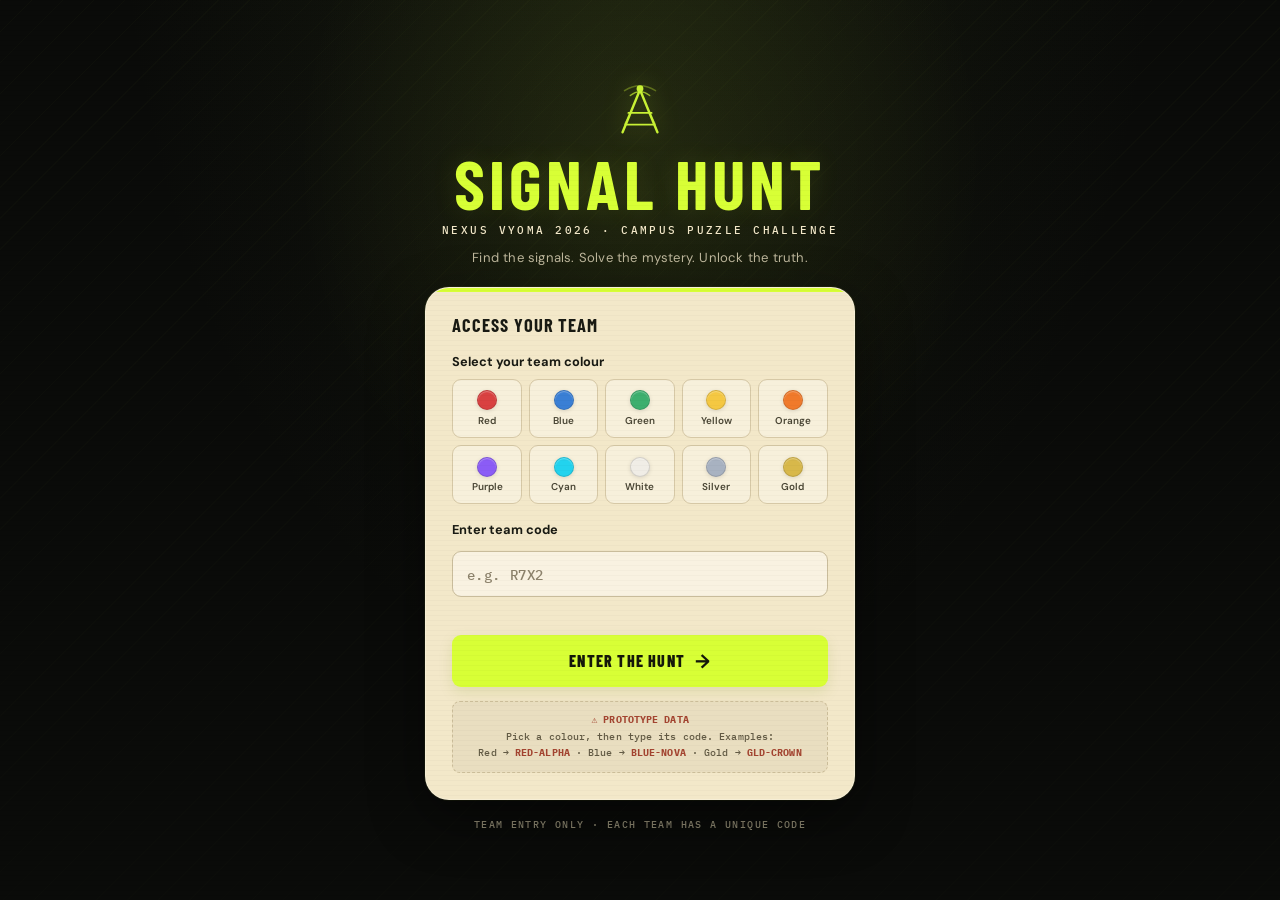
==== frontend/index.html @ 7ec385f0 "Redesign Signal Hunt frontend UI" ====
<!DOCTYPE html>
<html lang="en">
<head>
  <meta charset="UTF-8" />
  <meta name="viewport" content="width=device-width, initial-scale=1.0" />

  <!-- SEO -->
  <title>Signal Hunt — Nexus Vyoma 2026</title>
  <meta name="description"
        content="Signal Hunt is the campus puzzle challenge for Nexus Vyoma 2026. Find the signals. Solve the mystery. Unlock the truth." />
  <meta name="theme-color" content="#111210" />

  <!-- Stylesheets -->
  <link rel="stylesheet" href="styles/main.css" />
  <link rel="stylesheet" href="styles/components.css" />
</head>
<body>

  <!-- CRT scanline overlay (cosmetic only) -->
  <div id="scanline" aria-hidden="true"></div>


  <!-- ================================================================
       LOGIN SCREEN
       ================================================================ -->
  <div id="login-screen">

    <!-- Hero branding -->
    <div class="login-hero">
      <!-- SVG antenna tower icon -->
      <svg class="login-logo-icon" viewBox="0 0 64 64" fill="none" xmlns="http://www.w3.org/2000/svg" aria-hidden="true">
        <!-- Tower legs -->
        <line x1="32" y1="10" x2="14" y2="54" stroke="#c8f135" stroke-width="2.5" stroke-linecap="round"/>
        <line x1="32" y1="10" x2="50" y2="54" stroke="#c8f135" stroke-width="2.5" stroke-linecap="round"/>
        <!-- Cross braces -->
        <line x1="20" y1="34" x2="44" y2="34" stroke="#c8f135" stroke-width="1.8" stroke-linecap="round"/>
        <line x1="17" y1="46" x2="47" y2="46" stroke="#c8f135" stroke-width="1.8" stroke-linecap="round"/>
        <line x1="22" y1="34" x2="16" y2="46" stroke="#c8f135" stroke-width="1.2" opacity="0.5"/>
        <line x1="42" y1="34" x2="48" y2="46" stroke="#c8f135" stroke-width="1.2" opacity="0.5"/>
        <!-- Tip glow circle -->
        <circle cx="32" cy="9" r="3.5" fill="#c8f135"/>
        <!-- Signal arcs -->
        <path d="M22 16 Q32 8 42 16" stroke="#c8f135" stroke-width="1.5" fill="none" stroke-linecap="round" opacity="0.7"/>
        <path d="M16 11 Q32 1  48 11" stroke="#c8f135" stroke-width="1.5" fill="none" stroke-linecap="round" opacity="0.35"/>
      </svg>

      <h1>SIGNAL HUNT</h1>
      <p class="event-sub">Nexus Vyoma 2026 · Campus Puzzle Challenge</p>
      <p class="tagline">Find the signals. Solve the mystery. Unlock the truth.</p>
    </div><!-- /.login-hero -->


    <!-- Login card -->
    <div class="login-card" role="main">
      <p class="login-card-title">Access Your Team</p>

      <form id="login-form" novalidate autocomplete="off">

        <!-- Step 1: colour selection -->
        <div class="colour-select-wrap">
          <label class="colour-select-label">Select your team colour</label>
          <div
            id="colour-grid"
            class="colour-grid"
            role="radiogroup"
            aria-label="Team colour selection"
          >
            <!-- Chips injected by app.js -->
          </div>
        </div>

        <!-- Step 2: team code -->
        <div class="field-group">
          <label class="field-label" for="team-code-input">Enter team code</label>
          <input
            id="team-code-input"
            class="field-input"
            type="text"
            placeholder="e.g. R7X2"
            maxlength="24"
            spellcheck="false"
            autocorrect="off"
            autocapitalize="characters"
          />
        </div>

        <!-- Error message -->
        <p id="login-error" role="alert" aria-live="polite"></p>

        <!-- Submit -->
        <button id="login-submit" type="submit" class="btn-cta">
          <span>Enter the Hunt</span>
          <span class="arrow">→</span>
        </button>

        <!-- Prototype data notice -->
        <div class="mock-notice" role="note">
          <strong>⚠ PROTOTYPE DATA</strong><br />
          Pick a colour, then type its code. Examples:<br />
          Red → <strong>RED-ALPHA</strong> · Blue → <strong>BLUE-NOVA</strong> · Gold → <strong>GLD-CROWN</strong>
        </div>

      </form>
    </div><!-- /.login-card -->

    <p class="entry-note">Team entry only · Each team has a unique code</p>

  </div><!-- /#login-screen -->


  <!-- ================================================================
       APP SHELL (shown after login)
       ================================================================ -->
  <div id="app-shell" class="hidden">

    <!-- ── Top Bar ── -->
    <header class="topbar" role="banner">

      <!-- Brand -->
      <div class="topbar-brand">
        <!-- Antenna icon (small) -->
        <svg class="topbar-antenna" viewBox="0 0 64 64" fill="none" xmlns="http://www.w3.org/2000/svg" aria-hidden="true">
          <line x1="32" y1="10" x2="14" y2="54" stroke="#c8f135" stroke-width="3" stroke-linecap="round"/>
          <line x1="32" y1="10" x2="50" y2="54" stroke="#c8f135" stroke-width="3" stroke-linecap="round"/>
          <line x1="20" y1="34" x2="44" y2="34" stroke="#c8f135" stroke-width="2" stroke-linecap="round"/>
          <line x1="17" y1="46" x2="47" y2="46" stroke="#c8f135" stroke-width="2" stroke-linecap="round"/>
          <circle cx="32" cy="9" r="4" fill="#c8f135"/>
          <path d="M22 16 Q32 8 42 16" stroke="#c8f135" stroke-width="1.8" fill="none" stroke-linecap="round" opacity="0.6"/>
        </svg>
        <div class="topbar-logo-text">
          <span class="logo-main">SIGNAL HUNT</span>
          <span class="logo-sub">Nexus Vyoma 2026</span>
        </div>
      </div>

      <!-- Desktop navigation — populated by nav.js -->
      <nav class="desktop-nav" aria-label="Main navigation">
        <ul id="nav-links">
          <!-- Injected by nav.js -->
        </ul>
      </nav>

      <div class="topbar-spacer"></div>

      <!-- Right cluster -->
      <div class="topbar-right">
        <!-- Team colour dot -->
        <div id="topbar-team-colour" aria-hidden="true"></div>
        <!-- Profile modal trigger -->
        <button id="profile-btn" class="btn-profile" aria-label="View team profile">👤</button>
        <!-- Logout -->
        <button id="logout-btn" class="btn-logout" aria-label="Log out">Logout</button>
      </div>

    </header><!-- /.topbar -->


    <!-- ── Main content ── -->
    <main class="page-content" id="main-content" role="main">


      <!-- ═══════════════════════════════════════════════════
           HOME / WAITING ROOM
           ═══════════════════════════════════════════════════ -->
      <section
        id="section-home"
        class="section"
        aria-label="Home — Waiting Room"
        aria-hidden="true"
      >
        <div class="waiting-room">

          <!-- Welcome banner (parchment) -->
          <div class="welcome-banner">
            <!-- Greeting populated by app.js -->
            <div
              class="team-greeting"
              id="welcome-greeting"
              data-profile="welcome-greeting"
            >Welcome, Team.</div>
            <div class="team-code-line">
              <!-- Team colour dot -->
              <span
                class="team-colour-dot"
                id="welcome-colour-dot"
                data-profile="colour-dot"
                aria-hidden="true"
              ></span>
              <!-- Team code -->
              <span
                id="welcome-team-code"
                data-profile="team-code"
                style="font-family:var(--font-mono); font-size:0.8rem;"
              >Team Code: —</span>
            </div>
          </div>

          <!-- Game status card -->
          <div class="game-status-card" aria-live="polite">
            <div class="gs-label">Game Status</div>

            <!-- Standby pill -->
            <div class="standby-pill">
              <div class="standby-pill-icon" aria-hidden="true">📡</div>
              <div class="standby-pill-text">
                <div class="pill-title">
                  <span
                    id="game-status-badge"
                    data-profile="game-status"
                    class="status-badge status-wait"
                  >Standby · Awaiting Host</span>
                </div>
                <div class="pill-sub">
                  The host has not started the game yet.<br />
                  Read the mission, knowledge, and rules to prepare.
                </div>
              </div>
            </div>

            <div class="terminal-dots" aria-hidden="true">
              <span></span><span></span><span></span>
            </div>
          </div>

          <!-- Quick-nav tiles -->
          <div class="home-quick-nav">
            <button class="quick-tile" onclick="Nav.switchTo('mission')" type="button">
              <div class="quick-tile-icon" aria-hidden="true">📋</div>
              <div class="quick-tile-text">
                <span class="tile-label">Mission</span>
                <span class="tile-sub">Event story &amp; flow</span>
              </div>
            </button>
            <button class="quick-tile" onclick="Nav.switchTo('knowledge')" type="button">
              <div class="quick-tile-icon" aria-hidden="true">📖</div>
              <div class="quick-tile-text">
                <span class="tile-label">Knowledge</span>
                <span class="tile-sub">Reference sheets</span>
              </div>
            </button>
            <button class="quick-tile" onclick="Nav.switchTo('rules')" type="button">
              <div class="quick-tile-icon" aria-hidden="true">✅</div>
              <div class="quick-tile-text">
                <span class="tile-label">Rules</span>
                <span class="tile-sub">Important guidelines</span>
              </div>
            </button>
            <button class="quick-tile" onclick="Nav.switchTo('mission')" type="button">
              <div class="quick-tile-icon" aria-hidden="true">🗺</div>
              <div class="quick-tile-text">
                <span class="tile-label">Campus Map</span>
                <span class="tile-sub">View campus map</span>
              </div>
            </button>
          </div>

        </div><!-- /.waiting-room -->
      </section><!-- /#section-home -->


      <!-- ═══════════════════════════════════════════════════
           MISSION SECTION
           ═══════════════════════════════════════════════════ -->
      <section
        id="section-mission"
        class="section"
        aria-label="Mission"
        aria-hidden="true"
      >
        <div class="section-header">
          <h2>Mission</h2>
          <span class="section-id">SH-02</span>
        </div>

        <div class="mission-layout">
          <!-- Left column -->
          <div class="mission-left">

            <!-- Story panel -->
            <div class="mission-story">
              <p class="story-eyebrow">Briefing</p>
              <h2>The Mission</h2>
              <p>
                Decode the signals, follow the clues, reach the checkpoints and complete all
                four challenges. Use your knowledge, teamwork, and observation to reach the
                final destination.
              </p>
            </div>

            <!-- Campus map placeholder -->
            <div
              class="map-placeholder"
              role="img"
              aria-label="Campus map — placeholder. Real layout will be added later."
            >
              <div class="map-icon" aria-hidden="true">🗺</div>
              <div class="map-title">2D Campus Map</div>
              <p class="map-sub">
                ⚠ Placeholder — real campus layout not yet digitised.<br />
                An accurate map will be added in a future update.
              </p>
              <div class="map-corner-tag">MAP v0.0 · NOT TO SCALE</div>
            </div>

          </div><!-- /.mission-left -->

          <!-- Right column -->
          <div class="mission-right">

            <!-- Station list -->
            <div class="stations-panel">
              <div class="stations-panel-header">The Four Stations</div>
              <div class="station-item">
                <div class="station-num">01</div>
                <div class="station-name">Station 1</div>
                <div class="station-arrow" aria-hidden="true">›</div>
              </div>
              <div class="station-item">
                <div class="station-num">02</div>
                <div class="station-name">Station 2</div>
                <div class="station-arrow" aria-hidden="true">›</div>
              </div>
              <div class="station-item">
                <div class="station-num">03</div>
                <div class="station-name">Station 3</div>
                <div class="station-arrow" aria-hidden="true">›</div>
              </div>
              <div class="station-item">
                <div class="station-num">04</div>
                <div class="station-name">Final Challenge</div>
                <div class="station-arrow" aria-hidden="true">›</div>
              </div>
            </div>

          </div><!-- /.mission-right -->
        </div><!-- /.mission-layout -->
      </section><!-- /#section-mission -->


      <!-- ═══════════════════════════════════════════════════
           KNOWLEDGE SECTION
           ═══════════════════════════════════════════════════ -->
      <section
        id="section-knowledge"
        class="section"
        aria-label="Knowledge Base"
        aria-hidden="true"
      >
        <div class="section-header">
          <h2>Knowledge</h2>
          <span class="section-id">SH-03</span>
        </div>

        <div class="knowledge-layout">

          <!-- Sidebar (desktop only — hidden on mobile via CSS) -->
          <nav class="knowledge-sidebar" aria-label="Knowledge topics">
            <button class="knowledge-nav-item active" data-pane="morse"     type="button">
              <div class="kn-icon" aria-hidden="true">∿∿</div>
              Morse Code
            </button>
            <button class="knowledge-nav-item" data-pane="binary"    type="button">
              <div class="kn-icon" aria-hidden="true">01</div>
              Binary ASCII
            </button>
            <button class="knowledge-nav-item" data-pane="fsk"       type="button">
              <div class="kn-icon" aria-hidden="true">∿▲</div>
              FSK Signals
            </button>
            <button class="knowledge-nav-item" data-pane="tips"      type="button">
              <div class="kn-icon" aria-hidden="true">💡</div>
              Extra Tips
            </button>
          </nav>

          <!-- Content panes -->
          <div class="knowledge-content">

            <!-- Morse Code -->
            <div class="knowledge-pane active" id="pane-morse">
              <div class="pane-title">Morse Code</div>
              <div class="pane-sub">Dots, dashes and letter decoding</div>
              <div class="pane-body">
                <p>
                  Morse code represents letters and numbers using short signals (dots <strong>·</strong>)
                  and long signals (dashes <strong>—</strong>).
                  Each letter is separated by a small gap; words by a larger gap.
                </p>
                <br />
                <p><strong>Key letters:</strong></p>
                <p style="font-family:var(--font-mono); font-size:0.8rem; line-height:2; color:var(--text-on-dark);">
                  A · —&nbsp;&nbsp; B — · · ·&nbsp;&nbsp; C — · — ·&nbsp;&nbsp; D — · ·<br />
                  E ·&nbsp;&nbsp;&nbsp;&nbsp;&nbsp; F · · — ·&nbsp;&nbsp; G — — ·&nbsp;&nbsp;&nbsp; H · · · ·<br />
                  I · ·&nbsp;&nbsp;&nbsp;&nbsp; J · — — —&nbsp; K — · —&nbsp;&nbsp;&nbsp; L · — · ·<br />
                  M — —&nbsp;&nbsp;&nbsp; N — ·&nbsp;&nbsp;&nbsp;&nbsp;&nbsp; O — — —&nbsp;&nbsp; P · — — ·<br />
                  S · · ·&nbsp;&nbsp; T —&nbsp;&nbsp;&nbsp;&nbsp;&nbsp;&nbsp;&nbsp; U · · —&nbsp;&nbsp;&nbsp; V · · · —
                </p>
              </div>
            </div>

            <!-- Binary ASCII -->
            <div class="knowledge-pane" id="pane-binary">
              <div class="pane-title">Binary ASCII</div>
              <div class="pane-sub">8-bit sequences and text conversion</div>
              <div class="pane-body">
                <p>
                  ASCII maps characters to numbers. Binary represents those numbers in base-2.
                  Each character = 8 bits (one byte).
                </p>
                <br />
                <p><strong>Examples:</strong></p>
                <p style="font-family:var(--font-mono); font-size:0.8rem; line-height:2; color:var(--text-on-dark);">
                  A = 65 = 01000001<br />
                  B = 66 = 01000010<br />
                  Z = 90 = 01011010<br />
                  0 = 48 = 00110000<br />
                  Space = 32 = 00100000
                </p>
                <br />
                <p>To decode: convert each 8-bit group to decimal, then look up the ASCII table.</p>
              </div>
            </div>

            <!-- FSK Signals -->
            <div class="knowledge-pane" id="pane-fsk">
              <div class="pane-title">FSK Signals</div>
              <div class="pane-sub">Frequency changes and waveform reference</div>
              <div class="pane-body">
                <p>
                  FSK (Frequency-Shift Keying) encodes data by switching between two frequencies.
                  A higher frequency represents a 1 (mark) and a lower frequency represents a 0 (space).
                </p>
                <br />
                <p><strong>Remember:</strong></p>
                <p style="font-family:var(--font-mono); font-size:0.82rem; line-height:2; color:var(--text-on-dark);">
                  High tone → 1 (mark)<br />
                  Low tone  → 0 (space)<br />
                  Decode the sequence → convert binary → ASCII
                </p>
                <br />
                <p>Listen carefully to the frequency shifts at each station.</p>
              </div>
            </div>

            <!-- Extra Tips -->
            <div class="knowledge-pane" id="pane-tips">
              <div class="pane-title">Extra Tips</div>
              <div class="pane-sub">Useful information and examples</div>
              <div class="pane-body">
                <p><strong>General advice for the hunt:</strong></p>
                <br />
                <p>• Split roles in your team: one person records, one decodes, one navigates.</p>
                <br />
                <p>• Always double-check your decoded answer before submitting — mistakes cost time.</p>
                <br />
                <p>• If you are stuck at a station, move on and return later.</p>
                <br />
                <p>• Stay calm. Speed matters, but accuracy matters more.</p>
                <br />
                <p>• Keep this Knowledge section open on one device throughout the game.</p>
              </div>
            </div>

          </div><!-- /.knowledge-content -->
        </div><!-- /.knowledge-layout -->
      </section><!-- /#section-knowledge -->


      <!-- ═══════════════════════════════════════════════════
           RULES SECTION
           ═══════════════════════════════════════════════════ -->
      <section
        id="section-rules"
        class="section"
        aria-label="Rules"
        aria-hidden="true"
      >
        <div class="section-header">
          <h2>Rules &amp; Guidelines</h2>
          <span class="section-id">SH-04</span>
        </div>

        <ol class="rules-list" aria-label="Game rules">

          <li>
            <div class="rule-icon" aria-hidden="true">📋</div>
            <div class="rule-content">
              <strong>Game Rules</strong>
              <p>Follow the event instructions at all times. All signal stations are within the campus boundary. Teams must not leave the campus during the game.</p>
            </div>
          </li>

          <li>
            <div class="rule-icon" aria-hidden="true">⚠️</div>
            <div class="rule-content">
              <strong>Zero-Warning Policy</strong>
              <p>Violations of the rules may result in direct elimination without a prior warning. Decisions by organisers are final and binding.</p>
            </div>
          </li>

          <li>
            <div class="rule-icon" aria-hidden="true">🏫</div>
            <div class="rule-content">
              <strong>Safety Guidelines</strong>
              <p>Stay within designated campus zones. Do not tamper with, remove, or damage any station markers or equipment. Replacements will not be provided mid-game.</p>
            </div>
          </li>

          <li>
            <div class="rule-icon" aria-hidden="true">🤝</div>
            <div class="rule-content">
              <strong>Fair Play</strong>
              <p>Do not share codes with other teams. Using another team's code is cheating and leads to disqualification. All teams start simultaneously — no head-starts.</p>
            </div>
          </li>

          <li>
            <div class="rule-icon" aria-hidden="true">📝</div>
            <div class="rule-content">
              <strong>General Instructions</strong>
              <p>One device per team for this platform. Personal phones are permitted for navigation only. If an organiser signals a pause, all teams must halt immediately.</p>
            </div>
          </li>

        </ol>

        <div class="rules-footer">
          <strong>NOTE:</strong> These rules are a draft for prototype review.
          Final rules will be confirmed by the Nexus Vyoma 2026 organising committee.
        </div>

      </section><!-- /#section-rules -->

    </main><!-- /#main-content -->


    <!-- ── Mobile bottom navigation — built by nav.js ── -->
    <nav class="bottom-nav" aria-label="Mobile navigation">
      <ul id="nav-links-mobile">
        <!-- Populated by nav.js -->
      </ul>
    </nav>

  </div><!-- /#app-shell -->


  <!-- ================================================================
       TEAM PROFILE MODAL
       Shown when the profile icon is clicked.
       app.js wires the open/close buttons.
       ================================================================ -->
  <div id="profile-modal-overlay" class="modal-overlay hidden" role="dialog" aria-modal="true" aria-label="Team profile">
    <div class="profile-modal">

      <div class="profile-modal-header">
        <h3>Team Profile</h3>
        <button id="profile-modal-close" class="btn-modal-close" aria-label="Close profile">✕</button>
      </div>

      <div class="profile-modal-body">

        <!-- Colour swatch row -->
        <div class="profile-colour-row">
          <!-- Swatch square -->
          <div
            id="profile-colour-swatch"
            class="profile-colour-swatch"
            data-profile="colour-dot"
            role="img"
            aria-label="Team colour"
          ></div>
          <div class="profile-colour-info">
            <div
              class="colour-name"
              id="profile-colour-label"
              data-profile="colour-label"
            >—</div>
            <div class="colour-sub">Team Colour</div>
          </div>
        </div>

        <!-- Info list -->
        <div class="profile-info-list">

          <div class="profile-info-row">
            <span class="pi-label">Team Colour</span>
            <span
              class="pi-value"
              id="profile-colour-label-2"
              data-profile="colour-label"
            >—</span>
          </div>

          <div class="profile-info-row">
            <span class="pi-label">Team Code</span>
            <span
              class="pi-value"
              id="profile-team-code"
              data-profile="team-code"
            >—</span>
          </div>

          <div class="profile-info-row">
            <span class="pi-label">Current Status</span>
            <span
              id="profile-status"
              data-profile="game-status"
              class="status-badge status-wait"
            >Standby · Awaiting Host</span>
          </div>

        </div>
      </div><!-- /.profile-modal-body -->

      <div class="profile-modal-footer">
        <button id="profile-modal-cta" class="btn-modal-cta" type="button">Close</button>
      </div>

    </div><!-- /.profile-modal -->
  </div><!-- /#profile-modal-overlay -->


  <!-- Scripts: data → auth → nav → app (order matters) -->
  <script src="js/data.js"></script>
  <script src="js/auth.js"></script>
  <script src="js/nav.js"></script>
  <script src="js/app.js"></script>

</body>
</html>
---- frontend/styles/main.css ----
/* =============================================================
   Signal Hunt — Main Design System
   Theme: campus mystery / detective dossier
   ============================================================= */

@import url('https://fonts.googleapis.com/css2?family=Barlow+Condensed:wght@500;600;700;800&family=DM+Sans:wght@400;500;600;700&family=IBM+Plex+Mono:wght@400;500;600&display=swap');

:root {
  --bg: #0a0b09;
  --bg-alt: #10120e;
  --bg-surface: #151812;
  --bg-surface-raised: #1b1f16;
  --panel: #f3e8c9;
  --panel-light: #fbf2d8;
  --panel-deep: #e8d9b3;
  --text-on-light: #191a13;
  --text-dim-light: #55503e;
  --text-on-dark: #f3e8c9;
  --text-dim-dark: #c0b99e;
  --text-faint: #918b74;
  --lime: #d8ff36;
  --lime-dim: #bde52b;
  --lime-soft: rgba(216, 255, 54, .12);
  --lime-line: rgba(216, 255, 54, .36);
  --red: #d94141;
  --red-soft: rgba(217, 65, 65, .12);
  --border-dark: #34382a;
  --border-light: #d0c19b;
  --font-display: 'Barlow Condensed', Impact, 'Arial Narrow', sans-serif;
  --font-body: 'DM Sans', Arial, sans-serif;
  --font-mono: 'IBM Plex Mono', Consolas, monospace;
  --radius-xs: 5px;
  --radius-sm: 8px;
  --radius-md: 13px;
  --radius-lg: 18px;
  --radius-xl: 24px;
  --shadow-card: 0 12px 28px rgba(0, 0, 0, .23);
  --shadow-float: 0 18px 55px rgba(0, 0, 0, .45);
  --transition: 180ms ease;
}

*, *::before, *::after { box-sizing: border-box; margin: 0; padding: 0; }
html { min-height: 100%; font-size: 16px; scroll-behavior: smooth; }
body {
  min-height: 100dvh;
  overflow-x: hidden;
  color: var(--text-on-dark);
  background-color: var(--bg);
  background-image:
    radial-gradient(ellipse at 50% -20%, rgba(78, 96, 39, .22), transparent 58%),
    repeating-linear-gradient(135deg, rgba(216,255,54,.018) 0, rgba(216,255,54,.018) 1px, transparent 1px, transparent 22px);
  font-family: var(--font-body);
  font-size: 15px;
  line-height: 1.55;
  -webkit-font-smoothing: antialiased;
  text-rendering: optimizeLegibility;
}

button, input, select, textarea { font: inherit; }
button { -webkit-tap-highlight-color: transparent; }
button:focus-visible, input:focus-visible, a:focus-visible {
  outline: 2px solid var(--lime);
  outline-offset: 3px;
}
button:disabled { cursor: not-allowed; opacity: .55; }
img, svg { max-width: 100%; }

::selection { color: var(--bg); background: var(--lime); }
::-webkit-scrollbar { width: 8px; height: 8px; }
::-webkit-scrollbar-track { background: var(--bg); }
::-webkit-scrollbar-thumb { background: #424735; border: 2px solid var(--bg); border-radius: 99px; }

h1, h2, h3, h4 {
  font-family: var(--font-display);
  line-height: 1.05;
  font-weight: 700;
  text-wrap: balance;
}
h1 { letter-spacing: .035em; }
h2 { letter-spacing: .045em; }
h3 { letter-spacing: .035em; }
p { line-height: 1.65; }
code, .mono { font-family: var(--font-mono); }

.hidden { display: none !important; }
.section { display: none; animation: sectionIn .24s ease both; }
.section--active { display: block; }
@keyframes sectionIn {
  from { opacity: 0; transform: translateY(5px); }
  to { opacity: 1; transform: translateY(0); }
}
@keyframes softPulse {
  0%, 100% { opacity: .78; transform: scale(1); }
  50% { opacity: 1; transform: scale(1.035); }
}
@keyframes dotPulse {
  0%, 100% { opacity: .3; }
  50% { opacity: 1; }
}
@keyframes shake {
  0%, 100% { transform: translateX(0); }
  20%, 60% { transform: translateX(-5px); }
  40%, 80% { transform: translateX(5px); }
}
.shake { animation: shake .38s ease; }

/* Gentle terminal texture. Purely decorative and never blocks interaction. */
#scanline {
  pointer-events: none;
  position: fixed;
  inset: 0;
  z-index: 9000;
  opacity: .24;
  background: repeating-linear-gradient(0deg, transparent 0, transparent 4px, rgba(0,0,0,.08) 4px, rgba(0,0,0,.08) 5px);
}

.parchment {
  background: var(--panel);
  color: var(--text-on-light);
  border-radius: var(--radius-lg);
  box-shadow: var(--shadow-card);
}
.parchment-warm { background: var(--panel-deep); }
.dark-panel {
  color: var(--text-on-dark);
  background: var(--bg-surface);
  border: 1px solid var(--border-dark);
  border-radius: var(--radius-lg);
}

.status-badge {
  display: inline-flex;
  align-items: center;
  gap: .45rem;
  padding: .42rem .7rem;
  border-radius: 6px;
  font-family: var(--font-mono);
  font-size: .68rem;
  font-weight: 600;
  letter-spacing: .055em;
  line-height: 1.3;
  text-transform: uppercase;
}
.status-wait {
  color: var(--lime);
  background: rgba(216,255,54,.075);
  border: 1px solid var(--lime-line);
}
.status-live {
  color: #ff9292;
  background: var(--red-soft);
  border: 1px solid rgba(217,65,65,.46);
}

.label-micro {
  color: var(--text-faint);
  font: 500 .64rem/1.4 var(--font-mono);
  letter-spacing: .16em;
  text-transform: uppercase;
}
.label-micro-light { color: var(--text-dim-light); }
.divider { height: 1px; margin: 1rem 0; background: linear-gradient(90deg, var(--border-light), transparent); }
.divider-dark { background: linear-gradient(90deg, var(--border-dark), transparent); }
.container { width: 100%; max-width: 1120px; margin-inline: auto; padding-inline: 1rem; }
.flex { display: flex; }
.items-center { align-items: center; }
.gap-sm { gap: .5rem; }
.gap-md { gap: 1rem; }

@media (prefers-reduced-motion: reduce) {
  *, *::before, *::after { scroll-behavior: auto !important; animation-duration: .01ms !important; animation-iteration-count: 1 !important; transition-duration: .01ms !important; }
}
---- frontend/styles/components.css ----
/* =============================================================
   Signal Hunt — Component Styles
   Designed for existing index.html / app.js / auth.js / nav.js
   ============================================================= */

/* ============================== LOGIN ============================== */
#login-screen {
  position: relative;
  isolation: isolate;
  display: flex;
  flex-direction: column;
  align-items: center;
  justify-content: center;
  gap: 1.15rem;
  min-height: 100dvh;
  padding: 2.4rem 1rem 1.5rem;
}
#login-screen::before {
  content: '';
  position: absolute;
  inset: 0;
  z-index: -1;
  pointer-events: none;
  background:
    radial-gradient(ellipse at 50% 18%, rgba(216,255,54,.085), transparent 38%),
    linear-gradient(180deg, rgba(10,11,9,.08), rgba(10,11,9,.7));
}
.login-hero { position: relative; width: 100%; max-width: 500px; text-align: center; }
.login-logo-icon {
  display: block;
  width: 62px;
  height: 62px;
  margin: 0 auto .55rem;
  filter: drop-shadow(0 0 12px rgba(216,255,54,.3));
}
.login-hero h1 {
  color: var(--lime);
  font-size: clamp(2.7rem, 9vw, 4.35rem);
  letter-spacing: .055em;
  line-height: .92;
  text-shadow: 0 0 28px rgba(216,255,54,.12);
}
.login-hero .event-sub {
  margin-top: .55rem;
  color: var(--text-on-dark);
  font: 500 .66rem/1.5 var(--font-mono);
  letter-spacing: .23em;
  text-transform: uppercase;
}
.login-hero .tagline {
  margin-top: .48rem;
  color: var(--text-dim-dark);
  font-size: .82rem;
  letter-spacing: .015em;
}
.login-card {
  position: relative;
  width: 100%;
  max-width: 430px;
  overflow: hidden;
  padding: 1.5rem;
  color: var(--text-on-light);
  background: var(--panel);
  border: 1px solid rgba(255,255,255,.23);
  border-radius: var(--radius-xl);
  box-shadow: var(--shadow-float), 0 0 0 1px rgba(216,255,54,.06);
}
.login-card::before {
  content: '';
  position: absolute;
  inset: 0 0 auto;
  height: 4px;
  background: var(--lime);
}
.login-card-title {
  margin-bottom: 1rem;
  color: var(--text-on-light);
  font: 700 1.15rem/1.2 var(--font-display);
  letter-spacing: .05em;
  text-transform: uppercase;
}
.colour-select-wrap { margin-bottom: 1rem; }
.colour-select-label, .field-label {
  display: block;
  margin-bottom: .45rem;
  color: var(--text-on-light);
  font-size: .8rem;
  font-weight: 700;
}
#colour-grid {
  display: grid;
  grid-template-columns: repeat(5, minmax(0, 1fr));
  gap: .45rem;
  margin: 0;
}
.colour-chip {
  display: flex;
  flex-direction: column;
  align-items: center;
  justify-content: center;
  gap: .35rem;
  min-width: 0;
  min-height: 59px;
  padding: .48rem .15rem;
  color: #494534;
  background: rgba(255,255,255,.33);
  border: 1px solid #d6c8a6;
  border-radius: 9px;
  cursor: pointer;
  font: 600 .62rem/1.1 var(--font-body);
  transition: border-color var(--transition), background var(--transition), transform var(--transition), box-shadow var(--transition);
}
.colour-chip:hover { transform: translateY(-2px); border-color: var(--chip-colour); background: rgba(255,255,255,.62); }
.colour-chip--selected {
  color: var(--text-on-light);
  background: rgba(255,255,255,.75);
  border-color: var(--chip-colour);
  box-shadow: 0 0 0 2px color-mix(in srgb, var(--chip-colour) 25%, transparent), 0 5px 12px rgba(0,0,0,.08);
}
.chip-dot {
  display: block;
  width: 20px;
  height: 20px;
  flex: 0 0 auto;
  border-radius: 50%;
  background: var(--chip-colour, #888);
  border: 1px solid rgba(0,0,0,.12);
  box-shadow: inset 0 1px 1px rgba(255,255,255,.3), 0 1px 4px rgba(0,0,0,.12);
}
.colour-chip--selected .chip-dot { box-shadow: 0 0 0 2px var(--panel), 0 0 0 4px var(--chip-colour); }
.chip-label { line-height: 1.1; }
.field-group { display: flex; flex-direction: column; gap: .25rem; margin-bottom: .85rem; }
.field-input {
  width: 100%;
  min-height: 46px;
  padding: .72rem .85rem;
  color: var(--text-on-light);
  background: rgba(255,255,255,.43);
  border: 1px solid #c9bc9b;
  border-radius: 9px;
  outline: none;
  font: 500 .9rem var(--font-mono);
  letter-spacing: .035em;
  transition: border-color var(--transition), box-shadow var(--transition), background var(--transition);
}
.field-input::placeholder { color: #8c826b; }
.field-input:focus { background: #fff8e5; border-color: #879f26; box-shadow: 0 0 0 3px rgba(216,255,54,.22); }
#login-error {
  min-height: 1.1rem;
  margin: -.1rem 0 .5rem;
  color: #b72f2f;
  font: 500 .72rem/1.45 var(--font-mono);
}
.btn-cta {
  display: flex;
  align-items: center;
  justify-content: center;
  gap: .6rem;
  width: 100%;
  min-height: 48px;
  padding: .85rem 1rem;
  color: #15180a;
  background: var(--lime);
  border: 0;
  border-radius: 9px;
  cursor: pointer;
  box-shadow: 0 5px 14px rgba(115,145,16,.15);
  font: 800 1rem/1 var(--font-display);
  letter-spacing: .075em;
  text-transform: uppercase;
  transition: transform var(--transition), box-shadow var(--transition), background var(--transition);
}
.btn-cta:hover { transform: translateY(-2px); background: #e1ff58; box-shadow: 0 8px 20px rgba(115,145,16,.24); }
.btn-cta:active { transform: translateY(0); }
.btn-cta .arrow { font: 700 1.2rem var(--font-body); }
.mock-notice {
  margin-top: .85rem;
  padding: .65rem .75rem;
  color: #625a44;
  background: rgba(76,65,37,.055);
  border: 1px dashed #cbbd99;
  border-radius: 8px;
  text-align: center;
  font: 500 .62rem/1.65 var(--font-mono);
  letter-spacing: .01em;
}
.mock-notice strong { color: #a34430; }
.entry-note {
  color: var(--text-faint);
  font: 500 .62rem/1.5 var(--font-mono);
  letter-spacing: .14em;
  text-align: center;
  text-transform: uppercase;
}

/* ============================== APP SHELL / HEADER ============================== */
#app-shell { display: flex; flex-direction: column; min-height: 100dvh; }
.topbar {
  position: sticky;
  top: 0;
  z-index: 200;
  display: flex;
  align-items: center;
  gap: .8rem;
  width: 100%;
  min-height: 66px;
  padding: .65rem clamp(.8rem, 3vw, 1.6rem);
  background: rgba(10,11,9,.94);
  border-bottom: 1px solid var(--border-dark);
  backdrop-filter: blur(16px);
}
.topbar-brand { display: flex; align-items: center; gap: .55rem; min-width: 0; flex-shrink: 0; }
.topbar-antenna { display: block; width: 32px; height: 32px; filter: drop-shadow(0 0 6px rgba(216,255,54,.28)); }
.topbar-logo-text { display: flex; flex-direction: column; min-width: 0; line-height: 1.05; }
.topbar-logo-text .logo-main { color: var(--lime); font: 800 1.18rem/1 var(--font-display); letter-spacing: .075em; white-space: nowrap; }
.topbar-logo-text .logo-sub { margin-top: .28rem; color: var(--text-faint); font: 500 .54rem/1.2 var(--font-mono); letter-spacing: .11em; text-transform: uppercase; }
.desktop-nav { display: none; }
.desktop-nav ul { display: flex; align-items: center; gap: .25rem; list-style: none; }
.topbar-spacer { flex: 1 1 auto; min-width: .2rem; }
.topbar-right { display: flex; align-items: center; gap: .5rem; flex-shrink: 0; }
#topbar-team-colour { width: 11px; height: 11px; flex: 0 0 auto; border: 1px solid rgba(255,255,255,.2); border-radius: 50%; }
.btn-profile {
  display: inline-flex;
  align-items: center;
  justify-content: center;
  width: 36px;
  height: 36px;
  color: var(--lime);
  background: #171a12;
  border: 1px solid #414832;
  border-radius: 50%;
  cursor: pointer;
  font-size: .95rem;
  transition: border-color var(--transition), background var(--transition), transform var(--transition);
}
.btn-profile:hover { transform: translateY(-1px); background: #252b19; border-color: var(--lime); }
.btn-logout {
  padding: .48rem .65rem;
  color: var(--text-dim-dark);
  background: transparent;
  border: 1px solid var(--border-dark);
  border-radius: 7px;
  cursor: pointer;
  font: 500 .62rem/1 var(--font-mono);
  letter-spacing: .06em;
  text-transform: uppercase;
  transition: color var(--transition), border-color var(--transition), background var(--transition);
}
.btn-logout:hover { color: #ff9696; border-color: var(--red); background: var(--red-soft); }

.nav-btn {
  position: relative;
  display: flex;
  flex-direction: column;
  align-items: center;
  justify-content: center;
  gap: .26rem;
  min-width: 54px;
  padding: .5rem .55rem;
  color: #a39d85;
  background: transparent;
  border: 1px solid transparent;
  border-radius: 9px;
  cursor: pointer;
  font: 600 .64rem/1.1 var(--font-body);
  white-space: nowrap;
  transition: color var(--transition), background var(--transition), border-color var(--transition);
}
.nav-btn:hover:not(.nav-btn--active) { color: var(--text-on-dark); background: rgba(255,255,255,.035); }
.nav-btn--active { color: var(--lime); background: rgba(216,255,54,.065); border-color: rgba(216,255,54,.15); }
.nav-btn--active::after { content: ''; position: absolute; right: 20%; bottom: -1px; left: 20%; height: 2px; border-radius: 4px 4px 0 0; background: var(--lime); }
.nav-icon { font-size: 1.1rem; line-height: 1; }
.nav-label { line-height: 1; }
.bottom-nav {
  position: fixed;
  right: 0;
  bottom: 0;
  left: 0;
  z-index: 300;
  padding: .25rem .35rem max(.25rem, env(safe-area-inset-bottom));
  background: rgba(10,11,9,.96);
  border-top: 1px solid #34382a;
  backdrop-filter: blur(18px);
}
.bottom-nav ul { display: flex; align-items: stretch; justify-content: space-around; gap: .1rem; list-style: none; max-width: 560px; margin-inline: auto; }
.bottom-nav li { flex: 1 1 0; min-width: 0; }
.bottom-nav .nav-btn { width: 100%; min-width: 0; min-height: 51px; padding: .38rem .15rem; }
.bottom-nav .nav-btn--active::after { top: -.25rem; right: 27%; bottom: auto; left: 27%; }
.page-content { width: 100%; max-width: 1120px; flex: 1 0 auto; margin-inline: auto; padding: 1.3rem 1rem 6.4rem; }

/* ============================== SECTION HEADERS ============================== */
.section-header {
  display: flex;
  align-items: center;
  justify-content: space-between;
  gap: 1rem;
  margin-bottom: 1rem;
  padding-bottom: .75rem;
  border-bottom: 1px solid #35392b;
}
.section-header h2 { color: var(--text-on-dark); font-size: 1.65rem; letter-spacing: .055em; text-transform: uppercase; }
.section-id { color: var(--text-faint); font: 500 .62rem/1.4 var(--font-mono); letter-spacing: .14em; }

/* ============================== HOME / WAITING ROOM ============================== */
.waiting-room { display: grid; grid-template-columns: minmax(0, 1fr); gap: .9rem; }
.welcome-banner {
  position: relative;
  isolation: isolate;
  overflow: hidden;
  padding: 1.25rem 1.2rem;
  color: var(--text-on-light);
  background: var(--panel);
  border: 1px solid rgba(255,255,255,.22);
  border-radius: var(--radius-lg);
  box-shadow: var(--shadow-card);
}
.welcome-banner::before {
  content: '';
  position: absolute;
  z-index: -1;
  top: -65px;
  right: -35px;
  width: 190px;
  height: 190px;
  border: 1px solid rgba(31,34,20,.08);
  border-radius: 50%;
  box-shadow: 0 0 0 18px rgba(31,34,20,.025), 0 0 0 38px rgba(31,34,20,.02);
}
.welcome-banner::after {
  content: 'NEXUS VYOMA 2026';
  position: absolute;
  right: 12px;
  bottom: 7px;
  color: rgba(25,26,19,.055);
  font: 800 1.25rem/1 var(--font-display);
  letter-spacing: .1em;
  pointer-events: none;
}
.welcome-banner .team-greeting {
  max-width: 15ch;
  margin-bottom: .65rem;
  color: var(--text-on-light);
  font: 800 clamp(1.55rem, 5vw, 2.25rem)/.98 var(--font-display);
  letter-spacing: .025em;
  text-transform: uppercase;
}
.welcome-banner .team-code-line { display: flex; align-items: center; flex-wrap: wrap; gap: .55rem; color: var(--text-dim-light); font-size: .78rem; }
.welcome-banner .team-colour-dot { display: inline-block; width: 12px; height: 12px; flex: 0 0 auto; border: 1px solid rgba(0,0,0,.12); border-radius: 50%; }
.game-status-card {
  padding: 1rem;
  color: var(--text-on-dark);
  background: linear-gradient(135deg, #161a12, #10120e);
  border: 1px solid #3b422b;
  border-radius: var(--radius-lg);
}
.game-status-card .gs-label { margin-bottom: .6rem; color: var(--text-faint); font: 500 .63rem/1.3 var(--font-mono); letter-spacing: .17em; text-transform: uppercase; }
.standby-pill {
  display: flex;
  align-items: center;
  gap: .75rem;
  padding: .8rem;
  background: rgba(216,255,54,.055);
  border: 1px solid rgba(216,255,54,.27);
  border-radius: 11px;
}
.standby-pill-icon {
  display: flex;
  align-items: center;
  justify-content: center;
  width: 42px;
  height: 42px;
  flex: 0 0 auto;
  color: var(--lime);
  background: rgba(216,255,54,.09);
  border: 1px solid rgba(216,255,54,.17);
  border-radius: 10px;
  font-size: 1.25rem;
  animation: softPulse 3s ease-in-out infinite;
}
.standby-pill-text { min-width: 0; flex: 1; }
.standby-pill-text .pill-title { margin-bottom: .35rem; }
.standby-pill-text .pill-sub { color: var(--text-dim-dark); font-size: .77rem; line-height: 1.55; }
.terminal-dots { display: flex; gap: .32rem; margin-top: .72rem; padding-left: .15rem; }
.terminal-dots span { width: 5px; height: 5px; border-radius: 50%; background: var(--lime); animation: dotPulse 1.7s ease-in-out infinite; }
.terminal-dots span:nth-child(2) { animation-delay: .23s; }
.terminal-dots span:nth-child(3) { animation-delay: .46s; }
.home-quick-nav { display: grid; grid-template-columns: repeat(2, minmax(0, 1fr)); gap: .65rem; }
.quick-tile {
  display: flex;
  align-items: center;
  gap: .65rem;
  min-width: 0;
  min-height: 78px;
  padding: .75rem;
  color: var(--text-on-dark);
  text-align: left;
  background: #141711;
  border: 1px solid #34392a;
  border-radius: 12px;
  cursor: pointer;
  transition: transform var(--transition), border-color var(--transition), background var(--transition);
}
.quick-tile:hover { transform: translateY(-2px); background: #1b2014; border-color: var(--lime-line); }
.quick-tile-icon {
  display: flex;
  align-items: center;
  justify-content: center;
  width: 36px;
  height: 36px;
  flex: 0 0 auto;
  color: var(--lime);
  background: rgba(216,255,54,.08);
  border: 1px solid rgba(216,255,54,.12);
  border-radius: 9px;
  font-size: 1.1rem;
}
.quick-tile-text { display: flex; flex-direction: column; gap: .18rem; min-width: 0; }
.quick-tile-text .tile-label { color: var(--text-on-dark); font: 700 .94rem/1.05 var(--font-display); letter-spacing: .02em; }
.quick-tile-text .tile-sub { color: var(--text-faint); font-size: .66rem; line-height: 1.3; }

/* ============================== TEAM PROFILE MODAL ============================== */
.modal-overlay {
  position: fixed;
  inset: 0;
  z-index: 1000;
  display: flex;
  align-items: center;
  justify-content: center;
  padding: 1rem;
  background: rgba(0,0,0,.76);
  backdrop-filter: blur(7px);
}
.profile-modal { width: 100%; max-width: 440px; overflow: hidden; color: var(--text-on-light); background: var(--panel); border: 1px solid #e5d8b6; border-radius: var(--radius-xl); box-shadow: var(--shadow-float); }
.profile-modal-header { display: flex; align-items: center; justify-content: space-between; gap: 1rem; padding: 1.15rem 1.25rem; background: var(--panel-deep); border-bottom: 1px solid var(--border-light); }
.profile-modal-header h3 { color: var(--text-on-light); font-size: 1.3rem; text-transform: uppercase; }
.btn-modal-close { display: inline-flex; align-items: center; justify-content: center; width: 34px; height: 34px; color: var(--text-dim-light); background: transparent; border: 1px solid #c7b993; border-radius: 8px; cursor: pointer; font-size: 1rem; transition: color var(--transition), background var(--transition); }
.btn-modal-close:hover { color: white; background: var(--red); border-color: var(--red); }
.profile-modal-body { padding: 1.25rem; }
.profile-colour-row { display: flex; align-items: center; gap: .9rem; padding: .9rem; margin-bottom: 1rem; background: rgba(255,255,255,.31); border: 1px solid #d9cba7; border-radius: 12px; }
.profile-colour-swatch { width: 56px; height: 56px; flex: 0 0 auto; background: #aaa; border: 4px solid rgba(255,255,255,.6); border-radius: 13px; box-shadow: 0 4px 10px rgba(0,0,0,.12); }
.profile-colour-info .colour-name { color: var(--text-on-light); font: 800 1.55rem/1 var(--font-display); text-transform: uppercase; }
.profile-colour-info .colour-sub { margin-top: .28rem; color: var(--text-dim-light); font: 500 .63rem/1.4 var(--font-mono); letter-spacing: .13em; text-transform: uppercase; }
.profile-info-list { display: flex; flex-direction: column; gap: 0; }
.profile-info-row { display: flex; align-items: center; justify-content: space-between; gap: 1rem; min-height: 48px; padding: .7rem .1rem; border-bottom: 1px solid #d7c9a7; }
.profile-info-row:last-child { align-items: flex-start; flex-direction: column; gap: .4rem; border-bottom: 0; }
.profile-info-row .pi-label { color: var(--text-dim-light); font-size: .75rem; font-weight: 600; }
.profile-info-row .pi-value { color: var(--text-on-light); font: 600 .78rem/1.4 var(--font-mono); overflow-wrap: anywhere; }
.profile-info-row .status-badge { color: #4f6913; background: rgba(112,145,16,.1); border-color: rgba(112,145,16,.25); }
.profile-modal-footer { padding: 0 1.25rem 1.25rem; }
.btn-modal-cta { width: 100%; min-height: 44px; padding: .75rem 1rem; color: #16190a; background: var(--lime); border: 0; border-radius: 9px; cursor: pointer; font: 800 .95rem/1 var(--font-display); letter-spacing: .08em; text-transform: uppercase; transition: background var(--transition), transform var(--transition); }
.btn-modal-cta:hover { transform: translateY(-1px); background: #e1ff58; }

/* ============================== MISSION ============================== */
.mission-layout { display: flex; flex-direction: column; gap: .9rem; }
.mission-left, .mission-right { min-width: 0; display: flex; flex-direction: column; gap: .9rem; }
.mission-story { padding: 1.25rem; color: var(--text-on-light); background: var(--panel); border: 1px solid rgba(255,255,255,.16); border-radius: var(--radius-lg); box-shadow: var(--shadow-card); }
.mission-story .story-eyebrow { margin-bottom: .38rem; color: #756c53; font: 600 .64rem/1.3 var(--font-mono); letter-spacing: .15em; text-transform: uppercase; }
.mission-story h2 { margin-bottom: .75rem; color: var(--text-on-light); font-size: 1.7rem; text-transform: uppercase; }
.mission-story p { color: var(--text-dim-light); font-size: .88rem; line-height: 1.75; }
.map-placeholder {
  position: relative;
  isolation: isolate;
  display: flex;
  flex-direction: column;
  align-items: center;
  justify-content: center;
  gap: .8rem;
  min-height: 230px;
  overflow: hidden;
  padding: 2.6rem 1rem 2rem;
  text-align: center;
  background-color: #171b12;
  background-image: repeating-linear-gradient(0deg, rgba(216,255,54,.06) 0, rgba(216,255,54,.06) 1px, transparent 1px, transparent 28px), repeating-linear-gradient(90deg, rgba(216,255,54,.06) 0, rgba(216,255,54,.06) 1px, transparent 1px, transparent 28px);
  border: 1px dashed #4a5234;
  border-radius: var(--radius-lg);
}
.map-placeholder::before { content: '[ CAMPUS MAP — PENDING ]'; position: absolute; top: .8rem; left: .85rem; color: #a5ad8d; font: 500 .55rem/1.4 var(--font-mono); letter-spacing: .1em; }
.map-placeholder::after { content: 'NOT TO SCALE'; position: absolute; right: -1.1rem; bottom: 2.2rem; color: rgba(216,255,54,.055); font: 800 2.1rem/1 var(--font-display); letter-spacing: .12em; transform: rotate(-15deg); pointer-events: none; }
.map-icon { color: var(--lime); font-size: 2.1rem; filter: grayscale(1); opacity: .8; }
.map-title { color: var(--lime); font: 700 1.25rem/1.1 var(--font-display); letter-spacing: .055em; text-transform: uppercase; }
.map-sub { max-width: 32ch; color: var(--text-dim-dark); font: 500 .66rem/1.7 var(--font-mono); }
.map-corner-tag { position: absolute; right: .7rem; bottom: .55rem; color: var(--text-faint); font: 500 .53rem/1.3 var(--font-mono); letter-spacing: .07em; }
.stations-panel { overflow: hidden; color: var(--text-on-light); background: var(--panel); border: 1px solid #d7c8a6; border-radius: var(--radius-lg); box-shadow: var(--shadow-card); }
.stations-panel-header { padding: .9rem 1rem; color: var(--text-on-light); background: var(--panel-deep); border-bottom: 1px solid #d2c29c; font: 700 1rem/1.2 var(--font-display); letter-spacing: .07em; text-transform: uppercase; }
.station-item { display: flex; align-items: center; gap: .75rem; min-height: 54px; padding: .6rem .85rem; border-bottom: 1px solid #d7c9a8; }
.station-item:last-child { border-bottom: 0; }
.station-num { display: flex; align-items: center; justify-content: center; width: 32px; height: 32px; flex: 0 0 auto; color: var(--lime); background: #161910; border-radius: 7px; font: 600 .75rem/1 var(--font-mono); }
.station-name { min-width: 0; flex: 1; color: var(--text-on-light); font-size: .84rem; font-weight: 700; }
.station-arrow { color: #776e54; font-size: 1.25rem; line-height: 1; }

/* ============================== KNOWLEDGE ============================== */
.knowledge-layout { display: flex; flex-direction: column; gap: .85rem; }
.knowledge-sidebar { display: flex; flex-direction: column; gap: .5rem; }
.knowledge-nav-item { display: flex; align-items: center; gap: .65rem; width: 100%; padding: .68rem .75rem; color: var(--text-on-dark); background: #141711; border: 1px solid #34392a; border-radius: 10px; cursor: pointer; text-align: left; font-size: .8rem; font-weight: 600; transition: background var(--transition), border-color var(--transition), color var(--transition); }
.knowledge-nav-item:hover { border-color: var(--lime-line); background: #1a1e13; }
.knowledge-nav-item.active { color: var(--lime); background: rgba(216,255,54,.08); border-color: var(--lime-line); }
.kn-icon { display: flex; align-items: center; justify-content: center; width: 36px; height: 36px; flex: 0 0 auto; color: var(--lime); background: #080a07; border: 1px solid #353b29; border-radius: 8px; font: 600 .75rem/1 var(--font-mono); }
.knowledge-content { flex: 1; min-width: 0; }
.knowledge-pane { display: none; }
.knowledge-pane.active { display: block; }
.knowledge-pane .pane-title { color: var(--text-on-dark); font: 800 1.55rem/1.1 var(--font-display); letter-spacing: .045em; text-transform: uppercase; }
.knowledge-pane .pane-sub { margin-top: .25rem; margin-bottom: .9rem; color: var(--text-faint); font: 500 .66rem/1.5 var(--font-mono); letter-spacing: .035em; }
.knowledge-pane .pane-body { padding: 1.05rem; color: var(--text-dim-light); background: var(--panel); border: 1px solid #d4c49f; border-radius: 12px; font-size: .84rem; line-height: 1.75; box-shadow: var(--shadow-card); }
.knowledge-pane .pane-body p { color: var(--text-dim-light); }
.knowledge-pane .pane-body strong { color: var(--text-on-light); }
.knowledge-pane .pane-body p[style] { color: var(--text-on-light) !important; }
.knowledge-pane .pane-body br { content: ''; display: block; margin-top: .28rem; }

/* On small screens, show each reference as a readable cream card. */
@media (max-width: 759px) {
  .knowledge-sidebar { display: none; }
  .knowledge-pane { display: block; margin-bottom: .85rem; }
  .knowledge-pane .pane-title { padding: .85rem 1rem; color: var(--text-on-light); background: var(--panel-deep); border: 1px solid #d4c49f; border-bottom: 0; border-radius: 12px 12px 0 0; font-size: 1.1rem; }
  .knowledge-pane .pane-sub { display: none; }
  .knowledge-pane .pane-body { border-radius: 0 0 12px 12px; }
}

/* ============================== RULES ============================== */
.rules-list { display: flex; flex-direction: column; gap: .65rem; padding: 0; list-style: none; counter-reset: rules; }
.rules-list li { display: flex; align-items: flex-start; gap: .85rem; padding: 1rem; color: var(--text-on-light); background: var(--panel); border: 1px solid rgba(255,255,255,.16); border-radius: 12px; box-shadow: var(--shadow-card); transition: transform var(--transition), box-shadow var(--transition); }
.rules-list li:hover { transform: translateY(-1px); box-shadow: 0 15px 28px rgba(0,0,0,.24); }
.rule-icon { display: flex; align-items: center; justify-content: center; width: 39px; height: 39px; flex: 0 0 auto; color: #4c512b; background: #e6d8b5; border: 1px solid #d4c49f; border-radius: 9px; font-size: 1.1rem; }
.rule-content { min-width: 0; flex: 1; }
.rule-content strong { display: block; margin: .05rem 0 .25rem; color: var(--text-on-light); font: 700 1.08rem/1.1 var(--font-display); letter-spacing: .035em; text-transform: uppercase; }
.rule-content p { margin: 0; color: var(--text-dim-light); font-size: .8rem; line-height: 1.6; }
.rules-footer { margin-top: .9rem; padding: .8rem .9rem; color: var(--text-dim-dark); background: rgba(217,65,65,.055); border: 1px solid rgba(217,65,65,.23); border-radius: 10px; font: 500 .63rem/1.65 var(--font-mono); text-align: center; }
.rules-footer strong { color: #ff8585; }

/* ============================== RESPONSIVE LAYOUT ============================== */
@media (min-width: 540px) {
  #login-screen { padding-top: 2.8rem; padding-bottom: 2rem; }
  .login-card { padding: 1.65rem; }
  .welcome-banner, .game-status-card { padding: 1.35rem; }
  .home-quick-nav { gap: .75rem; }
  .quick-tile { min-height: 86px; padding: .85rem; }
  .page-content { padding: 1.6rem 1.4rem 6.5rem; }
}

@media (min-width: 760px) {
  .topbar { min-height: 72px; gap: 1rem; }
  .desktop-nav { display: flex; align-items: center; margin-left: auto; }
  .desktop-nav .nav-btn { flex-direction: row; gap: .45rem; min-width: 0; padding: .58rem .8rem; font-size: .78rem; }
  .desktop-nav .nav-icon { font-size: 1rem; }
  .desktop-nav .nav-btn--active::after { right: 20%; bottom: -7px; left: 20%; }
  .bottom-nav { display: none; }
  .page-content { padding: 2rem 1.5rem 3rem; }
  .waiting-room { grid-template-columns: minmax(0, 1fr) minmax(260px, .86fr); gap: 1rem; align-items: stretch; }
  .welcome-banner { grid-column: 1; min-height: 154px; }
  .game-status-card { grid-column: 1; }
  .home-quick-nav { grid-column: 2; grid-row: 1 / span 2; grid-template-columns: repeat(2, minmax(0,1fr)); align-content: stretch; }
  .quick-tile { flex-direction: column; align-items: flex-start; justify-content: center; min-height: 120px; gap: .75rem; padding: 1rem; }
  .quick-tile-icon { width: 42px; height: 42px; font-size: 1.2rem; }
  .quick-tile-text .tile-label { font-size: 1.05rem; }
  .quick-tile-text .tile-sub { font-size: .7rem; }
  .mission-layout { display: grid; grid-template-columns: minmax(0, 1.1fr) minmax(280px, .9fr); align-items: start; gap: 1rem; }
  .mission-left, .mission-right { gap: 1rem; }
  .mission-story { padding: 1.5rem; }
  .map-placeholder { min-height: 280px; }
  .knowledge-layout { display: grid; grid-template-columns: 205px minmax(0, 1fr); align-items: start; gap: 1rem; }
  .knowledge-pane .pane-body { padding: 1.3rem; }
  .rules-list { display: grid; grid-template-columns: repeat(2, minmax(0, 1fr)); align-items: stretch; gap: .8rem; }
  .rules-list li { min-height: 120px; }
  .rules-list li:nth-child(5) { grid-column: 1 / -1; }
}

@media (min-width: 1100px) {
  .topbar { padding-inline: max(2rem, calc((100vw - 1120px) / 2)); }
  .page-content { padding-top: 2.3rem; }
  .waiting-room { gap: 1.1rem; }
  .welcome-banner { padding: 1.7rem 1.8rem; min-height: 175px; }
  .game-status-card { padding: 1.25rem 1.4rem; }
  .mission-layout { gap: 1.2rem; }
  .knowledge-layout { grid-template-columns: 225px minmax(0, 1fr); gap: 1.25rem; }
}

@media (max-width: 380px) {
  .topbar { gap: .45rem; padding-inline: .65rem; }
  .topbar-antenna { width: 27px; height: 27px; }
  .topbar-logo-text .logo-main { font-size: 1rem; }
  .topbar-logo-text .logo-sub { font-size: .47rem; }
  .topbar-right { gap: .35rem; }
  .btn-profile { width: 32px; height: 32px; }
  .btn-logout { padding: .43rem .48rem; font-size: .57rem; }
  .page-content { padding-inline: .75rem; }
  .welcome-banner { padding: 1.05rem; }
  .home-quick-nav { gap: .45rem; }
  .quick-tile { gap: .45rem; padding: .58rem; }
  .quick-tile-icon { width: 31px; height: 31px; }
  .quick-tile-text .tile-label { font-size: .85rem; }
  .quick-tile-text .tile-sub { font-size: .6rem; }
  .login-card { padding: 1.15rem; }
  .colour-chip { min-height: 54px; }
}
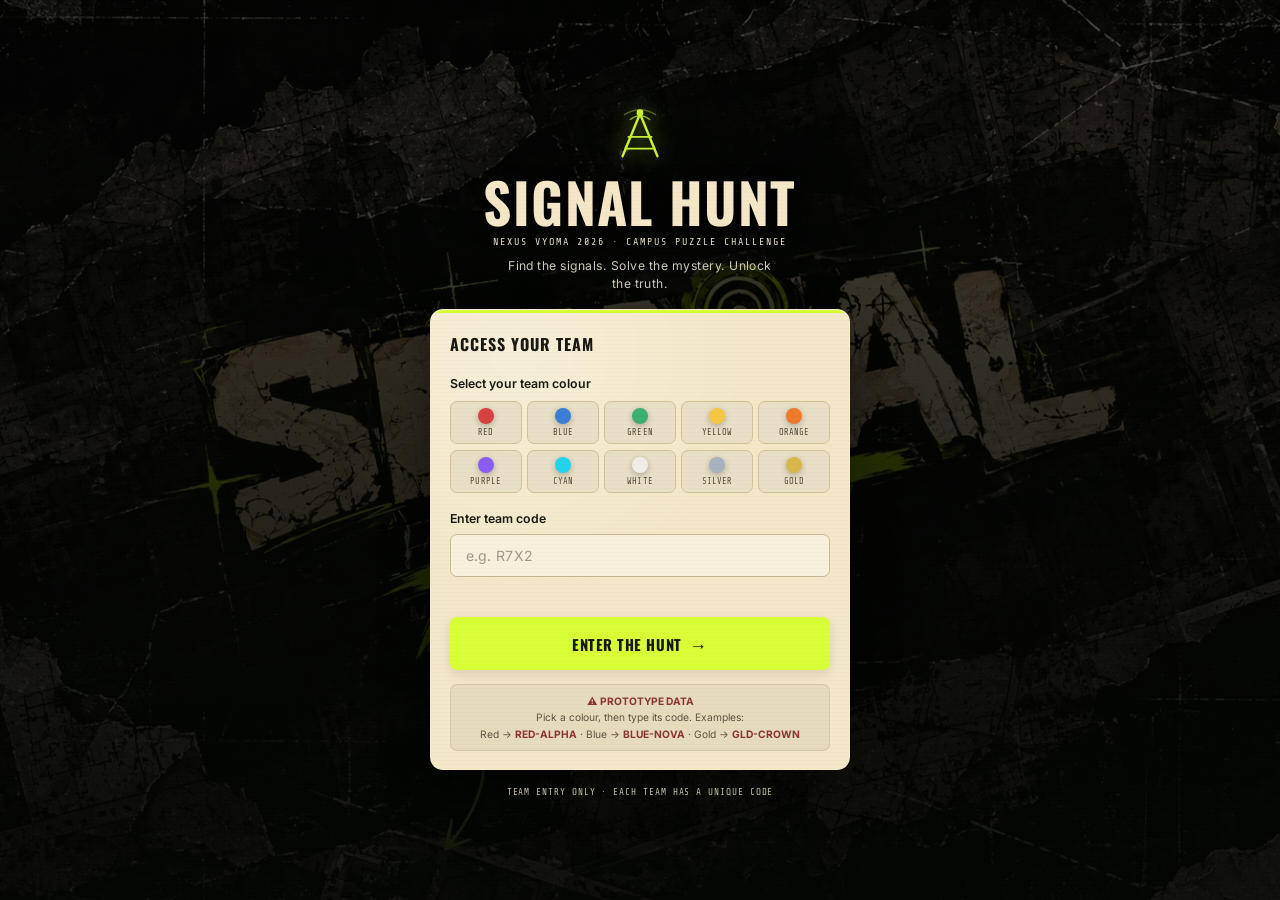
==== commit e03590bc: "Update Signal Hunt UI and active-game preview" ====
--- a/frontend/index.html
+++ b/frontend/index.html
@@ -196,7 +196,7 @@
           </div>
 
           <!-- Game status card -->
-          <div class="game-status-card" aria-live="polite">
+          <div id="game-status-card" class="game-status-card" aria-live="polite">
             <div class="gs-label">Game Status</div>
 
             <!-- Standby pill -->
@@ -220,40 +220,103 @@
             <div class="terminal-dots" aria-hidden="true">
               <span></span><span></span><span></span>
             </div>
-          </div>
-
-          <!-- Quick-nav tiles -->
-          <div class="home-quick-nav">
+            <div class="prototype-start-wrap">
+              <span class="prototype-control-label">Local UI preview only</span>
+              <button id="preview-host-start" class="preview-start-btn" type="button">Preview when host starts →</button>
+            </div>
+          </div>
+
+          <!-- Local-only UI preview: simulates the appearance after a host starts the game. -->
+          <div id="active-game-preview" class="active-game-preview hidden" aria-live="polite">
+            <div class="active-game-heading">
+              <div>
+                <p class="active-game-eyebrow">LIVE TRANSMISSION</p>
+                <h2>Signal Hunt is active</h2>
+              </div>
+              <span class="active-live-badge"><span aria-hidden="true"></span> GAME ACTIVE</span>
+            </div>
+
+            <div class="active-level-strip">
+              <span>LEVEL 01 <span aria-hidden="true">/</span> 04</span>
+              <span>STATUS: IN PROGRESS</span>
+            </div>
+
+            <article id="active-challenge-card" class="active-challenge-card">
+              <div class="active-card-topline">
+                <span class="active-card-eyebrow">CURRENT CHALLENGE</span>
+                <span class="active-challenge-index">01</span>
+              </div>
+              <div class="active-challenge-main">
+                <div class="active-signal-mark" aria-hidden="true">· — · ·</div>
+                <h3>Morse Code</h3>
+                <p>Solve the clue at your station, then enter the unique code printed inside your team's envelope.</p>
+                <div class="active-stage-track" aria-label="Challenge stages">
+                  <div class="active-stage current"><span>01</span><small>Morse</small></div>
+                  <div class="active-stage"><span>02</span><small>Binary</small></div>
+                  <div class="active-stage"><span>03</span><small>FSK</small></div>
+                  <div class="active-stage"><span>04</span><small>Final</small></div>
+                </div>
+                <button id="preview-station-open" class="btn-cta active-code-cta" type="button">
+                  <span>Preview Station Code Screen</span><span class="arrow" aria-hidden="true">→</span>
+                </button>
+              </div>
+            </article>
+
+            <article id="station-code-preview" class="station-code-preview hidden">
+              <div class="station-code-icon" aria-hidden="true">⌁</div>
+              <p class="active-card-eyebrow">STATION VERIFICATION</p>
+              <h3>Enter Station Code</h3>
+              <p>Enter the unique code printed inside your team's station envelope.</p>
+              <label for="preview-station-code">Station code</label>
+              <input id="preview-station-code" class="field-input" type="text" placeholder="e.g. X7KP4M" maxlength="12" autocomplete="off" />
+              <button id="preview-code-back" class="btn-modal-cta" type="button">Back to active game</button>
+              <p class="prototype-preview-note">Visual preview only — code verification is not connected yet.</p>
+            </article>
+
+            <div class="active-game-footer">
+              <p class="prototype-preview-note">DEMO PREVIEW ONLY · This does not start a real game or contact the backend.</p>
+              <button id="preview-host-reset" class="preview-return-btn" type="button">← Return to waiting room preview</button>
+            </div>
+          </div>
+
+          <!-- Home quick navigation: consistent lime icons, parchment labels -->
+          <div id="home-quick-nav" class="home-quick-nav">
             <button class="quick-tile" onclick="Nav.switchTo('mission')" type="button">
-              <div class="quick-tile-icon" aria-hidden="true">📋</div>
-              <div class="quick-tile-text">
+              <span class="quick-tile-icon" aria-hidden="true">▤</span>
+              <span class="quick-tile-text">
                 <span class="tile-label">Mission</span>
                 <span class="tile-sub">Event story &amp; flow</span>
-              </div>
+              </span>
             </button>
             <button class="quick-tile" onclick="Nav.switchTo('knowledge')" type="button">
-              <div class="quick-tile-icon" aria-hidden="true">📖</div>
-              <div class="quick-tile-text">
+              <span class="quick-tile-icon" aria-hidden="true">◫</span>
+              <span class="quick-tile-text">
                 <span class="tile-label">Knowledge</span>
-                <span class="tile-sub">Reference sheets</span>
-              </div>
+                <span class="tile-sub">Signal reference sheets</span>
+              </span>
             </button>
             <button class="quick-tile" onclick="Nav.switchTo('rules')" type="button">
-              <div class="quick-tile-icon" aria-hidden="true">✅</div>
-              <div class="quick-tile-text">
+              <span class="quick-tile-icon quick-tile-icon-check" aria-hidden="true">✓</span>
+              <span class="quick-tile-text">
                 <span class="tile-label">Rules</span>
                 <span class="tile-sub">Important guidelines</span>
-              </div>
-            </button>
-            <button class="quick-tile" onclick="Nav.switchTo('mission')" type="button">
-              <div class="quick-tile-icon" aria-hidden="true">🗺</div>
-              <div class="quick-tile-text">
+              </span>
+            </button>
+            <button class="quick-tile" id="home-profile-tile" type="button">
+              <span class="quick-tile-icon" aria-hidden="true">♙</span>
+              <span class="quick-tile-text">
+                <span class="tile-label">Team Profile</span>
+                <span class="tile-sub">Team colour &amp; status</span>
+              </span>
+            </button>
+            <button class="quick-tile quick-tile-map" onclick="Nav.switchTo('campus-map')" type="button">
+              <span class="quick-tile-icon" aria-hidden="true">⌖</span>
+              <span class="quick-tile-text">
                 <span class="tile-label">Campus Map</span>
-                <span class="tile-sub">View campus map</span>
-              </div>
-            </button>
-          </div>
-
+                <span class="tile-sub">View college map</span>
+              </span>
+            </button>
+          </div>
         </div><!-- /.waiting-room -->
       </section><!-- /#section-home -->
 
@@ -261,275 +324,118 @@
       <!-- ═══════════════════════════════════════════════════
            MISSION SECTION
            ═══════════════════════════════════════════════════ -->
-      <section
-        id="section-mission"
-        class="section"
-        aria-label="Mission"
-        aria-hidden="true"
-      >
+            <!-- MISSION SECTION -->
+      <section id="section-mission" class="section" aria-label="Mission" aria-hidden="true">
         <div class="section-header">
           <h2>Mission</h2>
           <span class="section-id">SH-02</span>
         </div>
 
-        <div class="mission-layout">
-          <!-- Left column -->
-          <div class="mission-left">
-
-            <!-- Story panel -->
-            <div class="mission-story">
-              <p class="story-eyebrow">Briefing</p>
-              <h2>The Mission</h2>
-              <p>
-                Decode the signals, follow the clues, reach the checkpoints and complete all
-                four challenges. Use your knowledge, teamwork, and observation to reach the
-                final destination.
-              </p>
-            </div>
-
-            <!-- Campus map placeholder -->
-            <div
-              class="map-placeholder"
-              role="img"
-              aria-label="Campus map — placeholder. Real layout will be added later."
-            >
-              <div class="map-icon" aria-hidden="true">🗺</div>
-              <div class="map-title">2D Campus Map</div>
-              <p class="map-sub">
-                ⚠ Placeholder — real campus layout not yet digitised.<br />
-                An accurate map will be added in a future update.
-              </p>
-              <div class="map-corner-tag">MAP v0.0 · NOT TO SCALE</div>
-            </div>
-
-          </div><!-- /.mission-left -->
-
-          <!-- Right column -->
-          <div class="mission-right">
-
-            <!-- Station list -->
-            <div class="stations-panel">
-              <div class="stations-panel-header">The Four Stations</div>
-              <div class="station-item">
-                <div class="station-num">01</div>
-                <div class="station-name">Station 1</div>
-                <div class="station-arrow" aria-hidden="true">›</div>
-              </div>
-              <div class="station-item">
-                <div class="station-num">02</div>
-                <div class="station-name">Station 2</div>
-                <div class="station-arrow" aria-hidden="true">›</div>
-              </div>
-              <div class="station-item">
-                <div class="station-num">03</div>
-                <div class="station-name">Station 3</div>
-                <div class="station-arrow" aria-hidden="true">›</div>
-              </div>
-              <div class="station-item">
-                <div class="station-num">04</div>
-                <div class="station-name">Final Challenge</div>
-                <div class="station-arrow" aria-hidden="true">›</div>
-              </div>
-            </div>
-
-          </div><!-- /.mission-right -->
-        </div><!-- /.mission-layout -->
+        <article class="sh-mission-card">
+          <div class="image-placeholder sh-mission-hero" role="img" aria-label="Mission image placeholder">
+            <span>IMAGE</span>
+          </div>
+          <div class="sh-mission-copy">
+            <p class="sh-eyebrow">The Mission</p>
+            <p class="sh-mission-description">Decode the signals, follow the clues, reach the checkpoints and complete all four challenges. Use your knowledge, teamwork and observation to reach the final destination.</p>
+          </div>
+
+          <div class="sh-stations-header">The Four Stations</div>
+          <div class="sh-stations-list" aria-label="The four stations">
+            <div class="sh-station-row"><span class="sh-station-number">01</span><span class="sh-station-name">Morse Code</span><span class="sh-station-arrow" aria-hidden="true">›</span></div>
+            <div class="sh-station-row"><span class="sh-station-number">02</span><span class="sh-station-name">Binary ASCII</span><span class="sh-station-arrow" aria-hidden="true">›</span></div>
+            <div class="sh-station-row"><span class="sh-station-number">03</span><span class="sh-station-name">FSK Signals</span><span class="sh-station-arrow" aria-hidden="true">›</span></div>
+            <div class="sh-station-row"><span class="sh-station-number">04</span><span class="sh-station-name">Final Challenge</span><span class="sh-station-arrow" aria-hidden="true">›</span></div>
+          </div>
+        </article>
       </section><!-- /#section-mission -->
 
 
       <!-- ═══════════════════════════════════════════════════
            KNOWLEDGE SECTION
            ═══════════════════════════════════════════════════ -->
-      <section
-        id="section-knowledge"
-        class="section"
-        aria-label="Knowledge Base"
-        aria-hidden="true"
-      >
+            <!-- KNOWLEDGE SECTION -->
+      <section id="section-knowledge" class="section" aria-label="Knowledge" aria-hidden="true">
         <div class="section-header">
           <h2>Knowledge</h2>
           <span class="section-id">SH-03</span>
         </div>
 
-        <div class="knowledge-layout">
-
-          <!-- Sidebar (desktop only — hidden on mobile via CSS) -->
-          <nav class="knowledge-sidebar" aria-label="Knowledge topics">
-            <button class="knowledge-nav-item active" data-pane="morse"     type="button">
-              <div class="kn-icon" aria-hidden="true">∿∿</div>
-              Morse Code
-            </button>
-            <button class="knowledge-nav-item" data-pane="binary"    type="button">
-              <div class="kn-icon" aria-hidden="true">01</div>
-              Binary ASCII
-            </button>
-            <button class="knowledge-nav-item" data-pane="fsk"       type="button">
-              <div class="kn-icon" aria-hidden="true">∿▲</div>
-              FSK Signals
-            </button>
-            <button class="knowledge-nav-item" data-pane="tips"      type="button">
-              <div class="kn-icon" aria-hidden="true">💡</div>
-              Extra Tips
+        <div class="knowledge-layout sh-knowledge-layout">
+          <nav class="knowledge-sidebar sh-knowledge-index" aria-label="Knowledge topics">
+            <button class="knowledge-nav-item sh-knowledge-card active" data-pane="morse" type="button">
+              <span class="image-placeholder sh-knowledge-thumb" role="img" aria-label="Morse Code image placeholder"><span>IMAGE</span></span>
+              <span class="sh-knowledge-copy"><strong>Morse Code</strong><small>Dots, dashes and letter decoding</small><span class="sh-view-reference">View Reference <b aria-hidden="true">›</b></span></span>
+            </button>
+            <button class="knowledge-nav-item sh-knowledge-card" data-pane="binary" type="button">
+              <span class="image-placeholder sh-knowledge-thumb" role="img" aria-label="Binary ASCII image placeholder"><span>IMAGE</span></span>
+              <span class="sh-knowledge-copy"><strong>Binary ASCII</strong><small>8-bit sequences and text conversion</small><span class="sh-view-reference">View Reference <b aria-hidden="true">›</b></span></span>
+            </button>
+            <button class="knowledge-nav-item sh-knowledge-card" data-pane="fsk" type="button">
+              <span class="image-placeholder sh-knowledge-thumb" role="img" aria-label="FSK Signals image placeholder"><span>IMAGE</span></span>
+              <span class="sh-knowledge-copy"><strong>FSK Signals</strong><small>Frequency changes and waveform reference</small><span class="sh-view-reference">View Reference <b aria-hidden="true">›</b></span></span>
+            </button>
+            <button class="knowledge-nav-item sh-knowledge-card" data-pane="tips" type="button">
+              <span class="image-placeholder sh-knowledge-thumb" role="img" aria-label="Extra Tips image placeholder"><span>IMAGE</span></span>
+              <span class="sh-knowledge-copy"><strong>Extra Tips</strong><small>Useful information and examples</small><span class="sh-view-reference">View Reference <b aria-hidden="true">›</b></span></span>
             </button>
           </nav>
 
-          <!-- Content panes -->
-          <div class="knowledge-content">
-
-            <!-- Morse Code -->
-            <div class="knowledge-pane active" id="pane-morse">
-              <div class="pane-title">Morse Code</div>
-              <div class="pane-sub">Dots, dashes and letter decoding</div>
-              <div class="pane-body">
-                <p>
-                  Morse code represents letters and numbers using short signals (dots <strong>·</strong>)
-                  and long signals (dashes <strong>—</strong>).
-                  Each letter is separated by a small gap; words by a larger gap.
-                </p>
-                <br />
-                <p><strong>Key letters:</strong></p>
-                <p style="font-family:var(--font-mono); font-size:0.8rem; line-height:2; color:var(--text-on-dark);">
-                  A · —&nbsp;&nbsp; B — · · ·&nbsp;&nbsp; C — · — ·&nbsp;&nbsp; D — · ·<br />
-                  E ·&nbsp;&nbsp;&nbsp;&nbsp;&nbsp; F · · — ·&nbsp;&nbsp; G — — ·&nbsp;&nbsp;&nbsp; H · · · ·<br />
-                  I · ·&nbsp;&nbsp;&nbsp;&nbsp; J · — — —&nbsp; K — · —&nbsp;&nbsp;&nbsp; L · — · ·<br />
-                  M — —&nbsp;&nbsp;&nbsp; N — ·&nbsp;&nbsp;&nbsp;&nbsp;&nbsp; O — — —&nbsp;&nbsp; P · — — ·<br />
-                  S · · ·&nbsp;&nbsp; T —&nbsp;&nbsp;&nbsp;&nbsp;&nbsp;&nbsp;&nbsp; U · · —&nbsp;&nbsp;&nbsp; V · · · —
-                </p>
-              </div>
-            </div>
-
-            <!-- Binary ASCII -->
-            <div class="knowledge-pane" id="pane-binary">
-              <div class="pane-title">Binary ASCII</div>
-              <div class="pane-sub">8-bit sequences and text conversion</div>
-              <div class="pane-body">
-                <p>
-                  ASCII maps characters to numbers. Binary represents those numbers in base-2.
-                  Each character = 8 bits (one byte).
-                </p>
-                <br />
-                <p><strong>Examples:</strong></p>
-                <p style="font-family:var(--font-mono); font-size:0.8rem; line-height:2; color:var(--text-on-dark);">
-                  A = 65 = 01000001<br />
-                  B = 66 = 01000010<br />
-                  Z = 90 = 01011010<br />
-                  0 = 48 = 00110000<br />
-                  Space = 32 = 00100000
-                </p>
-                <br />
-                <p>To decode: convert each 8-bit group to decimal, then look up the ASCII table.</p>
-              </div>
-            </div>
-
-            <!-- FSK Signals -->
-            <div class="knowledge-pane" id="pane-fsk">
-              <div class="pane-title">FSK Signals</div>
-              <div class="pane-sub">Frequency changes and waveform reference</div>
-              <div class="pane-body">
-                <p>
-                  FSK (Frequency-Shift Keying) encodes data by switching between two frequencies.
-                  A higher frequency represents a 1 (mark) and a lower frequency represents a 0 (space).
-                </p>
-                <br />
-                <p><strong>Remember:</strong></p>
-                <p style="font-family:var(--font-mono); font-size:0.82rem; line-height:2; color:var(--text-on-dark);">
-                  High tone → 1 (mark)<br />
-                  Low tone  → 0 (space)<br />
-                  Decode the sequence → convert binary → ASCII
-                </p>
-                <br />
-                <p>Listen carefully to the frequency shifts at each station.</p>
-              </div>
-            </div>
-
-            <!-- Extra Tips -->
-            <div class="knowledge-pane" id="pane-tips">
-              <div class="pane-title">Extra Tips</div>
-              <div class="pane-sub">Useful information and examples</div>
-              <div class="pane-body">
-                <p><strong>General advice for the hunt:</strong></p>
-                <br />
-                <p>• Split roles in your team: one person records, one decodes, one navigates.</p>
-                <br />
-                <p>• Always double-check your decoded answer before submitting — mistakes cost time.</p>
-                <br />
-                <p>• If you are stuck at a station, move on and return later.</p>
-                <br />
-                <p>• Stay calm. Speed matters, but accuracy matters more.</p>
-                <br />
-                <p>• Keep this Knowledge section open on one device throughout the game.</p>
-              </div>
-            </div>
-
-          </div><!-- /.knowledge-content -->
-        </div><!-- /.knowledge-layout -->
+          <div class="knowledge-content sh-knowledge-content">
+            <article class="knowledge-pane active" id="pane-morse">
+              <div class="sh-reference-heading"><div><div class="pane-title">Morse Code</div><div class="pane-sub">Reference Image</div></div><button class="sh-reference-back" type="button">← Back to topics</button></div>
+              <div class="pane-body"><div class="image-placeholder sh-reference-image" role="img" aria-label="Morse Code reference image placeholder"><span>IMAGE</span></div></div>
+            </article>
+            <article class="knowledge-pane" id="pane-binary">
+              <div class="sh-reference-heading"><div><div class="pane-title">Binary ASCII</div><div class="pane-sub">Reference Image</div></div><button class="sh-reference-back" type="button">← Back to topics</button></div>
+              <div class="pane-body"><div class="image-placeholder sh-reference-image" role="img" aria-label="Binary ASCII reference image placeholder"><span>IMAGE</span></div></div>
+            </article>
+            <article class="knowledge-pane" id="pane-fsk">
+              <div class="sh-reference-heading"><div><div class="pane-title">FSK Signals</div><div class="pane-sub">Reference Image</div></div><button class="sh-reference-back" type="button">← Back to topics</button></div>
+              <div class="pane-body"><div class="image-placeholder sh-reference-image" role="img" aria-label="FSK reference image placeholder"><span>IMAGE</span></div></div>
+            </article>
+            <article class="knowledge-pane" id="pane-tips">
+              <div class="sh-reference-heading"><div><div class="pane-title">Extra Tips</div><div class="pane-sub">Reference Image</div></div><button class="sh-reference-back" type="button">← Back to topics</button></div>
+              <div class="pane-body"><div class="image-placeholder sh-reference-image" role="img" aria-label="Extra Tips reference image placeholder"><span>IMAGE</span></div></div>
+            </article>
+          </div>
+        </div>
       </section><!-- /#section-knowledge -->
 
 
       <!-- ═══════════════════════════════════════════════════
            RULES SECTION
            ═══════════════════════════════════════════════════ -->
-      <section
-        id="section-rules"
-        class="section"
-        aria-label="Rules"
-        aria-hidden="true"
-      >
+            <!-- RULES SECTION -->
+      <section id="section-rules" class="section" aria-label="Rules and Guidelines" aria-hidden="true">
         <div class="section-header">
           <h2>Rules &amp; Guidelines</h2>
           <span class="section-id">SH-04</span>
         </div>
 
-        <ol class="rules-list" aria-label="Game rules">
-
-          <li>
-            <div class="rule-icon" aria-hidden="true">📋</div>
-            <div class="rule-content">
-              <strong>Game Rules</strong>
-              <p>Follow the event instructions at all times. All signal stations are within the campus boundary. Teams must not leave the campus during the game.</p>
-            </div>
-          </li>
-
-          <li>
-            <div class="rule-icon" aria-hidden="true">⚠️</div>
-            <div class="rule-content">
-              <strong>Zero-Warning Policy</strong>
-              <p>Violations of the rules may result in direct elimination without a prior warning. Decisions by organisers are final and binding.</p>
-            </div>
-          </li>
-
-          <li>
-            <div class="rule-icon" aria-hidden="true">🏫</div>
-            <div class="rule-content">
-              <strong>Safety Guidelines</strong>
-              <p>Stay within designated campus zones. Do not tamper with, remove, or damage any station markers or equipment. Replacements will not be provided mid-game.</p>
-            </div>
-          </li>
-
-          <li>
-            <div class="rule-icon" aria-hidden="true">🤝</div>
-            <div class="rule-content">
-              <strong>Fair Play</strong>
-              <p>Do not share codes with other teams. Using another team's code is cheating and leads to disqualification. All teams start simultaneously — no head-starts.</p>
-            </div>
-          </li>
-
-          <li>
-            <div class="rule-icon" aria-hidden="true">📝</div>
-            <div class="rule-content">
-              <strong>General Instructions</strong>
-              <p>One device per team for this platform. Personal phones are permitted for navigation only. If an organiser signals a pause, all teams must halt immediately.</p>
-            </div>
-          </li>
-
+        <ol class="rules-list sh-rules-list">
+          <li class="sh-rule-card"><span class="sh-rule-icon">◷</span><div class="rule-content"><strong>Game Rules</strong><p>Follow the host and volunteer instructions. Complete the challenges in the assigned order.</p></div></li>
+          <li class="sh-rule-card"><span class="sh-rule-icon sh-rule-check">✓</span><div class="rule-content"><strong>Zero-Warning Policy</strong><p>Rule violations may result in immediate elimination without a prior warning.</p></div></li>
+          <li class="sh-rule-card"><span class="sh-rule-icon">⬡</span><div class="rule-content"><strong>Safety Guidelines</strong><p>Stay in approved campus areas. Do not enter restricted spaces or interfere with college property.</p></div></li>
+          <li class="sh-rule-card"><span class="sh-rule-icon">✕</span><div class="rule-content"><strong>Fair Play</strong><p>Do not share station codes or clues with other teams.</p></div></li>
+          <li class="sh-rule-card"><span class="sh-rule-icon">✦</span><div class="rule-content"><strong>General Instructions</strong><p>Keep your team together and report any issue to the event volunteers.</p></div></li>
         </ol>
-
-        <div class="rules-footer">
-          <strong>NOTE:</strong> These rules are a draft for prototype review.
-          Final rules will be confirmed by the Nexus Vyoma 2026 organising committee.
-        </div>
-
+        <p class="sh-rules-note">DRAFT RULES · Final wording should be confirmed by the event organisers.</p>
       </section><!-- /#section-rules -->
+
+      <!-- CAMPUS MAP SECTION: the real image will be added later -->
+      <section id="section-campus-map" class="section" aria-label="Campus Map" aria-hidden="true">
+        <div class="section-header">
+          <h2>Campus Map</h2>
+          <span class="section-id">SH-05</span>
+        </div>
+        <article class="sh-map-card">
+          <p class="sh-map-title">College Campus Map</p>
+          <div class="image-placeholder sh-campus-map-image" role="img" aria-label="College campus map image placeholder"><span>IMAGE</span></div>
+          <p class="sh-map-note">The accurate college map will be added here later.</p>
+          <button class="sh-map-back" type="button" onclick="Nav.switchTo('home')">← Back to Home</button>
+        </article>
+      </section><!-- /#section-campus-map -->
 
     </main><!-- /#main-content -->
 
--- a/frontend/styles/main.css
+++ b/frontend/styles/main.css
@@ -1,172 +1,359 @@
 /* =============================================================
-   Signal Hunt — Main Design System
-   Theme: campus mystery / detective dossier
+   main.css — Signal Hunt Design System v2
+   Investigation / campus-mystery aesthetic
+   Dark charcoal backgrounds · Parchment panels · Lime-green accents
    ============================================================= */
 
-@import url('https://fonts.googleapis.com/css2?family=Barlow+Condensed:wght@500;600;700;800&family=DM+Sans:wght@400;500;600;700&family=IBM+Plex+Mono:wght@400;500;600&display=swap');
-
+/* ── Google Fonts ── */
+@import url('https://fonts.googleapis.com/css2?family=Oswald:wght@400;500;600;700&family=Inter:wght@400;500;600&family=Share+Tech+Mono&display=swap');
+
+/* ── Design Tokens ── */
 :root {
-  --bg: #0a0b09;
-  --bg-alt: #10120e;
-  --bg-surface: #151812;
-  --bg-surface-raised: #1b1f16;
-  --panel: #f3e8c9;
-  --panel-light: #fbf2d8;
-  --panel-deep: #e8d9b3;
-  --text-on-light: #191a13;
-  --text-dim-light: #55503e;
-  --text-on-dark: #f3e8c9;
-  --text-dim-dark: #c0b99e;
-  --text-faint: #918b74;
+  /* Backgrounds */
+  --bg:           #111210;
+  --bg-alt:       #181a16;
+  --bg-surface:   #1e2119;
+
+  /* Panels (parchment / cream) */
+  --panel:        #f5f0e8;
+  --panel-warm:   #ede8dc;
+  --panel-dark:   #1e2119;
+
+  /* Text */
+  --text-on-light: #1a1c18;
+  --text-dim-light: #4a4a40;
+  --text-on-dark:  #e8e4d8;
+  --text-dim-dark: #8a8878;
+  --text-faint:    #4e5248;
+
+  /* Accents */
+  --lime:         #c8f135;   /* primary highlight */
+  --lime-dim:     #a8cc28;
+  --lime-glow:    rgba(200,241,53,0.18);
+
+  /* Alert */
+  --red:          #d94141;
+  --red-dim:      rgba(217,65,65,0.12);
+
+  /* Borders */
+  --border-dark:  #2e3228;
+  --border-light: #d0c8b8;
+  --border-lime:  rgba(200,241,53,0.35);
+
+  /* Typography */
+  --font-display: 'Oswald', sans-serif;
+  --font-body:    'Inter', sans-serif;
+  --font-mono:    'Share Tech Mono', monospace;
+
+  /* Spacing & shape */
+  --radius-sm:  4px;
+  --radius-md:  10px;
+  --radius-lg:  16px;
+  --radius-xl:  22px;
+
+  --transition: 0.2s ease;
+  --shadow-sm:  0 2px 8px rgba(0,0,0,0.25);
+  --shadow-md:  0 4px 20px rgba(0,0,0,0.4);
+  --shadow-lg:  0 8px 40px rgba(0,0,0,0.55);
+}
+
+/* ── Reset ── */
+*, *::before, *::after { box-sizing: border-box; margin: 0; padding: 0; }
+html { font-size: 16px; scroll-behavior: smooth; }
+
+body {
+  background:  var(--bg);
+  color:       var(--text-on-dark);
+  font-family: var(--font-body);
+  font-size:   1rem;
+  line-height: 1.6;
+  min-height:  100dvh;
+  overflow-x:  hidden;
+  /* Paper-grain texture via SVG noise */
+  background-image:
+    radial-gradient(ellipse 100% 60% at 50% 0%, #1f2818 0%, transparent 65%),
+    url("data:image/svg+xml,%3Csvg xmlns='http://www.w3.org/2000/svg' width='300' height='300'%3E%3Cfilter id='n'%3E%3CfeTurbulence type='fractalNoise' baseFrequency='0.85' numOctaves='4' stitchTiles='stitch'/%3E%3C/filter%3E%3Crect width='100%25' height='100%25' filter='url(%23n)' opacity='0.035'/%3E%3C/svg%3E");
+  background-size: 100% 100%, 300px 300px;
+}
+
+/* ── Scrollbar ── */
+::-webkit-scrollbar { width: 5px; }
+::-webkit-scrollbar-track { background: var(--bg); }
+::-webkit-scrollbar-thumb { background: var(--border-dark); border-radius: 99px; }
+
+/* ── Typography ── */
+h1 {
+  font-family:    var(--font-display);
+  font-weight:    700;
+  letter-spacing: 0.05em;
+  line-height:    1.1;
+  color:          var(--lime);
+}
+h2 {
+  font-family:    var(--font-display);
+  font-weight:    600;
+  letter-spacing: 0.04em;
+  line-height:    1.2;
+}
+h3 {
+  font-family:    var(--font-display);
+  font-weight:    500;
+  letter-spacing: 0.04em;
+  line-height:    1.3;
+}
+p   { font-size: 0.9rem; line-height: 1.7; }
+code, .mono { font-family: var(--font-mono); font-size: 0.875rem; }
+
+/* ── Utility ── */
+.hidden { display: none !important; }
+
+/* ── SPA sections ── */
+.section { display: none; animation: sectionIn 0.28s ease; }
+.section--active { display: block; }
+
+@keyframes sectionIn {
+  from { opacity: 0; transform: translateY(8px); }
+  to   { opacity: 1; transform: translateY(0); }
+}
+
+/* ── Parchment panel (warm cream background) ── */
+.parchment {
+  background:    var(--panel);
+  color:         var(--text-on-light);
+  border-radius: var(--radius-lg);
+  box-shadow:    var(--shadow-md);
+  position:      relative;
+  overflow:      hidden;
+}
+.parchment-warm {
+  background: var(--panel-warm);
+}
+
+/* ── Dark panel ── */
+.dark-panel {
+  background:    var(--bg-surface);
+  border:        1px solid var(--border-dark);
+  border-radius: var(--radius-lg);
+  color:         var(--text-on-dark);
+}
+
+/* ── Scanline overlay ── */
+#scanline {
+  pointer-events: none;
+  position:       fixed;
+  inset:          0;
+  z-index:        9000;
+  background:     repeating-linear-gradient(
+    0deg,
+    transparent 0px,
+    transparent 3px,
+    rgba(0,0,0,0.04) 3px,
+    rgba(0,0,0,0.04) 4px
+  );
+}
+
+/* ── Status badges ── */
+.status-badge {
+  display:        inline-flex;
+  align-items:    center;
+  gap:            0.4rem;
+  padding:        0.35rem 0.85rem;
+  border-radius:  var(--radius-sm);
+  font-family:    var(--font-display);
+  font-size:      0.78rem;
+  font-weight:    600;
+  letter-spacing: 0.1em;
+  text-transform: uppercase;
+}
+.status-wait {
+  background: rgba(200,241,53,0.12);
+  color:      var(--lime);
+  border:     1px solid var(--border-lime);
+}
+.status-live {
+  background: var(--red-dim);
+  color:      #ff8080;
+  border:     1px solid rgba(217,65,65,0.4);
+}
+
+/* ── Shake animation (login error) ── */
+@keyframes shake {
+  0%, 100% { transform: translateX(0); }
+  20%       { transform: translateX(-7px); }
+  40%       { transform: translateX(7px); }
+  60%       { transform: translateX(-4px); }
+  80%       { transform: translateX(4px); }
+}
+.shake { animation: shake 0.5s ease; }
+
+/* ── Pulse (standby) ── */
+@keyframes softPulse {
+  0%, 100% { opacity: 0.6; transform: scale(1); }
+  50%       { opacity: 1;   transform: scale(1.05); }
+}
+@keyframes dotPulse {
+  0%, 100% { opacity: 0.25; transform: scale(0.85); }
+  50%       { opacity: 1;   transform: scale(1); }
+}
+
+/* ── Divider ── */
+.divider {
+  height: 1px;
+  background: linear-gradient(90deg, var(--border-light), transparent);
+  margin: 1rem 0;
+}
+.divider-dark {
+  background: linear-gradient(90deg, var(--border-dark), transparent);
+}
+
+/* ── Label micro-text ── */
+.label-micro {
+  font-family:    var(--font-mono);
+  font-size:      0.62rem;
+  text-transform: uppercase;
+  letter-spacing: 0.18em;
+  color:          var(--text-dim-dark);
+}
+.label-micro-light {
+  color: var(--text-dim-light);
+}
+
+/* ── Responsive container ── */
+.container {
+  width:     100%;
+  max-width: 900px;
+  margin:    0 auto;
+  padding:   0 1rem;
+}
+
+/* ── Chevron icon (for list items) ── */
+.chevron::after {
+  content:  '›';
+  font-size: 1.1rem;
+  color:    var(--text-dim-dark);
+}
+
+/* ── Utility flex ── */
+.flex { display: flex; }
+.items-center { align-items: center; }
+.gap-sm  { gap: 0.5rem; }
+.gap-md  { gap: 1rem; }
+.gap-lg  { gap: 1.5rem; }
+.w-full  { width: 100%; }
+
+/* ── Modal overlay ── */
+.modal-overlay {
+  position:   fixed;
+  inset:      0;
+  z-index:    500;
+  background: rgba(0,0,0,0.7);
+  backdrop-filter: blur(3px);
+  display:    flex;
+  align-items: center;
+  justify-content: center;
+  padding:    1rem;
+  animation:  fadeIn 0.2s ease;
+}
+.modal-overlay.hidden { display: none; }
+
+@keyframes fadeIn {
+  from { opacity: 0; }
+  to   { opacity: 1; }
+}
+
+/* ── Responsive page content ── */
+.page-content {
+  flex:      1;
+  padding:   1.25rem 1rem 6rem;  /* bottom for mobile nav */
+  max-width: 900px;
+  margin:    0 auto;
+  width:     100%;
+}
+@media (min-width: 700px) {
+  .page-content { padding-bottom: 2rem; }
+}
+
+/* Signal Hunt UI reference-match polish: tokens and base layout */
+:root {
+  --bg: #090b08;
+  --bg-alt: #12150f;
+  --bg-surface: #171a12;
+  --panel: #f3e7c7;
+  --panel-warm: #e9d9b3;
+  --panel-dark: #171a12;
+  --text-on-light: #181912;
+  --text-dim-light: #514b3c;
+  --text-on-dark: #f3e7c7;
+  --text-dim-dark: #c1bca8;
+  --text-faint: #9d9a84;
   --lime: #d8ff36;
-  --lime-dim: #bde52b;
-  --lime-soft: rgba(216, 255, 54, .12);
-  --lime-line: rgba(216, 255, 54, .36);
+  --lime-dim: #bddb2c;
+  --lime-glow: rgba(216,255,54,.20);
   --red: #d94141;
-  --red-soft: rgba(217, 65, 65, .12);
-  --border-dark: #34382a;
-  --border-light: #d0c19b;
-  --font-display: 'Barlow Condensed', Impact, 'Arial Narrow', sans-serif;
-  --font-body: 'DM Sans', Arial, sans-serif;
-  --font-mono: 'IBM Plex Mono', Consolas, monospace;
-  --radius-xs: 5px;
-  --radius-sm: 8px;
-  --radius-md: 13px;
-  --radius-lg: 18px;
-  --radius-xl: 24px;
-  --shadow-card: 0 12px 28px rgba(0, 0, 0, .23);
-  --shadow-float: 0 18px 55px rgba(0, 0, 0, .45);
-  --transition: 180ms ease;
-}
-
-*, *::before, *::after { box-sizing: border-box; margin: 0; padding: 0; }
-html { min-height: 100%; font-size: 16px; scroll-behavior: smooth; }
+  --red-dim: rgba(217,65,65,.12);
+  --border-dark: #383d2e;
+  --border-light: #d1c19b;
+  --border-lime: rgba(216,255,54,.42);
+  --font-display: 'Oswald', 'Arial Narrow', Impact, sans-serif;
+  --font-body: 'Inter', Arial, sans-serif;
+  --font-mono: 'Share Tech Mono', Consolas, monospace;
+  --radius-sm: 7px;
+  --radius-md: 10px;
+  --radius-lg: 13px;
+  --radius-xl: 17px;
+  --shadow-sm: 0 4px 12px rgba(0,0,0,.18);
+  --shadow-md: 0 9px 24px rgba(0,0,0,.24);
+  --shadow-lg: 0 20px 50px rgba(0,0,0,.42);
+  --transition: .18s ease;
+}
+
+html { background: var(--bg); }
 body {
-  min-height: 100dvh;
-  overflow-x: hidden;
-  color: var(--text-on-dark);
   background-color: var(--bg);
   background-image:
-    radial-gradient(ellipse at 50% -20%, rgba(78, 96, 39, .22), transparent 58%),
-    repeating-linear-gradient(135deg, rgba(216,255,54,.018) 0, rgba(216,255,54,.018) 1px, transparent 1px, transparent 22px);
-  font-family: var(--font-body);
+    radial-gradient(ellipse 90% 38% at 50% 0%, rgba(66,82,32,.19), transparent 70%),
+    repeating-linear-gradient(135deg, rgba(216,255,54,.012) 0, rgba(216,255,54,.012) 1px, transparent 1px, transparent 25px);
+  color: var(--text-on-dark);
   font-size: 15px;
-  line-height: 1.55;
-  -webkit-font-smoothing: antialiased;
-  text-rendering: optimizeLegibility;
-}
-
-button, input, select, textarea { font: inherit; }
-button { -webkit-tap-highlight-color: transparent; }
-button:focus-visible, input:focus-visible, a:focus-visible {
-  outline: 2px solid var(--lime);
-  outline-offset: 3px;
-}
-button:disabled { cursor: not-allowed; opacity: .55; }
-img, svg { max-width: 100%; }
-
-::selection { color: var(--bg); background: var(--lime); }
-::-webkit-scrollbar { width: 8px; height: 8px; }
-::-webkit-scrollbar-track { background: var(--bg); }
-::-webkit-scrollbar-thumb { background: #424735; border: 2px solid var(--bg); border-radius: 99px; }
-
-h1, h2, h3, h4 {
-  font-family: var(--font-display);
-  line-height: 1.05;
-  font-weight: 700;
-  text-wrap: balance;
-}
-h1 { letter-spacing: .035em; }
-h2 { letter-spacing: .045em; }
-h3 { letter-spacing: .035em; }
-p { line-height: 1.65; }
-code, .mono { font-family: var(--font-mono); }
-
-.hidden { display: none !important; }
-.section { display: none; animation: sectionIn .24s ease both; }
-.section--active { display: block; }
-@keyframes sectionIn {
-  from { opacity: 0; transform: translateY(5px); }
-  to { opacity: 1; transform: translateY(0); }
-}
-@keyframes softPulse {
-  0%, 100% { opacity: .78; transform: scale(1); }
-  50% { opacity: 1; transform: scale(1.035); }
-}
-@keyframes dotPulse {
-  0%, 100% { opacity: .3; }
-  50% { opacity: 1; }
-}
-@keyframes shake {
-  0%, 100% { transform: translateX(0); }
-  20%, 60% { transform: translateX(-5px); }
-  40%, 80% { transform: translateX(5px); }
-}
-.shake { animation: shake .38s ease; }
-
-/* Gentle terminal texture. Purely decorative and never blocks interaction. */
-#scanline {
-  pointer-events: none;
+}
+#scanline { opacity: .28; }
+.page-content {
+  max-width: 1080px;
+  padding: 1.25rem 1rem 6.25rem;
+}
+@media (min-width: 700px) {
+  .page-content { padding: 1.6rem 1.5rem 2.4rem; }
+}
+
+/* Crisper headings and readable secondary labels */
+h1, h2, h3, h4 { text-wrap: balance; }
+.label-micro, .section-id { color: var(--text-dim-dark); }
+:focus-visible { outline-color: var(--lime); }
+
+
+/* =============================================================
+   SIGNAL HUNT — User-provided distressed logo background
+   Applied behind the entire app; overlays preserve readability.
+   ============================================================= */
+body {
+  position: relative;
+  isolation: isolate;
+  background: #070805 !important;
+  background-image: none !important;
+}
+body::before {
+  content: "";
   position: fixed;
   inset: 0;
-  z-index: 9000;
-  opacity: .24;
-  background: repeating-linear-gradient(0deg, transparent 0, transparent 4px, rgba(0,0,0,.08) 4px, rgba(0,0,0,.08) 5px);
-}
-
-.parchment {
-  background: var(--panel);
-  color: var(--text-on-light);
-  border-radius: var(--radius-lg);
-  box-shadow: var(--shadow-card);
-}
-.parchment-warm { background: var(--panel-deep); }
-.dark-panel {
-  color: var(--text-on-dark);
-  background: var(--bg-surface);
-  border: 1px solid var(--border-dark);
-  border-radius: var(--radius-lg);
-}
-
-.status-badge {
-  display: inline-flex;
-  align-items: center;
-  gap: .45rem;
-  padding: .42rem .7rem;
-  border-radius: 6px;
-  font-family: var(--font-mono);
-  font-size: .68rem;
-  font-weight: 600;
-  letter-spacing: .055em;
-  line-height: 1.3;
-  text-transform: uppercase;
-}
-.status-wait {
-  color: var(--lime);
-  background: rgba(216,255,54,.075);
-  border: 1px solid var(--lime-line);
-}
-.status-live {
-  color: #ff9292;
-  background: var(--red-soft);
-  border: 1px solid rgba(217,65,65,.46);
-}
-
-.label-micro {
-  color: var(--text-faint);
-  font: 500 .64rem/1.4 var(--font-mono);
-  letter-spacing: .16em;
-  text-transform: uppercase;
-}
-.label-micro-light { color: var(--text-dim-light); }
-.divider { height: 1px; margin: 1rem 0; background: linear-gradient(90deg, var(--border-light), transparent); }
-.divider-dark { background: linear-gradient(90deg, var(--border-dark), transparent); }
-.container { width: 100%; max-width: 1120px; margin-inline: auto; padding-inline: 1rem; }
-.flex { display: flex; }
-.items-center { align-items: center; }
-.gap-sm { gap: .5rem; }
-.gap-md { gap: 1rem; }
-
-@media (prefers-reduced-motion: reduce) {
-  *, *::before, *::after { scroll-behavior: auto !important; animation-duration: .01ms !important; animation-iteration-count: 1 !important; transition-duration: .01ms !important; }
-}
+  z-index: -1;
+  pointer-events: none;
+  background-image:
+    linear-gradient(180deg, rgba(5,6,4,.60) 0%, rgba(5,6,4,.72) 50%, rgba(5,6,4,.82) 100%),
+    url("../assets/signal-hunt-background.webp");
+  background-size: cover;
+  background-position: center center;
+  background-repeat: no-repeat;
+}
+@media (max-width: 640px) {
+  body::before { background-position: 50% 50%; }
+}
--- a/frontend/styles/components.css
+++ b/frontend/styles/components.css
@@ -1,593 +1,2039 @@
 /* =============================================================
-   Signal Hunt — Component Styles
-   Designed for existing index.html / app.js / auth.js / nav.js
+   components.css — Signal Hunt Component Styles v2
+   Matches the UI reference: investigation / campus-mystery game
    ============================================================= */
 
-/* ============================== LOGIN ============================== */
+
+/* ────────────────────────────────────────────────────────────
+   LOGIN SCREEN
+   ──────────────────────────────────────────────────────────── */
+
 #login-screen {
-  position: relative;
-  isolation: isolate;
+  min-height:      100dvh;
+  display:         flex;
+  flex-direction:  column;
+  align-items:     center;
+  justify-content: center;
+  padding:         2rem 1rem;
+  gap:             1.5rem;
+  position:        relative;
+}
+
+/* Subtle vignette */
+#login-screen::before {
+  content:    '';
+  position:   absolute;
+  inset:      0;
+  background: radial-gradient(ellipse 70% 80% at 50% 50%, transparent 40%, rgba(0,0,0,0.55) 100%);
+  pointer-events: none;
+}
+
+/* ── Login branding hero ── */
+.login-hero {
+  text-align:  center;
+  position:    relative;
+  z-index:     1;
+}
+
+/* SVG antenna / tower icon */
+.login-logo-icon {
+  width:   64px;
+  height:  64px;
+  margin:  0 auto 0.75rem;
+  display: block;
+  filter:  drop-shadow(0 0 12px rgba(200,241,53,0.5));
+}
+
+.login-hero h1 {
+  font-family:    var(--font-display);
+  font-size:      clamp(2.4rem, 9vw, 3.8rem);
+  font-weight:    700;
+  color:          var(--lime);
+  letter-spacing: 0.06em;
+  line-height:    0.95;
+  text-shadow:    0 0 30px rgba(200,241,53,0.3);
+}
+.login-hero .event-sub {
+  font-family:    var(--font-mono);
+  font-size:      0.65rem;
+  color:          var(--text-dim-dark);
+  letter-spacing: 0.22em;
+  text-transform: uppercase;
+  margin-top:     0.4rem;
+}
+.login-hero .tagline {
+  font-family: var(--font-body);
+  font-size:   0.82rem;
+  color:       var(--text-dim-dark);
+  margin-top:  0.5rem;
+  font-style:  italic;
+  letter-spacing: 0.04em;
+}
+
+/* ── Login card ── */
+.login-card {
+  background:    var(--panel);
+  color:         var(--text-on-light);
+  border-radius: var(--radius-xl);
+  padding:       2rem 1.75rem;
+  width:         100%;
+  max-width:     420px;
+  box-shadow:    var(--shadow-lg), 0 0 0 1px rgba(200,241,53,0.08);
+  position:      relative;
+  z-index:       1;
+  overflow:      hidden;
+}
+/* Top lime accent line */
+.login-card::before {
+  content:    '';
+  position:   absolute;
+  top:        0; left: 0; right: 0;
+  height:     3px;
+  background: var(--lime);
+}
+
+.login-card-title {
+  font-family:    var(--font-display);
+  font-size:      0.72rem;
+  font-weight:    600;
+  letter-spacing: 0.22em;
+  text-transform: uppercase;
+  color:          var(--text-dim-light);
+  margin-bottom:  1.25rem;
+}
+
+/* ── Colour picker: custom <select> style ── */
+.colour-select-wrap {
+  position:      relative;
+  margin-bottom: 1rem;
+}
+.colour-select-label {
+  display:        block;
+  font-family:    var(--font-body);
+  font-size:      0.8rem;
+  font-weight:    600;
+  color:          var(--text-on-light);
+  margin-bottom:  0.4rem;
+}
+
+/* The hidden real grid — still there for app.js to populate */
+#colour-grid {
+  display:               grid;
+  grid-template-columns: repeat(5, 1fr);
+  gap:                   0.5rem;
+  margin-bottom:         0.25rem;
+}
+
+.colour-chip {
+  display:        flex;
+  flex-direction: column;
+  align-items:    center;
+  gap:            0.22rem;
+  padding:        0.55rem 0.25rem 0.45rem;
+  background:     #f0ede5;
+  border:         2px solid transparent;
+  border-radius:  var(--radius-md);
+  cursor:         pointer;
+  transition:     border-color var(--transition), transform var(--transition), box-shadow var(--transition);
+  font-family:    var(--font-mono);
+  font-size:      0.55rem;
+  color:          var(--text-dim-light);
+  letter-spacing: 0.08em;
+  text-transform: uppercase;
+}
+.colour-chip:hover {
+  border-color: var(--chip-colour);
+  transform:    translateY(-2px);
+  box-shadow:   0 3px 10px rgba(0,0,0,0.15);
+}
+.colour-chip--selected {
+  border-color: var(--chip-colour);
+  background:   color-mix(in srgb, var(--chip-colour) 18%, #f0ede5);
+  box-shadow:   0 0 0 3px color-mix(in srgb, var(--chip-colour) 20%, transparent);
+  color:        var(--text-on-light);
+}
+
+.chip-dot {
+  width:         20px;
+  height:        20px;
+  border-radius: 50%;
+  background:    var(--chip-colour, #888);
+  box-shadow:    0 2px 6px rgba(0,0,0,0.25);
+  flex-shrink:   0;
+}
+.colour-chip--selected .chip-dot {
+  box-shadow: 0 0 0 3px white, 0 0 8px var(--chip-colour);
+}
+.chip-label { line-height: 1; }
+
+/* ── Text input ── */
+.field-group {
+  display:       flex;
+  flex-direction: column;
+  gap:           0.35rem;
+  margin-bottom: 1.1rem;
+}
+.field-label {
+  font-family: var(--font-body);
+  font-size:   0.8rem;
+  font-weight: 600;
+  color:       var(--text-on-light);
+}
+.field-input {
+  background:    #ede8dc;
+  border:        2px solid var(--border-light);
+  border-radius: var(--radius-md);
+  color:         var(--text-on-light);
+  font-family:   var(--font-mono);
+  font-size:     0.95rem;
+  padding:       0.7rem 0.9rem;
+  width:         100%;
+  outline:       none;
+  letter-spacing: 0.06em;
+  transition:    border-color var(--transition), box-shadow var(--transition);
+}
+.field-input::placeholder { color: #a09888; }
+.field-input:focus {
+  border-color: var(--lime-dim);
+  box-shadow:   0 0 0 3px rgba(200,241,53,0.15);
+}
+
+/* ── Login error ── */
+#login-error {
+  font-family:  var(--font-mono);
+  font-size:    0.72rem;
+  color:        var(--red);
+  min-height:   1.1em;
+  margin-bottom: 0.6rem;
+  letter-spacing: 0.04em;
+}
+
+/* ── Primary CTA button ── */
+.btn-cta {
+  display:         flex;
+  align-items:     center;
+  justify-content: center;
+  gap:             0.5rem;
+  width:           100%;
+  padding:         0.85rem 1.25rem;
+  background:      var(--lime);
+  color:           #111210;
+  border:          none;
+  border-radius:   var(--radius-md);
+  font-family:     var(--font-display);
+  font-size:       0.88rem;
+  font-weight:     700;
+  letter-spacing:  0.14em;
+  text-transform:  uppercase;
+  cursor:          pointer;
+  transition:      transform var(--transition), box-shadow var(--transition), background var(--transition);
+  box-shadow:      0 3px 12px rgba(200,241,53,0.3);
+}
+.btn-cta:hover {
+  background:  var(--lime-dim);
+  transform:   translateY(-2px);
+  box-shadow:  0 6px 20px rgba(200,241,53,0.4);
+}
+.btn-cta:active { transform: translateY(0); }
+.btn-cta .arrow { font-size: 1.1rem; }
+
+/* ── Prototype data notice ── */
+.mock-notice {
+  margin-top:    1rem;
+  padding:       0.65rem 0.85rem;
+  background:    rgba(217,65,65,0.07);
+  border:        1px solid rgba(217,65,65,0.22);
+  border-radius: var(--radius-sm);
+  font-family:   var(--font-mono);
+  font-size:     0.6rem;
+  color:         var(--text-dim-light);
+  letter-spacing: 0.06em;
+  line-height:   1.7;
+  text-align:    center;
+}
+.mock-notice strong { color: var(--red); }
+
+/* ── Entry only note ── */
+.entry-note {
+  text-align:  center;
+  font-family: var(--font-mono);
+  font-size:   0.58rem;
+  color:       var(--text-faint);
+  letter-spacing: 0.14em;
+  text-transform: uppercase;
+  position:    relative;
+  z-index:     1;
+}
+
+
+/* ────────────────────────────────────────────────────────────
+   APP SHELL
+   ──────────────────────────────────────────────────────────── */
+
+#app-shell {
+  min-height:     100dvh;
+  display:        flex;
+  flex-direction: column;
+}
+
+/* ── Top Bar ── */
+.topbar {
+  position:   sticky;
+  top:        0;
+  z-index:    200;
+  background: rgba(17,18,16,0.94);
+  backdrop-filter: blur(12px);
+  border-bottom:   1px solid var(--border-dark);
+  height:     56px;
+  display:    flex;
+  align-items: center;
+  padding:    0 1.25rem;
+  gap:        1rem;
+}
+
+.topbar-brand {
+  display:    flex;
+  align-items: center;
+  gap:        0.6rem;
+  flex-shrink: 0;
+}
+
+/* Antenna SVG in topbar */
+.topbar-antenna {
+  width:  26px;
+  height: 26px;
+  filter: drop-shadow(0 0 6px rgba(200,241,53,0.6));
+}
+
+.topbar-logo-text {
+  display:        flex;
+  flex-direction: column;
+  line-height:    1;
+}
+.topbar-logo-text .logo-main {
+  font-family:    var(--font-display);
+  font-size:      1rem;
+  font-weight:    700;
+  color:          var(--lime);
+  letter-spacing: 0.1em;
+}
+.topbar-logo-text .logo-sub {
+  font-family:    var(--font-mono);
+  font-size:      0.52rem;
+  color:          var(--text-faint);
+  letter-spacing: 0.14em;
+}
+
+/* Desktop nav — shown via media query */
+.desktop-nav { display: none; }
+.desktop-nav ul {
+  list-style: none;
+  display:    flex;
+  gap:        0.1rem;
+}
+
+/* Spacer pushes nav to centre & right cluster to right */
+.topbar-spacer { flex: 1; }
+
+/* Right cluster */
+.topbar-right {
+  display:    flex;
+  align-items: center;
+  gap:        0.75rem;
+  flex-shrink: 0;
+}
+#topbar-team-colour {
+  width:         11px;
+  height:        11px;
+  border-radius: 50%;
+  flex-shrink:   0;
+}
+
+/* Profile icon button */
+.btn-profile {
+  width:         34px;
+  height:        34px;
+  border-radius: 50%;
+  background:    var(--bg-surface);
+  border:        1px solid var(--border-dark);
+  color:         var(--text-dim-dark);
+  cursor:        pointer;
+  display:       flex;
+  align-items:   center;
+  justify-content: center;
+  font-size:     1rem;
+  transition:    border-color var(--transition), color var(--transition);
+}
+.btn-profile:hover { border-color: var(--lime); color: var(--lime); }
+
+/* Logout button */
+.btn-logout {
+  background:    transparent;
+  border:        1px solid var(--border-dark);
+  border-radius: var(--radius-sm);
+  color:         var(--text-dim-dark);
+  font-family:   var(--font-mono);
+  font-size:     0.62rem;
+  padding:       0.3rem 0.6rem;
+  cursor:        pointer;
+  letter-spacing: 0.12em;
+  text-transform: uppercase;
+  transition:    color var(--transition), border-color var(--transition);
+}
+.btn-logout:hover { color: var(--red); border-color: var(--red); }
+
+
+/* ── Nav buttons (shared by desktop + mobile) ── */
+.nav-btn {
+  display:        flex;
+  flex-direction: column;
+  align-items:    center;
+  gap:            0.2rem;
+  padding:        0.6rem 1rem;
+  background:     transparent;
+  border:         none;
+  cursor:         pointer;
+  font-family:    var(--font-body);
+  font-size:      0.7rem;
+  font-weight:    500;
+  color:          var(--text-faint);
+  letter-spacing: 0.04em;
+  transition:     color var(--transition);
+  position:       relative;
+  white-space:    nowrap;
+}
+.nav-btn--active { color: var(--lime); }
+.nav-btn--active::after {
+  content:    '';
+  position:   absolute;
+  bottom:     0; left: 20%; right: 20%;
+  height:     2px;
+  background: var(--lime);
+  border-radius: 2px 2px 0 0;
+}
+.nav-btn:hover:not(.nav-btn--active) { color: var(--text-on-dark); }
+
+.nav-icon { font-size: 1.1rem; line-height: 1; }
+.nav-label { line-height: 1; }
+
+/* Desktop nav overrides */
+@media (min-width: 700px) {
+  .desktop-nav {
+    display:     flex;
+    align-items: center;
+  }
+  .desktop-nav .nav-btn {
+    flex-direction: row;
+    gap:            0.4rem;
+    padding:        0.35rem 0.9rem;
+    font-size:      0.82rem;
+    border-radius:  var(--radius-sm);
+  }
+  .desktop-nav .nav-btn--active { background: rgba(200,241,53,0.07); }
+  .desktop-nav .nav-btn--active::after {
+    left: 0; right: 0;
+    bottom: -1px;
+    border-radius: 2px 2px 0 0;
+  }
+  .bottom-nav { display: none !important; }
+}
+
+/* ── Bottom navigation (mobile) ── */
+.bottom-nav {
+  position:   fixed;
+  bottom:     0; left: 0; right: 0;
+  z-index:    300;
+  background: rgba(15,16,14,0.97);
+  backdrop-filter: blur(14px);
+  border-top: 1px solid var(--border-dark);
+}
+.bottom-nav ul {
+  list-style:      none;
+  display:         flex;
+  justify-content: space-around;
+  padding:         0;
+}
+.bottom-nav .nav-btn { min-width: 60px; padding: 0.55rem 0.5rem; }
+.bottom-nav .nav-btn--active::after {
+  top: 0; bottom: auto;
+  left: 20%; right: 20%;
+  border-radius: 0 0 2px 2px;
+}
+
+
+/* ────────────────────────────────────────────────────────────
+   SECTION HEADER (shared)
+   ──────────────────────────────────────────────────────────── */
+.section-header {
+  display:         flex;
+  align-items:     baseline;
+  justify-content: space-between;
+  margin-bottom:   1.25rem;
+  padding-bottom:  0.65rem;
+  border-bottom:   1px solid var(--border-dark);
+}
+.section-header h2 {
+  font-family:    var(--font-display);
+  font-size:      1.15rem;
+  font-weight:    600;
+  color:          var(--text-on-dark);
+  letter-spacing: 0.08em;
+  text-transform: uppercase;
+}
+.section-id {
+  font-family:    var(--font-mono);
+  font-size:      0.6rem;
+  color:          var(--text-faint);
+  letter-spacing: 0.2em;
+}
+
+
+/* ────────────────────────────────────────────────────────────
+   HOME / WAITING ROOM
+   ──────────────────────────────────────────────────────────── */
+
+.waiting-room { display: flex; flex-direction: column; gap: 1rem; }
+
+/* Welcome parchment banner */
+.welcome-banner {
+  background:    var(--panel);
+  border-radius: var(--radius-lg);
+  padding:       1.5rem 1.75rem;
+  color:         var(--text-on-light);
+  box-shadow:    var(--shadow-md);
+  position:      relative;
+  overflow:      hidden;
+}
+/* Watermark */
+.welcome-banner::after {
+  content:    'NEXUS VYOMA 2026';
+  position:   absolute;
+  right:      -10px; top: 50%;
+  transform:  translateY(-50%) rotate(-35deg);
+  font-family: var(--font-display);
+  font-size:   1.4rem;
+  font-weight: 700;
+  color:       rgba(0,0,0,0.05);
+  letter-spacing: 0.12em;
+  white-space: nowrap;
+  pointer-events: none;
+}
+
+.welcome-banner .team-greeting {
+  font-family:    var(--font-display);
+  font-size:      clamp(1.3rem, 4vw, 1.9rem);
+  font-weight:    700;
+  color:          var(--text-on-light);
+  line-height:    1.1;
+  margin-bottom:  0.5rem;
+  text-transform: uppercase;
+  letter-spacing: 0.04em;
+}
+.welcome-banner .team-code-line {
+  display:     flex;
+  align-items: center;
+  gap:         0.5rem;
+  font-family: var(--font-mono);
+  font-size:   0.8rem;
+  color:       var(--text-dim-light);
+}
+.welcome-banner .team-colour-dot {
+  width:         10px;
+  height:        10px;
+  border-radius: 50%;
+  flex-shrink:   0;
+  display:       inline-block;
+}
+
+/* Game status card */
+.game-status-card {
+  background:    var(--bg-surface);
+  border:        1px solid var(--border-dark);
+  border-radius: var(--radius-lg);
+  padding:       1.25rem 1.5rem;
+  color:         var(--text-on-dark);
+}
+.game-status-card .gs-label {
+  font-family:    var(--font-mono);
+  font-size:      0.6rem;
+  color:          var(--text-faint);
+  letter-spacing: 0.2em;
+  text-transform: uppercase;
+  margin-bottom:  0.5rem;
+}
+
+/* Lime standby pill */
+.standby-pill {
+  display:         flex;
+  align-items:     center;
+  justify-content: space-between;
+  gap:             0.75rem;
+  background:      rgba(200,241,53,0.1);
+  border:          1px solid rgba(200,241,53,0.25);
+  border-radius:   var(--radius-md);
+  padding:         0.85rem 1.1rem;
+  margin-bottom:   0.85rem;
+}
+.standby-pill-icon {
+  width:     36px;
+  height:    36px;
+  border-radius: 50%;
+  background: rgba(200,241,53,0.15);
+  display:   flex;
+  align-items: center;
+  justify-content: center;
+  font-size: 1.1rem;
+  flex-shrink: 0;
+  animation: softPulse 2.5s ease-in-out infinite;
+}
+.standby-pill-text { flex: 1; }
+.standby-pill-text .pill-title {
+  font-family:    var(--font-display);
+  font-size:      0.9rem;
+  font-weight:    600;
+  color:          var(--lime);
+  letter-spacing: 0.08em;
+  text-transform: uppercase;
+  line-height:    1.2;
+}
+.standby-pill-text .pill-sub {
+  font-family:  var(--font-body);
+  font-size:    0.75rem;
+  color:        var(--text-dim-dark);
+  margin-top:   0.15rem;
+  line-height:  1.5;
+}
+
+/* Three dots */
+.terminal-dots { display: flex; gap: 0.35rem; margin-top: 0.75rem; }
+.terminal-dots span {
+  width:  7px; height: 7px;
+  border-radius: 50%;
+  background: var(--lime);
+  animation: dotPulse 1.5s ease-in-out infinite;
+}
+.terminal-dots span:nth-child(2) { animation-delay: 0.25s; }
+.terminal-dots span:nth-child(3) { animation-delay: 0.5s; }
+
+/* Quick-nav shortcut tiles */
+.home-quick-nav {
+  display: grid;
+  grid-template-columns: 1fr 1fr;
+  gap:     0.65rem;
+}
+.quick-tile {
+  background:    var(--bg-surface);
+  border:        1px solid var(--border-dark);
+  border-radius: var(--radius-md);
+  padding:       1rem;
+  display:       flex;
+  align-items:   center;
+  gap:           0.75rem;
+  cursor:        pointer;
+  text-align:    left;
+  color:         var(--text-on-dark);
+  font-family:   var(--font-body);
+  transition:    border-color var(--transition), transform var(--transition);
+  width:         100%;
+}
+.quick-tile:hover {
+  border-color: var(--border-lime);
+  transform:    translateY(-2px);
+}
+.quick-tile-icon {
+  width:         36px;
+  height:        36px;
+  border-radius: var(--radius-sm);
+  background:    var(--bg-alt);
+  display:       flex;
+  align-items:   center;
+  justify-content: center;
+  font-size:     1.1rem;
+  flex-shrink:   0;
+}
+.quick-tile-text .tile-label {
+  font-family:    var(--font-display);
+  font-size:      0.8rem;
+  font-weight:    600;
+  letter-spacing: 0.06em;
+  text-transform: uppercase;
+  color:          var(--text-on-dark);
+  display:        block;
+}
+.quick-tile-text .tile-sub {
+  font-size:   0.68rem;
+  color:       var(--text-faint);
+  margin-top:  0.1rem;
+  display:     block;
+  line-height: 1.4;
+}
+
+
+/* ────────────────────────────────────────────────────────────
+   TEAM PROFILE MODAL
+   ──────────────────────────────────────────────────────────── */
+
+.profile-modal {
+  background:    var(--panel);
+  border-radius: var(--radius-xl);
+  width:         100%;
+  max-width:     400px;
+  box-shadow:    var(--shadow-lg);
+  overflow:      hidden;
+}
+.profile-modal-header {
+  display:         flex;
+  align-items:     center;
+  justify-content: space-between;
+  padding:         1rem 1.25rem;
+  border-bottom:   1px solid var(--border-light);
+  background:      var(--panel-warm);
+}
+.profile-modal-header h3 {
+  font-family:    var(--font-display);
+  font-size:      0.85rem;
+  font-weight:    600;
+  color:          var(--text-dim-light);
+  letter-spacing: 0.14em;
+  text-transform: uppercase;
+}
+.btn-modal-close {
+  width:         30px;
+  height:        30px;
+  border:        1px solid var(--border-light);
+  border-radius: 50%;
+  background:    transparent;
+  color:         var(--text-dim-light);
+  font-size:     1rem;
+  cursor:        pointer;
+  display:       flex;
+  align-items:   center;
+  justify-content: center;
+  transition:    background var(--transition), color var(--transition);
+}
+.btn-modal-close:hover { background: var(--red); color: #fff; border-color: var(--red); }
+
+.profile-modal-body { padding: 1.5rem 1.25rem; }
+
+/* Colour swatch + name */
+.profile-colour-row {
+  display:         flex;
+  align-items:     center;
+  gap:             1rem;
+  margin-bottom:   1.25rem;
+  padding:         1rem;
+  background:      var(--panel-warm);
+  border-radius:   var(--radius-md);
+}
+.profile-colour-swatch {
+  width:         48px;
+  height:        48px;
+  border-radius: var(--radius-md);
+  flex-shrink:   0;
+  box-shadow:    0 3px 10px rgba(0,0,0,0.2);
+}
+.profile-colour-info .colour-name {
+  font-family:    var(--font-display);
+  font-size:      1.2rem;
+  font-weight:    700;
+  color:          var(--text-on-light);
+  letter-spacing: 0.06em;
+  text-transform: uppercase;
+}
+.profile-colour-info .colour-sub {
+  font-family: var(--font-mono);
+  font-size:   0.65rem;
+  color:       var(--text-dim-light);
+  letter-spacing: 0.1em;
+}
+
+/* Profile info rows */
+.profile-info-list { display: flex; flex-direction: column; gap: 0.75rem; }
+.profile-info-row {
+  display:        flex;
+  flex-direction: column;
+  gap:            0.2rem;
+}
+.profile-info-row .pi-label {
+  font-family:    var(--font-mono);
+  font-size:      0.6rem;
+  letter-spacing: 0.18em;
+  text-transform: uppercase;
+  color:          var(--text-dim-light);
+}
+.profile-info-row .pi-value {
+  font-family: var(--font-mono);
+  font-size:   0.95rem;
+  color:       var(--text-on-light);
+  letter-spacing: 0.06em;
+}
+
+.profile-modal-footer {
+  padding:         1rem 1.25rem;
+  border-top:      1px solid var(--border-light);
+  background:      var(--panel-warm);
+}
+.btn-modal-cta {
+  display:         flex;
+  align-items:     center;
+  justify-content: center;
+  width:           100%;
+  padding:         0.75rem;
+  background:      var(--lime);
+  color:           #111;
+  border:          none;
+  border-radius:   var(--radius-md);
+  font-family:     var(--font-display);
+  font-size:       0.82rem;
+  font-weight:     700;
+  letter-spacing:  0.1em;
+  text-transform:  uppercase;
+  cursor:          pointer;
+  transition:      background var(--transition), transform var(--transition);
+}
+.btn-modal-cta:hover { background: var(--lime-dim); transform: translateY(-1px); }
+
+
+/* ────────────────────────────────────────────────────────────
+   MISSION SECTION
+   ──────────────────────────────────────────────────────────── */
+
+.mission-layout { display: flex; flex-direction: column; gap: 1rem; }
+
+/* Story panel — parchment */
+.mission-story {
+  background:    var(--panel);
+  border-radius: var(--radius-lg);
+  padding:       1.5rem;
+  color:         var(--text-on-light);
+  box-shadow:    var(--shadow-sm);
+}
+.mission-story .story-eyebrow {
+  font-family:    var(--font-mono);
+  font-size:      0.6rem;
+  letter-spacing: 0.2em;
+  text-transform: uppercase;
+  color:          var(--text-dim-light);
+  margin-bottom:  0.35rem;
+}
+.mission-story h2 {
+  font-family:    var(--font-display);
+  font-size:      1.2rem;
+  font-weight:    700;
+  color:          var(--text-on-light);
+  text-transform: uppercase;
+  letter-spacing: 0.08em;
+  margin-bottom:  0.75rem;
+}
+.mission-story p {
+  color:       var(--text-dim-light);
+  font-size:   0.88rem;
+  line-height: 1.75;
+}
+
+/* Campus map placeholder */
+.map-placeholder {
+  background:    var(--bg-surface);
+  border:        2px dashed var(--border-dark);
+  border-radius: var(--radius-lg);
+  min-height:    240px;
+  display:       flex;
+  flex-direction: column;
+  align-items:   center;
+  justify-content: center;
+  gap:           0.85rem;
+  position:      relative;
+  overflow:      hidden;
+  /* Grid lines */
+  background-image:
+    repeating-linear-gradient(0deg, rgba(46,50,40,0.5) 0px, rgba(46,50,40,0.5) 1px, transparent 1px, transparent 36px),
+    repeating-linear-gradient(90deg, rgba(46,50,40,0.5) 0px, rgba(46,50,40,0.5) 1px, transparent 1px, transparent 36px),
+    linear-gradient(var(--bg-surface), var(--bg-surface));
+}
+.map-placeholder::before {
+  content:    '[ CAMPUS MAP — PENDING ]';
+  position:   absolute;
+  top:        0.75rem; left: 0.75rem;
+  font-family: var(--font-mono);
+  font-size:  0.52rem;
+  color:      var(--border-dark);
+  letter-spacing: 0.16em;
+}
+.map-placeholder::after {
+  content:    'CLASSIFIED';
+  position:   absolute;
+  font-family: var(--font-display);
+  font-size:  clamp(2rem, 8vw, 3.5rem);
+  color:      rgba(200,241,53,0.04);
+  letter-spacing: 0.4em;
+  transform:  rotate(-20deg);
+  pointer-events: none;
+}
+.map-icon { font-size: 2.5rem; opacity: 0.25; }
+.map-title {
+  font-family:    var(--font-display);
+  font-size:      0.85rem;
+  color:          var(--text-dim-dark);
+  letter-spacing: 0.14em;
+  text-transform: uppercase;
+}
+.map-sub {
+  font-family: var(--font-mono);
+  font-size:   0.63rem;
+  color:       var(--text-faint);
+  text-align:  center;
+  line-height: 1.8;
+  letter-spacing: 0.06em;
+}
+.map-corner-tag {
+  position:       absolute;
+  bottom:         0.6rem; right: 0.75rem;
+  font-family:    var(--font-mono);
+  font-size:      0.52rem;
+  color:          var(--text-faint);
+  letter-spacing: 0.1em;
+}
+
+/* Station list */
+.stations-panel {
+  background:    var(--bg-surface);
+  border:        1px solid var(--border-dark);
+  border-radius: var(--radius-lg);
+  overflow:      hidden;
+}
+.stations-panel-header {
+  padding:         0.85rem 1.25rem;
+  border-bottom:   1px solid var(--border-dark);
+  font-family:     var(--font-display);
+  font-size:       0.78rem;
+  font-weight:     600;
+  color:           var(--text-dim-dark);
+  letter-spacing:  0.12em;
+  text-transform:  uppercase;
+}
+.station-item {
+  display:         flex;
+  align-items:     center;
+  justify-content: space-between;
+  padding:         0.85rem 1.25rem;
+  border-bottom:   1px solid var(--border-dark);
+  color:           var(--text-on-dark);
+  gap:             0.75rem;
+}
+.station-item:last-child { border-bottom: none; }
+.station-num {
+  width:         28px;
+  height:        28px;
+  border-radius: var(--radius-sm);
+  background:    var(--bg-alt);
+  border:        1px solid var(--border-dark);
+  display:       flex;
+  align-items:   center;
+  justify-content: center;
+  font-family:   var(--font-mono);
+  font-size:     0.7rem;
+  color:         var(--lime);
+  flex-shrink:   0;
+}
+.station-name {
+  flex:        1;
+  font-family: var(--font-body);
+  font-size:   0.88rem;
+  font-weight: 500;
+  color:       var(--text-on-dark);
+}
+.station-arrow {
+  font-size:   1rem;
+  color:       var(--text-faint);
+  flex-shrink: 0;
+}
+
+@media (min-width: 700px) {
+  .mission-layout { flex-direction: row; align-items: flex-start; }
+  .mission-layout .mission-left { flex: 1.2; display: flex; flex-direction: column; gap: 1rem; }
+  .mission-layout .mission-right { flex: 1; display: flex; flex-direction: column; gap: 1rem; }
+}
+
+
+/* ────────────────────────────────────────────────────────────
+   KNOWLEDGE SECTION
+   ──────────────────────────────────────────────────────────── */
+
+.knowledge-layout {
   display: flex;
   flex-direction: column;
-  align-items: center;
+  gap: 1rem;
+}
+@media (min-width: 700px) {
+  .knowledge-layout { flex-direction: row; gap: 1.25rem; }
+  .knowledge-sidebar { width: 200px; flex-shrink: 0; }
+  .knowledge-content { flex: 1; }
+}
+
+/* Sidebar list */
+.knowledge-sidebar { display: flex; flex-direction: column; gap: 0.5rem; }
+.knowledge-nav-item {
+  display:         flex;
+  align-items:     center;
+  gap:             0.75rem;
+  padding:         0.85rem 1rem;
+  background:      var(--bg-surface);
+  border:          1px solid var(--border-dark);
+  border-radius:   var(--radius-md);
+  cursor:          pointer;
+  color:           var(--text-dim-dark);
+  font-family:     var(--font-body);
+  font-size:       0.85rem;
+  font-weight:     500;
+  transition:      border-color var(--transition), color var(--transition), background var(--transition);
+  width:           100%;
+  text-align:      left;
+}
+.knowledge-nav-item:hover { border-color: var(--border-lime); color: var(--text-on-dark); }
+.knowledge-nav-item.active {
+  border-color: var(--lime);
+  background:   rgba(200,241,53,0.07);
+  color:        var(--lime);
+}
+.kn-icon {
+  width:         32px;
+  height:        32px;
+  border-radius: var(--radius-sm);
+  background:    var(--bg-alt);
+  display:       flex;
+  align-items:   center;
   justify-content: center;
-  gap: 1.15rem;
-  min-height: 100dvh;
-  padding: 2.4rem 1rem 1.5rem;
+  font-size:     0.9rem;
+  flex-shrink:   0;
+  font-family:   var(--font-mono);
+  color:         var(--lime);
+  border:        1px solid var(--border-dark);
+}
+
+/* Knowledge content pane */
+.knowledge-pane { display: none; }
+.knowledge-pane.active { display: block; }
+
+.knowledge-pane .pane-title {
+  font-family:    var(--font-display);
+  font-size:      1.1rem;
+  font-weight:    700;
+  color:          var(--text-on-dark);
+  text-transform: uppercase;
+  letter-spacing: 0.08em;
+  margin-bottom:  0.25rem;
+}
+.knowledge-pane .pane-sub {
+  font-family: var(--font-mono);
+  font-size:   0.7rem;
+  color:       var(--text-faint);
+  margin-bottom: 1rem;
+  letter-spacing: 0.1em;
+}
+.knowledge-pane .pane-body {
+  background:    var(--bg-surface);
+  border:        1px solid var(--border-dark);
+  border-radius: var(--radius-lg);
+  padding:       1.25rem;
+  color:         var(--text-dim-dark);
+  font-size:     0.88rem;
+  line-height:   1.75;
+}
+
+/* Mobile: all panes visible as stacked cards */
+@media (max-width: 699px) {
+  .knowledge-pane { display: block; }
+  .knowledge-sidebar { display: none; }
+  .knowledge-pane .pane-title {
+    background:    var(--bg-surface);
+    border:        1px solid var(--border-dark);
+    border-bottom: none;
+    border-radius: var(--radius-md) var(--radius-md) 0 0;
+    padding:       0.85rem 1rem;
+    font-size:     0.85rem;
+    margin-bottom: 0;
+  }
+  .knowledge-pane .pane-sub { display: none; }
+  .knowledge-pane .pane-body {
+    border-radius: 0 0 var(--radius-md) var(--radius-md);
+    margin-bottom: 0.5rem;
+  }
+  .knowledge-pane { margin-bottom: 0.75rem; }
+}
+
+
+/* ────────────────────────────────────────────────────────────
+   RULES SECTION
+   ──────────────────────────────────────────────────────────── */
+
+.rules-list {
+  list-style:     none;
+  display:        flex;
+  flex-direction: column;
+  gap:            0.6rem;
+  counter-reset:  rule-counter;
+}
+.rules-list li {
+  counter-increment: rule-counter;
+  display:           flex;
+  align-items:       flex-start;
+  gap:               1rem;
+  padding:           1rem 1.25rem;
+  background:        var(--panel);
+  border-radius:     var(--radius-md);
+  box-shadow:        var(--shadow-sm);
+  color:             var(--text-on-light);
+  font-size:         0.88rem;
+  line-height:       1.65;
+  transition:        box-shadow var(--transition), transform var(--transition);
+}
+.rules-list li:hover {
+  box-shadow: var(--shadow-md);
+  transform:  translateY(-1px);
+}
+
+.rule-icon {
+  width:         36px;
+  height:        36px;
+  border-radius: var(--radius-sm);
+  background:    #e8e3d8;
+  display:       flex;
+  align-items:   center;
+  justify-content: center;
+  font-size:     1rem;
+  flex-shrink:   0;
+}
+.rule-content { flex: 1; }
+.rule-content strong {
+  font-family:    var(--font-display);
+  font-size:      0.85rem;
+  font-weight:    600;
+  letter-spacing: 0.06em;
+  color:          var(--text-on-light);
+  display:        block;
+  margin-bottom:  0.15rem;
+  text-transform: uppercase;
+}
+.rule-content p {
+  font-size:   0.84rem;
+  color:       var(--text-dim-light);
+  margin:      0;
+  line-height: 1.6;
+}
+
+.rules-footer {
+  margin-top:    1rem;
+  padding:       0.85rem 1rem;
+  background:    rgba(217,65,65,0.06);
+  border:        1px solid rgba(217,65,65,0.2);
+  border-radius: var(--radius-md);
+  font-family:   var(--font-mono);
+  font-size:     0.65rem;
+  color:         var(--text-dim-dark);
+  text-align:    center;
+  letter-spacing: 0.08em;
+  line-height:   1.7;
+}
+.rules-footer strong { color: var(--red); }
+
+/* =============================================================
+   SIGNAL HUNT — Reference-matched UI polish
+   Preserves existing HTML hooks and JS behaviour.
+   ============================================================= */
+
+/* Login screen: cinematic image + parchment access panel */
+#login-screen {
+  min-height: 100svh;
+  gap: 1rem;
+  padding: 1.15rem 1rem 1.35rem;
+  overflow: hidden;
+  background: #080a06;
+  isolation: isolate;
 }
 #login-screen::before {
-  content: '';
-  position: absolute;
+  z-index: -1;
   inset: 0;
-  z-index: -1;
-  pointer-events: none;
-  background:
-    radial-gradient(ellipse at 50% 18%, rgba(216,255,54,.085), transparent 38%),
-    linear-gradient(180deg, rgba(10,11,9,.08), rgba(10,11,9,.7));
-}
-.login-hero { position: relative; width: 100%; max-width: 500px; text-align: center; }
+  background-image:
+    linear-gradient(180deg, rgba(4,7,4,.24) 0%, rgba(4,7,4,.42) 27%, rgba(4,7,4,.76) 52%, rgba(4,7,4,.97) 100%),
+    url("../assets/signal-hunt-background.webp");
+  background-position: center top;
+  background-size: cover;
+  background-repeat: no-repeat;
+  opacity: 1;
+}
+.login-hero { width: min(100%, 440px); padding-top: .45rem; }
 .login-logo-icon {
-  display: block;
   width: 62px;
   height: 62px;
-  margin: 0 auto .55rem;
-  filter: drop-shadow(0 0 12px rgba(216,255,54,.3));
+  margin-bottom: .55rem;
+  filter: drop-shadow(0 0 10px rgba(216,255,54,.5));
 }
 .login-hero h1 {
+  color: var(--panel);
+  font-size: clamp(2.25rem, 10vw, 3.45rem);
+  letter-spacing: .025em;
+  text-shadow: 0 3px 18px rgba(0,0,0,.6);
+}
+.login-hero .event-sub {
+  margin-top: .35rem;
+  color: #e4ddc8;
+  font-size: .63rem;
+  letter-spacing: .2em;
+}
+.login-hero .tagline {
+  max-width: 270px;
+  margin: .45rem auto 0;
+  color: #d0cbb8;
+  font-size: .76rem;
+  line-height: 1.45;
+  font-style: normal;
+}
+.login-card {
+  width: min(100%, 440px);
+  padding: 1.35rem 1.2rem 1.1rem;
+  background-color: var(--panel);
+  background-image: radial-gradient(circle at 20% 10%, rgba(255,255,255,.30), transparent 45%);
+  border: 1px solid rgba(255,245,215,.28);
+  border-radius: 13px;
+  box-shadow: 0 18px 48px rgba(0,0,0,.38);
+}
+.login-card::before { height: 3px; background: var(--lime); }
+.login-card-title {
+  color: var(--text-on-light);
+  font-family: var(--font-display);
+  font-size: 1rem;
+  font-weight: 700;
+  letter-spacing: .06em;
+  margin-bottom: 1rem;
+}
+.colour-select-label, .field-label { color: var(--text-on-light); font-size: .77rem; }
+#colour-grid { gap: .36rem; grid-template-columns: repeat(5, minmax(0, 1fr)); }
+.colour-chip {
+  min-width: 0;
+  padding: .42rem .1rem .38rem;
+  gap: .25rem;
+  color: #514b3c;
+  background: #e9dfc6;
+  border: 1px solid #d1c19b;
+  border-radius: 7px;
+  font-size: .54rem;
+  letter-spacing: .02em;
+}
+.colour-chip:hover { transform: translateY(-1px); }
+.colour-chip--selected {
+  border: 2px solid var(--chip-colour);
+  padding: calc(.42rem - 1px) calc(.1rem - 1px) calc(.38rem - 1px);
+  background: color-mix(in srgb, var(--chip-colour) 14%, #f3e7c7);
+  color: #171810;
+}
+.chip-dot { width: 16px; height: 16px; }
+.field-input {
+  min-height: 43px;
+  color: var(--text-on-light);
+  background: #f8f0dc;
+  border: 1px solid #c9b991;
+  border-radius: 7px;
+  font-family: var(--font-body);
+  font-size: .88rem;
+  letter-spacing: .02em;
+}
+.field-input:focus { border-color: #899f17; box-shadow: 0 0 0 3px rgba(216,255,54,.24); }
+.btn-cta {
+  min-height: 44px;
+  background: var(--lime);
+  border-radius: 7px;
+  color: #15170c;
+  font-size: .92rem;
+  letter-spacing: .035em;
+  box-shadow: 0 4px 12px rgba(0,0,0,.1);
+}
+.btn-cta:hover { background: #e0ff62; box-shadow: 0 6px 17px rgba(0,0,0,.16); }
+.mock-notice {
+  margin-top: .85rem;
+  padding: .5rem .65rem;
+  background: rgba(30,31,19,.055);
+  border: 1px solid rgba(70,67,48,.13);
+  color: #5c5543;
+  font-family: var(--font-body);
+  font-size: .64rem;
+  letter-spacing: 0;
+  line-height: 1.6;
+}
+.mock-notice strong { color: #8c352f; }
+.entry-note { color: #c3bea9; letter-spacing: .1em; line-height: 1.5; }
+
+/* Mobile and desktop app header */
+.topbar {
+  min-height: 62px;
+  height: auto;
+  padding: .65rem 1rem;
+  gap: .6rem;
+  background: rgba(8,10,7,.96);
+  border-bottom: 1px solid #333828;
+  box-shadow: 0 5px 18px rgba(0,0,0,.15);
+}
+.topbar-antenna { width: 30px; height: 30px; }
+.topbar-logo-text .logo-main { color: var(--panel); font-size: 1.04rem; letter-spacing: .075em; }
+.topbar-logo-text .logo-sub { color: #aaa58d; font-size: .52rem; }
+.topbar-right { gap: .55rem; }
+.btn-profile {
+  width: 36px;
+  height: 36px;
   color: var(--lime);
-  font-size: clamp(2.7rem, 9vw, 4.35rem);
-  letter-spacing: .055em;
-  line-height: .92;
-  text-shadow: 0 0 28px rgba(216,255,54,.12);
-}
-.login-hero .event-sub {
-  margin-top: .55rem;
-  color: var(--text-on-dark);
-  font: 500 .66rem/1.5 var(--font-mono);
-  letter-spacing: .23em;
-  text-transform: uppercase;
-}
-.login-hero .tagline {
-  margin-top: .48rem;
-  color: var(--text-dim-dark);
-  font-size: .82rem;
-  letter-spacing: .015em;
-}
-.login-card {
-  position: relative;
+  border: 1px solid var(--lime);
+  background: rgba(216,255,54,.07);
+}
+.btn-profile:hover { color: #0b0d07; background: var(--lime); }
+.btn-logout { color: #bdb69f; border-color: #454a38; }
+@media (max-width: 699px) {
+  .topbar { position: sticky; top: 0; min-height: 62px; }
+  .topbar-brand { gap: .45rem; }
+  .topbar-antenna { width: 27px; height: 27px; }
+  .topbar-logo-text .logo-main { font-size: .95rem; }
+  .topbar-logo-text .logo-sub { font-size: .46rem; letter-spacing: .1em; }
+  .topbar-right { gap: .4rem; }
+  .btn-logout { padding: .28rem .42rem; font-size: .52rem; letter-spacing: .04em; }
+}
+
+/* Desktop and mobile navigation, matching the reference's icon bar */
+.desktop-nav .nav-btn {
+  color: #c2bea9;
+  border-radius: 7px;
+}
+.desktop-nav .nav-btn--active {
+  color: var(--lime);
+  background: rgba(216,255,54,.08);
+}
+.bottom-nav {
+  background: rgba(7,9,6,.98);
+  border-top: 1px solid #3a3f2d;
+  padding-bottom: env(safe-area-inset-bottom, 0);
+  box-shadow: 0 -8px 22px rgba(0,0,0,.25);
+}
+.bottom-nav ul { align-items: stretch; }
+.bottom-nav .nav-btn {
+  min-width: 0;
   width: 100%;
-  max-width: 430px;
-  overflow: hidden;
-  padding: 1.5rem;
+  min-height: 54px;
+  padding: .48rem .25rem .42rem;
+  color: #8f907f;
+  font-size: .62rem;
+  gap: .3rem;
+}
+.bottom-nav .nav-icon { font-size: 1.05rem; }
+.bottom-nav .nav-label { font-size: .61rem; }
+.bottom-nav .nav-btn--active { color: var(--lime); }
+.bottom-nav .nav-btn--active::after { left: 28%; right: 28%; height: 2px; }
+
+/* Shared section headings */
+.section-header {
+  margin-bottom: 1rem;
+  padding-bottom: .72rem;
+  border-color: #373c2d;
+}
+.section-header h2 { color: var(--panel); font-size: 1.26rem; letter-spacing: .06em; }
+.section-id { color: #99977e; }
+
+/* Waiting room: cream welcome + dark terminal status */
+.waiting-room { gap: .8rem; }
+.welcome-banner {
+  padding: 1.15rem 1.15rem 1.05rem;
+  border-radius: 11px;
+  background: var(--panel);
+  background-image: radial-gradient(circle at 15% 0%, rgba(255,255,255,.35), transparent 55%);
+  border: 1px solid rgba(255,245,215,.2);
+  box-shadow: 0 5px 18px rgba(0,0,0,.18);
+}
+.welcome-banner::after { color: rgba(0,0,0,.045); font-size: 1.35rem; }
+.welcome-banner .team-greeting {
+  max-width: 90%;
+  margin-bottom: .55rem;
+  font-size: clamp(1.5rem, 6vw, 2rem);
+  line-height: 1.08;
+  letter-spacing: .025em;
+}
+.welcome-banner .team-code-line { color: #504a3b; font-size: .76rem; }
+.welcome-banner .team-colour-dot { width: 12px; height: 12px; }
+.game-status-card {
+  padding: .95rem;
   color: var(--text-on-light);
   background: var(--panel);
-  border: 1px solid rgba(255,255,255,.23);
-  border-radius: var(--radius-xl);
-  box-shadow: var(--shadow-float), 0 0 0 1px rgba(216,255,54,.06);
-}
-.login-card::before {
-  content: '';
-  position: absolute;
-  inset: 0 0 auto;
-  height: 4px;
-  background: var(--lime);
-}
-.login-card-title {
-  margin-bottom: 1rem;
+  border: 1px solid #d0c19c;
+  border-radius: 11px;
+  box-shadow: 0 5px 18px rgba(0,0,0,.16);
+}
+.game-status-card .gs-label {
+  margin-bottom: .45rem;
+  color: #625b47;
+  font-family: var(--font-mono);
+  font-size: .62rem;
+  letter-spacing: .15em;
+}
+.standby-pill {
+  align-items: center;
+  justify-content: flex-start;
+  margin-bottom: .35rem;
+  padding: .8rem;
+  gap: .75rem;
+  color: var(--panel);
+  background: #11150d;
+  border: 1px solid #4c5830;
+  border-radius: 8px;
+}
+.standby-pill-icon {
+  width: 38px;
+  height: 38px;
+  color: var(--lime);
+  background: rgba(216,255,54,.08);
+  border: 1px solid rgba(216,255,54,.2);
+  border-radius: 50%;
+}
+.standby-pill-text .pill-title { color: var(--lime); font-size: .93rem; letter-spacing: .035em; }
+.standby-pill-text .pill-sub { color: #d2cfbd; font-size: .72rem; line-height: 1.45; margin-top: .25rem; }
+.terminal-dots { display: none; }
+.home-quick-nav { gap: .55rem; }
+.quick-tile {
+  padding: .75rem .7rem;
+  gap: .6rem;
+  border: 1px solid #393e2e;
+  border-radius: 9px;
+  color: #f2e8c8;
+  background: linear-gradient(145deg, #171a12, #0e100b);
+  min-height: 70px;
+}
+.quick-tile:hover { border-color: var(--lime); background: #1b2011; }
+.quick-tile-icon {
+  width: 35px;
+  height: 35px;
+  color: var(--lime);
+  background: #080a06;
+  border: 1px solid #303526;
+  border-radius: 8px;
+  font-size: 1.1rem;
+}
+.quick-tile-text .tile-label { color: #f3e7c7; font-size: .83rem; letter-spacing: .025em; }
+.quick-tile-text .tile-sub { color: #b4b09a; font-size: .64rem; }
+.quick-tile:last-child { grid-column: 1 / -1; min-height: 62px; }
+
+/* Mission: image header plus parchment text and station list */
+.mission-layout { gap: .85rem; }
+.mission-story {
+  padding: 0 0 1.1rem;
+  overflow: hidden;
+  background: var(--panel);
   color: var(--text-on-light);
-  font: 700 1.15rem/1.2 var(--font-display);
-  letter-spacing: .05em;
-  text-transform: uppercase;
-}
-.colour-select-wrap { margin-bottom: 1rem; }
-.colour-select-label, .field-label {
+  border-radius: 12px;
+  border: 1px solid #d7c79f;
+}
+.mission-story::before {
+  content: "";
   display: block;
-  margin-bottom: .45rem;
+  height: 112px;
+  background-image: linear-gradient(90deg, rgba(5,8,4,.30), rgba(5,8,4,.06)), url("../assets/signal-hunt-background.webp");
+  background-size: cover;
+  background-position: center 54%;
+  border-bottom: 3px solid var(--lime);
+}
+.mission-story .story-eyebrow { padding: 1rem 1.15rem 0; color: #6d644a; }
+.mission-story h2 { padding: 0 1.15rem; margin-bottom: .45rem; font-size: 1.22rem; color: #191a12; }
+.mission-story > p:not(.story-eyebrow) { padding: 0 1.15rem; color: #514a3b; font-size: .85rem; line-height: 1.65; }
+.map-placeholder {
+  min-height: 220px;
+  background-color: #12150f;
+  background-image:
+    repeating-linear-gradient(0deg, rgba(75,84,54,.42) 0, rgba(75,84,54,.42) 1px, transparent 1px, transparent 30px),
+    repeating-linear-gradient(90deg, rgba(75,84,54,.42) 0, rgba(75,84,54,.42) 1px, transparent 1px, transparent 30px),
+    linear-gradient(145deg, #1a1e13, #0d0f0a);
+  border: 1px dashed #69734a;
+  border-radius: 11px;
+}
+.map-placeholder::before { color: #b3bc8b; }
+.map-placeholder::after { color: rgba(216,255,54,.055); }
+.map-icon { opacity: .65; filter: grayscale(1); }
+.map-title { color: #e8dfc1; font-size: .95rem; }
+.map-sub { max-width: 280px; padding: 0 1rem; color: #c0baa4; }
+.map-corner-tag { color: #afb88c; }
+.stations-panel {
+  background: var(--panel);
+  border: 1px solid #d1c19b;
+  border-radius: 11px;
+  box-shadow: 0 5px 18px rgba(0,0,0,.15);
+}
+.stations-panel-header {
+  padding: .9rem 1rem .6rem;
+  border-bottom: 1px solid #d5c69f;
+  color: #1b1c14;
+  font-size: .9rem;
+}
+.station-item {
+  margin: 0 .65rem .35rem;
+  padding: .65rem .65rem;
+  gap: .6rem;
+  background: #e8dcb8;
+  border: 0;
+  border-radius: 6px;
+  color: #191a12;
+}
+.station-item:last-child { margin-bottom: .65rem; }
+.station-num {
+  width: 30px;
+  height: 30px;
+  background: #10120c;
+  border: 1px solid #10120c;
+  border-radius: 5px;
+  color: var(--panel);
+}
+.station-name { color: #1c1d15; font-size: .84rem; font-weight: 600; }
+.station-arrow { color: #4a4b3b; font-size: 1.25rem; }
+@media (min-width: 700px) {
+  .mission-layout { gap: 1.1rem; }
+}
+
+/* Knowledge topic cards and readable cream reference sheets */
+.knowledge-layout { gap: .8rem; }
+.knowledge-sidebar { gap: .55rem; }
+.knowledge-nav-item {
+  min-height: 68px;
+  padding: .65rem .75rem;
+  color: #1c1d15;
+  background: var(--panel);
+  border: 1px solid #d4c49d;
+  border-radius: 9px;
+  font-weight: 650;
+  font-size: .84rem;
+  box-shadow: 0 3px 12px rgba(0,0,0,.12);
+}
+.knowledge-nav-item:hover { color: #16180e; border-color: #a7bf29; background: #f8edce; }
+.knowledge-nav-item.active { color: #11140b; border-color: var(--lime); background: #e7edbf; }
+.kn-icon {
+  width: 40px;
+  height: 40px;
+  background: #10120c;
+  color: var(--lime);
+  border: 0;
+  border-radius: 7px;
+  font-size: 1rem;
+}
+.knowledge-pane .pane-title { color: var(--panel); font-size: 1.15rem; }
+.knowledge-pane .pane-sub { color: #c1bca5; font-size: .7rem; }
+.knowledge-pane .pane-body {
+  color: #302d22;
+  background: var(--panel);
+  border: 1px solid #d5c59d;
+  border-radius: 10px;
+  padding: 1.05rem;
+  box-shadow: 0 5px 18px rgba(0,0,0,.14);
+}
+.knowledge-pane .pane-body p { color: #393528; font-size: .86rem; }
+.knowledge-pane .pane-body strong { color: #17180f; }
+.knowledge-pane .pane-body p[style] { color: #17180f !important; }
+@media (max-width: 699px) {
+  /* On phones, show the selectable reference cards instead of four giant text dumps. */
+  .knowledge-sidebar { display: flex; flex-direction: column; }
+  .knowledge-nav-item { position: relative; justify-content: flex-start; padding-right: 8.5rem; }
+  .knowledge-nav-item::after {
+    content: "VIEW REFERENCE  ›";
+    position: absolute;
+    right: .65rem;
+    bottom: .55rem;
+    color: #4a4939;
+    font-family: var(--font-display);
+    font-size: .61rem;
+    font-weight: 600;
+    letter-spacing: .025em;
+  }
+  .knowledge-pane { display: none; }
+  .knowledge-pane.active { display: block; margin-top: .35rem; }
+  .knowledge-pane .pane-title {
+    color: var(--panel);
+    background: transparent;
+    border: 0;
+    padding: .45rem 0 .2rem;
+    font-size: 1.05rem;
+  }
+  .knowledge-pane .pane-sub { display: block; margin-bottom: .65rem; }
+  .knowledge-pane .pane-body { border-radius: 10px; margin-bottom: .35rem; }
+}
+@media (min-width: 700px) {
+  .knowledge-sidebar { width: 220px; }
+}
+
+/* Rules: clean parchment rows, like the reference */
+.rules-list { gap: .55rem; }
+.rules-list li {
+  padding: .85rem .95rem;
+  gap: .8rem;
+  background: var(--panel);
+  border: 1px solid rgba(209,193,155,.7);
+  border-radius: 9px;
+  box-shadow: 0 4px 12px rgba(0,0,0,.13);
+}
+.rule-icon { background: #e5d9b9; color: #1a1b13; border: 1px solid #d0c09a; }
+.rule-content strong { font-size: .9rem; letter-spacing: .035em; }
+.rule-content p { font-size: .8rem; }
+.rules-footer { border-radius: 8px; }
+
+/* Profile modal: parchment card, no participant roster */
+.profile-modal {
+  background: var(--panel);
+  border: 1px solid #d1c19b;
+  border-radius: 13px;
   color: var(--text-on-light);
-  font-size: .8rem;
-  font-weight: 700;
-}
-#colour-grid {
-  display: grid;
-  grid-template-columns: repeat(5, minmax(0, 1fr));
-  gap: .45rem;
-  margin: 0;
-}
-.colour-chip {
+}
+.profile-modal-header, .profile-modal-footer { background: #e9d9b3; }
+.profile-modal-header h3 { color: #1a1b13; font-size: .95rem; }
+.profile-colour-row { background: #e7d9b8; border: 1px solid #d7c69d; }
+.profile-info-row { padding: .5rem 0; border-bottom: 1px solid rgba(100,88,57,.15); }
+.profile-info-row:last-child { border-bottom: 0; }
+.profile-info-row .pi-label { color: #696047; }
+.profile-info-row .pi-value { color: #1c1d15; }
+.btn-modal-cta { border-radius: 7px; }
+
+/* Fit smaller phones and avoid clipped content behind bottom navigation */
+@media (max-width: 420px) {
+  .page-content { padding: .85rem .75rem 6rem; }
+  .topbar { padding-left: .75rem; padding-right: .75rem; }
+  .topbar-logo-text .logo-main { font-size: .88rem; }
+  .btn-logout { font-size: .49rem; }
+  .welcome-banner { padding: 1rem; }
+  .game-status-card { padding: .8rem; }
+  .standby-pill { padding: .65rem; gap: .55rem; }
+  .standby-pill-icon { width: 33px; height: 33px; }
+  .standby-pill-text .pill-title { font-size: .82rem; }
+  .standby-pill-text .pill-sub { font-size: .68rem; }
+  .quick-tile { padding: .65rem .55rem; gap: .5rem; }
+  .quick-tile-icon { width: 31px; height: 31px; }
+  .quick-tile-text .tile-label { font-size: .76rem; }
+  .quick-tile-text .tile-sub { font-size: .6rem; }
+  .mission-story::before { height: 94px; }
+  .knowledge-nav-item { padding-left: .6rem; padding-right: 7.7rem; }
+  .kn-icon { width: 36px; height: 36px; }
+  .rules-list li { gap: .65rem; padding: .8rem; }
+}
+@media (prefers-reduced-motion: reduce) {
+  *, *::before, *::after { scroll-behavior: auto !important; animation-duration: .01ms !important; animation-iteration-count: 1 !important; transition-duration: .01ms !important; }
+}
+
+
+/* =============================================================
+   HOST-START PREVIEW (local demo only; not connected to backend)
+   ============================================================= */
+#login-screen {
+  background: transparent !important;
+}
+#login-screen::before {
+  background-image: linear-gradient(180deg, rgba(4,7,4,.24), rgba(4,7,4,.58));
+  opacity: 1;
+}
+#game-status-card { transition: opacity .18s ease; }
+.prototype-start-wrap {
+  margin-top: .8rem;
+  padding-top: .75rem;
+  border-top: 1px solid rgba(90,85,60,.22);
   display: flex;
   flex-direction: column;
+  align-items: flex-start;
+  gap: .4rem;
+}
+.prototype-control-label {
+  color: #77715d;
+  font: 600 .58rem/1.4 var(--font-mono);
+  letter-spacing: .13em;
+  text-transform: uppercase;
+}
+.preview-start-btn {
+  border: 1px solid #a1b72e;
+  border-radius: 7px;
+  background: #e7edbf;
+  color: #181b0c;
+  padding: .58rem .8rem;
+  font: 700 .73rem/1.3 var(--font-display);
+  letter-spacing: .04em;
+  cursor: pointer;
+  transition: transform .18s ease, background .18s ease;
+}
+.preview-start-btn:hover { background: #d8ff36; transform: translateY(-1px); }
+.active-game-preview { display: flex; flex-direction: column; gap: .8rem; }
+.active-game-preview.hidden, .station-code-preview.hidden { display: none !important; }
+.active-game-heading { display: flex; align-items: center; justify-content: space-between; gap: .8rem; }
+.active-game-eyebrow, .active-card-eyebrow {
+  font-family: var(--font-mono);
+  color: var(--lime-dim);
+  font-size: .61rem;
+  letter-spacing: .15em;
+  text-transform: uppercase;
+  margin: 0 0 .25rem;
+}
+.active-game-heading h2 {
+  color: var(--panel);
+  font-size: clamp(1.2rem, 4vw, 1.7rem);
+  letter-spacing: .035em;
+}
+.active-live-badge {
+  display: inline-flex; align-items: center; gap: .4rem;
+  flex-shrink: 0;
+  padding: .42rem .56rem;
+  color: #fff4e4; background: #bd3434;
+  border: 1px solid rgba(255,255,255,.18); border-radius: 6px;
+  font: 700 .62rem/1.2 var(--font-display); letter-spacing: .07em;
+}
+.active-live-badge span { width: 7px; height: 7px; background: #fff; border-radius: 50%; box-shadow: 0 0 7px rgba(255,255,255,.65); }
+.active-level-strip {
+  display: flex; justify-content: space-between; gap: .8rem; flex-wrap: wrap;
+  background: rgba(8,10,6,.78); border: 1px solid var(--border-dark); border-radius: 8px;
+  padding: .62rem .8rem; color: #d9d2bb;
+  font: .65rem/1.4 var(--font-mono); letter-spacing: .08em;
+}
+.active-level-strip span:first-child { color: var(--lime); font-weight: 700; }
+.active-challenge-card, .station-code-preview {
+  color: var(--text-on-light); background: var(--panel); border: 1px solid var(--border-light);
+  border-radius: 12px; overflow: hidden; box-shadow: 0 10px 28px rgba(0,0,0,.2);
+}
+.active-card-topline {
+  display: flex; align-items: center; justify-content: space-between; gap: .8rem;
+  padding: .8rem 1rem; background: #e7d9b5; border-bottom: 1px solid #d0c19b;
+}
+.active-card-topline .active-card-eyebrow { color: #6c6248; margin: 0; }
+.active-challenge-index {
+  display: inline-grid; place-items: center; width: 28px; height: 28px; border-radius: 5px;
+  color: var(--panel); background: #0e110a; font: 700 .72rem var(--font-mono);
+}
+.active-challenge-main { padding: 1.1rem; }
+.active-signal-mark {
+  display: grid; place-items: center; min-height: 80px; margin-bottom: .9rem;
+  border-radius: 9px; border: 1px solid #39432a; background: #0e110a; color: var(--lime);
+  text-shadow: 0 0 12px rgba(216,255,54,.28); font: 700 clamp(1.5rem, 8vw, 2.6rem) var(--font-mono); letter-spacing: .14em;
+}
+.active-challenge-main h3, .station-code-preview h3 {
+  color: #16180f; font: 700 clamp(1.15rem, 4vw, 1.55rem)/1.2 var(--font-display);
+  text-transform: uppercase; letter-spacing: .035em; margin: .2rem 0 .45rem;
+}
+.active-challenge-main > p, .station-code-preview > p:not(.active-card-eyebrow):not(.prototype-preview-note) {
+  color: #4d493a; font-size: .84rem; line-height: 1.65; margin-bottom: 1rem;
+}
+.active-stage-track { display: grid; grid-template-columns: repeat(4,minmax(0,1fr)); gap: .4rem; margin: 1rem 0 1.1rem; }
+.active-stage {
+  min-width: 0; display: flex; flex-direction: column; align-items: center; gap: .25rem;
+  color: #77715e; border-top: 2px solid #d1c3a2; padding-top: .4rem;
+}
+.active-stage span { display: grid; place-items: center; width: 26px; height: 26px; border: 1px solid #c1b493; border-radius: 50%; background: #eee3c6; color: #514a39; font: 700 .68rem var(--font-mono); }
+.active-stage small { font: 600 .62rem var(--font-body); text-align: center; }
+.active-stage.current { border-color: #a8c321; color: #202510; }
+.active-stage.current span { background: var(--lime); border-color: #a8c321; color: #101207; }
+.active-code-cta { width: 100%; }
+.prototype-preview-note { margin: .7rem 0 0; color: #756d55; font: .58rem/1.6 var(--font-mono); letter-spacing: .04em; }
+.active-game-footer { display: flex; flex-direction: column; align-items: flex-start; gap: .5rem; }
+.active-game-footer .prototype-preview-note { color: #d5d0be; }
+.preview-return-btn {
+  border: 1px solid #505540; border-radius: 7px; background: rgba(8,10,6,.75); color: #e8e1c9;
+  padding: .62rem .85rem; cursor: pointer; font: 600 .7rem var(--font-body);
+}
+.preview-return-btn:hover { border-color: var(--lime); color: var(--lime); }
+.station-code-preview { padding: 1.2rem; text-align: center; }
+.station-code-preview .station-code-icon {
+  display: grid; place-items: center; width: 54px; height: 54px; margin: 0 auto .85rem;
+  background: #0f120b; border-radius: 50%; color: var(--lime); font-size: 1.9rem;
+}
+.station-code-preview .active-card-eyebrow { color: #6c6248; }
+.station-code-preview label { display: block; text-align: left; margin: .85rem 0 .35rem; color: #272719; font-size: .75rem; font-weight: 700; }
+.station-code-preview .field-input { width: 100%; margin-bottom: .85rem; }
+.station-code-preview .btn-modal-cta { margin-top: .2rem; }
+.station-code-preview .prototype-preview-note { color: #776e55; }
+body.demo-game-live #game-status-card, body.demo-game-live #home-quick-nav { display: none !important; }
+@media (min-width: 760px) {
+  .active-game-preview { max-width: 780px; margin: 0 auto; }
+  .active-challenge-main { padding: 1.4rem; }
+  .active-signal-mark { min-height: 100px; }
+  .active-game-footer { flex-direction: row; align-items: center; justify-content: space-between; }
+  .active-game-footer .prototype-preview-note { margin: 0; }
+}
+@media (max-width: 420px) {
+  .active-game-heading { align-items: flex-start; }
+  .active-live-badge { font-size: .54rem; padding: .35rem .4rem; }
+  .active-game-heading h2 { font-size: 1.25rem; }
+  .active-level-strip { font-size: .58rem; }
+  .active-challenge-main { padding: .85rem; }
+}
+
+
+/* =======================================================================
+   SIGNAL HUNT FINAL RESPONSIVE LAYOUT
+   Final overrides for compact pages, green icon tiles, and image slots.
+   ======================================================================= */
+
+/* Home action tiles: consistent dark panels + bright green icon marks */
+#home-quick-nav.home-quick-nav {
+  display: grid !important;
+  grid-template-columns: repeat(2, minmax(0, 1fr));
+  gap: .5rem;
+  margin-top: .15rem;
+}
+#home-quick-nav .quick-tile {
+  display: flex;
   align-items: center;
-  justify-content: center;
-  gap: .35rem;
+  gap: .6rem;
   min-width: 0;
-  min-height: 59px;
-  padding: .48rem .15rem;
-  color: #494534;
-  background: rgba(255,255,255,.33);
-  border: 1px solid #d6c8a6;
+  min-height: 64px;
+  padding: .58rem .65rem;
+  background: linear-gradient(145deg, rgba(20,23,15,.97), rgba(6,8,5,.97));
+  color: #f3e7c7;
+  border: 1px solid #38402a;
   border-radius: 9px;
+  box-shadow: inset 0 1px rgba(255,255,255,.025), 0 4px 10px rgba(0,0,0,.12);
+  text-align: left;
+  text-decoration: none;
   cursor: pointer;
-  font: 600 .62rem/1.1 var(--font-body);
-  transition: border-color var(--transition), background var(--transition), transform var(--transition), box-shadow var(--transition);
-}
-.colour-chip:hover { transform: translateY(-2px); border-color: var(--chip-colour); background: rgba(255,255,255,.62); }
-.colour-chip--selected {
-  color: var(--text-on-light);
-  background: rgba(255,255,255,.75);
-  border-color: var(--chip-colour);
-  box-shadow: 0 0 0 2px color-mix(in srgb, var(--chip-colour) 25%, transparent), 0 5px 12px rgba(0,0,0,.08);
-}
-.chip-dot {
-  display: block;
-  width: 20px;
-  height: 20px;
-  flex: 0 0 auto;
-  border-radius: 50%;
-  background: var(--chip-colour, #888);
-  border: 1px solid rgba(0,0,0,.12);
-  box-shadow: inset 0 1px 1px rgba(255,255,255,.3), 0 1px 4px rgba(0,0,0,.12);
-}
-.colour-chip--selected .chip-dot { box-shadow: 0 0 0 2px var(--panel), 0 0 0 4px var(--chip-colour); }
-.chip-label { line-height: 1.1; }
-.field-group { display: flex; flex-direction: column; gap: .25rem; margin-bottom: .85rem; }
-.field-input {
-  width: 100%;
-  min-height: 46px;
-  padding: .72rem .85rem;
-  color: var(--text-on-light);
-  background: rgba(255,255,255,.43);
-  border: 1px solid #c9bc9b;
-  border-radius: 9px;
-  outline: none;
-  font: 500 .9rem var(--font-mono);
-  letter-spacing: .035em;
-  transition: border-color var(--transition), box-shadow var(--transition), background var(--transition);
-}
-.field-input::placeholder { color: #8c826b; }
-.field-input:focus { background: #fff8e5; border-color: #879f26; box-shadow: 0 0 0 3px rgba(216,255,54,.22); }
-#login-error {
-  min-height: 1.1rem;
-  margin: -.1rem 0 .5rem;
-  color: #b72f2f;
-  font: 500 .72rem/1.45 var(--font-mono);
-}
-.btn-cta {
+  transition: border-color .18s ease, transform .18s ease, background .18s ease;
+}
+#home-quick-nav .quick-tile:hover,
+#home-quick-nav .quick-tile:focus-visible {
+  background: linear-gradient(145deg, #202617, #0c1008);
+  border-color: #d8ff36;
+  transform: translateY(-1px);
+}
+#home-quick-nav .quick-tile-map { grid-column: 1 / -1; min-height: 58px; }
+#home-quick-nav .quick-tile-icon {
+  display: grid;
+  place-items: center;
+  flex: 0 0 34px;
+  width: 34px;
+  height: 34px;
+  border-radius: 7px;
+  color: #d8ff36 !important;
+  background: #080a06 !important;
+  border: 1px solid #39432a;
+  box-shadow: inset 0 0 12px rgba(216,255,54,.04);
+  font-family: Arial, sans-serif;
+  font-size: 1.25rem;
+  font-weight: 800;
+  line-height: 1;
+}
+#home-quick-nav .quick-tile-icon-check { font-size: 1.45rem; text-shadow: 0 0 8px rgba(216,255,54,.18); }
+#home-quick-nav .quick-tile-text { display: flex; flex-direction: column; min-width: 0; }
+#home-quick-nav .tile-label { color: #f3e7c7 !important; font-size: .78rem; font-weight: 800; line-height: 1.15; }
+#home-quick-nav .tile-sub { color: #bdb69b !important; font-size: .61rem; line-height: 1.28; margin-top: .12rem; }
+
+/* Image placeholders deliberately remain blank until real images are supplied. */
+.image-placeholder {
   display: flex;
   align-items: center;
   justify-content: center;
-  gap: .6rem;
-  width: 100%;
-  min-height: 48px;
-  padding: .85rem 1rem;
-  color: #15180a;
-  background: var(--lime);
-  border: 0;
-  border-radius: 9px;
-  cursor: pointer;
-  box-shadow: 0 5px 14px rgba(115,145,16,.15);
-  font: 800 1rem/1 var(--font-display);
-  letter-spacing: .075em;
-  text-transform: uppercase;
-  transition: transform var(--transition), box-shadow var(--transition), background var(--transition);
-}
-.btn-cta:hover { transform: translateY(-2px); background: #e1ff58; box-shadow: 0 8px 20px rgba(115,145,16,.24); }
-.btn-cta:active { transform: translateY(0); }
-.btn-cta .arrow { font: 700 1.2rem var(--font-body); }
-.mock-notice {
-  margin-top: .85rem;
-  padding: .65rem .75rem;
-  color: #625a44;
-  background: rgba(76,65,37,.055);
-  border: 1px dashed #cbbd99;
+  overflow: hidden;
+  color: #d8ff36;
+  background: linear-gradient(145deg, rgba(216,255,54,.035), transparent 55%), #0d1009;
+  border: 1px dashed #606b3e;
   border-radius: 8px;
-  text-align: center;
-  font: 500 .62rem/1.65 var(--font-mono);
-  letter-spacing: .01em;
-}
-.mock-notice strong { color: #a34430; }
-.entry-note {
-  color: var(--text-faint);
-  font: 500 .62rem/1.5 var(--font-mono);
-  letter-spacing: .14em;
-  text-align: center;
-  text-transform: uppercase;
-}
-
-/* ============================== APP SHELL / HEADER ============================== */
-#app-shell { display: flex; flex-direction: column; min-height: 100dvh; }
-.topbar {
-  position: sticky;
-  top: 0;
-  z-index: 200;
-  display: flex;
-  align-items: center;
-  gap: .8rem;
-  width: 100%;
-  min-height: 66px;
-  padding: .65rem clamp(.8rem, 3vw, 1.6rem);
-  background: rgba(10,11,9,.94);
-  border-bottom: 1px solid var(--border-dark);
-  backdrop-filter: blur(16px);
-}
-.topbar-brand { display: flex; align-items: center; gap: .55rem; min-width: 0; flex-shrink: 0; }
-.topbar-antenna { display: block; width: 32px; height: 32px; filter: drop-shadow(0 0 6px rgba(216,255,54,.28)); }
-.topbar-logo-text { display: flex; flex-direction: column; min-width: 0; line-height: 1.05; }
-.topbar-logo-text .logo-main { color: var(--lime); font: 800 1.18rem/1 var(--font-display); letter-spacing: .075em; white-space: nowrap; }
-.topbar-logo-text .logo-sub { margin-top: .28rem; color: var(--text-faint); font: 500 .54rem/1.2 var(--font-mono); letter-spacing: .11em; text-transform: uppercase; }
-.desktop-nav { display: none; }
-.desktop-nav ul { display: flex; align-items: center; gap: .25rem; list-style: none; }
-.topbar-spacer { flex: 1 1 auto; min-width: .2rem; }
-.topbar-right { display: flex; align-items: center; gap: .5rem; flex-shrink: 0; }
-#topbar-team-colour { width: 11px; height: 11px; flex: 0 0 auto; border: 1px solid rgba(255,255,255,.2); border-radius: 50%; }
-.btn-profile {
-  display: inline-flex;
-  align-items: center;
-  justify-content: center;
-  width: 36px;
-  height: 36px;
-  color: var(--lime);
-  background: #171a12;
-  border: 1px solid #414832;
-  border-radius: 50%;
-  cursor: pointer;
-  font-size: .95rem;
-  transition: border-color var(--transition), background var(--transition), transform var(--transition);
-}
-.btn-profile:hover { transform: translateY(-1px); background: #252b19; border-color: var(--lime); }
-.btn-logout {
-  padding: .48rem .65rem;
-  color: var(--text-dim-dark);
-  background: transparent;
-  border: 1px solid var(--border-dark);
-  border-radius: 7px;
-  cursor: pointer;
-  font: 500 .62rem/1 var(--font-mono);
-  letter-spacing: .06em;
-  text-transform: uppercase;
-  transition: color var(--transition), border-color var(--transition), background var(--transition);
-}
-.btn-logout:hover { color: #ff9696; border-color: var(--red); background: var(--red-soft); }
-
-.nav-btn {
-  position: relative;
-  display: flex;
-  flex-direction: column;
-  align-items: center;
-  justify-content: center;
-  gap: .26rem;
-  min-width: 54px;
-  padding: .5rem .55rem;
-  color: #a39d85;
-  background: transparent;
-  border: 1px solid transparent;
-  border-radius: 9px;
-  cursor: pointer;
-  font: 600 .64rem/1.1 var(--font-body);
-  white-space: nowrap;
-  transition: color var(--transition), background var(--transition), border-color var(--transition);
-}
-.nav-btn:hover:not(.nav-btn--active) { color: var(--text-on-dark); background: rgba(255,255,255,.035); }
-.nav-btn--active { color: var(--lime); background: rgba(216,255,54,.065); border-color: rgba(216,255,54,.15); }
-.nav-btn--active::after { content: ''; position: absolute; right: 20%; bottom: -1px; left: 20%; height: 2px; border-radius: 4px 4px 0 0; background: var(--lime); }
-.nav-icon { font-size: 1.1rem; line-height: 1; }
-.nav-label { line-height: 1; }
-.bottom-nav {
-  position: fixed;
-  right: 0;
-  bottom: 0;
-  left: 0;
-  z-index: 300;
-  padding: .25rem .35rem max(.25rem, env(safe-area-inset-bottom));
-  background: rgba(10,11,9,.96);
-  border-top: 1px solid #34382a;
-  backdrop-filter: blur(18px);
-}
-.bottom-nav ul { display: flex; align-items: stretch; justify-content: space-around; gap: .1rem; list-style: none; max-width: 560px; margin-inline: auto; }
-.bottom-nav li { flex: 1 1 0; min-width: 0; }
-.bottom-nav .nav-btn { width: 100%; min-width: 0; min-height: 51px; padding: .38rem .15rem; }
-.bottom-nav .nav-btn--active::after { top: -.25rem; right: 27%; bottom: auto; left: 27%; }
-.page-content { width: 100%; max-width: 1120px; flex: 1 0 auto; margin-inline: auto; padding: 1.3rem 1rem 6.4rem; }
-
-/* ============================== SECTION HEADERS ============================== */
-.section-header {
+  font-family: var(--font-mono, Consolas, monospace);
+  font-size: .67rem;
+  font-weight: 700;
+  letter-spacing: .17em;
+}
+.image-placeholder > span {
+  padding: .26rem .54rem;
+  background: #080a06;
+  border: 1px solid #38432a;
+  border-radius: 4px;
+}
+
+/* Mission page: compact enough to see the complete mission/stations on phones. */
+#section-mission .section-header,
+#section-knowledge .section-header,
+#section-rules .section-header,
+#section-campus-map .section-header {
   display: flex;
   align-items: center;
   justify-content: space-between;
-  gap: 1rem;
-  margin-bottom: 1rem;
-  padding-bottom: .75rem;
-  border-bottom: 1px solid #35392b;
-}
-.section-header h2 { color: var(--text-on-dark); font-size: 1.65rem; letter-spacing: .055em; text-transform: uppercase; }
-.section-id { color: var(--text-faint); font: 500 .62rem/1.4 var(--font-mono); letter-spacing: .14em; }
-
-/* ============================== HOME / WAITING ROOM ============================== */
-.waiting-room { display: grid; grid-template-columns: minmax(0, 1fr); gap: .9rem; }
-.welcome-banner {
-  position: relative;
-  isolation: isolate;
-  overflow: hidden;
-  padding: 1.25rem 1.2rem;
-  color: var(--text-on-light);
-  background: var(--panel);
-  border: 1px solid rgba(255,255,255,.22);
-  border-radius: var(--radius-lg);
-  box-shadow: var(--shadow-card);
-}
-.welcome-banner::before {
-  content: '';
-  position: absolute;
-  z-index: -1;
-  top: -65px;
-  right: -35px;
-  width: 190px;
-  height: 190px;
-  border: 1px solid rgba(31,34,20,.08);
-  border-radius: 50%;
-  box-shadow: 0 0 0 18px rgba(31,34,20,.025), 0 0 0 38px rgba(31,34,20,.02);
-}
-.welcome-banner::after {
-  content: 'NEXUS VYOMA 2026';
-  position: absolute;
-  right: 12px;
-  bottom: 7px;
-  color: rgba(25,26,19,.055);
-  font: 800 1.25rem/1 var(--font-display);
-  letter-spacing: .1em;
-  pointer-events: none;
-}
-.welcome-banner .team-greeting {
-  max-width: 15ch;
-  margin-bottom: .65rem;
-  color: var(--text-on-light);
-  font: 800 clamp(1.55rem, 5vw, 2.25rem)/.98 var(--font-display);
-  letter-spacing: .025em;
+  gap: .6rem;
+  margin-bottom: .55rem;
+}
+#section-mission .section-header h2,
+#section-knowledge .section-header h2,
+#section-rules .section-header h2,
+#section-campus-map .section-header h2 { font-size: 1.12rem; }
+.sh-mission-card {
+  padding: .65rem;
+  background: #f3e7c7;
+  color: #191a13;
+  border: 1px solid #d1c19b;
+  border-radius: 12px;
+  box-shadow: 0 8px 20px rgba(0,0,0,.18);
+}
+.sh-mission-hero { height: 78px; min-height: 78px; margin-bottom: .55rem; }
+.sh-mission-copy { padding: 0 .2rem .28rem; }
+.sh-eyebrow, .sh-stations-header {
+  color: #25271a;
+  font-size: .69rem;
+  font-weight: 900;
+  line-height: 1.2;
+  letter-spacing: .035em;
   text-transform: uppercase;
 }
-.welcome-banner .team-code-line { display: flex; align-items: center; flex-wrap: wrap; gap: .55rem; color: var(--text-dim-light); font-size: .78rem; }
-.welcome-banner .team-colour-dot { display: inline-block; width: 12px; height: 12px; flex: 0 0 auto; border: 1px solid rgba(0,0,0,.12); border-radius: 50%; }
-.game-status-card {
-  padding: 1rem;
-  color: var(--text-on-dark);
-  background: linear-gradient(135deg, #161a12, #10120e);
-  border: 1px solid #3b422b;
-  border-radius: var(--radius-lg);
-}
-.game-status-card .gs-label { margin-bottom: .6rem; color: var(--text-faint); font: 500 .63rem/1.3 var(--font-mono); letter-spacing: .17em; text-transform: uppercase; }
-.standby-pill {
+.sh-eyebrow { margin-bottom: .18rem; }
+.sh-mission-description { margin: 0; color: #2e2c23; font-size: .76rem; line-height: 1.38; }
+.sh-stations-header { margin: .4rem .2rem .35rem; }
+.sh-stations-list { display: flex; flex-direction: column; gap: .28rem; }
+.sh-station-row {
+  display: grid;
+  grid-template-columns: 34px minmax(0,1fr) 18px;
+  align-items: center;
+  gap: .5rem;
+  min-height: 30px;
+  padding: .18rem .38rem;
+  background: #e7d9b4;
+  border: 1px solid #d2c29c;
+  border-radius: 6px;
+  color: #191a13;
+}
+.sh-station-number {
+  display: grid;
+  place-items: center;
+  align-self: stretch;
+  min-height: 25px;
+  border-radius: 4px;
+  background: #11130d;
+  color: #fff7e5;
+  font-family: var(--font-mono, Consolas, monospace);
+  font-size: .72rem;
+  font-weight: 800;
+}
+.sh-station-name { font-size: .75rem; font-weight: 750; }
+.sh-station-arrow { color: #5c5848; font-size: 1.2rem; text-align: right; }
+
+/* Knowledge page index: four compact, readable cards visible without scrolling. */
+#section-knowledge .sh-knowledge-layout { display: grid; grid-template-columns: minmax(0,1fr); gap: .65rem; }
+#section-knowledge .sh-knowledge-index { display: flex !important; flex-direction: column; gap: .42rem; width: 100%; }
+#section-knowledge .sh-knowledge-card {
   display: flex;
   align-items: center;
-  gap: .75rem;
-  padding: .8rem;
-  background: rgba(216,255,54,.055);
-  border: 1px solid rgba(216,255,54,.27);
-  border-radius: 11px;
-}
-.standby-pill-icon {
-  display: flex;
-  align-items: center;
-  justify-content: center;
-  width: 42px;
-  height: 42px;
-  flex: 0 0 auto;
-  color: var(--lime);
-  background: rgba(216,255,54,.09);
-  border: 1px solid rgba(216,255,54,.17);
-  border-radius: 10px;
-  font-size: 1.25rem;
-  animation: softPulse 3s ease-in-out infinite;
-}
-.standby-pill-text { min-width: 0; flex: 1; }
-.standby-pill-text .pill-title { margin-bottom: .35rem; }
-.standby-pill-text .pill-sub { color: var(--text-dim-dark); font-size: .77rem; line-height: 1.55; }
-.terminal-dots { display: flex; gap: .32rem; margin-top: .72rem; padding-left: .15rem; }
-.terminal-dots span { width: 5px; height: 5px; border-radius: 50%; background: var(--lime); animation: dotPulse 1.7s ease-in-out infinite; }
-.terminal-dots span:nth-child(2) { animation-delay: .23s; }
-.terminal-dots span:nth-child(3) { animation-delay: .46s; }
-.home-quick-nav { display: grid; grid-template-columns: repeat(2, minmax(0, 1fr)); gap: .65rem; }
-.quick-tile {
+  gap: .62rem;
+  width: 100%;
+  min-height: 70px;
+  padding: .44rem .56rem;
+  background: #f3e7c7 !important;
+  color: #191a13 !important;
+  border: 1px solid #d1c19b;
+  border-radius: 8px;
+  text-align: left;
+  cursor: pointer;
+  box-shadow: 0 3px 10px rgba(0,0,0,.12);
+}
+#section-knowledge .sh-knowledge-card:hover,
+#section-knowledge .sh-knowledge-card:focus-visible,
+#section-knowledge .sh-knowledge-card.active {
+  border-color: #d8ff36;
+  background: #f7edcf !important;
+  color: #191a13 !important;
+}
+#section-knowledge .sh-knowledge-thumb {
+  flex: 0 0 49px;
+  width: 49px;
+  height: 49px;
+  min-height: 49px;
+  border-radius: 6px;
+  font-size: .43rem;
+  letter-spacing: .035em;
+}
+#section-knowledge .sh-knowledge-thumb > span { padding: .16rem .2rem; }
+#section-knowledge .sh-knowledge-copy { display: flex; flex: 1; min-width: 0; flex-direction: column; gap: .13rem; }
+#section-knowledge .sh-knowledge-copy strong { color: #181a12; font-size: .75rem; font-weight: 900; line-height: 1.15; text-transform: uppercase; }
+#section-knowledge .sh-knowledge-copy small { color: #504a3c; font-size: .64rem; line-height: 1.25; }
+#section-knowledge .sh-view-reference { display: flex; align-items: center; justify-content: flex-end; gap: .2rem; margin-top: .04rem; color: #343629; font-size: .62rem; font-weight: 800; }
+#section-knowledge .sh-view-reference b { font-size: 1rem; line-height: .8; }
+
+/* Desktop: topic cards on left and selected reference area on right. */
+#section-knowledge .sh-knowledge-content { display: block; min-width: 0; }
+#section-knowledge .knowledge-pane { display: none; }
+#section-knowledge .knowledge-pane.active { display: block; }
+#section-knowledge .sh-reference-heading { display: flex; align-items: center; justify-content: space-between; gap: .75rem; margin-bottom: .45rem; }
+#section-knowledge .knowledge-pane .pane-title { margin: 0; color: #f3e7c7; font-size: .95rem; line-height: 1.25; }
+#section-knowledge .knowledge-pane .pane-sub { margin: .18rem 0 0; color: #c1bca5; font-size: .63rem; letter-spacing: .08em; }
+#section-knowledge .knowledge-pane .pane-body { padding: .55rem; margin: 0; background: #f3e7c7; border: 1px solid #d1c19b; border-radius: 9px; }
+#section-knowledge .sh-reference-image { width: 100%; height: clamp(280px, 42vh, 430px); min-height: 280px; }
+#section-knowledge .sh-reference-back { display: none; }
+
+/* Rules page: concise parchment rows and consistent neon-green icon marks. */
+#section-rules .sh-rules-list { gap: .38rem; }
+#section-rules .sh-rule-card {
   display: flex;
   align-items: center;
   gap: .65rem;
-  min-width: 0;
-  min-height: 78px;
-  padding: .75rem;
-  color: var(--text-on-dark);
-  text-align: left;
-  background: #141711;
-  border: 1px solid #34392a;
-  border-radius: 12px;
-  cursor: pointer;
-  transition: transform var(--transition), border-color var(--transition), background var(--transition);
-}
-.quick-tile:hover { transform: translateY(-2px); background: #1b2014; border-color: var(--lime-line); }
-.quick-tile-icon {
-  display: flex;
-  align-items: center;
-  justify-content: center;
-  width: 36px;
-  height: 36px;
-  flex: 0 0 auto;
-  color: var(--lime);
-  background: rgba(216,255,54,.08);
-  border: 1px solid rgba(216,255,54,.12);
-  border-radius: 9px;
-  font-size: 1.1rem;
-}
-.quick-tile-text { display: flex; flex-direction: column; gap: .18rem; min-width: 0; }
-.quick-tile-text .tile-label { color: var(--text-on-dark); font: 700 .94rem/1.05 var(--font-display); letter-spacing: .02em; }
-.quick-tile-text .tile-sub { color: var(--text-faint); font-size: .66rem; line-height: 1.3; }
-
-/* ============================== TEAM PROFILE MODAL ============================== */
-.modal-overlay {
-  position: fixed;
-  inset: 0;
-  z-index: 1000;
-  display: flex;
-  align-items: center;
-  justify-content: center;
-  padding: 1rem;
-  background: rgba(0,0,0,.76);
-  backdrop-filter: blur(7px);
-}
-.profile-modal { width: 100%; max-width: 440px; overflow: hidden; color: var(--text-on-light); background: var(--panel); border: 1px solid #e5d8b6; border-radius: var(--radius-xl); box-shadow: var(--shadow-float); }
-.profile-modal-header { display: flex; align-items: center; justify-content: space-between; gap: 1rem; padding: 1.15rem 1.25rem; background: var(--panel-deep); border-bottom: 1px solid var(--border-light); }
-.profile-modal-header h3 { color: var(--text-on-light); font-size: 1.3rem; text-transform: uppercase; }
-.btn-modal-close { display: inline-flex; align-items: center; justify-content: center; width: 34px; height: 34px; color: var(--text-dim-light); background: transparent; border: 1px solid #c7b993; border-radius: 8px; cursor: pointer; font-size: 1rem; transition: color var(--transition), background var(--transition); }
-.btn-modal-close:hover { color: white; background: var(--red); border-color: var(--red); }
-.profile-modal-body { padding: 1.25rem; }
-.profile-colour-row { display: flex; align-items: center; gap: .9rem; padding: .9rem; margin-bottom: 1rem; background: rgba(255,255,255,.31); border: 1px solid #d9cba7; border-radius: 12px; }
-.profile-colour-swatch { width: 56px; height: 56px; flex: 0 0 auto; background: #aaa; border: 4px solid rgba(255,255,255,.6); border-radius: 13px; box-shadow: 0 4px 10px rgba(0,0,0,.12); }
-.profile-colour-info .colour-name { color: var(--text-on-light); font: 800 1.55rem/1 var(--font-display); text-transform: uppercase; }
-.profile-colour-info .colour-sub { margin-top: .28rem; color: var(--text-dim-light); font: 500 .63rem/1.4 var(--font-mono); letter-spacing: .13em; text-transform: uppercase; }
-.profile-info-list { display: flex; flex-direction: column; gap: 0; }
-.profile-info-row { display: flex; align-items: center; justify-content: space-between; gap: 1rem; min-height: 48px; padding: .7rem .1rem; border-bottom: 1px solid #d7c9a7; }
-.profile-info-row:last-child { align-items: flex-start; flex-direction: column; gap: .4rem; border-bottom: 0; }
-.profile-info-row .pi-label { color: var(--text-dim-light); font-size: .75rem; font-weight: 600; }
-.profile-info-row .pi-value { color: var(--text-on-light); font: 600 .78rem/1.4 var(--font-mono); overflow-wrap: anywhere; }
-.profile-info-row .status-badge { color: #4f6913; background: rgba(112,145,16,.1); border-color: rgba(112,145,16,.25); }
-.profile-modal-footer { padding: 0 1.25rem 1.25rem; }
-.btn-modal-cta { width: 100%; min-height: 44px; padding: .75rem 1rem; color: #16190a; background: var(--lime); border: 0; border-radius: 9px; cursor: pointer; font: 800 .95rem/1 var(--font-display); letter-spacing: .08em; text-transform: uppercase; transition: background var(--transition), transform var(--transition); }
-.btn-modal-cta:hover { transform: translateY(-1px); background: #e1ff58; }
-
-/* ============================== MISSION ============================== */
-.mission-layout { display: flex; flex-direction: column; gap: .9rem; }
-.mission-left, .mission-right { min-width: 0; display: flex; flex-direction: column; gap: .9rem; }
-.mission-story { padding: 1.25rem; color: var(--text-on-light); background: var(--panel); border: 1px solid rgba(255,255,255,.16); border-radius: var(--radius-lg); box-shadow: var(--shadow-card); }
-.mission-story .story-eyebrow { margin-bottom: .38rem; color: #756c53; font: 600 .64rem/1.3 var(--font-mono); letter-spacing: .15em; text-transform: uppercase; }
-.mission-story h2 { margin-bottom: .75rem; color: var(--text-on-light); font-size: 1.7rem; text-transform: uppercase; }
-.mission-story p { color: var(--text-dim-light); font-size: .88rem; line-height: 1.75; }
-.map-placeholder {
-  position: relative;
-  isolation: isolate;
-  display: flex;
-  flex-direction: column;
-  align-items: center;
-  justify-content: center;
-  gap: .8rem;
-  min-height: 230px;
-  overflow: hidden;
-  padding: 2.6rem 1rem 2rem;
-  text-align: center;
-  background-color: #171b12;
-  background-image: repeating-linear-gradient(0deg, rgba(216,255,54,.06) 0, rgba(216,255,54,.06) 1px, transparent 1px, transparent 28px), repeating-linear-gradient(90deg, rgba(216,255,54,.06) 0, rgba(216,255,54,.06) 1px, transparent 1px, transparent 28px);
-  border: 1px dashed #4a5234;
-  border-radius: var(--radius-lg);
-}
-.map-placeholder::before { content: '[ CAMPUS MAP — PENDING ]'; position: absolute; top: .8rem; left: .85rem; color: #a5ad8d; font: 500 .55rem/1.4 var(--font-mono); letter-spacing: .1em; }
-.map-placeholder::after { content: 'NOT TO SCALE'; position: absolute; right: -1.1rem; bottom: 2.2rem; color: rgba(216,255,54,.055); font: 800 2.1rem/1 var(--font-display); letter-spacing: .12em; transform: rotate(-15deg); pointer-events: none; }
-.map-icon { color: var(--lime); font-size: 2.1rem; filter: grayscale(1); opacity: .8; }
-.map-title { color: var(--lime); font: 700 1.25rem/1.1 var(--font-display); letter-spacing: .055em; text-transform: uppercase; }
-.map-sub { max-width: 32ch; color: var(--text-dim-dark); font: 500 .66rem/1.7 var(--font-mono); }
-.map-corner-tag { position: absolute; right: .7rem; bottom: .55rem; color: var(--text-faint); font: 500 .53rem/1.3 var(--font-mono); letter-spacing: .07em; }
-.stations-panel { overflow: hidden; color: var(--text-on-light); background: var(--panel); border: 1px solid #d7c8a6; border-radius: var(--radius-lg); box-shadow: var(--shadow-card); }
-.stations-panel-header { padding: .9rem 1rem; color: var(--text-on-light); background: var(--panel-deep); border-bottom: 1px solid #d2c29c; font: 700 1rem/1.2 var(--font-display); letter-spacing: .07em; text-transform: uppercase; }
-.station-item { display: flex; align-items: center; gap: .75rem; min-height: 54px; padding: .6rem .85rem; border-bottom: 1px solid #d7c9a8; }
-.station-item:last-child { border-bottom: 0; }
-.station-num { display: flex; align-items: center; justify-content: center; width: 32px; height: 32px; flex: 0 0 auto; color: var(--lime); background: #161910; border-radius: 7px; font: 600 .75rem/1 var(--font-mono); }
-.station-name { min-width: 0; flex: 1; color: var(--text-on-light); font-size: .84rem; font-weight: 700; }
-.station-arrow { color: #776e54; font-size: 1.25rem; line-height: 1; }
-
-/* ============================== KNOWLEDGE ============================== */
-.knowledge-layout { display: flex; flex-direction: column; gap: .85rem; }
-.knowledge-sidebar { display: flex; flex-direction: column; gap: .5rem; }
-.knowledge-nav-item { display: flex; align-items: center; gap: .65rem; width: 100%; padding: .68rem .75rem; color: var(--text-on-dark); background: #141711; border: 1px solid #34392a; border-radius: 10px; cursor: pointer; text-align: left; font-size: .8rem; font-weight: 600; transition: background var(--transition), border-color var(--transition), color var(--transition); }
-.knowledge-nav-item:hover { border-color: var(--lime-line); background: #1a1e13; }
-.knowledge-nav-item.active { color: var(--lime); background: rgba(216,255,54,.08); border-color: var(--lime-line); }
-.kn-icon { display: flex; align-items: center; justify-content: center; width: 36px; height: 36px; flex: 0 0 auto; color: var(--lime); background: #080a07; border: 1px solid #353b29; border-radius: 8px; font: 600 .75rem/1 var(--font-mono); }
-.knowledge-content { flex: 1; min-width: 0; }
-.knowledge-pane { display: none; }
-.knowledge-pane.active { display: block; }
-.knowledge-pane .pane-title { color: var(--text-on-dark); font: 800 1.55rem/1.1 var(--font-display); letter-spacing: .045em; text-transform: uppercase; }
-.knowledge-pane .pane-sub { margin-top: .25rem; margin-bottom: .9rem; color: var(--text-faint); font: 500 .66rem/1.5 var(--font-mono); letter-spacing: .035em; }
-.knowledge-pane .pane-body { padding: 1.05rem; color: var(--text-dim-light); background: var(--panel); border: 1px solid #d4c49f; border-radius: 12px; font-size: .84rem; line-height: 1.75; box-shadow: var(--shadow-card); }
-.knowledge-pane .pane-body p { color: var(--text-dim-light); }
-.knowledge-pane .pane-body strong { color: var(--text-on-light); }
-.knowledge-pane .pane-body p[style] { color: var(--text-on-light) !important; }
-.knowledge-pane .pane-body br { content: ''; display: block; margin-top: .28rem; }
-
-/* On small screens, show each reference as a readable cream card. */
-@media (max-width: 759px) {
-  .knowledge-sidebar { display: none; }
-  .knowledge-pane { display: block; margin-bottom: .85rem; }
-  .knowledge-pane .pane-title { padding: .85rem 1rem; color: var(--text-on-light); background: var(--panel-deep); border: 1px solid #d4c49f; border-bottom: 0; border-radius: 12px 12px 0 0; font-size: 1.1rem; }
-  .knowledge-pane .pane-sub { display: none; }
-  .knowledge-pane .pane-body { border-radius: 0 0 12px 12px; }
-}
-
-/* ============================== RULES ============================== */
-.rules-list { display: flex; flex-direction: column; gap: .65rem; padding: 0; list-style: none; counter-reset: rules; }
-.rules-list li { display: flex; align-items: flex-start; gap: .85rem; padding: 1rem; color: var(--text-on-light); background: var(--panel); border: 1px solid rgba(255,255,255,.16); border-radius: 12px; box-shadow: var(--shadow-card); transition: transform var(--transition), box-shadow var(--transition); }
-.rules-list li:hover { transform: translateY(-1px); box-shadow: 0 15px 28px rgba(0,0,0,.24); }
-.rule-icon { display: flex; align-items: center; justify-content: center; width: 39px; height: 39px; flex: 0 0 auto; color: #4c512b; background: #e6d8b5; border: 1px solid #d4c49f; border-radius: 9px; font-size: 1.1rem; }
-.rule-content { min-width: 0; flex: 1; }
-.rule-content strong { display: block; margin: .05rem 0 .25rem; color: var(--text-on-light); font: 700 1.08rem/1.1 var(--font-display); letter-spacing: .035em; text-transform: uppercase; }
-.rule-content p { margin: 0; color: var(--text-dim-light); font-size: .8rem; line-height: 1.6; }
-.rules-footer { margin-top: .9rem; padding: .8rem .9rem; color: var(--text-dim-dark); background: rgba(217,65,65,.055); border: 1px solid rgba(217,65,65,.23); border-radius: 10px; font: 500 .63rem/1.65 var(--font-mono); text-align: center; }
-.rules-footer strong { color: #ff8585; }
-
-/* ============================== RESPONSIVE LAYOUT ============================== */
-@media (min-width: 540px) {
-  #login-screen { padding-top: 2.8rem; padding-bottom: 2rem; }
-  .login-card { padding: 1.65rem; }
-  .welcome-banner, .game-status-card { padding: 1.35rem; }
-  .home-quick-nav { gap: .75rem; }
-  .quick-tile { min-height: 86px; padding: .85rem; }
-  .page-content { padding: 1.6rem 1.4rem 6.5rem; }
-}
-
-@media (min-width: 760px) {
-  .topbar { min-height: 72px; gap: 1rem; }
-  .desktop-nav { display: flex; align-items: center; margin-left: auto; }
-  .desktop-nav .nav-btn { flex-direction: row; gap: .45rem; min-width: 0; padding: .58rem .8rem; font-size: .78rem; }
-  .desktop-nav .nav-icon { font-size: 1rem; }
-  .desktop-nav .nav-btn--active::after { right: 20%; bottom: -7px; left: 20%; }
-  .bottom-nav { display: none; }
-  .page-content { padding: 2rem 1.5rem 3rem; }
-  .waiting-room { grid-template-columns: minmax(0, 1fr) minmax(260px, .86fr); gap: 1rem; align-items: stretch; }
-  .welcome-banner { grid-column: 1; min-height: 154px; }
-  .game-status-card { grid-column: 1; }
-  .home-quick-nav { grid-column: 2; grid-row: 1 / span 2; grid-template-columns: repeat(2, minmax(0,1fr)); align-content: stretch; }
-  .quick-tile { flex-direction: column; align-items: flex-start; justify-content: center; min-height: 120px; gap: .75rem; padding: 1rem; }
-  .quick-tile-icon { width: 42px; height: 42px; font-size: 1.2rem; }
-  .quick-tile-text .tile-label { font-size: 1.05rem; }
-  .quick-tile-text .tile-sub { font-size: .7rem; }
-  .mission-layout { display: grid; grid-template-columns: minmax(0, 1.1fr) minmax(280px, .9fr); align-items: start; gap: 1rem; }
-  .mission-left, .mission-right { gap: 1rem; }
-  .mission-story { padding: 1.5rem; }
-  .map-placeholder { min-height: 280px; }
-  .knowledge-layout { display: grid; grid-template-columns: 205px minmax(0, 1fr); align-items: start; gap: 1rem; }
-  .knowledge-pane .pane-body { padding: 1.3rem; }
-  .rules-list { display: grid; grid-template-columns: repeat(2, minmax(0, 1fr)); align-items: stretch; gap: .8rem; }
-  .rules-list li { min-height: 120px; }
-  .rules-list li:nth-child(5) { grid-column: 1 / -1; }
-}
-
-@media (min-width: 1100px) {
-  .topbar { padding-inline: max(2rem, calc((100vw - 1120px) / 2)); }
-  .page-content { padding-top: 2.3rem; }
-  .waiting-room { gap: 1.1rem; }
-  .welcome-banner { padding: 1.7rem 1.8rem; min-height: 175px; }
-  .game-status-card { padding: 1.25rem 1.4rem; }
-  .mission-layout { gap: 1.2rem; }
-  .knowledge-layout { grid-template-columns: 225px minmax(0, 1fr); gap: 1.25rem; }
-}
-
-@media (max-width: 380px) {
-  .topbar { gap: .45rem; padding-inline: .65rem; }
-  .topbar-antenna { width: 27px; height: 27px; }
-  .topbar-logo-text .logo-main { font-size: 1rem; }
-  .topbar-logo-text .logo-sub { font-size: .47rem; }
-  .topbar-right { gap: .35rem; }
-  .btn-profile { width: 32px; height: 32px; }
-  .btn-logout { padding: .43rem .48rem; font-size: .57rem; }
-  .page-content { padding-inline: .75rem; }
-  .welcome-banner { padding: 1.05rem; }
-  .home-quick-nav { gap: .45rem; }
-  .quick-tile { gap: .45rem; padding: .58rem; }
-  .quick-tile-icon { width: 31px; height: 31px; }
-  .quick-tile-text .tile-label { font-size: .85rem; }
-  .quick-tile-text .tile-sub { font-size: .6rem; }
-  .login-card { padding: 1.15rem; }
-  .colour-chip { min-height: 54px; }
-}
+  min-height: 61px;
+  padding: .48rem .65rem;
+  background: #f3e7c7;
+  border: 1px solid #d1c19b;
+  border-radius: 8px;
+  color: #191a13;
+}
+#section-rules .sh-rule-icon {
+  display: grid;
+  place-items: center;
+  flex: 0 0 38px;
+  width: 38px;
+  height: 38px;
+  border-radius: 7px;
+  color: #d8ff36;
+  background: #10130b;
+  border: 1px solid #39432a;
+  font-family: Arial, sans-serif;
+  font-size: 1.15rem;
+  font-weight: 800;
+}
+#section-rules .sh-rule-check { font-size: 1.45rem; }
+#section-rules .sh-rule-card .rule-content { min-width: 0; }
+#section-rules .sh-rule-card strong { display: block; color: #191a13; font-size: .74rem; line-height: 1.2; }
+#section-rules .sh-rule-card p { margin: .12rem 0 0; color: #4c473a; font-size: .64rem; line-height: 1.28; }
+.sh-rules-note { margin: .38rem .1rem 0; color: #d0c8ae; font-size: .58rem; line-height: 1.2; }
+
+/* Campus map placeholder */
+.sh-map-card { padding: .7rem; color: #191a13; background: #f3e7c7; border: 1px solid #d1c19b; border-radius: 12px; }
+.sh-map-title { margin: 0 0 .5rem; font-size: .8rem; font-weight: 800; }
+.sh-campus-map-image { width: 100%; height: min(54vh, 420px); min-height: 240px; }
+.sh-map-note { margin: .45rem 0 0; color: #514b3c; font-size: .65rem; }
+.sh-map-back { margin-top: .65rem; padding: .55rem .8rem; border: 1px solid #bacd35; border-radius: 6px; background: #d8ff36; color: #11140b; font-weight: 800; cursor: pointer; }
+
+/* When the local host-start preview is enabled, show only the active-game UI. */
+body.demo-game-live #section-home .welcome-banner,
+body.demo-game-live #section-home #game-status-card,
+body.demo-game-live #section-home #home-quick-nav { display: none !important; }
+body.demo-game-live #section-home .waiting-room { gap: .45rem; }
+
+/* Mobile: knowledge list fills the screen; tapping a topic opens only its empty reference panel. */
+@media (max-width: 699px) {
+  .page-content { padding: .72rem .7rem 5.2rem; }
+  #section-mission .section-header,
+  #section-knowledge .section-header,
+  #section-rules .section-header,
+  #section-campus-map .section-header { margin-bottom: .48rem; }
+  #section-mission .section-header h2,
+  #section-knowledge .section-header h2,
+  #section-rules .section-header h2,
+  #section-campus-map .section-header h2 { font-size: 1.02rem; }
+  .sh-mission-card { padding: .52rem; }
+  .sh-mission-hero { height: 66px; min-height: 66px; margin-bottom: .42rem; }
+  .sh-mission-description { font-size: .72rem; line-height: 1.32; }
+  .sh-stations-header { margin: .34rem .15rem .28rem; }
+  .sh-stations-list { gap: .23rem; }
+  .sh-station-row { min-height: 28px; padding: .13rem .3rem; }
+  .sh-station-number { min-height: 24px; }
+  #section-knowledge .sh-knowledge-layout { display: block; }
+  #section-knowledge .sh-knowledge-index { display: flex !important; }
+  #section-knowledge .sh-knowledge-content { display: none !important; }
+  #section-knowledge.knowledge-reference-open .sh-knowledge-index { display: none !important; }
+  #section-knowledge.knowledge-reference-open .sh-knowledge-content { display: block !important; }
+  #section-knowledge .sh-knowledge-card { min-height: 67px; padding: .38rem .48rem; }
+  #section-knowledge .sh-knowledge-thumb { flex-basis: 46px; width: 46px; height: 46px; min-height: 46px; }
+  #section-knowledge .sh-reference-heading { align-items: flex-start; }
+  #section-knowledge .knowledge-pane .pane-title { font-size: 1rem; }
+  #section-knowledge .sh-reference-back { display: inline-flex; align-items: center; justify-content: center; flex-shrink: 0; padding: .38rem .5rem; border: 1px solid #758344; border-radius: 5px; background: #11140b; color: #d8ff36; font-size: .63rem; cursor: pointer; }
+  #section-knowledge .sh-reference-image { height: min(56vh, 430px); min-height: 260px; }
+  #section-rules .sh-rule-card { min-height: 57px; padding: .42rem .52rem; }
+  #section-rules .sh-rule-icon { flex-basis: 34px; width: 34px; height: 34px; }
+  #section-rules .sh-rule-card p { font-size: .62rem; }
+  .sh-campus-map-image { min-height: 240px; height: 48vh; }
+}
+
+@media (min-width: 700px) {
+  #section-knowledge .sh-knowledge-layout { grid-template-columns: minmax(260px, .88fr) minmax(0, 1.12fr); align-items: start; gap: 1rem; }
+  #section-knowledge .sh-knowledge-index { width: auto; }
+  #section-knowledge .sh-knowledge-card { min-height: 79px; }
+}
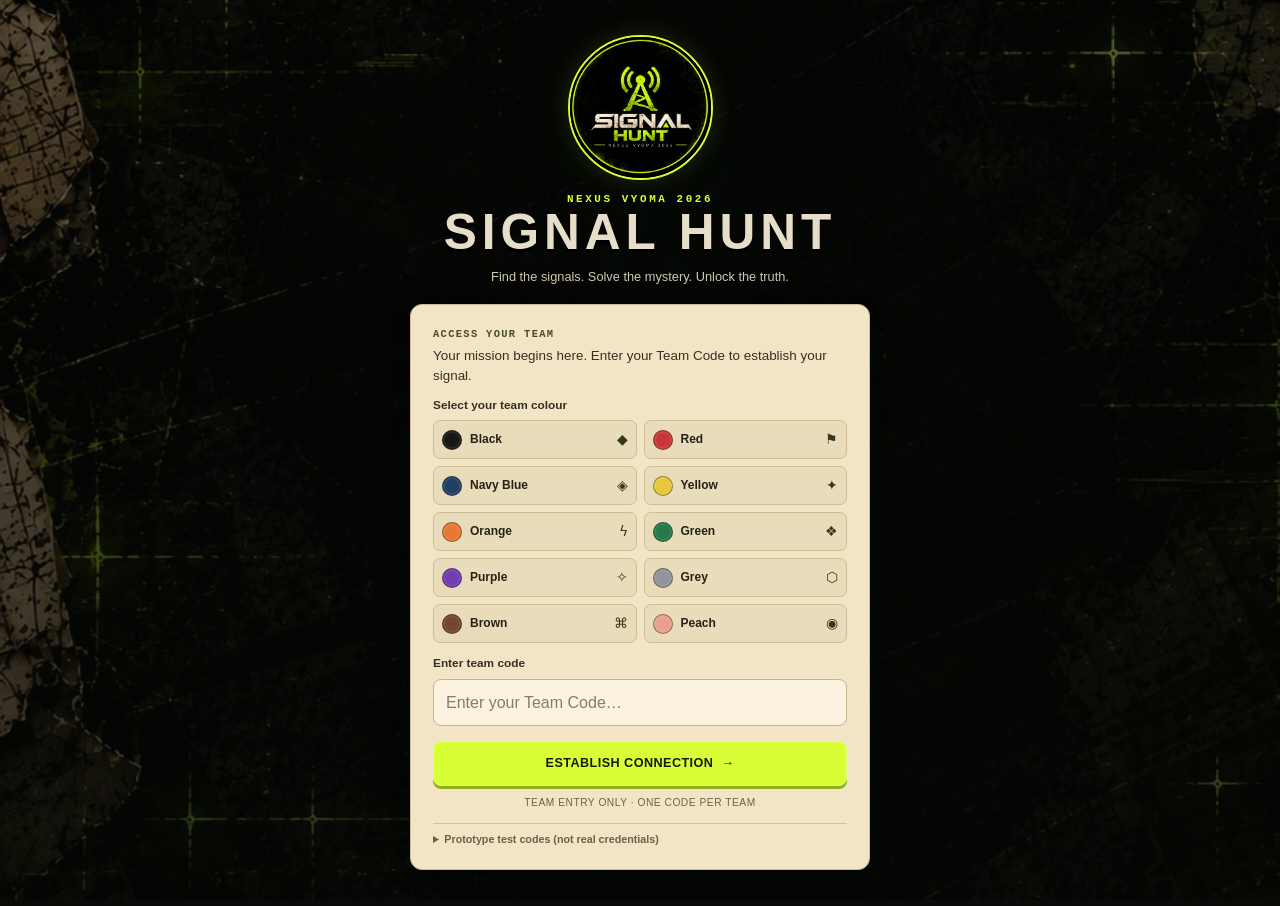
==== commit bfe0caf3: "Update frontend UI, assets and mock data" ====
--- a/frontend/index.html
+++ b/frontend/index.html
@@ -1,536 +1,323 @@
 <!DOCTYPE html>
 <html lang="en">
 <head>
-  <meta charset="UTF-8" />
-  <meta name="viewport" content="width=device-width, initial-scale=1.0" />
-
-  <!-- SEO -->
+  <meta charset="UTF-8">
+  <meta name="viewport" content="width=device-width, initial-scale=1.0">
+  <meta name="theme-color" content="#0a0b09">
+  <meta name="description" content="Signal Hunt — Nexus Vyoma 2026 campus challenge.">
   <title>Signal Hunt — Nexus Vyoma 2026</title>
-  <meta name="description"
-        content="Signal Hunt is the campus puzzle challenge for Nexus Vyoma 2026. Find the signals. Solve the mystery. Unlock the truth." />
-  <meta name="theme-color" content="#111210" />
-
-  <!-- Stylesheets -->
-  <link rel="stylesheet" href="styles/main.css" />
-  <link rel="stylesheet" href="styles/components.css" />
+  <link rel="stylesheet" href="styles/base.css">
+  <link rel="stylesheet" href="styles/components.css">
+  <link rel="stylesheet" href="styles/pages/login.css">
+  <link rel="stylesheet" href="styles/pages/home.css">
+  <link rel="stylesheet" href="styles/pages/team-profile.css">
+  <link rel="stylesheet" href="styles/pages/mission.css">
+  <link rel="stylesheet" href="styles/pages/knowledge.css">
+  <link rel="stylesheet" href="styles/pages/rules.css">
+  <link rel="stylesheet" href="styles/pages/security.css">
+  <link rel="stylesheet" href="styles/pages/campus-map.css">
+  <link rel="stylesheet" href="styles/pages/game.css">
+  <link rel="stylesheet" href="styles/pages/results.css">
 </head>
 <body>
-
-  <!-- CRT scanline overlay (cosmetic only) -->
-  <div id="scanline" aria-hidden="true"></div>
-
-
-  <!-- ================================================================
-       LOGIN SCREEN
-       ================================================================ -->
-  <div id="login-screen">
-
-    <!-- Hero branding -->
-    <div class="login-hero">
-      <!-- SVG antenna tower icon -->
-      <svg class="login-logo-icon" viewBox="0 0 64 64" fill="none" xmlns="http://www.w3.org/2000/svg" aria-hidden="true">
-        <!-- Tower legs -->
-        <line x1="32" y1="10" x2="14" y2="54" stroke="#c8f135" stroke-width="2.5" stroke-linecap="round"/>
-        <line x1="32" y1="10" x2="50" y2="54" stroke="#c8f135" stroke-width="2.5" stroke-linecap="round"/>
-        <!-- Cross braces -->
-        <line x1="20" y1="34" x2="44" y2="34" stroke="#c8f135" stroke-width="1.8" stroke-linecap="round"/>
-        <line x1="17" y1="46" x2="47" y2="46" stroke="#c8f135" stroke-width="1.8" stroke-linecap="round"/>
-        <line x1="22" y1="34" x2="16" y2="46" stroke="#c8f135" stroke-width="1.2" opacity="0.5"/>
-        <line x1="42" y1="34" x2="48" y2="46" stroke="#c8f135" stroke-width="1.2" opacity="0.5"/>
-        <!-- Tip glow circle -->
-        <circle cx="32" cy="9" r="3.5" fill="#c8f135"/>
-        <!-- Signal arcs -->
-        <path d="M22 16 Q32 8 42 16" stroke="#c8f135" stroke-width="1.5" fill="none" stroke-linecap="round" opacity="0.7"/>
-        <path d="M16 11 Q32 1  48 11" stroke="#c8f135" stroke-width="1.5" fill="none" stroke-linecap="round" opacity="0.35"/>
-      </svg>
-
-      <h1>SIGNAL HUNT</h1>
-      <p class="event-sub">Nexus Vyoma 2026 · Campus Puzzle Challenge</p>
-      <p class="tagline">Find the signals. Solve the mystery. Unlock the truth.</p>
-    </div><!-- /.login-hero -->
-
-
-    <!-- Login card -->
-    <div class="login-card" role="main">
-      <p class="login-card-title">Access Your Team</p>
-
-      <form id="login-form" novalidate autocomplete="off">
-
-        <!-- Step 1: colour selection -->
-        <div class="colour-select-wrap">
-          <label class="colour-select-label">Select your team colour</label>
-          <div
-            id="colour-grid"
-            class="colour-grid"
-            role="radiogroup"
-            aria-label="Team colour selection"
-          >
-            <!-- Chips injected by app.js -->
-          </div>
-        </div>
-
-        <!-- Step 2: team code -->
-        <div class="field-group">
-          <label class="field-label" for="team-code-input">Enter team code</label>
-          <input
-            id="team-code-input"
-            class="field-input"
-            type="text"
-            placeholder="e.g. R7X2"
-            maxlength="24"
-            spellcheck="false"
-            autocorrect="off"
-            autocapitalize="characters"
-          />
-        </div>
-
-        <!-- Error message -->
-        <p id="login-error" role="alert" aria-live="polite"></p>
-
-        <!-- Submit -->
-        <button id="login-submit" type="submit" class="btn-cta">
-          <span>Enter the Hunt</span>
-          <span class="arrow">→</span>
+  <!-- LOGIN: mock authentication for local UI testing only. -->
+  <section id="login-screen" class="login-screen" aria-labelledby="login-title">
+    <div class="login-wrap">
+      <img class="login-logo" src="assets/signal-hunt-logo.webp" alt="Signal Hunt logo">
+      <p class="eyebrow">NEXUS VYOMA 2026</p>
+      <h1 id="login-title">SIGNAL HUNT</h1>
+      <p class="login-tagline">Find the signals. Solve the mystery. Unlock the truth.</p>
+
+      <form id="login-form" class="paper-card login-card">
+        <p class="section-kicker">ACCESS YOUR TEAM</p>
+        <p class="login-instruction">Your mission begins here. Enter your Team Code to establish your signal.</p>
+        <label class="field-label">Select your team colour</label>
+        <div id="team-colour-options" class="team-colour-options" role="group" aria-label="Select team colour"></div>
+        <input id="team-colour" type="hidden" value="">
+
+        <label class="field-label" for="team-code">Enter team code</label>
+        <input id="team-code" class="text-input" type="text" autocomplete="off" placeholder="Enter your Team Code…" required>
+        <p id="login-error" class="form-message error-message" role="alert" hidden></p>
+        <button class="btn btn-primary btn-wide" type="submit">ESTABLISH CONNECTION <span aria-hidden="true">→</span></button>
+        <p class="fine-print">TEAM ENTRY ONLY · ONE CODE PER TEAM</p>
+        <details class="demo-details">
+          <summary>Prototype test codes (not real credentials)</summary>
+          <div id="demo-team-codes" class="demo-code-list"></div>
+        </details>
+      </form>
+    </div>
+  </section>
+
+  <!-- APP: all views live here; navigation switches views without reload. -->
+  <div id="app-shell" class="app-shell is-hidden">
+    <header class="app-header">
+      <button class="brand-button" type="button" data-page="home" aria-label="Signal Hunt home">
+        <img src="assets/signal-hunt-logo.webp" alt="" class="header-logo">
+        <span class="brand-copy"><strong>SIGNAL HUNT</strong><small>NEXUS VYOMA 2026</small></span>
+      </button>
+      <nav class="desktop-nav" aria-label="Main navigation">
+        <button type="button" data-page="home" class="nav-link is-active">Home</button>
+        <button type="button" data-page="mission" class="nav-link">Mission</button>
+        <button type="button" data-page="knowledge" class="nav-link">Knowledge</button>
+        <button type="button" data-page="rules" class="nav-link">Rules</button>
+        <button type="button" data-page="security" class="nav-link">Security</button>
+      </nav>
+      <div class="header-actions">
+        <span class="connection-dot" title="Prototype status" aria-label="Prototype mode"></span>
+        <button type="button" class="profile-shortcut" data-page="team-profile" aria-label="Open team profile">
+          <span id="header-team-shield" class="team-shield small-shield">◆</span>
         </button>
-
-        <!-- Prototype data notice -->
-        <div class="mock-notice" role="note">
-          <strong>⚠ PROTOTYPE DATA</strong><br />
-          Pick a colour, then type its code. Examples:<br />
-          Red → <strong>RED-ALPHA</strong> · Blue → <strong>BLUE-NOVA</strong> · Gold → <strong>GLD-CROWN</strong>
-        </div>
-
-      </form>
-    </div><!-- /.login-card -->
-
-    <p class="entry-note">Team entry only · Each team has a unique code</p>
-
-  </div><!-- /#login-screen -->
-
-
-  <!-- ================================================================
-       APP SHELL (shown after login)
-       ================================================================ -->
-  <div id="app-shell" class="hidden">
-
-    <!-- ── Top Bar ── -->
-    <header class="topbar" role="banner">
-
-      <!-- Brand -->
-      <div class="topbar-brand">
-        <!-- Antenna icon (small) -->
-        <svg class="topbar-antenna" viewBox="0 0 64 64" fill="none" xmlns="http://www.w3.org/2000/svg" aria-hidden="true">
-          <line x1="32" y1="10" x2="14" y2="54" stroke="#c8f135" stroke-width="3" stroke-linecap="round"/>
-          <line x1="32" y1="10" x2="50" y2="54" stroke="#c8f135" stroke-width="3" stroke-linecap="round"/>
-          <line x1="20" y1="34" x2="44" y2="34" stroke="#c8f135" stroke-width="2" stroke-linecap="round"/>
-          <line x1="17" y1="46" x2="47" y2="46" stroke="#c8f135" stroke-width="2" stroke-linecap="round"/>
-          <circle cx="32" cy="9" r="4" fill="#c8f135"/>
-          <path d="M22 16 Q32 8 42 16" stroke="#c8f135" stroke-width="1.8" fill="none" stroke-linecap="round" opacity="0.6"/>
-        </svg>
-        <div class="topbar-logo-text">
-          <span class="logo-main">SIGNAL HUNT</span>
-          <span class="logo-sub">Nexus Vyoma 2026</span>
-        </div>
+        <button id="logout-button" type="button" class="logout-button">LOGOUT</button>
       </div>
-
-      <!-- Desktop navigation — populated by nav.js -->
-      <nav class="desktop-nav" aria-label="Main navigation">
-        <ul id="nav-links">
-          <!-- Injected by nav.js -->
-        </ul>
-      </nav>
-
-      <div class="topbar-spacer"></div>
-
-      <!-- Right cluster -->
-      <div class="topbar-right">
-        <!-- Team colour dot -->
-        <div id="topbar-team-colour" aria-hidden="true"></div>
-        <!-- Profile modal trigger -->
-        <button id="profile-btn" class="btn-profile" aria-label="View team profile">👤</button>
-        <!-- Logout -->
-        <button id="logout-btn" class="btn-logout" aria-label="Log out">Logout</button>
-      </div>
-
-    </header><!-- /.topbar -->
-
-
-    <!-- ── Main content ── -->
-    <main class="page-content" id="main-content" role="main">
-
-
-      <!-- ═══════════════════════════════════════════════════
-           HOME / WAITING ROOM
-           ═══════════════════════════════════════════════════ -->
-      <section
-        id="section-home"
-        class="section"
-        aria-label="Home — Waiting Room"
-        aria-hidden="true"
-      >
-        <div class="waiting-room">
-
-          <!-- Welcome banner (parchment) -->
-          <div class="welcome-banner">
-            <!-- Greeting populated by app.js -->
-            <div
-              class="team-greeting"
-              id="welcome-greeting"
-              data-profile="welcome-greeting"
-            >Welcome, Team.</div>
-            <div class="team-code-line">
-              <!-- Team colour dot -->
-              <span
-                class="team-colour-dot"
-                id="welcome-colour-dot"
-                data-profile="colour-dot"
-                aria-hidden="true"
-              ></span>
-              <!-- Team code -->
-              <span
-                id="welcome-team-code"
-                data-profile="team-code"
-                style="font-family:var(--font-mono); font-size:0.8rem;"
-              >Team Code: —</span>
-            </div>
-          </div>
-
-          <!-- Game status card -->
-          <div id="game-status-card" class="game-status-card" aria-live="polite">
-            <div class="gs-label">Game Status</div>
-
-            <!-- Standby pill -->
-            <div class="standby-pill">
-              <div class="standby-pill-icon" aria-hidden="true">📡</div>
-              <div class="standby-pill-text">
-                <div class="pill-title">
-                  <span
-                    id="game-status-badge"
-                    data-profile="game-status"
-                    class="status-badge status-wait"
-                  >Standby · Awaiting Host</span>
-                </div>
-                <div class="pill-sub">
-                  The host has not started the game yet.<br />
-                  Read the mission, knowledge, and rules to prepare.
-                </div>
-              </div>
-            </div>
-
-            <div class="terminal-dots" aria-hidden="true">
-              <span></span><span></span><span></span>
-            </div>
-            <div class="prototype-start-wrap">
-              <span class="prototype-control-label">Local UI preview only</span>
-              <button id="preview-host-start" class="preview-start-btn" type="button">Preview when host starts →</button>
-            </div>
-          </div>
-
-          <!-- Local-only UI preview: simulates the appearance after a host starts the game. -->
-          <div id="active-game-preview" class="active-game-preview hidden" aria-live="polite">
-            <div class="active-game-heading">
-              <div>
-                <p class="active-game-eyebrow">LIVE TRANSMISSION</p>
-                <h2>Signal Hunt is active</h2>
-              </div>
-              <span class="active-live-badge"><span aria-hidden="true"></span> GAME ACTIVE</span>
-            </div>
-
-            <div class="active-level-strip">
-              <span>LEVEL 01 <span aria-hidden="true">/</span> 04</span>
-              <span>STATUS: IN PROGRESS</span>
-            </div>
-
-            <article id="active-challenge-card" class="active-challenge-card">
-              <div class="active-card-topline">
-                <span class="active-card-eyebrow">CURRENT CHALLENGE</span>
-                <span class="active-challenge-index">01</span>
-              </div>
-              <div class="active-challenge-main">
-                <div class="active-signal-mark" aria-hidden="true">· — · ·</div>
-                <h3>Morse Code</h3>
-                <p>Solve the clue at your station, then enter the unique code printed inside your team's envelope.</p>
-                <div class="active-stage-track" aria-label="Challenge stages">
-                  <div class="active-stage current"><span>01</span><small>Morse</small></div>
-                  <div class="active-stage"><span>02</span><small>Binary</small></div>
-                  <div class="active-stage"><span>03</span><small>FSK</small></div>
-                  <div class="active-stage"><span>04</span><small>Final</small></div>
-                </div>
-                <button id="preview-station-open" class="btn-cta active-code-cta" type="button">
-                  <span>Preview Station Code Screen</span><span class="arrow" aria-hidden="true">→</span>
-                </button>
-              </div>
-            </article>
-
-            <article id="station-code-preview" class="station-code-preview hidden">
-              <div class="station-code-icon" aria-hidden="true">⌁</div>
-              <p class="active-card-eyebrow">STATION VERIFICATION</p>
-              <h3>Enter Station Code</h3>
-              <p>Enter the unique code printed inside your team's station envelope.</p>
-              <label for="preview-station-code">Station code</label>
-              <input id="preview-station-code" class="field-input" type="text" placeholder="e.g. X7KP4M" maxlength="12" autocomplete="off" />
-              <button id="preview-code-back" class="btn-modal-cta" type="button">Back to active game</button>
-              <p class="prototype-preview-note">Visual preview only — code verification is not connected yet.</p>
-            </article>
-
-            <div class="active-game-footer">
-              <p class="prototype-preview-note">DEMO PREVIEW ONLY · This does not start a real game or contact the backend.</p>
-              <button id="preview-host-reset" class="preview-return-btn" type="button">← Return to waiting room preview</button>
-            </div>
-          </div>
-
-          <!-- Home quick navigation: consistent lime icons, parchment labels -->
-          <div id="home-quick-nav" class="home-quick-nav">
-            <button class="quick-tile" onclick="Nav.switchTo('mission')" type="button">
-              <span class="quick-tile-icon" aria-hidden="true">▤</span>
-              <span class="quick-tile-text">
-                <span class="tile-label">Mission</span>
-                <span class="tile-sub">Event story &amp; flow</span>
-              </span>
-            </button>
-            <button class="quick-tile" onclick="Nav.switchTo('knowledge')" type="button">
-              <span class="quick-tile-icon" aria-hidden="true">◫</span>
-              <span class="quick-tile-text">
-                <span class="tile-label">Knowledge</span>
-                <span class="tile-sub">Signal reference sheets</span>
-              </span>
-            </button>
-            <button class="quick-tile" onclick="Nav.switchTo('rules')" type="button">
-              <span class="quick-tile-icon quick-tile-icon-check" aria-hidden="true">✓</span>
-              <span class="quick-tile-text">
-                <span class="tile-label">Rules</span>
-                <span class="tile-sub">Important guidelines</span>
-              </span>
-            </button>
-            <button class="quick-tile" id="home-profile-tile" type="button">
-              <span class="quick-tile-icon" aria-hidden="true">♙</span>
-              <span class="quick-tile-text">
-                <span class="tile-label">Team Profile</span>
-                <span class="tile-sub">Team colour &amp; status</span>
-              </span>
-            </button>
-            <button class="quick-tile quick-tile-map" onclick="Nav.switchTo('campus-map')" type="button">
-              <span class="quick-tile-icon" aria-hidden="true">⌖</span>
-              <span class="quick-tile-text">
-                <span class="tile-label">Campus Map</span>
-                <span class="tile-sub">View college map</span>
-              </span>
-            </button>
-          </div>
-        </div><!-- /.waiting-room -->
-      </section><!-- /#section-home -->
-
-
-      <!-- ═══════════════════════════════════════════════════
-           MISSION SECTION
-           ═══════════════════════════════════════════════════ -->
-            <!-- MISSION SECTION -->
-      <section id="section-mission" class="section" aria-label="Mission" aria-hidden="true">
-        <div class="section-header">
-          <h2>Mission</h2>
-          <span class="section-id">SH-02</span>
-        </div>
-
-        <article class="sh-mission-card">
-          <div class="image-placeholder sh-mission-hero" role="img" aria-label="Mission image placeholder">
-            <span>IMAGE</span>
-          </div>
-          <div class="sh-mission-copy">
-            <p class="sh-eyebrow">The Mission</p>
-            <p class="sh-mission-description">Decode the signals, follow the clues, reach the checkpoints and complete all four challenges. Use your knowledge, teamwork and observation to reach the final destination.</p>
-          </div>
-
-          <div class="sh-stations-header">The Four Stations</div>
-          <div class="sh-stations-list" aria-label="The four stations">
-            <div class="sh-station-row"><span class="sh-station-number">01</span><span class="sh-station-name">Morse Code</span><span class="sh-station-arrow" aria-hidden="true">›</span></div>
-            <div class="sh-station-row"><span class="sh-station-number">02</span><span class="sh-station-name">Binary ASCII</span><span class="sh-station-arrow" aria-hidden="true">›</span></div>
-            <div class="sh-station-row"><span class="sh-station-number">03</span><span class="sh-station-name">FSK Signals</span><span class="sh-station-arrow" aria-hidden="true">›</span></div>
-            <div class="sh-station-row"><span class="sh-station-number">04</span><span class="sh-station-name">Final Challenge</span><span class="sh-station-arrow" aria-hidden="true">›</span></div>
-          </div>
+    </header>
+
+    <main id="main-content" class="app-main">
+      <!-- HOME / WAITING ROOM -->
+      <section id="view-home" class="view is-active" aria-labelledby="home-title">
+        <div class="home-welcome paper-card">
+          <div class="home-welcome-copy">
+            <p class="section-kicker">OPERATIVE BRIEFING</p>
+            <h2 id="home-title">WELCOME, OPERATIVE!</h2>
+            <p>Your team is connected. Prepare to decode the signals and begin your mission.</p>
+            <div class="team-mini-line"><span id="home-team-dot" class="colour-dot"></span><span id="home-team-label">Choose a team to begin</span></div>
+          </div>
+          <div class="welcome-emblem" id="home-emblem" aria-hidden="true">◆</div>
+        </div>
+
+        <div class="host-status-card">
+          <div class="status-icon" aria-hidden="true">⌁</div>
+          <div class="status-copy">
+            <p class="section-kicker">GAME STATUS</p>
+            <strong id="home-status-title">STATUS: AWAITING THE SIGNAL…</strong>
+            <p id="home-status-text">The frequency is silent. Await the host’s transmission to begin your hunt.</p>
+          </div>
+          <span class="status-pulse" aria-hidden="true"></span>
+        </div>
+
+        <div class="prototype-notice">
+          <span class="prototype-label">LOCAL PREVIEW ONLY · NOT THE REAL HOST CONTROL</span>
+          <button id="preview-host-start" type="button" class="btn btn-primary btn-compact">Preview active game (local demo) <span aria-hidden="true">→</span></button>
+        </div>
+
+        <div class="home-tiles" aria-label="Home shortcuts">
+          <button class="home-tile" type="button" data-page="mission"><span class="tile-icon" aria-hidden="true">▤</span><span class="tile-copy"><strong>Mission</strong><small>Mission briefing &amp; stations</small></span><span class="tile-arrow">›</span></button>
+          <button class="home-tile" type="button" data-page="knowledge"><span class="tile-icon" aria-hidden="true">◈</span><span class="tile-copy"><strong>Knowledge</strong><small>Signal reference files</small></span><span class="tile-arrow">›</span></button>
+          <button class="home-tile" type="button" data-page="rules"><span class="tile-icon" aria-hidden="true">✓</span><span class="tile-copy"><strong>Rules</strong><small>Operative guidelines</small></span><span class="tile-arrow">›</span></button>
+          <button class="home-tile" type="button" data-page="team-profile"><span class="tile-icon" aria-hidden="true">♙</span><span class="tile-copy"><strong>Team Profile</strong><small>Colour, emblem &amp; status</small></span><span class="tile-arrow">›</span></button>
+          <button class="home-tile wide-tile" type="button" data-page="campus-map"><span class="tile-icon" aria-hidden="true">⌖</span><span class="tile-copy"><strong>Campus Map</strong><small>View the college map</small></span><span class="tile-arrow">›</span></button>
+          <button class="home-tile" type="button" data-page="security"><span class="tile-icon" aria-hidden="true">⬡</span><span class="tile-copy"><strong>Security</strong><small>Mission integrity policy</small></span><span class="tile-arrow">›</span></button>
+          <button class="home-tile submit-tile" type="button" data-page="station-code"><span class="tile-icon" aria-hidden="true">⌁</span><span class="tile-copy"><strong>Submit Clue</strong><small>Enter the unique station code</small></span><span class="tile-arrow">›</span></button>
+        </div>
+      </section>
+
+      <!-- TEAM PROFILE -->
+      <section id="view-team-profile" class="view" aria-labelledby="profile-title" hidden>
+        <div class="section-heading"><div><p class="section-kicker">IDENTITY RECORD</p><h2 id="profile-title">TEAM PROFILE</h2></div><span class="section-id">SH-01</span></div>
+        <div class="profile-paper paper-card">
+          <div id="profile-shield" class="profile-shield"><span id="profile-team-symbol">◆</span></div>
+          <div class="profile-main"><p class="section-kicker">REGISTERED OPERATIVE UNIT</p><h3 id="profile-team-name">TEAM NOT LOGGED IN</h3><p id="profile-team-code" class="profile-code">PROTOTYPE MODE</p></div>
+          <div class="profile-divider"></div>
+          <div class="profile-detail"><span>ASSIGNED COLOUR</span><strong id="profile-colour-name">—</strong><span id="profile-colour-swatch" class="profile-colour-swatch"></span></div>
+          <div class="profile-detail"><span>CURRENT STATUS</span><strong id="profile-status">AWAITING THE SIGNAL</strong></div>
+          <p class="profile-note">No participant names or personal member details are displayed.</p>
+        </div>
+        <button type="button" class="btn btn-secondary btn-wide" data-page="home">← BACK TO HOME</button>
+      </section>
+
+      <!-- MISSION -->
+      <section id="view-mission" class="view" aria-labelledby="mission-title" hidden>
+        <div class="section-heading"><div><p class="section-kicker">SH-02 / BRIEFING FILE</p><h2 id="mission-title">MISSION</h2></div><span class="section-id">SH-02</span></div>
+        <article class="mission-card paper-card">
+          <img class="mission-banner" src="assets/signal-hunt-banner.webp" alt="Signal Hunt mission artwork">
+          <div class="mission-copy">
+            <p class="section-kicker">MISSION BRIEFING: SIGNAL HUNT</p>
+            <p>A signal has emerged from the unknown. Hidden codes hold the truth, and every clue leads deeper into the mystery. Decode the transmissions. Uncover what lies beneath. Your mission begins when the signal calls.</p>
+          </div>
+          <div class="stations-header"><h3>THE FOUR STATIONS</h3><span>4 SIGNALS</span></div>
+          <div class="station-list">
+            <div class="station-row"><span class="station-number">01</span><span class="station-copy"><strong>Morse Code</strong><small>Decode the rhythm.</small></span><span class="station-arrow" aria-hidden="true">›</span></div>
+            <div class="station-row"><span class="station-number">02</span><span class="station-copy"><strong>Binary ASCII</strong><small>Read the digital trail.</small></span><span class="station-arrow" aria-hidden="true">›</span></div>
+            <div class="station-row"><span class="station-number">03</span><span class="station-copy"><strong>FSK Signals</strong><small>Follow the frequency.</small></span><span class="station-arrow" aria-hidden="true">›</span></div>
+            <div class="station-row"><span class="station-number">04</span><span class="station-copy"><strong>Final Challenge</strong><small>Combine what you learned.</small></span><span class="station-arrow" aria-hidden="true">›</span></div>
+          </div>
+          <div class="mission-footer"><span>DECODE</span><span>OBSERVE</span><span>COLLABORATE</span></div>
         </article>
-      </section><!-- /#section-mission -->
-
-
-      <!-- ═══════════════════════════════════════════════════
-           KNOWLEDGE SECTION
-           ═══════════════════════════════════════════════════ -->
-            <!-- KNOWLEDGE SECTION -->
-      <section id="section-knowledge" class="section" aria-label="Knowledge" aria-hidden="true">
-        <div class="section-header">
-          <h2>Knowledge</h2>
-          <span class="section-id">SH-03</span>
-        </div>
-
-        <div class="knowledge-layout sh-knowledge-layout">
-          <nav class="knowledge-sidebar sh-knowledge-index" aria-label="Knowledge topics">
-            <button class="knowledge-nav-item sh-knowledge-card active" data-pane="morse" type="button">
-              <span class="image-placeholder sh-knowledge-thumb" role="img" aria-label="Morse Code image placeholder"><span>IMAGE</span></span>
-              <span class="sh-knowledge-copy"><strong>Morse Code</strong><small>Dots, dashes and letter decoding</small><span class="sh-view-reference">View Reference <b aria-hidden="true">›</b></span></span>
-            </button>
-            <button class="knowledge-nav-item sh-knowledge-card" data-pane="binary" type="button">
-              <span class="image-placeholder sh-knowledge-thumb" role="img" aria-label="Binary ASCII image placeholder"><span>IMAGE</span></span>
-              <span class="sh-knowledge-copy"><strong>Binary ASCII</strong><small>8-bit sequences and text conversion</small><span class="sh-view-reference">View Reference <b aria-hidden="true">›</b></span></span>
-            </button>
-            <button class="knowledge-nav-item sh-knowledge-card" data-pane="fsk" type="button">
-              <span class="image-placeholder sh-knowledge-thumb" role="img" aria-label="FSK Signals image placeholder"><span>IMAGE</span></span>
-              <span class="sh-knowledge-copy"><strong>FSK Signals</strong><small>Frequency changes and waveform reference</small><span class="sh-view-reference">View Reference <b aria-hidden="true">›</b></span></span>
-            </button>
-            <button class="knowledge-nav-item sh-knowledge-card" data-pane="tips" type="button">
-              <span class="image-placeholder sh-knowledge-thumb" role="img" aria-label="Extra Tips image placeholder"><span>IMAGE</span></span>
-              <span class="sh-knowledge-copy"><strong>Extra Tips</strong><small>Useful information and examples</small><span class="sh-view-reference">View Reference <b aria-hidden="true">›</b></span></span>
-            </button>
-          </nav>
-
-          <div class="knowledge-content sh-knowledge-content">
-            <article class="knowledge-pane active" id="pane-morse">
-              <div class="sh-reference-heading"><div><div class="pane-title">Morse Code</div><div class="pane-sub">Reference Image</div></div><button class="sh-reference-back" type="button">← Back to topics</button></div>
-              <div class="pane-body"><div class="image-placeholder sh-reference-image" role="img" aria-label="Morse Code reference image placeholder"><span>IMAGE</span></div></div>
-            </article>
-            <article class="knowledge-pane" id="pane-binary">
-              <div class="sh-reference-heading"><div><div class="pane-title">Binary ASCII</div><div class="pane-sub">Reference Image</div></div><button class="sh-reference-back" type="button">← Back to topics</button></div>
-              <div class="pane-body"><div class="image-placeholder sh-reference-image" role="img" aria-label="Binary ASCII reference image placeholder"><span>IMAGE</span></div></div>
-            </article>
-            <article class="knowledge-pane" id="pane-fsk">
-              <div class="sh-reference-heading"><div><div class="pane-title">FSK Signals</div><div class="pane-sub">Reference Image</div></div><button class="sh-reference-back" type="button">← Back to topics</button></div>
-              <div class="pane-body"><div class="image-placeholder sh-reference-image" role="img" aria-label="FSK reference image placeholder"><span>IMAGE</span></div></div>
-            </article>
-            <article class="knowledge-pane" id="pane-tips">
-              <div class="sh-reference-heading"><div><div class="pane-title">Extra Tips</div><div class="pane-sub">Reference Image</div></div><button class="sh-reference-back" type="button">← Back to topics</button></div>
-              <div class="pane-body"><div class="image-placeholder sh-reference-image" role="img" aria-label="Extra Tips reference image placeholder"><span>IMAGE</span></div></div>
-            </article>
-          </div>
-        </div>
-      </section><!-- /#section-knowledge -->
-
-
-      <!-- ═══════════════════════════════════════════════════
-           RULES SECTION
-           ═══════════════════════════════════════════════════ -->
-            <!-- RULES SECTION -->
-      <section id="section-rules" class="section" aria-label="Rules and Guidelines" aria-hidden="true">
-        <div class="section-header">
-          <h2>Rules &amp; Guidelines</h2>
-          <span class="section-id">SH-04</span>
-        </div>
-
-        <ol class="rules-list sh-rules-list">
-          <li class="sh-rule-card"><span class="sh-rule-icon">◷</span><div class="rule-content"><strong>Game Rules</strong><p>Follow the host and volunteer instructions. Complete the challenges in the assigned order.</p></div></li>
-          <li class="sh-rule-card"><span class="sh-rule-icon sh-rule-check">✓</span><div class="rule-content"><strong>Zero-Warning Policy</strong><p>Rule violations may result in immediate elimination without a prior warning.</p></div></li>
-          <li class="sh-rule-card"><span class="sh-rule-icon">⬡</span><div class="rule-content"><strong>Safety Guidelines</strong><p>Stay in approved campus areas. Do not enter restricted spaces or interfere with college property.</p></div></li>
-          <li class="sh-rule-card"><span class="sh-rule-icon">✕</span><div class="rule-content"><strong>Fair Play</strong><p>Do not share station codes or clues with other teams.</p></div></li>
-          <li class="sh-rule-card"><span class="sh-rule-icon">✦</span><div class="rule-content"><strong>General Instructions</strong><p>Keep your team together and report any issue to the event volunteers.</p></div></li>
-        </ol>
-        <p class="sh-rules-note">DRAFT RULES · Final wording should be confirmed by the event organisers.</p>
-      </section><!-- /#section-rules -->
-
-      <!-- CAMPUS MAP SECTION: the real image will be added later -->
-      <section id="section-campus-map" class="section" aria-label="Campus Map" aria-hidden="true">
-        <div class="section-header">
-          <h2>Campus Map</h2>
-          <span class="section-id">SH-05</span>
-        </div>
-        <article class="sh-map-card">
-          <p class="sh-map-title">College Campus Map</p>
-          <div class="image-placeholder sh-campus-map-image" role="img" aria-label="College campus map image placeholder"><span>IMAGE</span></div>
-          <p class="sh-map-note">The accurate college map will be added here later.</p>
-          <button class="sh-map-back" type="button" onclick="Nav.switchTo('home')">← Back to Home</button>
-        </article>
-      </section><!-- /#section-campus-map -->
-
-    </main><!-- /#main-content -->
-
-
-    <!-- ── Mobile bottom navigation — built by nav.js ── -->
+      </section>
+
+      <!-- KNOWLEDGE -->
+      <section id="view-knowledge" class="view" aria-labelledby="knowledge-title" hidden>
+        <div class="section-heading"><div><p class="section-kicker">SH-03 / RESTRICTED REFERENCE</p><h2 id="knowledge-title">KNOWLEDGE</h2></div><span class="section-id">SH-03</span></div>
+        <div id="knowledge-list-view" class="knowledge-list-view">
+          <p class="archive-heading">CLASSIFIED SIGNAL FILE <span>— DECODE THE UNKNOWN</span></p>
+          <div class="knowledge-cards">
+            <button class="knowledge-card" type="button" data-topic="morse"><span class="knowledge-thumb"><img src="assets/morse-icon.webp" alt="" loading="lazy"></span><span class="knowledge-copy"><strong>MORSE CODE</strong><small>Dots and dashes conceal the message. Decode the rhythm to reveal the hidden truth.</small><span class="view-reference">View Reference <b>›</b></span></span></button>
+            <button class="knowledge-card" type="button" data-topic="binary"><span class="knowledge-thumb"><img src="assets/binary-icon.webp" alt="" loading="lazy"></span><span class="knowledge-copy"><strong>BINARY ASCII</strong><small>Only 0s and 1s hold the key. Read the digital trail to uncover what lies beneath.</small><span class="view-reference">View Reference <b>›</b></span></span></button>
+            <button class="knowledge-card" type="button" data-topic="fsk"><span class="knowledge-thumb"><img src="assets/fsk-icon.webp" alt="" loading="lazy"></span><span class="knowledge-copy"><strong>FSK SIGNALS</strong><small>Frequencies shift, and secrets travel unseen. Decode the changing signals to uncover the message.</small><span class="view-reference">View Reference <b>›</b></span></span></button>
+          </div>
+        </div>
+        <div id="knowledge-detail-view" class="knowledge-detail-view is-hidden" aria-live="polite">
+          <div class="detail-heading"><button id="knowledge-back" type="button" class="btn btn-secondary btn-compact">← TOPICS</button><div><p class="section-kicker">CLASSIFIED SIGNAL FILE</p><h3 id="knowledge-detail-title">MORSE CODE</h3></div></div>
+          <p id="knowledge-detail-description" class="knowledge-explanation"></p>
+          <div class="reference-frame"><img id="knowledge-detail-image" src="assets/morse-code.webp" alt="Morse Code reference chart"><div id="knowledge-image-placeholder" class="image-placeholder is-hidden"><span>IMAGE TO BE ADDED</span><small>Extra Tips reference sheet pending</small></div></div>
+          <button id="open-reference-fullscreen" type="button" class="btn btn-secondary btn-wide reference-fullscreen-button">OPEN FULL SCREEN</button>
+          <p class="reference-footnote">Reference file · For use during the challenge</p>
+        </div>
+      </section>
+
+      <!-- RULES -->
+      <section id="view-rules" class="view" aria-labelledby="rules-title" hidden>
+        <div class="section-heading"><div><p class="section-kicker">SH-04 / OPERATIVE PROTOCOL</p><h2 id="rules-title">RULES &amp; GUIDELINES</h2></div><span class="section-id">SH-04</span></div>
+        <div class="rules-panel paper-card">
+          <div class="rules-intro"><span class="rules-main-icon" aria-hidden="true">✓</span><div><strong>READ BEFORE THE SIGNAL</strong><small>All teams must follow the event guidelines.</small></div></div>
+          <ol id="rules-list" class="rules-list">
+            <li><span class="rule-icon">01</span><span>Teams must decode each clue and submit the correct answers on the website.</span></li>
+            <li><span class="rule-icon">02</span><span>Teams must not skip stages or enter restricted areas.</span></li>
+            <li><span class="rule-icon">03</span><span>Work only with your registered team members.</span></li>
+            <li><span class="rule-icon">04</span><span>Do not tamper with other teams' materials.</span></li>
+            <li><span class="rule-icon">05</span><span>Do not use outside assistance or unauthorized AI help.</span></li>
+            <li><span class="rule-icon">06</span><span>Stay within the designated event areas.</span></li>
+            <li><span class="rule-icon">07</span><span>Repeated violation of rules will lead to disqualification.</span></li>
+            <li><span class="rule-icon">08</span><span>Harassment and unsafe conduct will lead to immediate termination.</span></li>
+            <li><span class="rule-icon">09</span><span>Follow announcements and instructions carefully given by the organizing team.</span></li>
+            <li><span class="rule-icon">10</span><span>Submit answers carefully on the website.</span></li>
+            <li><span class="rule-icon">11</span><span>Keep your personal team details private.</span></li>
+          </ol>
+        </div>
+      </section>
+
+      <!-- SECURITY -->
+      <section id="view-security" class="view" aria-labelledby="security-title" hidden>
+        <div class="section-heading"><div><p class="section-kicker">SH-05 / MISSION INTEGRITY</p><h2 id="security-title">SECURITY</h2></div><span class="section-id">SH-05</span></div>
+        <div class="security-card paper-card">
+          <div class="security-symbol" aria-hidden="true">⬡</div>
+          <p class="section-kicker">ZERO-WARNING POLICY</p>
+          <h3>STAY WITHIN THE MISSION</h3>
+          <p>Leaving the website or using the browser Back button will result in immediate elimination.</p>
+          <div class="security-divider"></div>
+          <p class="security-footnote">Moving between pages inside Signal Hunt is allowed. Follow the approved event rules and organiser instructions throughout the hunt.</p>
+        </div>
+        <div class="demo-only-card"><span class="prototype-label">LOCAL PREVIEW ONLY</span><p>This button previews the elimination screen. It does not enforce real elimination.</p><button id="preview-elimination" type="button" class="btn btn-danger btn-wide">Preview elimination screen</button></div>
+      </section>
+
+      <!-- CAMPUS MAP -->
+      <section id="view-campus-map" class="view" aria-labelledby="campus-map-title" hidden>
+        <div class="section-heading"><div><p class="section-kicker">SH-06 / FIELD REFERENCE</p><h2 id="campus-map-title">CAMPUS MAP</h2></div><span class="section-id">SH-06</span></div>
+        <div class="map-card paper-card"><p class="map-caption">COLLEGE GROUNDS · REFERENCE MAP</p><div class="map-image-frame"><img src="assets/campus-map.webp" alt="Illustrated college campus map supplied for Signal Hunt"></div><p class="map-note">Use the map as a guide. Follow event-area boundaries and organiser instructions.</p><button class="btn btn-secondary btn-wide" type="button" data-page="home">← BACK TO HOME</button></div>
+      </section>
+
+      <!-- ACTIVE GAME (local demo until backend integration) -->
+      <section id="view-active-game" class="view" aria-labelledby="active-game-title" hidden>
+        <div class="section-heading"><div><p class="section-kicker">LIVE TRANSMISSION · PROTOTYPE</p><h2 id="active-game-title">THE HUNT IS LIVE</h2></div><span class="game-live-pill"><span></span> ACTIVE</span></div>
+        <div class="game-progress-panel">
+          <div class="progress-topline"><span id="game-level-label">LEVEL 1 OF 4</span><span id="game-progress-count">0 / 4 COMPLETE</span></div>
+          <div class="level-track" id="level-track" aria-label="Level progress"><span class="level-step is-current">01</span><span class="level-connector"></span><span class="level-step">02</span><span class="level-connector"></span><span class="level-step">03</span><span class="level-connector"></span><span class="level-step">04</span></div>
+        </div>
+        <div class="current-challenge paper-card">
+          <div id="game-topic-icon" class="challenge-icon"><img src="assets/morse-icon.webp" alt=""></div>
+          <p class="section-kicker">CURRENT STATION</p>
+          <h3 id="game-station-title">01 · MORSE CODE</h3>
+          <p id="game-station-description">The hunt is live; every signal leads closer to the truth.</p>
+          <div class="instruction-strip"><span aria-hidden="true">⌁</span><p id="game-instruction">Solve the physical clue at your station, then enter the unique code from the envelope.</p></div>
+          <button id="initiate-transmission" type="button" class="btn btn-primary btn-wide">INITIATE TRANSMISSION <span aria-hidden="true">→</span></button>
+        </div>
+        <p class="demo-warning">DEMO MODE · No timer. Station codes are fake test values until the backend is connected.</p>
+        <p class="game-nav-note">Mission, Knowledge, Rules, Security, Team Profile and Campus Map remain available during the challenge.</p>
+      </section>
+
+      <!-- STATION CODE ENTRY -->
+      <section id="view-station-code" class="view" aria-labelledby="station-code-title" hidden>
+        <div class="section-heading"><div><p class="section-kicker">STATION AUTHENTICATION</p><h2 id="station-code-title">ENTER STATION CODE</h2></div><span class="section-id" id="code-level-label">LVL 01</span></div>
+        <div class="station-code-card paper-card">
+          <div class="station-key-icon" aria-hidden="true">⌕</div>
+          <p class="section-kicker">CLASSIFIED TRANSMISSION</p>
+          <h3>STATION VERIFICATION</h3>
+          <p>Enter the unique code printed inside your team's station envelope.</p>
+          <form id="station-code-form">
+            <label for="station-code-input" class="field-label">UNIQUE STATION CODE</label>
+            <input id="station-code-input" class="text-input code-input" type="text" autocomplete="off" placeholder="Enter the classified station code…">
+            <p id="station-code-message" class="form-message" role="alert" hidden></p>
+            <button class="btn btn-primary btn-wide" type="submit">VERIFY TRANSMISSION</button>
+          </form>
+          <p class="fine-print">Codes are not case-sensitive in this prototype.</p>
+          <details class="demo-details"><summary>Prototype station codes (testing only)</summary><div id="demo-station-codes" class="demo-code-list"></div></details>
+        </div>
+        <button type="button" class="btn btn-secondary btn-wide back-to-game" data-page="active-game">← BACK TO CURRENT LEVEL</button>
+      </section>
+
+      <!-- INVALID CODE -->
+      <section id="view-code-invalid" class="view result-view" aria-labelledby="invalid-title" hidden>
+        <div class="result-card error-result">
+          <div class="result-symbol" aria-hidden="true">×</div>
+          <p class="section-kicker">TRANSMISSION FAILED</p>
+          <h2 id="invalid-title">SIGNAL REJECTED — ACCESS DENIED</h2>
+          <p>The code is unrecognised. Recheck the signal and try again.</p>
+          <button id="retry-station-code" class="btn btn-danger btn-wide" type="button">TRY AGAIN</button>
+        </div>
+      </section>
+
+      <!-- CORRECT CODE -->
+      <section id="view-code-success" class="view result-view" aria-labelledby="success-title" hidden>
+        <div class="result-card success-result">
+          <div class="result-symbol" aria-hidden="true">✓</div>
+          <p class="section-kicker">TRANSMISSION CONFIRMED</p>
+          <h2 id="success-title">SIGNAL DECODED — ACCESS GRANTED</h2>
+          <p>The code is verified. Another mystery solved; your mission continues.</p>
+          <div class="completed-level-card"><span id="success-level-label">LEVEL 1 COMPLETE</span><strong id="success-station-name">MORSE CODE</strong><div id="success-progress" class="success-progress">01 / 04</div></div>
+          <button id="continue-game" class="btn btn-primary btn-wide" type="button">CONTINUE <span aria-hidden="true">→</span></button>
+          <p class="fine-print">The next challenge appears after you continue.</p>
+        </div>
+      </section>
+
+      <!-- ALL STATIONS COMPLETE -->
+      <section id="view-complete" class="view result-view" aria-labelledby="complete-title" hidden>
+        <div class="result-card complete-result">
+          <div class="trophy-symbol" aria-hidden="true">★</div>
+          <p class="section-kicker">FINAL TRANSMISSION</p>
+          <h2 id="complete-title">MISSION ACCOMPLISHED</h2>
+          <p>Every signal decoded. Every mystery uncovered. Your team has conquered the hunt. The final transmission is complete.</p>
+          <div class="complete-stamp"><strong>ALL 4 STATIONS COMPLETE</strong><span>Return to Rooms 07 &amp; 08</span></div>
+          <button id="finish-demo" class="btn btn-primary btn-wide" type="button">RETURN TO HOME (DEMO)</button>
+        </div>
+      </section>
+
+      <!-- ELIMINATION -->
+      <section id="view-eliminated" class="view result-view" aria-labelledby="eliminated-title" hidden>
+        <div class="result-card eliminated-result">
+          <div class="result-symbol" aria-hidden="true">!</div>
+          <p class="section-kicker">SECURITY ALERT</p>
+          <h2 id="eliminated-title">MISSION TERMINATED — ACCESS REVOKED</h2>
+          <p>Your signal has been terminated. You are no longer authorised to continue the hunt.</p>
+          <div class="elimination-reason"><strong>REASON FOR ELIMINATION</strong><span id="elimination-reason-text">Leaving the website or navigating back violated the zero-warning policy.</span></div>
+          <div class="return-instruction">Stop playing and return to <strong>Rooms 07 &amp; 08</strong>. Report to the organising team.</div>
+          <button id="elimination-home" type="button" class="btn btn-secondary btn-wide">RETURN TO HOME (DEMO)</button>
+        </div>
+      </section>
+    </main>
+
     <nav class="bottom-nav" aria-label="Mobile navigation">
-      <ul id="nav-links-mobile">
-        <!-- Populated by nav.js -->
-      </ul>
+      <button type="button" data-page="home" class="bottom-nav-item is-active"><span>⌂</span><small>Home</small></button>
+      <button type="button" data-page="mission" class="bottom-nav-item"><span>▤</span><small>Mission</small></button>
+      <button type="button" data-page="knowledge" class="bottom-nav-item"><span>◈</span><small>Knowledge</small></button>
+      <button type="button" data-page="rules" class="bottom-nav-item"><span>✓</span><small>Rules</small></button>
     </nav>
-
-  </div><!-- /#app-shell -->
-
-
-  <!-- ================================================================
-       TEAM PROFILE MODAL
-       Shown when the profile icon is clicked.
-       app.js wires the open/close buttons.
-       ================================================================ -->
-  <div id="profile-modal-overlay" class="modal-overlay hidden" role="dialog" aria-modal="true" aria-label="Team profile">
-    <div class="profile-modal">
-
-      <div class="profile-modal-header">
-        <h3>Team Profile</h3>
-        <button id="profile-modal-close" class="btn-modal-close" aria-label="Close profile">✕</button>
-      </div>
-
-      <div class="profile-modal-body">
-
-        <!-- Colour swatch row -->
-        <div class="profile-colour-row">
-          <!-- Swatch square -->
-          <div
-            id="profile-colour-swatch"
-            class="profile-colour-swatch"
-            data-profile="colour-dot"
-            role="img"
-            aria-label="Team colour"
-          ></div>
-          <div class="profile-colour-info">
-            <div
-              class="colour-name"
-              id="profile-colour-label"
-              data-profile="colour-label"
-            >—</div>
-            <div class="colour-sub">Team Colour</div>
-          </div>
-        </div>
-
-        <!-- Info list -->
-        <div class="profile-info-list">
-
-          <div class="profile-info-row">
-            <span class="pi-label">Team Colour</span>
-            <span
-              class="pi-value"
-              id="profile-colour-label-2"
-              data-profile="colour-label"
-            >—</span>
-          </div>
-
-          <div class="profile-info-row">
-            <span class="pi-label">Team Code</span>
-            <span
-              class="pi-value"
-              id="profile-team-code"
-              data-profile="team-code"
-            >—</span>
-          </div>
-
-          <div class="profile-info-row">
-            <span class="pi-label">Current Status</span>
-            <span
-              id="profile-status"
-              data-profile="game-status"
-              class="status-badge status-wait"
-            >Standby · Awaiting Host</span>
-          </div>
-
-        </div>
-      </div><!-- /.profile-modal-body -->
-
-      <div class="profile-modal-footer">
-        <button id="profile-modal-cta" class="btn-modal-cta" type="button">Close</button>
-      </div>
-
-    </div><!-- /.profile-modal -->
-  </div><!-- /#profile-modal-overlay -->
-
-
-  <!-- Scripts: data → auth → nav → app (order matters) -->
+  </div>
+
+  <div id="reference-fullscreen" class="reference-lightbox is-hidden" role="dialog" aria-modal="true" aria-label="Full-screen knowledge reference">
+    <div class="reference-lightbox-bar"><span>CLASSIFIED SIGNAL FILE</span><button id="close-reference-fullscreen" type="button" class="btn btn-secondary btn-compact">CLOSE ✕</button></div>
+    <img id="reference-fullscreen-image" alt="Full-screen signal reference">
+  </div>
+
+  <div id="toast" class="toast" role="status" aria-live="polite" hidden></div>
+
+  <!-- Ordered classic scripts keep the prototype easy to inspect in beginner editors. -->
   <script src="js/data.js"></script>
+  <script src="js/mock-data.js"></script>
+  <script src="js/api.js"></script>
+  <script src="js/navigation.js"></script>
   <script src="js/auth.js"></script>
-  <script src="js/nav.js"></script>
+  <script src="js/profile.js"></script>
+  <script src="js/pages/knowledge.js"></script>
+  <script src="js/pages/game-flow.js"></script>
   <script src="js/app.js"></script>
-
 </body>
 </html>
--- a/frontend/styles/base.css
+++ b/frontend/styles/base.css
@@ -0,0 +1,58 @@
+/* Signal Hunt design tokens and layout primitives */
+:root {
+  --bg: #0a0b09;
+  --panel: #141612;
+  --panel-raised: #1b1e15;
+  --cream: #f2e5c5;
+  --cream-deep: #e5d5ad;
+  --ink: #1c1b13;
+  --text: #e6dec8;
+  --muted: #aaa48e;
+  --lime: #d8ff36;
+  --border: #424832;
+  --danger: #df4747;
+  --success: #70e77a;
+  --header-height: 64px;
+  --nav-height: 66px;
+  --radius: 12px;
+  --mono: "Consolas", "SFMono-Regular", monospace;
+  --display: Impact, "Arial Narrow", sans-serif;
+  font-synthesis: none;
+}
+* { box-sizing: border-box; }
+html { min-width: 320px; background: var(--bg); scroll-behavior: smooth; }
+body {
+  margin: 0; min-height: 100vh; min-height: 100dvh; color: var(--text);
+  background-color: var(--bg); font-family: Arial, Helvetica, sans-serif; font-size: 16px;
+  line-height: 1.45; position: relative; isolation: isolate;
+}
+body::before {
+  content: ""; position: fixed; inset: 0; z-index: -2; pointer-events: none;
+  background-image: linear-gradient(rgba(5,7,4,.60), rgba(5,7,4,.79)), url("../assets/signal-hunt-background.webp");
+  background-size: cover; background-position: center center; background-repeat: no-repeat;
+}
+body::after { content: ""; position: fixed; inset: 0; z-index: -1; pointer-events: none; opacity: .13; background: repeating-linear-gradient(0deg, transparent 0 3px, rgba(216,255,54,.05) 4px); }
+button, input { font: inherit; }
+button { -webkit-tap-highlight-color: transparent; }
+button:focus-visible, input:focus-visible, summary:focus-visible { outline: 2px solid var(--lime); outline-offset: 3px; }
+img { display: block; max-width: 100%; }
+.is-hidden, [hidden] { display: none !important; }
+.app-shell { min-height: 100dvh; display: flex; flex-direction: column; }
+.app-main { width: min(100%, 900px); flex: 1 0 auto; margin: 0 auto; padding: 15px 13px calc(var(--nav-height) + 26px + env(safe-area-inset-bottom)); }
+.view { display: none; flex-direction: column; min-width: 0; min-height: calc(100dvh - var(--header-height) - var(--nav-height) - 42px); gap: 12px; }
+.view.is-active { display: flex; }
+.section-heading { display: flex; align-items: center; justify-content: space-between; gap: 12px; padding: 0 2px 9px; border-bottom: 1px solid rgba(216,255,54,.25); }
+.section-heading h2 { margin: 0; color: var(--text); font-family: var(--display); font-size: clamp(1.25rem, 4vw, 1.6rem); letter-spacing: .08em; line-height: 1.1; }
+.section-kicker { margin: 0 0 5px; color: #777f54; font: 700 .65rem/1.35 var(--mono); letter-spacing: .13em; text-transform: uppercase; }
+.section-id { color: #a2a080; font: 700 .66rem var(--mono); letter-spacing: .14em; white-space: nowrap; }
+.paper-card { color: var(--ink); background: var(--cream); border: 1px solid #cabc96; border-radius: var(--radius); box-shadow: 0 8px 20px rgba(0,0,0,.23); }
+.eyebrow { color: var(--lime); font: 700 .68rem var(--mono); letter-spacing: .24em; }
+.prototype-label { display: block; color: #a1a584; font: 700 .62rem var(--mono); letter-spacing: .15em; text-transform: uppercase; }
+.fine-print { margin: 10px 0 0; color: #69634f; font-size: .64rem; text-align: center; }
+@media (min-width: 760px) {
+  :root { --header-height: 72px; }
+  .app-main { padding: 24px 24px 46px; }
+  .view { min-height: calc(100dvh - var(--header-height) - 65px); gap: 16px; }
+  body::before { background-position: center 42%; }
+}
+@media (prefers-reduced-motion: reduce) { *, *::before, *::after { scroll-behavior: auto !important; transition-duration: .01ms !important; animation-duration: .01ms !important; } }
--- a/frontend/styles/components.css
+++ b/frontend/styles/components.css
@@ -1,2039 +1,58 @@
-/* =============================================================
-   components.css — Signal Hunt Component Styles v2
-   Matches the UI reference: investigation / campus-mystery game
-   ============================================================= */
-
-
-/* ────────────────────────────────────────────────────────────
-   LOGIN SCREEN
-   ──────────────────────────────────────────────────────────── */
-
-#login-screen {
-  min-height:      100dvh;
-  display:         flex;
-  flex-direction:  column;
-  align-items:     center;
-  justify-content: center;
-  padding:         2rem 1rem;
-  gap:             1.5rem;
-  position:        relative;
+/* Shared header, navigation, buttons, cards, forms, and image frames */
+.app-header { position: sticky; top: 0; z-index: 20; display: flex; align-items: center; gap: 10px; min-height: var(--header-height); padding: 8px 12px; background: rgba(5,7,5,.96); border-bottom: 1px solid rgba(216,255,54,.3); backdrop-filter: blur(12px); }
+.brand-button { display: flex; align-items: center; gap: 8px; min-width: 0; border: 0; padding: 0; background: none; color: var(--text); text-align: left; cursor: pointer; }
+.header-logo { width: 39px; height: 39px; flex: 0 0 39px; object-fit: cover; object-position: center; border-radius: 50%; border: 1px solid var(--lime); }
+.brand-copy { display: flex; flex-direction: column; line-height: 1.1; }
+.brand-copy strong { color: var(--text); font: 900 .85rem var(--display); letter-spacing: .08em; }
+.brand-copy small { margin-top: 4px; color: #a9a68e; font: 600 .52rem var(--mono); letter-spacing: .07em; }
+.desktop-nav { display: none; align-items: center; gap: 3px; margin: 0 auto; }
+.nav-link { border: 0; border-radius: 6px; padding: 9px 10px; color: #d2cbb6; background: transparent; text-transform: uppercase; font-size: .72rem; font-weight: 800; letter-spacing: .06em; cursor: pointer; }
+.nav-link:hover, .nav-link.is-active { color: var(--lime); background: rgba(216,255,54,.07); }
+.header-actions { display: flex; align-items: center; gap: 7px; margin-left: auto; }
+.connection-dot { display: block; width: 8px; height: 8px; border-radius: 50%; background: var(--danger); box-shadow: 0 0 10px rgba(223,71,71,.7); }
+.profile-shortcut { display: grid; place-items: center; width: 34px; height: 34px; padding: 0; border: 1px solid var(--border); border-radius: 50%; background: #11140c; cursor: pointer; }
+.team-shield { display: grid; place-items: center; color: var(--lime); background: var(--team-colour, #d8ff36); clip-path: polygon(50% 0, 92% 18%, 86% 68%, 50% 100%, 14% 68%, 8% 18%); text-shadow: 0 1px 2px #000; }
+.small-shield { width: 23px; height: 25px; font-size: .72rem; color: #fff; }
+.logout-button { border: 1px solid #4b4d39; border-radius: 5px; background: transparent; color: #ded5ba; padding: 7px 8px; font: 700 .59rem var(--mono); letter-spacing: .05em; cursor: pointer; }
+.logout-button:hover { border-color: var(--lime); color: var(--lime); }
+.bottom-nav { position: fixed; z-index: 30; left: 0; right: 0; bottom: 0; display: grid; grid-template-columns: repeat(4, 1fr); min-height: var(--nav-height); padding: 5px 8px calc(6px + env(safe-area-inset-bottom)); background: rgba(5,7,5,.97); border-top: 1px solid #303626; backdrop-filter: blur(14px); }
+.bottom-nav-item { position: relative; display: flex; flex-direction: column; align-items: center; justify-content: center; gap: 2px; border: 0; border-radius: 8px; background: transparent; color: #858578; cursor: pointer; }
+.bottom-nav-item span { font-size: 1.25rem; line-height: 1.05; }
+.bottom-nav-item small { font-size: .63rem; font-weight: 700; }
+.bottom-nav-item.is-active { color: var(--lime); }
+.bottom-nav-item.is-active::before { content: ""; position: absolute; top: -5px; width: 30px; height: 2px; background: var(--lime); border-radius: 2px; }
+.btn { display: inline-flex; align-items: center; justify-content: center; gap: 8px; min-height: 45px; padding: 11px 16px; border: 1px solid transparent; border-radius: 8px; font-weight: 900; font-size: .79rem; letter-spacing: .035em; cursor: pointer; text-align: center; transition: transform .15s, background .15s, border-color .15s; }
+.btn:active { transform: translateY(1px); }
+.btn-primary { background: var(--lime); color: #17190e; border-color: #e5ff7c; box-shadow: 0 3px 0 #91af1e; }
+.btn-primary:hover { background: #e2ff69; }
+.btn-secondary { color: var(--text); background: rgba(14,17,10,.86); border-color: #60664b; }
+.btn-secondary:hover { border-color: var(--lime); color: var(--lime); }
+.btn-danger { color: #fff0df; background: #3a1513; border-color: #e14949; }
+.btn-danger:hover { background: #581b18; }
+.btn-wide { width: 100%; }
+.btn-compact { min-height: 37px; padding: 8px 11px; font-size: .7rem; }
+.image-placeholder { display: flex; flex-direction: column; align-items: center; justify-content: center; gap: 8px; min-width: 0; min-height: 150px; color: var(--lime); background: #11140d; border: 1px dashed #727c4b; border-radius: 9px; text-align: center; }
+.image-placeholder span { padding: 5px 9px; border: 1px solid #454d30; border-radius: 4px; font: 800 .65rem var(--mono); letter-spacing: .17em; }
+.image-placeholder small { color: #aea88e; font-size: .72rem; }
+.text-input { display: block; width: 100%; min-height: 46px; border: 1px solid #c2b58f; border-radius: 8px; padding: 11px 12px; color: #1a1b13; background: #fbf3df; outline-offset: 2px; }
+.text-input::placeholder { color: #837d6a; }
+.field-label { display: block; margin: 12px 0 6px; color: #343022; font-size: .74rem; font-weight: 800; }
+.form-message { margin: 9px 0; padding: 9px 10px; border-radius: 6px; font-size: .75rem; line-height: 1.4; }
+.error-message { color: #7d1818; background: #f8d9ce; border: 1px solid #df8d79; }
+.success-message { color: #194f28; background: #d8f0d2; border: 1px solid #8fb889; }
+.demo-details { margin-top: 12px; border-top: 1px solid rgba(80,74,54,.22); padding-top: 8px; }
+.demo-details summary { color: #67614d; cursor: pointer; font-size: .67rem; font-weight: 700; }
+.demo-code-list { display: grid; gap: 5px; margin-top: 8px; }
+.demo-code-list > div { display: flex; align-items: center; justify-content: space-between; gap: 8px; color: #4d4737; font-size: .68rem; }
+.demo-code-list code { color: #24310f; font: 700 .68rem var(--mono); }
+.toast { position: fixed; z-index: 99; left: 50%; bottom: calc(var(--nav-height) + 12px); width: min(90%, 420px); transform: translateX(-50%); padding: 12px 15px; border: 1px solid var(--lime); border-radius: 8px; color: var(--text); background: #151910; box-shadow: 0 10px 25px #0008; }
+@media (min-width: 760px) {
+  .app-header { padding: 10px max(20px, calc((100vw - 1040px)/2)); gap: 15px; }
+  .header-logo { width: 45px; height: 45px; flex-basis: 45px; }
+  .brand-copy strong { font-size: 1rem; }
+  .desktop-nav { display: flex; }
+  .bottom-nav { display: none; }
+  .app-main { padding-bottom: 45px; }
+  .view { min-height: auto; }
+  .logout-button { padding-inline: 11px; }
 }
-
-/* Subtle vignette */
-#login-screen::before {
-  content:    '';
-  position:   absolute;
-  inset:      0;
-  background: radial-gradient(ellipse 70% 80% at 50% 50%, transparent 40%, rgba(0,0,0,0.55) 100%);
-  pointer-events: none;
-}
-
-/* ── Login branding hero ── */
-.login-hero {
-  text-align:  center;
-  position:    relative;
-  z-index:     1;
-}
-
-/* SVG antenna / tower icon */
-.login-logo-icon {
-  width:   64px;
-  height:  64px;
-  margin:  0 auto 0.75rem;
-  display: block;
-  filter:  drop-shadow(0 0 12px rgba(200,241,53,0.5));
-}
-
-.login-hero h1 {
-  font-family:    var(--font-display);
-  font-size:      clamp(2.4rem, 9vw, 3.8rem);
-  font-weight:    700;
-  color:          var(--lime);
-  letter-spacing: 0.06em;
-  line-height:    0.95;
-  text-shadow:    0 0 30px rgba(200,241,53,0.3);
-}
-.login-hero .event-sub {
-  font-family:    var(--font-mono);
-  font-size:      0.65rem;
-  color:          var(--text-dim-dark);
-  letter-spacing: 0.22em;
-  text-transform: uppercase;
-  margin-top:     0.4rem;
-}
-.login-hero .tagline {
-  font-family: var(--font-body);
-  font-size:   0.82rem;
-  color:       var(--text-dim-dark);
-  margin-top:  0.5rem;
-  font-style:  italic;
-  letter-spacing: 0.04em;
-}
-
-/* ── Login card ── */
-.login-card {
-  background:    var(--panel);
-  color:         var(--text-on-light);
-  border-radius: var(--radius-xl);
-  padding:       2rem 1.75rem;
-  width:         100%;
-  max-width:     420px;
-  box-shadow:    var(--shadow-lg), 0 0 0 1px rgba(200,241,53,0.08);
-  position:      relative;
-  z-index:       1;
-  overflow:      hidden;
-}
-/* Top lime accent line */
-.login-card::before {
-  content:    '';
-  position:   absolute;
-  top:        0; left: 0; right: 0;
-  height:     3px;
-  background: var(--lime);
-}
-
-.login-card-title {
-  font-family:    var(--font-display);
-  font-size:      0.72rem;
-  font-weight:    600;
-  letter-spacing: 0.22em;
-  text-transform: uppercase;
-  color:          var(--text-dim-light);
-  margin-bottom:  1.25rem;
-}
-
-/* ── Colour picker: custom <select> style ── */
-.colour-select-wrap {
-  position:      relative;
-  margin-bottom: 1rem;
-}
-.colour-select-label {
-  display:        block;
-  font-family:    var(--font-body);
-  font-size:      0.8rem;
-  font-weight:    600;
-  color:          var(--text-on-light);
-  margin-bottom:  0.4rem;
-}
-
-/* The hidden real grid — still there for app.js to populate */
-#colour-grid {
-  display:               grid;
-  grid-template-columns: repeat(5, 1fr);
-  gap:                   0.5rem;
-  margin-bottom:         0.25rem;
-}
-
-.colour-chip {
-  display:        flex;
-  flex-direction: column;
-  align-items:    center;
-  gap:            0.22rem;
-  padding:        0.55rem 0.25rem 0.45rem;
-  background:     #f0ede5;
-  border:         2px solid transparent;
-  border-radius:  var(--radius-md);
-  cursor:         pointer;
-  transition:     border-color var(--transition), transform var(--transition), box-shadow var(--transition);
-  font-family:    var(--font-mono);
-  font-size:      0.55rem;
-  color:          var(--text-dim-light);
-  letter-spacing: 0.08em;
-  text-transform: uppercase;
-}
-.colour-chip:hover {
-  border-color: var(--chip-colour);
-  transform:    translateY(-2px);
-  box-shadow:   0 3px 10px rgba(0,0,0,0.15);
-}
-.colour-chip--selected {
-  border-color: var(--chip-colour);
-  background:   color-mix(in srgb, var(--chip-colour) 18%, #f0ede5);
-  box-shadow:   0 0 0 3px color-mix(in srgb, var(--chip-colour) 20%, transparent);
-  color:        var(--text-on-light);
-}
-
-.chip-dot {
-  width:         20px;
-  height:        20px;
-  border-radius: 50%;
-  background:    var(--chip-colour, #888);
-  box-shadow:    0 2px 6px rgba(0,0,0,0.25);
-  flex-shrink:   0;
-}
-.colour-chip--selected .chip-dot {
-  box-shadow: 0 0 0 3px white, 0 0 8px var(--chip-colour);
-}
-.chip-label { line-height: 1; }
-
-/* ── Text input ── */
-.field-group {
-  display:       flex;
-  flex-direction: column;
-  gap:           0.35rem;
-  margin-bottom: 1.1rem;
-}
-.field-label {
-  font-family: var(--font-body);
-  font-size:   0.8rem;
-  font-weight: 600;
-  color:       var(--text-on-light);
-}
-.field-input {
-  background:    #ede8dc;
-  border:        2px solid var(--border-light);
-  border-radius: var(--radius-md);
-  color:         var(--text-on-light);
-  font-family:   var(--font-mono);
-  font-size:     0.95rem;
-  padding:       0.7rem 0.9rem;
-  width:         100%;
-  outline:       none;
-  letter-spacing: 0.06em;
-  transition:    border-color var(--transition), box-shadow var(--transition);
-}
-.field-input::placeholder { color: #a09888; }
-.field-input:focus {
-  border-color: var(--lime-dim);
-  box-shadow:   0 0 0 3px rgba(200,241,53,0.15);
-}
-
-/* ── Login error ── */
-#login-error {
-  font-family:  var(--font-mono);
-  font-size:    0.72rem;
-  color:        var(--red);
-  min-height:   1.1em;
-  margin-bottom: 0.6rem;
-  letter-spacing: 0.04em;
-}
-
-/* ── Primary CTA button ── */
-.btn-cta {
-  display:         flex;
-  align-items:     center;
-  justify-content: center;
-  gap:             0.5rem;
-  width:           100%;
-  padding:         0.85rem 1.25rem;
-  background:      var(--lime);
-  color:           #111210;
-  border:          none;
-  border-radius:   var(--radius-md);
-  font-family:     var(--font-display);
-  font-size:       0.88rem;
-  font-weight:     700;
-  letter-spacing:  0.14em;
-  text-transform:  uppercase;
-  cursor:          pointer;
-  transition:      transform var(--transition), box-shadow var(--transition), background var(--transition);
-  box-shadow:      0 3px 12px rgba(200,241,53,0.3);
-}
-.btn-cta:hover {
-  background:  var(--lime-dim);
-  transform:   translateY(-2px);
-  box-shadow:  0 6px 20px rgba(200,241,53,0.4);
-}
-.btn-cta:active { transform: translateY(0); }
-.btn-cta .arrow { font-size: 1.1rem; }
-
-/* ── Prototype data notice ── */
-.mock-notice {
-  margin-top:    1rem;
-  padding:       0.65rem 0.85rem;
-  background:    rgba(217,65,65,0.07);
-  border:        1px solid rgba(217,65,65,0.22);
-  border-radius: var(--radius-sm);
-  font-family:   var(--font-mono);
-  font-size:     0.6rem;
-  color:         var(--text-dim-light);
-  letter-spacing: 0.06em;
-  line-height:   1.7;
-  text-align:    center;
-}
-.mock-notice strong { color: var(--red); }
-
-/* ── Entry only note ── */
-.entry-note {
-  text-align:  center;
-  font-family: var(--font-mono);
-  font-size:   0.58rem;
-  color:       var(--text-faint);
-  letter-spacing: 0.14em;
-  text-transform: uppercase;
-  position:    relative;
-  z-index:     1;
-}
-
-
-/* ────────────────────────────────────────────────────────────
-   APP SHELL
-   ──────────────────────────────────────────────────────────── */
-
-#app-shell {
-  min-height:     100dvh;
-  display:        flex;
-  flex-direction: column;
-}
-
-/* ── Top Bar ── */
-.topbar {
-  position:   sticky;
-  top:        0;
-  z-index:    200;
-  background: rgba(17,18,16,0.94);
-  backdrop-filter: blur(12px);
-  border-bottom:   1px solid var(--border-dark);
-  height:     56px;
-  display:    flex;
-  align-items: center;
-  padding:    0 1.25rem;
-  gap:        1rem;
-}
-
-.topbar-brand {
-  display:    flex;
-  align-items: center;
-  gap:        0.6rem;
-  flex-shrink: 0;
-}
-
-/* Antenna SVG in topbar */
-.topbar-antenna {
-  width:  26px;
-  height: 26px;
-  filter: drop-shadow(0 0 6px rgba(200,241,53,0.6));
-}
-
-.topbar-logo-text {
-  display:        flex;
-  flex-direction: column;
-  line-height:    1;
-}
-.topbar-logo-text .logo-main {
-  font-family:    var(--font-display);
-  font-size:      1rem;
-  font-weight:    700;
-  color:          var(--lime);
-  letter-spacing: 0.1em;
-}
-.topbar-logo-text .logo-sub {
-  font-family:    var(--font-mono);
-  font-size:      0.52rem;
-  color:          var(--text-faint);
-  letter-spacing: 0.14em;
-}
-
-/* Desktop nav — shown via media query */
-.desktop-nav { display: none; }
-.desktop-nav ul {
-  list-style: none;
-  display:    flex;
-  gap:        0.1rem;
-}
-
-/* Spacer pushes nav to centre & right cluster to right */
-.topbar-spacer { flex: 1; }
-
-/* Right cluster */
-.topbar-right {
-  display:    flex;
-  align-items: center;
-  gap:        0.75rem;
-  flex-shrink: 0;
-}
-#topbar-team-colour {
-  width:         11px;
-  height:        11px;
-  border-radius: 50%;
-  flex-shrink:   0;
-}
-
-/* Profile icon button */
-.btn-profile {
-  width:         34px;
-  height:        34px;
-  border-radius: 50%;
-  background:    var(--bg-surface);
-  border:        1px solid var(--border-dark);
-  color:         var(--text-dim-dark);
-  cursor:        pointer;
-  display:       flex;
-  align-items:   center;
-  justify-content: center;
-  font-size:     1rem;
-  transition:    border-color var(--transition), color var(--transition);
-}
-.btn-profile:hover { border-color: var(--lime); color: var(--lime); }
-
-/* Logout button */
-.btn-logout {
-  background:    transparent;
-  border:        1px solid var(--border-dark);
-  border-radius: var(--radius-sm);
-  color:         var(--text-dim-dark);
-  font-family:   var(--font-mono);
-  font-size:     0.62rem;
-  padding:       0.3rem 0.6rem;
-  cursor:        pointer;
-  letter-spacing: 0.12em;
-  text-transform: uppercase;
-  transition:    color var(--transition), border-color var(--transition);
-}
-.btn-logout:hover { color: var(--red); border-color: var(--red); }
-
-
-/* ── Nav buttons (shared by desktop + mobile) ── */
-.nav-btn {
-  display:        flex;
-  flex-direction: column;
-  align-items:    center;
-  gap:            0.2rem;
-  padding:        0.6rem 1rem;
-  background:     transparent;
-  border:         none;
-  cursor:         pointer;
-  font-family:    var(--font-body);
-  font-size:      0.7rem;
-  font-weight:    500;
-  color:          var(--text-faint);
-  letter-spacing: 0.04em;
-  transition:     color var(--transition);
-  position:       relative;
-  white-space:    nowrap;
-}
-.nav-btn--active { color: var(--lime); }
-.nav-btn--active::after {
-  content:    '';
-  position:   absolute;
-  bottom:     0; left: 20%; right: 20%;
-  height:     2px;
-  background: var(--lime);
-  border-radius: 2px 2px 0 0;
-}
-.nav-btn:hover:not(.nav-btn--active) { color: var(--text-on-dark); }
-
-.nav-icon { font-size: 1.1rem; line-height: 1; }
-.nav-label { line-height: 1; }
-
-/* Desktop nav overrides */
-@media (min-width: 700px) {
-  .desktop-nav {
-    display:     flex;
-    align-items: center;
-  }
-  .desktop-nav .nav-btn {
-    flex-direction: row;
-    gap:            0.4rem;
-    padding:        0.35rem 0.9rem;
-    font-size:      0.82rem;
-    border-radius:  var(--radius-sm);
-  }
-  .desktop-nav .nav-btn--active { background: rgba(200,241,53,0.07); }
-  .desktop-nav .nav-btn--active::after {
-    left: 0; right: 0;
-    bottom: -1px;
-    border-radius: 2px 2px 0 0;
-  }
-  .bottom-nav { display: none !important; }
-}
-
-/* ── Bottom navigation (mobile) ── */
-.bottom-nav {
-  position:   fixed;
-  bottom:     0; left: 0; right: 0;
-  z-index:    300;
-  background: rgba(15,16,14,0.97);
-  backdrop-filter: blur(14px);
-  border-top: 1px solid var(--border-dark);
-}
-.bottom-nav ul {
-  list-style:      none;
-  display:         flex;
-  justify-content: space-around;
-  padding:         0;
-}
-.bottom-nav .nav-btn { min-width: 60px; padding: 0.55rem 0.5rem; }
-.bottom-nav .nav-btn--active::after {
-  top: 0; bottom: auto;
-  left: 20%; right: 20%;
-  border-radius: 0 0 2px 2px;
-}
-
-
-/* ────────────────────────────────────────────────────────────
-   SECTION HEADER (shared)
-   ──────────────────────────────────────────────────────────── */
-.section-header {
-  display:         flex;
-  align-items:     baseline;
-  justify-content: space-between;
-  margin-bottom:   1.25rem;
-  padding-bottom:  0.65rem;
-  border-bottom:   1px solid var(--border-dark);
-}
-.section-header h2 {
-  font-family:    var(--font-display);
-  font-size:      1.15rem;
-  font-weight:    600;
-  color:          var(--text-on-dark);
-  letter-spacing: 0.08em;
-  text-transform: uppercase;
-}
-.section-id {
-  font-family:    var(--font-mono);
-  font-size:      0.6rem;
-  color:          var(--text-faint);
-  letter-spacing: 0.2em;
-}
-
-
-/* ────────────────────────────────────────────────────────────
-   HOME / WAITING ROOM
-   ──────────────────────────────────────────────────────────── */
-
-.waiting-room { display: flex; flex-direction: column; gap: 1rem; }
-
-/* Welcome parchment banner */
-.welcome-banner {
-  background:    var(--panel);
-  border-radius: var(--radius-lg);
-  padding:       1.5rem 1.75rem;
-  color:         var(--text-on-light);
-  box-shadow:    var(--shadow-md);
-  position:      relative;
-  overflow:      hidden;
-}
-/* Watermark */
-.welcome-banner::after {
-  content:    'NEXUS VYOMA 2026';
-  position:   absolute;
-  right:      -10px; top: 50%;
-  transform:  translateY(-50%) rotate(-35deg);
-  font-family: var(--font-display);
-  font-size:   1.4rem;
-  font-weight: 700;
-  color:       rgba(0,0,0,0.05);
-  letter-spacing: 0.12em;
-  white-space: nowrap;
-  pointer-events: none;
-}
-
-.welcome-banner .team-greeting {
-  font-family:    var(--font-display);
-  font-size:      clamp(1.3rem, 4vw, 1.9rem);
-  font-weight:    700;
-  color:          var(--text-on-light);
-  line-height:    1.1;
-  margin-bottom:  0.5rem;
-  text-transform: uppercase;
-  letter-spacing: 0.04em;
-}
-.welcome-banner .team-code-line {
-  display:     flex;
-  align-items: center;
-  gap:         0.5rem;
-  font-family: var(--font-mono);
-  font-size:   0.8rem;
-  color:       var(--text-dim-light);
-}
-.welcome-banner .team-colour-dot {
-  width:         10px;
-  height:        10px;
-  border-radius: 50%;
-  flex-shrink:   0;
-  display:       inline-block;
-}
-
-/* Game status card */
-.game-status-card {
-  background:    var(--bg-surface);
-  border:        1px solid var(--border-dark);
-  border-radius: var(--radius-lg);
-  padding:       1.25rem 1.5rem;
-  color:         var(--text-on-dark);
-}
-.game-status-card .gs-label {
-  font-family:    var(--font-mono);
-  font-size:      0.6rem;
-  color:          var(--text-faint);
-  letter-spacing: 0.2em;
-  text-transform: uppercase;
-  margin-bottom:  0.5rem;
-}
-
-/* Lime standby pill */
-.standby-pill {
-  display:         flex;
-  align-items:     center;
-  justify-content: space-between;
-  gap:             0.75rem;
-  background:      rgba(200,241,53,0.1);
-  border:          1px solid rgba(200,241,53,0.25);
-  border-radius:   var(--radius-md);
-  padding:         0.85rem 1.1rem;
-  margin-bottom:   0.85rem;
-}
-.standby-pill-icon {
-  width:     36px;
-  height:    36px;
-  border-radius: 50%;
-  background: rgba(200,241,53,0.15);
-  display:   flex;
-  align-items: center;
-  justify-content: center;
-  font-size: 1.1rem;
-  flex-shrink: 0;
-  animation: softPulse 2.5s ease-in-out infinite;
-}
-.standby-pill-text { flex: 1; }
-.standby-pill-text .pill-title {
-  font-family:    var(--font-display);
-  font-size:      0.9rem;
-  font-weight:    600;
-  color:          var(--lime);
-  letter-spacing: 0.08em;
-  text-transform: uppercase;
-  line-height:    1.2;
-}
-.standby-pill-text .pill-sub {
-  font-family:  var(--font-body);
-  font-size:    0.75rem;
-  color:        var(--text-dim-dark);
-  margin-top:   0.15rem;
-  line-height:  1.5;
-}
-
-/* Three dots */
-.terminal-dots { display: flex; gap: 0.35rem; margin-top: 0.75rem; }
-.terminal-dots span {
-  width:  7px; height: 7px;
-  border-radius: 50%;
-  background: var(--lime);
-  animation: dotPulse 1.5s ease-in-out infinite;
-}
-.terminal-dots span:nth-child(2) { animation-delay: 0.25s; }
-.terminal-dots span:nth-child(3) { animation-delay: 0.5s; }
-
-/* Quick-nav shortcut tiles */
-.home-quick-nav {
-  display: grid;
-  grid-template-columns: 1fr 1fr;
-  gap:     0.65rem;
-}
-.quick-tile {
-  background:    var(--bg-surface);
-  border:        1px solid var(--border-dark);
-  border-radius: var(--radius-md);
-  padding:       1rem;
-  display:       flex;
-  align-items:   center;
-  gap:           0.75rem;
-  cursor:        pointer;
-  text-align:    left;
-  color:         var(--text-on-dark);
-  font-family:   var(--font-body);
-  transition:    border-color var(--transition), transform var(--transition);
-  width:         100%;
-}
-.quick-tile:hover {
-  border-color: var(--border-lime);
-  transform:    translateY(-2px);
-}
-.quick-tile-icon {
-  width:         36px;
-  height:        36px;
-  border-radius: var(--radius-sm);
-  background:    var(--bg-alt);
-  display:       flex;
-  align-items:   center;
-  justify-content: center;
-  font-size:     1.1rem;
-  flex-shrink:   0;
-}
-.quick-tile-text .tile-label {
-  font-family:    var(--font-display);
-  font-size:      0.8rem;
-  font-weight:    600;
-  letter-spacing: 0.06em;
-  text-transform: uppercase;
-  color:          var(--text-on-dark);
-  display:        block;
-}
-.quick-tile-text .tile-sub {
-  font-size:   0.68rem;
-  color:       var(--text-faint);
-  margin-top:  0.1rem;
-  display:     block;
-  line-height: 1.4;
-}
-
-
-/* ────────────────────────────────────────────────────────────
-   TEAM PROFILE MODAL
-   ──────────────────────────────────────────────────────────── */
-
-.profile-modal {
-  background:    var(--panel);
-  border-radius: var(--radius-xl);
-  width:         100%;
-  max-width:     400px;
-  box-shadow:    var(--shadow-lg);
-  overflow:      hidden;
-}
-.profile-modal-header {
-  display:         flex;
-  align-items:     center;
-  justify-content: space-between;
-  padding:         1rem 1.25rem;
-  border-bottom:   1px solid var(--border-light);
-  background:      var(--panel-warm);
-}
-.profile-modal-header h3 {
-  font-family:    var(--font-display);
-  font-size:      0.85rem;
-  font-weight:    600;
-  color:          var(--text-dim-light);
-  letter-spacing: 0.14em;
-  text-transform: uppercase;
-}
-.btn-modal-close {
-  width:         30px;
-  height:        30px;
-  border:        1px solid var(--border-light);
-  border-radius: 50%;
-  background:    transparent;
-  color:         var(--text-dim-light);
-  font-size:     1rem;
-  cursor:        pointer;
-  display:       flex;
-  align-items:   center;
-  justify-content: center;
-  transition:    background var(--transition), color var(--transition);
-}
-.btn-modal-close:hover { background: var(--red); color: #fff; border-color: var(--red); }
-
-.profile-modal-body { padding: 1.5rem 1.25rem; }
-
-/* Colour swatch + name */
-.profile-colour-row {
-  display:         flex;
-  align-items:     center;
-  gap:             1rem;
-  margin-bottom:   1.25rem;
-  padding:         1rem;
-  background:      var(--panel-warm);
-  border-radius:   var(--radius-md);
-}
-.profile-colour-swatch {
-  width:         48px;
-  height:        48px;
-  border-radius: var(--radius-md);
-  flex-shrink:   0;
-  box-shadow:    0 3px 10px rgba(0,0,0,0.2);
-}
-.profile-colour-info .colour-name {
-  font-family:    var(--font-display);
-  font-size:      1.2rem;
-  font-weight:    700;
-  color:          var(--text-on-light);
-  letter-spacing: 0.06em;
-  text-transform: uppercase;
-}
-.profile-colour-info .colour-sub {
-  font-family: var(--font-mono);
-  font-size:   0.65rem;
-  color:       var(--text-dim-light);
-  letter-spacing: 0.1em;
-}
-
-/* Profile info rows */
-.profile-info-list { display: flex; flex-direction: column; gap: 0.75rem; }
-.profile-info-row {
-  display:        flex;
-  flex-direction: column;
-  gap:            0.2rem;
-}
-.profile-info-row .pi-label {
-  font-family:    var(--font-mono);
-  font-size:      0.6rem;
-  letter-spacing: 0.18em;
-  text-transform: uppercase;
-  color:          var(--text-dim-light);
-}
-.profile-info-row .pi-value {
-  font-family: var(--font-mono);
-  font-size:   0.95rem;
-  color:       var(--text-on-light);
-  letter-spacing: 0.06em;
-}
-
-.profile-modal-footer {
-  padding:         1rem 1.25rem;
-  border-top:      1px solid var(--border-light);
-  background:      var(--panel-warm);
-}
-.btn-modal-cta {
-  display:         flex;
-  align-items:     center;
-  justify-content: center;
-  width:           100%;
-  padding:         0.75rem;
-  background:      var(--lime);
-  color:           #111;
-  border:          none;
-  border-radius:   var(--radius-md);
-  font-family:     var(--font-display);
-  font-size:       0.82rem;
-  font-weight:     700;
-  letter-spacing:  0.1em;
-  text-transform:  uppercase;
-  cursor:          pointer;
-  transition:      background var(--transition), transform var(--transition);
-}
-.btn-modal-cta:hover { background: var(--lime-dim); transform: translateY(-1px); }
-
-
-/* ────────────────────────────────────────────────────────────
-   MISSION SECTION
-   ──────────────────────────────────────────────────────────── */
-
-.mission-layout { display: flex; flex-direction: column; gap: 1rem; }
-
-/* Story panel — parchment */
-.mission-story {
-  background:    var(--panel);
-  border-radius: var(--radius-lg);
-  padding:       1.5rem;
-  color:         var(--text-on-light);
-  box-shadow:    var(--shadow-sm);
-}
-.mission-story .story-eyebrow {
-  font-family:    var(--font-mono);
-  font-size:      0.6rem;
-  letter-spacing: 0.2em;
-  text-transform: uppercase;
-  color:          var(--text-dim-light);
-  margin-bottom:  0.35rem;
-}
-.mission-story h2 {
-  font-family:    var(--font-display);
-  font-size:      1.2rem;
-  font-weight:    700;
-  color:          var(--text-on-light);
-  text-transform: uppercase;
-  letter-spacing: 0.08em;
-  margin-bottom:  0.75rem;
-}
-.mission-story p {
-  color:       var(--text-dim-light);
-  font-size:   0.88rem;
-  line-height: 1.75;
-}
-
-/* Campus map placeholder */
-.map-placeholder {
-  background:    var(--bg-surface);
-  border:        2px dashed var(--border-dark);
-  border-radius: var(--radius-lg);
-  min-height:    240px;
-  display:       flex;
-  flex-direction: column;
-  align-items:   center;
-  justify-content: center;
-  gap:           0.85rem;
-  position:      relative;
-  overflow:      hidden;
-  /* Grid lines */
-  background-image:
-    repeating-linear-gradient(0deg, rgba(46,50,40,0.5) 0px, rgba(46,50,40,0.5) 1px, transparent 1px, transparent 36px),
-    repeating-linear-gradient(90deg, rgba(46,50,40,0.5) 0px, rgba(46,50,40,0.5) 1px, transparent 1px, transparent 36px),
-    linear-gradient(var(--bg-surface), var(--bg-surface));
-}
-.map-placeholder::before {
-  content:    '[ CAMPUS MAP — PENDING ]';
-  position:   absolute;
-  top:        0.75rem; left: 0.75rem;
-  font-family: var(--font-mono);
-  font-size:  0.52rem;
-  color:      var(--border-dark);
-  letter-spacing: 0.16em;
-}
-.map-placeholder::after {
-  content:    'CLASSIFIED';
-  position:   absolute;
-  font-family: var(--font-display);
-  font-size:  clamp(2rem, 8vw, 3.5rem);
-  color:      rgba(200,241,53,0.04);
-  letter-spacing: 0.4em;
-  transform:  rotate(-20deg);
-  pointer-events: none;
-}
-.map-icon { font-size: 2.5rem; opacity: 0.25; }
-.map-title {
-  font-family:    var(--font-display);
-  font-size:      0.85rem;
-  color:          var(--text-dim-dark);
-  letter-spacing: 0.14em;
-  text-transform: uppercase;
-}
-.map-sub {
-  font-family: var(--font-mono);
-  font-size:   0.63rem;
-  color:       var(--text-faint);
-  text-align:  center;
-  line-height: 1.8;
-  letter-spacing: 0.06em;
-}
-.map-corner-tag {
-  position:       absolute;
-  bottom:         0.6rem; right: 0.75rem;
-  font-family:    var(--font-mono);
-  font-size:      0.52rem;
-  color:          var(--text-faint);
-  letter-spacing: 0.1em;
-}
-
-/* Station list */
-.stations-panel {
-  background:    var(--bg-surface);
-  border:        1px solid var(--border-dark);
-  border-radius: var(--radius-lg);
-  overflow:      hidden;
-}
-.stations-panel-header {
-  padding:         0.85rem 1.25rem;
-  border-bottom:   1px solid var(--border-dark);
-  font-family:     var(--font-display);
-  font-size:       0.78rem;
-  font-weight:     600;
-  color:           var(--text-dim-dark);
-  letter-spacing:  0.12em;
-  text-transform:  uppercase;
-}
-.station-item {
-  display:         flex;
-  align-items:     center;
-  justify-content: space-between;
-  padding:         0.85rem 1.25rem;
-  border-bottom:   1px solid var(--border-dark);
-  color:           var(--text-on-dark);
-  gap:             0.75rem;
-}
-.station-item:last-child { border-bottom: none; }
-.station-num {
-  width:         28px;
-  height:        28px;
-  border-radius: var(--radius-sm);
-  background:    var(--bg-alt);
-  border:        1px solid var(--border-dark);
-  display:       flex;
-  align-items:   center;
-  justify-content: center;
-  font-family:   var(--font-mono);
-  font-size:     0.7rem;
-  color:         var(--lime);
-  flex-shrink:   0;
-}
-.station-name {
-  flex:        1;
-  font-family: var(--font-body);
-  font-size:   0.88rem;
-  font-weight: 500;
-  color:       var(--text-on-dark);
-}
-.station-arrow {
-  font-size:   1rem;
-  color:       var(--text-faint);
-  flex-shrink: 0;
-}
-
-@media (min-width: 700px) {
-  .mission-layout { flex-direction: row; align-items: flex-start; }
-  .mission-layout .mission-left { flex: 1.2; display: flex; flex-direction: column; gap: 1rem; }
-  .mission-layout .mission-right { flex: 1; display: flex; flex-direction: column; gap: 1rem; }
-}
-
-
-/* ────────────────────────────────────────────────────────────
-   KNOWLEDGE SECTION
-   ──────────────────────────────────────────────────────────── */
-
-.knowledge-layout {
-  display: flex;
-  flex-direction: column;
-  gap: 1rem;
-}
-@media (min-width: 700px) {
-  .knowledge-layout { flex-direction: row; gap: 1.25rem; }
-  .knowledge-sidebar { width: 200px; flex-shrink: 0; }
-  .knowledge-content { flex: 1; }
-}
-
-/* Sidebar list */
-.knowledge-sidebar { display: flex; flex-direction: column; gap: 0.5rem; }
-.knowledge-nav-item {
-  display:         flex;
-  align-items:     center;
-  gap:             0.75rem;
-  padding:         0.85rem 1rem;
-  background:      var(--bg-surface);
-  border:          1px solid var(--border-dark);
-  border-radius:   var(--radius-md);
-  cursor:          pointer;
-  color:           var(--text-dim-dark);
-  font-family:     var(--font-body);
-  font-size:       0.85rem;
-  font-weight:     500;
-  transition:      border-color var(--transition), color var(--transition), background var(--transition);
-  width:           100%;
-  text-align:      left;
-}
-.knowledge-nav-item:hover { border-color: var(--border-lime); color: var(--text-on-dark); }
-.knowledge-nav-item.active {
-  border-color: var(--lime);
-  background:   rgba(200,241,53,0.07);
-  color:        var(--lime);
-}
-.kn-icon {
-  width:         32px;
-  height:        32px;
-  border-radius: var(--radius-sm);
-  background:    var(--bg-alt);
-  display:       flex;
-  align-items:   center;
-  justify-content: center;
-  font-size:     0.9rem;
-  flex-shrink:   0;
-  font-family:   var(--font-mono);
-  color:         var(--lime);
-  border:        1px solid var(--border-dark);
-}
-
-/* Knowledge content pane */
-.knowledge-pane { display: none; }
-.knowledge-pane.active { display: block; }
-
-.knowledge-pane .pane-title {
-  font-family:    var(--font-display);
-  font-size:      1.1rem;
-  font-weight:    700;
-  color:          var(--text-on-dark);
-  text-transform: uppercase;
-  letter-spacing: 0.08em;
-  margin-bottom:  0.25rem;
-}
-.knowledge-pane .pane-sub {
-  font-family: var(--font-mono);
-  font-size:   0.7rem;
-  color:       var(--text-faint);
-  margin-bottom: 1rem;
-  letter-spacing: 0.1em;
-}
-.knowledge-pane .pane-body {
-  background:    var(--bg-surface);
-  border:        1px solid var(--border-dark);
-  border-radius: var(--radius-lg);
-  padding:       1.25rem;
-  color:         var(--text-dim-dark);
-  font-size:     0.88rem;
-  line-height:   1.75;
-}
-
-/* Mobile: all panes visible as stacked cards */
-@media (max-width: 699px) {
-  .knowledge-pane { display: block; }
-  .knowledge-sidebar { display: none; }
-  .knowledge-pane .pane-title {
-    background:    var(--bg-surface);
-    border:        1px solid var(--border-dark);
-    border-bottom: none;
-    border-radius: var(--radius-md) var(--radius-md) 0 0;
-    padding:       0.85rem 1rem;
-    font-size:     0.85rem;
-    margin-bottom: 0;
-  }
-  .knowledge-pane .pane-sub { display: none; }
-  .knowledge-pane .pane-body {
-    border-radius: 0 0 var(--radius-md) var(--radius-md);
-    margin-bottom: 0.5rem;
-  }
-  .knowledge-pane { margin-bottom: 0.75rem; }
-}
-
-
-/* ────────────────────────────────────────────────────────────
-   RULES SECTION
-   ──────────────────────────────────────────────────────────── */
-
-.rules-list {
-  list-style:     none;
-  display:        flex;
-  flex-direction: column;
-  gap:            0.6rem;
-  counter-reset:  rule-counter;
-}
-.rules-list li {
-  counter-increment: rule-counter;
-  display:           flex;
-  align-items:       flex-start;
-  gap:               1rem;
-  padding:           1rem 1.25rem;
-  background:        var(--panel);
-  border-radius:     var(--radius-md);
-  box-shadow:        var(--shadow-sm);
-  color:             var(--text-on-light);
-  font-size:         0.88rem;
-  line-height:       1.65;
-  transition:        box-shadow var(--transition), transform var(--transition);
-}
-.rules-list li:hover {
-  box-shadow: var(--shadow-md);
-  transform:  translateY(-1px);
-}
-
-.rule-icon {
-  width:         36px;
-  height:        36px;
-  border-radius: var(--radius-sm);
-  background:    #e8e3d8;
-  display:       flex;
-  align-items:   center;
-  justify-content: center;
-  font-size:     1rem;
-  flex-shrink:   0;
-}
-.rule-content { flex: 1; }
-.rule-content strong {
-  font-family:    var(--font-display);
-  font-size:      0.85rem;
-  font-weight:    600;
-  letter-spacing: 0.06em;
-  color:          var(--text-on-light);
-  display:        block;
-  margin-bottom:  0.15rem;
-  text-transform: uppercase;
-}
-.rule-content p {
-  font-size:   0.84rem;
-  color:       var(--text-dim-light);
-  margin:      0;
-  line-height: 1.6;
-}
-
-.rules-footer {
-  margin-top:    1rem;
-  padding:       0.85rem 1rem;
-  background:    rgba(217,65,65,0.06);
-  border:        1px solid rgba(217,65,65,0.2);
-  border-radius: var(--radius-md);
-  font-family:   var(--font-mono);
-  font-size:     0.65rem;
-  color:         var(--text-dim-dark);
-  text-align:    center;
-  letter-spacing: 0.08em;
-  line-height:   1.7;
-}
-.rules-footer strong { color: var(--red); }
-
-/* =============================================================
-   SIGNAL HUNT — Reference-matched UI polish
-   Preserves existing HTML hooks and JS behaviour.
-   ============================================================= */
-
-/* Login screen: cinematic image + parchment access panel */
-#login-screen {
-  min-height: 100svh;
-  gap: 1rem;
-  padding: 1.15rem 1rem 1.35rem;
-  overflow: hidden;
-  background: #080a06;
-  isolation: isolate;
-}
-#login-screen::before {
-  z-index: -1;
-  inset: 0;
-  background-image:
-    linear-gradient(180deg, rgba(4,7,4,.24) 0%, rgba(4,7,4,.42) 27%, rgba(4,7,4,.76) 52%, rgba(4,7,4,.97) 100%),
-    url("../assets/signal-hunt-background.webp");
-  background-position: center top;
-  background-size: cover;
-  background-repeat: no-repeat;
-  opacity: 1;
-}
-.login-hero { width: min(100%, 440px); padding-top: .45rem; }
-.login-logo-icon {
-  width: 62px;
-  height: 62px;
-  margin-bottom: .55rem;
-  filter: drop-shadow(0 0 10px rgba(216,255,54,.5));
-}
-.login-hero h1 {
-  color: var(--panel);
-  font-size: clamp(2.25rem, 10vw, 3.45rem);
-  letter-spacing: .025em;
-  text-shadow: 0 3px 18px rgba(0,0,0,.6);
-}
-.login-hero .event-sub {
-  margin-top: .35rem;
-  color: #e4ddc8;
-  font-size: .63rem;
-  letter-spacing: .2em;
-}
-.login-hero .tagline {
-  max-width: 270px;
-  margin: .45rem auto 0;
-  color: #d0cbb8;
-  font-size: .76rem;
-  line-height: 1.45;
-  font-style: normal;
-}
-.login-card {
-  width: min(100%, 440px);
-  padding: 1.35rem 1.2rem 1.1rem;
-  background-color: var(--panel);
-  background-image: radial-gradient(circle at 20% 10%, rgba(255,255,255,.30), transparent 45%);
-  border: 1px solid rgba(255,245,215,.28);
-  border-radius: 13px;
-  box-shadow: 0 18px 48px rgba(0,0,0,.38);
-}
-.login-card::before { height: 3px; background: var(--lime); }
-.login-card-title {
-  color: var(--text-on-light);
-  font-family: var(--font-display);
-  font-size: 1rem;
-  font-weight: 700;
-  letter-spacing: .06em;
-  margin-bottom: 1rem;
-}
-.colour-select-label, .field-label { color: var(--text-on-light); font-size: .77rem; }
-#colour-grid { gap: .36rem; grid-template-columns: repeat(5, minmax(0, 1fr)); }
-.colour-chip {
-  min-width: 0;
-  padding: .42rem .1rem .38rem;
-  gap: .25rem;
-  color: #514b3c;
-  background: #e9dfc6;
-  border: 1px solid #d1c19b;
-  border-radius: 7px;
-  font-size: .54rem;
-  letter-spacing: .02em;
-}
-.colour-chip:hover { transform: translateY(-1px); }
-.colour-chip--selected {
-  border: 2px solid var(--chip-colour);
-  padding: calc(.42rem - 1px) calc(.1rem - 1px) calc(.38rem - 1px);
-  background: color-mix(in srgb, var(--chip-colour) 14%, #f3e7c7);
-  color: #171810;
-}
-.chip-dot { width: 16px; height: 16px; }
-.field-input {
-  min-height: 43px;
-  color: var(--text-on-light);
-  background: #f8f0dc;
-  border: 1px solid #c9b991;
-  border-radius: 7px;
-  font-family: var(--font-body);
-  font-size: .88rem;
-  letter-spacing: .02em;
-}
-.field-input:focus { border-color: #899f17; box-shadow: 0 0 0 3px rgba(216,255,54,.24); }
-.btn-cta {
-  min-height: 44px;
-  background: var(--lime);
-  border-radius: 7px;
-  color: #15170c;
-  font-size: .92rem;
-  letter-spacing: .035em;
-  box-shadow: 0 4px 12px rgba(0,0,0,.1);
-}
-.btn-cta:hover { background: #e0ff62; box-shadow: 0 6px 17px rgba(0,0,0,.16); }
-.mock-notice {
-  margin-top: .85rem;
-  padding: .5rem .65rem;
-  background: rgba(30,31,19,.055);
-  border: 1px solid rgba(70,67,48,.13);
-  color: #5c5543;
-  font-family: var(--font-body);
-  font-size: .64rem;
-  letter-spacing: 0;
-  line-height: 1.6;
-}
-.mock-notice strong { color: #8c352f; }
-.entry-note { color: #c3bea9; letter-spacing: .1em; line-height: 1.5; }
-
-/* Mobile and desktop app header */
-.topbar {
-  min-height: 62px;
-  height: auto;
-  padding: .65rem 1rem;
-  gap: .6rem;
-  background: rgba(8,10,7,.96);
-  border-bottom: 1px solid #333828;
-  box-shadow: 0 5px 18px rgba(0,0,0,.15);
-}
-.topbar-antenna { width: 30px; height: 30px; }
-.topbar-logo-text .logo-main { color: var(--panel); font-size: 1.04rem; letter-spacing: .075em; }
-.topbar-logo-text .logo-sub { color: #aaa58d; font-size: .52rem; }
-.topbar-right { gap: .55rem; }
-.btn-profile {
-  width: 36px;
-  height: 36px;
-  color: var(--lime);
-  border: 1px solid var(--lime);
-  background: rgba(216,255,54,.07);
-}
-.btn-profile:hover { color: #0b0d07; background: var(--lime); }
-.btn-logout { color: #bdb69f; border-color: #454a38; }
-@media (max-width: 699px) {
-  .topbar { position: sticky; top: 0; min-height: 62px; }
-  .topbar-brand { gap: .45rem; }
-  .topbar-antenna { width: 27px; height: 27px; }
-  .topbar-logo-text .logo-main { font-size: .95rem; }
-  .topbar-logo-text .logo-sub { font-size: .46rem; letter-spacing: .1em; }
-  .topbar-right { gap: .4rem; }
-  .btn-logout { padding: .28rem .42rem; font-size: .52rem; letter-spacing: .04em; }
-}
-
-/* Desktop and mobile navigation, matching the reference's icon bar */
-.desktop-nav .nav-btn {
-  color: #c2bea9;
-  border-radius: 7px;
-}
-.desktop-nav .nav-btn--active {
-  color: var(--lime);
-  background: rgba(216,255,54,.08);
-}
-.bottom-nav {
-  background: rgba(7,9,6,.98);
-  border-top: 1px solid #3a3f2d;
-  padding-bottom: env(safe-area-inset-bottom, 0);
-  box-shadow: 0 -8px 22px rgba(0,0,0,.25);
-}
-.bottom-nav ul { align-items: stretch; }
-.bottom-nav .nav-btn {
-  min-width: 0;
-  width: 100%;
-  min-height: 54px;
-  padding: .48rem .25rem .42rem;
-  color: #8f907f;
-  font-size: .62rem;
-  gap: .3rem;
-}
-.bottom-nav .nav-icon { font-size: 1.05rem; }
-.bottom-nav .nav-label { font-size: .61rem; }
-.bottom-nav .nav-btn--active { color: var(--lime); }
-.bottom-nav .nav-btn--active::after { left: 28%; right: 28%; height: 2px; }
-
-/* Shared section headings */
-.section-header {
-  margin-bottom: 1rem;
-  padding-bottom: .72rem;
-  border-color: #373c2d;
-}
-.section-header h2 { color: var(--panel); font-size: 1.26rem; letter-spacing: .06em; }
-.section-id { color: #99977e; }
-
-/* Waiting room: cream welcome + dark terminal status */
-.waiting-room { gap: .8rem; }
-.welcome-banner {
-  padding: 1.15rem 1.15rem 1.05rem;
-  border-radius: 11px;
-  background: var(--panel);
-  background-image: radial-gradient(circle at 15% 0%, rgba(255,255,255,.35), transparent 55%);
-  border: 1px solid rgba(255,245,215,.2);
-  box-shadow: 0 5px 18px rgba(0,0,0,.18);
-}
-.welcome-banner::after { color: rgba(0,0,0,.045); font-size: 1.35rem; }
-.welcome-banner .team-greeting {
-  max-width: 90%;
-  margin-bottom: .55rem;
-  font-size: clamp(1.5rem, 6vw, 2rem);
-  line-height: 1.08;
-  letter-spacing: .025em;
-}
-.welcome-banner .team-code-line { color: #504a3b; font-size: .76rem; }
-.welcome-banner .team-colour-dot { width: 12px; height: 12px; }
-.game-status-card {
-  padding: .95rem;
-  color: var(--text-on-light);
-  background: var(--panel);
-  border: 1px solid #d0c19c;
-  border-radius: 11px;
-  box-shadow: 0 5px 18px rgba(0,0,0,.16);
-}
-.game-status-card .gs-label {
-  margin-bottom: .45rem;
-  color: #625b47;
-  font-family: var(--font-mono);
-  font-size: .62rem;
-  letter-spacing: .15em;
-}
-.standby-pill {
-  align-items: center;
-  justify-content: flex-start;
-  margin-bottom: .35rem;
-  padding: .8rem;
-  gap: .75rem;
-  color: var(--panel);
-  background: #11150d;
-  border: 1px solid #4c5830;
-  border-radius: 8px;
-}
-.standby-pill-icon {
-  width: 38px;
-  height: 38px;
-  color: var(--lime);
-  background: rgba(216,255,54,.08);
-  border: 1px solid rgba(216,255,54,.2);
-  border-radius: 50%;
-}
-.standby-pill-text .pill-title { color: var(--lime); font-size: .93rem; letter-spacing: .035em; }
-.standby-pill-text .pill-sub { color: #d2cfbd; font-size: .72rem; line-height: 1.45; margin-top: .25rem; }
-.terminal-dots { display: none; }
-.home-quick-nav { gap: .55rem; }
-.quick-tile {
-  padding: .75rem .7rem;
-  gap: .6rem;
-  border: 1px solid #393e2e;
-  border-radius: 9px;
-  color: #f2e8c8;
-  background: linear-gradient(145deg, #171a12, #0e100b);
-  min-height: 70px;
-}
-.quick-tile:hover { border-color: var(--lime); background: #1b2011; }
-.quick-tile-icon {
-  width: 35px;
-  height: 35px;
-  color: var(--lime);
-  background: #080a06;
-  border: 1px solid #303526;
-  border-radius: 8px;
-  font-size: 1.1rem;
-}
-.quick-tile-text .tile-label { color: #f3e7c7; font-size: .83rem; letter-spacing: .025em; }
-.quick-tile-text .tile-sub { color: #b4b09a; font-size: .64rem; }
-.quick-tile:last-child { grid-column: 1 / -1; min-height: 62px; }
-
-/* Mission: image header plus parchment text and station list */
-.mission-layout { gap: .85rem; }
-.mission-story {
-  padding: 0 0 1.1rem;
-  overflow: hidden;
-  background: var(--panel);
-  color: var(--text-on-light);
-  border-radius: 12px;
-  border: 1px solid #d7c79f;
-}
-.mission-story::before {
-  content: "";
-  display: block;
-  height: 112px;
-  background-image: linear-gradient(90deg, rgba(5,8,4,.30), rgba(5,8,4,.06)), url("../assets/signal-hunt-background.webp");
-  background-size: cover;
-  background-position: center 54%;
-  border-bottom: 3px solid var(--lime);
-}
-.mission-story .story-eyebrow { padding: 1rem 1.15rem 0; color: #6d644a; }
-.mission-story h2 { padding: 0 1.15rem; margin-bottom: .45rem; font-size: 1.22rem; color: #191a12; }
-.mission-story > p:not(.story-eyebrow) { padding: 0 1.15rem; color: #514a3b; font-size: .85rem; line-height: 1.65; }
-.map-placeholder {
-  min-height: 220px;
-  background-color: #12150f;
-  background-image:
-    repeating-linear-gradient(0deg, rgba(75,84,54,.42) 0, rgba(75,84,54,.42) 1px, transparent 1px, transparent 30px),
-    repeating-linear-gradient(90deg, rgba(75,84,54,.42) 0, rgba(75,84,54,.42) 1px, transparent 1px, transparent 30px),
-    linear-gradient(145deg, #1a1e13, #0d0f0a);
-  border: 1px dashed #69734a;
-  border-radius: 11px;
-}
-.map-placeholder::before { color: #b3bc8b; }
-.map-placeholder::after { color: rgba(216,255,54,.055); }
-.map-icon { opacity: .65; filter: grayscale(1); }
-.map-title { color: #e8dfc1; font-size: .95rem; }
-.map-sub { max-width: 280px; padding: 0 1rem; color: #c0baa4; }
-.map-corner-tag { color: #afb88c; }
-.stations-panel {
-  background: var(--panel);
-  border: 1px solid #d1c19b;
-  border-radius: 11px;
-  box-shadow: 0 5px 18px rgba(0,0,0,.15);
-}
-.stations-panel-header {
-  padding: .9rem 1rem .6rem;
-  border-bottom: 1px solid #d5c69f;
-  color: #1b1c14;
-  font-size: .9rem;
-}
-.station-item {
-  margin: 0 .65rem .35rem;
-  padding: .65rem .65rem;
-  gap: .6rem;
-  background: #e8dcb8;
-  border: 0;
-  border-radius: 6px;
-  color: #191a12;
-}
-.station-item:last-child { margin-bottom: .65rem; }
-.station-num {
-  width: 30px;
-  height: 30px;
-  background: #10120c;
-  border: 1px solid #10120c;
-  border-radius: 5px;
-  color: var(--panel);
-}
-.station-name { color: #1c1d15; font-size: .84rem; font-weight: 600; }
-.station-arrow { color: #4a4b3b; font-size: 1.25rem; }
-@media (min-width: 700px) {
-  .mission-layout { gap: 1.1rem; }
-}
-
-/* Knowledge topic cards and readable cream reference sheets */
-.knowledge-layout { gap: .8rem; }
-.knowledge-sidebar { gap: .55rem; }
-.knowledge-nav-item {
-  min-height: 68px;
-  padding: .65rem .75rem;
-  color: #1c1d15;
-  background: var(--panel);
-  border: 1px solid #d4c49d;
-  border-radius: 9px;
-  font-weight: 650;
-  font-size: .84rem;
-  box-shadow: 0 3px 12px rgba(0,0,0,.12);
-}
-.knowledge-nav-item:hover { color: #16180e; border-color: #a7bf29; background: #f8edce; }
-.knowledge-nav-item.active { color: #11140b; border-color: var(--lime); background: #e7edbf; }
-.kn-icon {
-  width: 40px;
-  height: 40px;
-  background: #10120c;
-  color: var(--lime);
-  border: 0;
-  border-radius: 7px;
-  font-size: 1rem;
-}
-.knowledge-pane .pane-title { color: var(--panel); font-size: 1.15rem; }
-.knowledge-pane .pane-sub { color: #c1bca5; font-size: .7rem; }
-.knowledge-pane .pane-body {
-  color: #302d22;
-  background: var(--panel);
-  border: 1px solid #d5c59d;
-  border-radius: 10px;
-  padding: 1.05rem;
-  box-shadow: 0 5px 18px rgba(0,0,0,.14);
-}
-.knowledge-pane .pane-body p { color: #393528; font-size: .86rem; }
-.knowledge-pane .pane-body strong { color: #17180f; }
-.knowledge-pane .pane-body p[style] { color: #17180f !important; }
-@media (max-width: 699px) {
-  /* On phones, show the selectable reference cards instead of four giant text dumps. */
-  .knowledge-sidebar { display: flex; flex-direction: column; }
-  .knowledge-nav-item { position: relative; justify-content: flex-start; padding-right: 8.5rem; }
-  .knowledge-nav-item::after {
-    content: "VIEW REFERENCE  ›";
-    position: absolute;
-    right: .65rem;
-    bottom: .55rem;
-    color: #4a4939;
-    font-family: var(--font-display);
-    font-size: .61rem;
-    font-weight: 600;
-    letter-spacing: .025em;
-  }
-  .knowledge-pane { display: none; }
-  .knowledge-pane.active { display: block; margin-top: .35rem; }
-  .knowledge-pane .pane-title {
-    color: var(--panel);
-    background: transparent;
-    border: 0;
-    padding: .45rem 0 .2rem;
-    font-size: 1.05rem;
-  }
-  .knowledge-pane .pane-sub { display: block; margin-bottom: .65rem; }
-  .knowledge-pane .pane-body { border-radius: 10px; margin-bottom: .35rem; }
-}
-@media (min-width: 700px) {
-  .knowledge-sidebar { width: 220px; }
-}
-
-/* Rules: clean parchment rows, like the reference */
-.rules-list { gap: .55rem; }
-.rules-list li {
-  padding: .85rem .95rem;
-  gap: .8rem;
-  background: var(--panel);
-  border: 1px solid rgba(209,193,155,.7);
-  border-radius: 9px;
-  box-shadow: 0 4px 12px rgba(0,0,0,.13);
-}
-.rule-icon { background: #e5d9b9; color: #1a1b13; border: 1px solid #d0c09a; }
-.rule-content strong { font-size: .9rem; letter-spacing: .035em; }
-.rule-content p { font-size: .8rem; }
-.rules-footer { border-radius: 8px; }
-
-/* Profile modal: parchment card, no participant roster */
-.profile-modal {
-  background: var(--panel);
-  border: 1px solid #d1c19b;
-  border-radius: 13px;
-  color: var(--text-on-light);
-}
-.profile-modal-header, .profile-modal-footer { background: #e9d9b3; }
-.profile-modal-header h3 { color: #1a1b13; font-size: .95rem; }
-.profile-colour-row { background: #e7d9b8; border: 1px solid #d7c69d; }
-.profile-info-row { padding: .5rem 0; border-bottom: 1px solid rgba(100,88,57,.15); }
-.profile-info-row:last-child { border-bottom: 0; }
-.profile-info-row .pi-label { color: #696047; }
-.profile-info-row .pi-value { color: #1c1d15; }
-.btn-modal-cta { border-radius: 7px; }
-
-/* Fit smaller phones and avoid clipped content behind bottom navigation */
-@media (max-width: 420px) {
-  .page-content { padding: .85rem .75rem 6rem; }
-  .topbar { padding-left: .75rem; padding-right: .75rem; }
-  .topbar-logo-text .logo-main { font-size: .88rem; }
-  .btn-logout { font-size: .49rem; }
-  .welcome-banner { padding: 1rem; }
-  .game-status-card { padding: .8rem; }
-  .standby-pill { padding: .65rem; gap: .55rem; }
-  .standby-pill-icon { width: 33px; height: 33px; }
-  .standby-pill-text .pill-title { font-size: .82rem; }
-  .standby-pill-text .pill-sub { font-size: .68rem; }
-  .quick-tile { padding: .65rem .55rem; gap: .5rem; }
-  .quick-tile-icon { width: 31px; height: 31px; }
-  .quick-tile-text .tile-label { font-size: .76rem; }
-  .quick-tile-text .tile-sub { font-size: .6rem; }
-  .mission-story::before { height: 94px; }
-  .knowledge-nav-item { padding-left: .6rem; padding-right: 7.7rem; }
-  .kn-icon { width: 36px; height: 36px; }
-  .rules-list li { gap: .65rem; padding: .8rem; }
-}
-@media (prefers-reduced-motion: reduce) {
-  *, *::before, *::after { scroll-behavior: auto !important; animation-duration: .01ms !important; animation-iteration-count: 1 !important; transition-duration: .01ms !important; }
-}
-
-
-/* =============================================================
-   HOST-START PREVIEW (local demo only; not connected to backend)
-   ============================================================= */
-#login-screen {
-  background: transparent !important;
-}
-#login-screen::before {
-  background-image: linear-gradient(180deg, rgba(4,7,4,.24), rgba(4,7,4,.58));
-  opacity: 1;
-}
-#game-status-card { transition: opacity .18s ease; }
-.prototype-start-wrap {
-  margin-top: .8rem;
-  padding-top: .75rem;
-  border-top: 1px solid rgba(90,85,60,.22);
-  display: flex;
-  flex-direction: column;
-  align-items: flex-start;
-  gap: .4rem;
-}
-.prototype-control-label {
-  color: #77715d;
-  font: 600 .58rem/1.4 var(--font-mono);
-  letter-spacing: .13em;
-  text-transform: uppercase;
-}
-.preview-start-btn {
-  border: 1px solid #a1b72e;
-  border-radius: 7px;
-  background: #e7edbf;
-  color: #181b0c;
-  padding: .58rem .8rem;
-  font: 700 .73rem/1.3 var(--font-display);
-  letter-spacing: .04em;
-  cursor: pointer;
-  transition: transform .18s ease, background .18s ease;
-}
-.preview-start-btn:hover { background: #d8ff36; transform: translateY(-1px); }
-.active-game-preview { display: flex; flex-direction: column; gap: .8rem; }
-.active-game-preview.hidden, .station-code-preview.hidden { display: none !important; }
-.active-game-heading { display: flex; align-items: center; justify-content: space-between; gap: .8rem; }
-.active-game-eyebrow, .active-card-eyebrow {
-  font-family: var(--font-mono);
-  color: var(--lime-dim);
-  font-size: .61rem;
-  letter-spacing: .15em;
-  text-transform: uppercase;
-  margin: 0 0 .25rem;
-}
-.active-game-heading h2 {
-  color: var(--panel);
-  font-size: clamp(1.2rem, 4vw, 1.7rem);
-  letter-spacing: .035em;
-}
-.active-live-badge {
-  display: inline-flex; align-items: center; gap: .4rem;
-  flex-shrink: 0;
-  padding: .42rem .56rem;
-  color: #fff4e4; background: #bd3434;
-  border: 1px solid rgba(255,255,255,.18); border-radius: 6px;
-  font: 700 .62rem/1.2 var(--font-display); letter-spacing: .07em;
-}
-.active-live-badge span { width: 7px; height: 7px; background: #fff; border-radius: 50%; box-shadow: 0 0 7px rgba(255,255,255,.65); }
-.active-level-strip {
-  display: flex; justify-content: space-between; gap: .8rem; flex-wrap: wrap;
-  background: rgba(8,10,6,.78); border: 1px solid var(--border-dark); border-radius: 8px;
-  padding: .62rem .8rem; color: #d9d2bb;
-  font: .65rem/1.4 var(--font-mono); letter-spacing: .08em;
-}
-.active-level-strip span:first-child { color: var(--lime); font-weight: 700; }
-.active-challenge-card, .station-code-preview {
-  color: var(--text-on-light); background: var(--panel); border: 1px solid var(--border-light);
-  border-radius: 12px; overflow: hidden; box-shadow: 0 10px 28px rgba(0,0,0,.2);
-}
-.active-card-topline {
-  display: flex; align-items: center; justify-content: space-between; gap: .8rem;
-  padding: .8rem 1rem; background: #e7d9b5; border-bottom: 1px solid #d0c19b;
-}
-.active-card-topline .active-card-eyebrow { color: #6c6248; margin: 0; }
-.active-challenge-index {
-  display: inline-grid; place-items: center; width: 28px; height: 28px; border-radius: 5px;
-  color: var(--panel); background: #0e110a; font: 700 .72rem var(--font-mono);
-}
-.active-challenge-main { padding: 1.1rem; }
-.active-signal-mark {
-  display: grid; place-items: center; min-height: 80px; margin-bottom: .9rem;
-  border-radius: 9px; border: 1px solid #39432a; background: #0e110a; color: var(--lime);
-  text-shadow: 0 0 12px rgba(216,255,54,.28); font: 700 clamp(1.5rem, 8vw, 2.6rem) var(--font-mono); letter-spacing: .14em;
-}
-.active-challenge-main h3, .station-code-preview h3 {
-  color: #16180f; font: 700 clamp(1.15rem, 4vw, 1.55rem)/1.2 var(--font-display);
-  text-transform: uppercase; letter-spacing: .035em; margin: .2rem 0 .45rem;
-}
-.active-challenge-main > p, .station-code-preview > p:not(.active-card-eyebrow):not(.prototype-preview-note) {
-  color: #4d493a; font-size: .84rem; line-height: 1.65; margin-bottom: 1rem;
-}
-.active-stage-track { display: grid; grid-template-columns: repeat(4,minmax(0,1fr)); gap: .4rem; margin: 1rem 0 1.1rem; }
-.active-stage {
-  min-width: 0; display: flex; flex-direction: column; align-items: center; gap: .25rem;
-  color: #77715e; border-top: 2px solid #d1c3a2; padding-top: .4rem;
-}
-.active-stage span { display: grid; place-items: center; width: 26px; height: 26px; border: 1px solid #c1b493; border-radius: 50%; background: #eee3c6; color: #514a39; font: 700 .68rem var(--font-mono); }
-.active-stage small { font: 600 .62rem var(--font-body); text-align: center; }
-.active-stage.current { border-color: #a8c321; color: #202510; }
-.active-stage.current span { background: var(--lime); border-color: #a8c321; color: #101207; }
-.active-code-cta { width: 100%; }
-.prototype-preview-note { margin: .7rem 0 0; color: #756d55; font: .58rem/1.6 var(--font-mono); letter-spacing: .04em; }
-.active-game-footer { display: flex; flex-direction: column; align-items: flex-start; gap: .5rem; }
-.active-game-footer .prototype-preview-note { color: #d5d0be; }
-.preview-return-btn {
-  border: 1px solid #505540; border-radius: 7px; background: rgba(8,10,6,.75); color: #e8e1c9;
-  padding: .62rem .85rem; cursor: pointer; font: 600 .7rem var(--font-body);
-}
-.preview-return-btn:hover { border-color: var(--lime); color: var(--lime); }
-.station-code-preview { padding: 1.2rem; text-align: center; }
-.station-code-preview .station-code-icon {
-  display: grid; place-items: center; width: 54px; height: 54px; margin: 0 auto .85rem;
-  background: #0f120b; border-radius: 50%; color: var(--lime); font-size: 1.9rem;
-}
-.station-code-preview .active-card-eyebrow { color: #6c6248; }
-.station-code-preview label { display: block; text-align: left; margin: .85rem 0 .35rem; color: #272719; font-size: .75rem; font-weight: 700; }
-.station-code-preview .field-input { width: 100%; margin-bottom: .85rem; }
-.station-code-preview .btn-modal-cta { margin-top: .2rem; }
-.station-code-preview .prototype-preview-note { color: #776e55; }
-body.demo-game-live #game-status-card, body.demo-game-live #home-quick-nav { display: none !important; }
-@media (min-width: 760px) {
-  .active-game-preview { max-width: 780px; margin: 0 auto; }
-  .active-challenge-main { padding: 1.4rem; }
-  .active-signal-mark { min-height: 100px; }
-  .active-game-footer { flex-direction: row; align-items: center; justify-content: space-between; }
-  .active-game-footer .prototype-preview-note { margin: 0; }
-}
-@media (max-width: 420px) {
-  .active-game-heading { align-items: flex-start; }
-  .active-live-badge { font-size: .54rem; padding: .35rem .4rem; }
-  .active-game-heading h2 { font-size: 1.25rem; }
-  .active-level-strip { font-size: .58rem; }
-  .active-challenge-main { padding: .85rem; }
-}
-
-
-/* =======================================================================
-   SIGNAL HUNT FINAL RESPONSIVE LAYOUT
-   Final overrides for compact pages, green icon tiles, and image slots.
-   ======================================================================= */
-
-/* Home action tiles: consistent dark panels + bright green icon marks */
-#home-quick-nav.home-quick-nav {
-  display: grid !important;
-  grid-template-columns: repeat(2, minmax(0, 1fr));
-  gap: .5rem;
-  margin-top: .15rem;
-}
-#home-quick-nav .quick-tile {
-  display: flex;
-  align-items: center;
-  gap: .6rem;
-  min-width: 0;
-  min-height: 64px;
-  padding: .58rem .65rem;
-  background: linear-gradient(145deg, rgba(20,23,15,.97), rgba(6,8,5,.97));
-  color: #f3e7c7;
-  border: 1px solid #38402a;
-  border-radius: 9px;
-  box-shadow: inset 0 1px rgba(255,255,255,.025), 0 4px 10px rgba(0,0,0,.12);
-  text-align: left;
-  text-decoration: none;
-  cursor: pointer;
-  transition: border-color .18s ease, transform .18s ease, background .18s ease;
-}
-#home-quick-nav .quick-tile:hover,
-#home-quick-nav .quick-tile:focus-visible {
-  background: linear-gradient(145deg, #202617, #0c1008);
-  border-color: #d8ff36;
-  transform: translateY(-1px);
-}
-#home-quick-nav .quick-tile-map { grid-column: 1 / -1; min-height: 58px; }
-#home-quick-nav .quick-tile-icon {
-  display: grid;
-  place-items: center;
-  flex: 0 0 34px;
-  width: 34px;
-  height: 34px;
-  border-radius: 7px;
-  color: #d8ff36 !important;
-  background: #080a06 !important;
-  border: 1px solid #39432a;
-  box-shadow: inset 0 0 12px rgba(216,255,54,.04);
-  font-family: Arial, sans-serif;
-  font-size: 1.25rem;
-  font-weight: 800;
-  line-height: 1;
-}
-#home-quick-nav .quick-tile-icon-check { font-size: 1.45rem; text-shadow: 0 0 8px rgba(216,255,54,.18); }
-#home-quick-nav .quick-tile-text { display: flex; flex-direction: column; min-width: 0; }
-#home-quick-nav .tile-label { color: #f3e7c7 !important; font-size: .78rem; font-weight: 800; line-height: 1.15; }
-#home-quick-nav .tile-sub { color: #bdb69b !important; font-size: .61rem; line-height: 1.28; margin-top: .12rem; }
-
-/* Image placeholders deliberately remain blank until real images are supplied. */
-.image-placeholder {
-  display: flex;
-  align-items: center;
-  justify-content: center;
-  overflow: hidden;
-  color: #d8ff36;
-  background: linear-gradient(145deg, rgba(216,255,54,.035), transparent 55%), #0d1009;
-  border: 1px dashed #606b3e;
-  border-radius: 8px;
-  font-family: var(--font-mono, Consolas, monospace);
-  font-size: .67rem;
-  font-weight: 700;
-  letter-spacing: .17em;
-}
-.image-placeholder > span {
-  padding: .26rem .54rem;
-  background: #080a06;
-  border: 1px solid #38432a;
-  border-radius: 4px;
-}
-
-/* Mission page: compact enough to see the complete mission/stations on phones. */
-#section-mission .section-header,
-#section-knowledge .section-header,
-#section-rules .section-header,
-#section-campus-map .section-header {
-  display: flex;
-  align-items: center;
-  justify-content: space-between;
-  gap: .6rem;
-  margin-bottom: .55rem;
-}
-#section-mission .section-header h2,
-#section-knowledge .section-header h2,
-#section-rules .section-header h2,
-#section-campus-map .section-header h2 { font-size: 1.12rem; }
-.sh-mission-card {
-  padding: .65rem;
-  background: #f3e7c7;
-  color: #191a13;
-  border: 1px solid #d1c19b;
-  border-radius: 12px;
-  box-shadow: 0 8px 20px rgba(0,0,0,.18);
-}
-.sh-mission-hero { height: 78px; min-height: 78px; margin-bottom: .55rem; }
-.sh-mission-copy { padding: 0 .2rem .28rem; }
-.sh-eyebrow, .sh-stations-header {
-  color: #25271a;
-  font-size: .69rem;
-  font-weight: 900;
-  line-height: 1.2;
-  letter-spacing: .035em;
-  text-transform: uppercase;
-}
-.sh-eyebrow { margin-bottom: .18rem; }
-.sh-mission-description { margin: 0; color: #2e2c23; font-size: .76rem; line-height: 1.38; }
-.sh-stations-header { margin: .4rem .2rem .35rem; }
-.sh-stations-list { display: flex; flex-direction: column; gap: .28rem; }
-.sh-station-row {
-  display: grid;
-  grid-template-columns: 34px minmax(0,1fr) 18px;
-  align-items: center;
-  gap: .5rem;
-  min-height: 30px;
-  padding: .18rem .38rem;
-  background: #e7d9b4;
-  border: 1px solid #d2c29c;
-  border-radius: 6px;
-  color: #191a13;
-}
-.sh-station-number {
-  display: grid;
-  place-items: center;
-  align-self: stretch;
-  min-height: 25px;
-  border-radius: 4px;
-  background: #11130d;
-  color: #fff7e5;
-  font-family: var(--font-mono, Consolas, monospace);
-  font-size: .72rem;
-  font-weight: 800;
-}
-.sh-station-name { font-size: .75rem; font-weight: 750; }
-.sh-station-arrow { color: #5c5848; font-size: 1.2rem; text-align: right; }
-
-/* Knowledge page index: four compact, readable cards visible without scrolling. */
-#section-knowledge .sh-knowledge-layout { display: grid; grid-template-columns: minmax(0,1fr); gap: .65rem; }
-#section-knowledge .sh-knowledge-index { display: flex !important; flex-direction: column; gap: .42rem; width: 100%; }
-#section-knowledge .sh-knowledge-card {
-  display: flex;
-  align-items: center;
-  gap: .62rem;
-  width: 100%;
-  min-height: 70px;
-  padding: .44rem .56rem;
-  background: #f3e7c7 !important;
-  color: #191a13 !important;
-  border: 1px solid #d1c19b;
-  border-radius: 8px;
-  text-align: left;
-  cursor: pointer;
-  box-shadow: 0 3px 10px rgba(0,0,0,.12);
-}
-#section-knowledge .sh-knowledge-card:hover,
-#section-knowledge .sh-knowledge-card:focus-visible,
-#section-knowledge .sh-knowledge-card.active {
-  border-color: #d8ff36;
-  background: #f7edcf !important;
-  color: #191a13 !important;
-}
-#section-knowledge .sh-knowledge-thumb {
-  flex: 0 0 49px;
-  width: 49px;
-  height: 49px;
-  min-height: 49px;
-  border-radius: 6px;
-  font-size: .43rem;
-  letter-spacing: .035em;
-}
-#section-knowledge .sh-knowledge-thumb > span { padding: .16rem .2rem; }
-#section-knowledge .sh-knowledge-copy { display: flex; flex: 1; min-width: 0; flex-direction: column; gap: .13rem; }
-#section-knowledge .sh-knowledge-copy strong { color: #181a12; font-size: .75rem; font-weight: 900; line-height: 1.15; text-transform: uppercase; }
-#section-knowledge .sh-knowledge-copy small { color: #504a3c; font-size: .64rem; line-height: 1.25; }
-#section-knowledge .sh-view-reference { display: flex; align-items: center; justify-content: flex-end; gap: .2rem; margin-top: .04rem; color: #343629; font-size: .62rem; font-weight: 800; }
-#section-knowledge .sh-view-reference b { font-size: 1rem; line-height: .8; }
-
-/* Desktop: topic cards on left and selected reference area on right. */
-#section-knowledge .sh-knowledge-content { display: block; min-width: 0; }
-#section-knowledge .knowledge-pane { display: none; }
-#section-knowledge .knowledge-pane.active { display: block; }
-#section-knowledge .sh-reference-heading { display: flex; align-items: center; justify-content: space-between; gap: .75rem; margin-bottom: .45rem; }
-#section-knowledge .knowledge-pane .pane-title { margin: 0; color: #f3e7c7; font-size: .95rem; line-height: 1.25; }
-#section-knowledge .knowledge-pane .pane-sub { margin: .18rem 0 0; color: #c1bca5; font-size: .63rem; letter-spacing: .08em; }
-#section-knowledge .knowledge-pane .pane-body { padding: .55rem; margin: 0; background: #f3e7c7; border: 1px solid #d1c19b; border-radius: 9px; }
-#section-knowledge .sh-reference-image { width: 100%; height: clamp(280px, 42vh, 430px); min-height: 280px; }
-#section-knowledge .sh-reference-back { display: none; }
-
-/* Rules page: concise parchment rows and consistent neon-green icon marks. */
-#section-rules .sh-rules-list { gap: .38rem; }
-#section-rules .sh-rule-card {
-  display: flex;
-  align-items: center;
-  gap: .65rem;
-  min-height: 61px;
-  padding: .48rem .65rem;
-  background: #f3e7c7;
-  border: 1px solid #d1c19b;
-  border-radius: 8px;
-  color: #191a13;
-}
-#section-rules .sh-rule-icon {
-  display: grid;
-  place-items: center;
-  flex: 0 0 38px;
-  width: 38px;
-  height: 38px;
-  border-radius: 7px;
-  color: #d8ff36;
-  background: #10130b;
-  border: 1px solid #39432a;
-  font-family: Arial, sans-serif;
-  font-size: 1.15rem;
-  font-weight: 800;
-}
-#section-rules .sh-rule-check { font-size: 1.45rem; }
-#section-rules .sh-rule-card .rule-content { min-width: 0; }
-#section-rules .sh-rule-card strong { display: block; color: #191a13; font-size: .74rem; line-height: 1.2; }
-#section-rules .sh-rule-card p { margin: .12rem 0 0; color: #4c473a; font-size: .64rem; line-height: 1.28; }
-.sh-rules-note { margin: .38rem .1rem 0; color: #d0c8ae; font-size: .58rem; line-height: 1.2; }
-
-/* Campus map placeholder */
-.sh-map-card { padding: .7rem; color: #191a13; background: #f3e7c7; border: 1px solid #d1c19b; border-radius: 12px; }
-.sh-map-title { margin: 0 0 .5rem; font-size: .8rem; font-weight: 800; }
-.sh-campus-map-image { width: 100%; height: min(54vh, 420px); min-height: 240px; }
-.sh-map-note { margin: .45rem 0 0; color: #514b3c; font-size: .65rem; }
-.sh-map-back { margin-top: .65rem; padding: .55rem .8rem; border: 1px solid #bacd35; border-radius: 6px; background: #d8ff36; color: #11140b; font-weight: 800; cursor: pointer; }
-
-/* When the local host-start preview is enabled, show only the active-game UI. */
-body.demo-game-live #section-home .welcome-banner,
-body.demo-game-live #section-home #game-status-card,
-body.demo-game-live #section-home #home-quick-nav { display: none !important; }
-body.demo-game-live #section-home .waiting-room { gap: .45rem; }
-
-/* Mobile: knowledge list fills the screen; tapping a topic opens only its empty reference panel. */
-@media (max-width: 699px) {
-  .page-content { padding: .72rem .7rem 5.2rem; }
-  #section-mission .section-header,
-  #section-knowledge .section-header,
-  #section-rules .section-header,
-  #section-campus-map .section-header { margin-bottom: .48rem; }
-  #section-mission .section-header h2,
-  #section-knowledge .section-header h2,
-  #section-rules .section-header h2,
-  #section-campus-map .section-header h2 { font-size: 1.02rem; }
-  .sh-mission-card { padding: .52rem; }
-  .sh-mission-hero { height: 66px; min-height: 66px; margin-bottom: .42rem; }
-  .sh-mission-description { font-size: .72rem; line-height: 1.32; }
-  .sh-stations-header { margin: .34rem .15rem .28rem; }
-  .sh-stations-list { gap: .23rem; }
-  .sh-station-row { min-height: 28px; padding: .13rem .3rem; }
-  .sh-station-number { min-height: 24px; }
-  #section-knowledge .sh-knowledge-layout { display: block; }
-  #section-knowledge .sh-knowledge-index { display: flex !important; }
-  #section-knowledge .sh-knowledge-content { display: none !important; }
-  #section-knowledge.knowledge-reference-open .sh-knowledge-index { display: none !important; }
-  #section-knowledge.knowledge-reference-open .sh-knowledge-content { display: block !important; }
-  #section-knowledge .sh-knowledge-card { min-height: 67px; padding: .38rem .48rem; }
-  #section-knowledge .sh-knowledge-thumb { flex-basis: 46px; width: 46px; height: 46px; min-height: 46px; }
-  #section-knowledge .sh-reference-heading { align-items: flex-start; }
-  #section-knowledge .knowledge-pane .pane-title { font-size: 1rem; }
-  #section-knowledge .sh-reference-back { display: inline-flex; align-items: center; justify-content: center; flex-shrink: 0; padding: .38rem .5rem; border: 1px solid #758344; border-radius: 5px; background: #11140b; color: #d8ff36; font-size: .63rem; cursor: pointer; }
-  #section-knowledge .sh-reference-image { height: min(56vh, 430px); min-height: 260px; }
-  #section-rules .sh-rule-card { min-height: 57px; padding: .42rem .52rem; }
-  #section-rules .sh-rule-icon { flex-basis: 34px; width: 34px; height: 34px; }
-  #section-rules .sh-rule-card p { font-size: .62rem; }
-  .sh-campus-map-image { min-height: 240px; height: 48vh; }
-}
-
-@media (min-width: 700px) {
-  #section-knowledge .sh-knowledge-layout { grid-template-columns: minmax(260px, .88fr) minmax(0, 1.12fr); align-items: start; gap: 1rem; }
-  #section-knowledge .sh-knowledge-index { width: auto; }
-  #section-knowledge .sh-knowledge-card { min-height: 79px; }
-}
--- a/frontend/styles/pages/login.css
+++ b/frontend/styles/pages/login.css
@@ -0,0 +1,18 @@
+/* Login screen */
+.login-screen { display: flex; justify-content: center; align-items: flex-start; min-height: 100dvh; padding: 24px 14px 35px; }
+.login-wrap { width: min(100%, 460px); display: flex; flex-direction: column; align-items: center; }
+.login-logo { width: clamp(98px, 25vw, 145px); aspect-ratio: 1; object-fit: cover; border-radius: 50%; border: 2px solid var(--lime); box-shadow: 0 0 24px #d8ff3625; }
+.login-wrap > .eyebrow { margin: 13px 0 3px; text-align: center; }
+.login-wrap h1 { margin: 0; color: var(--text); font: 900 clamp(2rem, 9vw, 3.1rem)/1 var(--display); letter-spacing: .1em; text-align: center; text-shadow: 0 3px 0 #000; }
+.login-tagline { max-width: 300px; margin: 10px 0 18px; color: #d0c7af; font-size: .8rem; text-align: center; }
+.login-card { width: 100%; padding: 18px; }
+.login-card .section-kicker { color: #474a2b; }
+.login-instruction { margin: 0 0 12px; color: #343022; font-size: .84rem; line-height: 1.45; }
+.team-colour-options { display: grid; grid-template-columns: repeat(2, minmax(0, 1fr)); gap: 7px; }
+.team-choice { display: flex; align-items: center; gap: 8px; min-width: 0; min-height: 39px; padding: 6px 8px; border: 1px solid #cbbd96; border-radius: 7px; background: #e9dcbb; color: #242216; font-size: .75rem; font-weight: 750; cursor: pointer; }
+.team-choice.is-selected { border: 2px solid #6c8424; background: #faffdf; box-shadow: 0 0 0 2px #d8ff364f; }
+.team-choice-swatch { display: block; width: 20px; height: 20px; flex: 0 0 20px; border-radius: 50%; background: var(--team-colour); border: 1px solid #27251b70; box-shadow: inset 0 0 0 2px #ffffff14; }
+.team-choice-symbol { margin-left: auto; color: #34391e; font-size: .9rem; }
+.login-card .btn-primary { margin-top: 15px; }
+.login-card .fine-print { color: #6a634f; letter-spacing: .05em; }
+@media (min-width: 760px) { .login-screen { align-items: center; padding-block: 35px; } .login-card { padding: 22px; } .team-colour-options { grid-template-columns: repeat(2, minmax(0, 1fr)); } }
--- a/frontend/styles/pages/home.css
+++ b/frontend/styles/pages/home.css
@@ -0,0 +1,36 @@
+/* Home / waiting room */
+.home-welcome { position: relative; display: flex; align-items: center; gap: 12px; padding: 16px; overflow: hidden; }
+.home-welcome::after { content: ""; position: absolute; right: -36px; top: -48px; width: 140px; height: 140px; border: 1px solid #85894b55; border-radius: 50%; box-shadow: 0 0 0 15px #85894b0e, 0 0 0 32px #85894b0b; }
+.home-welcome-copy { position: relative; z-index: 1; flex: 1; min-width: 0; }
+.home-welcome h2 { margin: 0 0 7px; font: 900 clamp(1.25rem, 5vw, 1.7rem)/1.1 var(--display); letter-spacing: .03em; color: #1a1a12; }
+.home-welcome p:not(.section-kicker) { margin: 0; color: #3d392b; font-size: .82rem; line-height: 1.45; }
+.team-mini-line { display: flex; align-items: center; gap: 7px; margin-top: 10px; color: #55503b; font: 700 .68rem var(--mono); }
+.colour-dot { display: inline-block; width: 11px; height: 11px; border-radius: 50%; background: var(--team-colour, #969696); border: 1px solid #0003; }
+.welcome-emblem { position: relative; z-index: 1; display: grid; place-items: center; width: 58px; height: 64px; flex: 0 0 58px; color: #fff; background: var(--team-colour, #444); clip-path: polygon(50% 0, 92% 16%, 85% 68%, 50% 100%, 15% 68%, 8% 16%); font-size: 1.5rem; text-shadow: 0 2px 3px #000; }
+.host-status-card { display: flex; align-items: center; gap: 12px; padding: 13px; border: 1px solid #3c432d; border-radius: 10px; background: rgba(13,16,9,.96); box-shadow: 0 7px 18px #0005; }
+.status-icon { display: grid; place-items: center; width: 43px; height: 43px; flex: 0 0 43px; border: 1px solid #4a5232; border-radius: 50%; color: var(--lime); background: #20251a; font-size: 1.65rem; }
+.status-copy { min-width: 0; flex: 1; }
+.status-copy .section-kicker { margin-bottom: 3px; color: #878c66; }
+.status-copy strong { display: block; color: var(--lime); font: 800 .74rem var(--mono); line-height: 1.4; }
+.status-copy p:not(.section-kicker) { margin: 4px 0 0; color: #d3ceb8; font-size: .72rem; line-height: 1.45; }
+.status-pulse { width: 8px; height: 8px; flex: 0 0 8px; border-radius: 50%; background: #d8b742; box-shadow: 0 0 9px #d8b74275; }
+.prototype-notice { display: flex; flex-wrap: wrap; align-items: center; justify-content: space-between; gap: 8px; padding: 0 2px; }
+.prototype-notice .btn { min-height: 35px; }
+.home-tiles { display: grid; grid-template-columns: repeat(2, minmax(0, 1fr)); gap: 9px; }
+.home-tile { display: flex; align-items: center; gap: 9px; min-height: 76px; min-width: 0; padding: 10px; border: 1px solid #41482e; border-radius: 9px; background: linear-gradient(145deg, #171a12f5, #080a07f7); color: var(--text); text-align: left; cursor: pointer; transition: border-color .15s, transform .15s; }
+.home-tile:hover { border-color: var(--lime); transform: translateY(-1px); }
+.tile-icon { display: grid; place-items: center; width: 35px; height: 35px; flex: 0 0 35px; border: 1px solid #373e28; border-radius: 7px; color: var(--lime); background: #080a06; font-size: 1.2rem; font-weight: 900; }
+.tile-copy { display: flex; flex: 1; flex-direction: column; gap: 3px; min-width: 0; }
+.tile-copy strong { color: #f0e7d1; font-size: .78rem; }
+.tile-copy small { color: #aca78f; font-size: .62rem; line-height: 1.35; }
+.tile-arrow { color: var(--lime); font-size: 1.25rem; }
+.wide-tile { grid-column: 1 / -1; }
+.submit-tile { border-color: #788c2a; }
+@media (max-width: 390px) { .home-welcome { padding: 13px; } .welcome-emblem { width: 47px; height: 53px; flex-basis: 47px; } .home-tile { gap: 7px; padding: 8px; min-height: 72px; } .tile-icon { width: 30px; height: 30px; flex-basis: 30px; } .tile-copy strong { font-size: .73rem; } .tile-copy small { font-size: .59rem; } }
+@media (min-width: 760px) { .home-welcome { padding: 24px; } .host-status-card { padding: 17px; } .home-tiles { gap: 12px; } .home-tile { min-height: 88px; padding: 14px; } .tile-copy strong { font-size: .9rem; } .tile-copy small { font-size: .7rem; } }
+
+/* Keep Home tiles proportionate on tall phone screens. */
+@media (max-width: 759px) {
+  #view-home { min-height: calc(100dvh - var(--header-height) - var(--nav-height) - 42px); }
+  #view-home .home-tiles { flex: 1 0 auto; grid-auto-rows: minmax(72px, 1fr); }
+}
--- a/frontend/styles/pages/team-profile.css
+++ b/frontend/styles/pages/team-profile.css
@@ -0,0 +1,14 @@
+/* Team profile */
+.profile-paper { display: flex; flex-direction: column; align-items: center; gap: 14px; padding: 22px 18px; text-align: center; }
+.profile-shield { display: grid; place-items: center; width: 94px; height: 105px; color: white; background: var(--team-colour, #555); clip-path: polygon(50% 0, 92% 17%, 85% 67%, 50% 100%, 15% 67%, 8% 17%); text-shadow: 0 2px 4px #000; font-size: 2.4rem; filter: drop-shadow(0 5px 6px #0003); }
+.profile-main h3 { margin: 0; font: 900 1.45rem var(--display); letter-spacing: .07em; }
+.profile-code { margin: 4px 0 0; color: #5e5845; font: 700 .68rem var(--mono); }
+.profile-divider { width: 100%; height: 1px; background: #d3c49f; }
+.profile-detail { display: grid; grid-template-columns: 1fr auto auto; align-items: center; gap: 10px; width: 100%; padding: 8px 0; text-align: left; }
+.profile-detail > span:first-child { color: #6b634e; font: 700 .62rem var(--mono); letter-spacing: .06em; }
+.profile-detail strong { color: #262316; font-size: .85rem; }
+.profile-colour-swatch { width: 23px; height: 23px; border-radius: 50%; background: var(--team-colour); border: 2px solid #fff9e9; box-shadow: 0 0 0 1px #7e765f; }
+.profile-note { margin: 3px 0 0; color: #655e4a; font-size: .7rem; }
+
+#view-team-profile .profile-paper { flex: 1 0 auto; }
+@media (max-width: 759px) { #view-team-profile .profile-paper { justify-content: center; } }
--- a/frontend/styles/pages/mission.css
+++ b/frontend/styles/pages/mission.css
@@ -0,0 +1,27 @@
+/* Mission content */
+.mission-card { display: flex; flex-direction: column; gap: 13px; padding: 11px; }
+.mission-banner { width: 100%; height: clamp(110px, 27vw, 190px); object-fit: cover; object-position: center 48%; border: 1px solid #c8b990; border-radius: 8px; background: #15170f; }
+.mission-copy { padding: 0 3px; }
+.mission-copy .section-kicker { margin-bottom: 6px; color: #34331f; }
+.mission-copy p:not(.section-kicker) { margin: 0; color: #343023; font-size: .85rem; line-height: 1.55; }
+.stations-header { display: flex; align-items: center; justify-content: space-between; gap: 10px; margin-top: 2px; }
+.stations-header h3 { margin: 0; color: #232216; font: 900 .79rem var(--display); letter-spacing: .07em; }
+.stations-header > span { color: #6a624b; font: 700 .62rem var(--mono); }
+.station-list { display: flex; flex-direction: column; gap: 7px; }
+.station-row { display: grid; grid-template-columns: 38px minmax(0,1fr) 18px; align-items: center; gap: 9px; min-height: 48px; padding: 6px 8px; border: 1px solid #d1c29d; border-radius: 8px; background: #e7d9b6; }
+.station-number { display: grid; place-items: center; width: 36px; height: 36px; min-width: 36px; min-height: 36px; aspect-ratio: 1/1; border-radius: 5px; background: #11140c; color: #f6eed8; font: 800 .77rem var(--mono); }
+.station-copy { display: flex; flex-direction: column; min-width: 0; gap: 2px; }
+.station-copy strong { color: #1c1a12; font-size: .82rem; }
+.station-copy small { color: #5e5744; font-size: .65rem; }
+.station-arrow { color: #4f4b39; font-size: 1.25rem; text-align: right; }
+.mission-footer { display: flex; justify-content: space-around; gap: 8px; padding-top: 9px; border-top: 1px solid #d2c39e; color: #666049; font: 700 .58rem var(--mono); letter-spacing: .08em; }
+@media (min-width: 760px) { .mission-card { padding: 17px; gap: 16px; } .mission-copy p:not(.section-kicker) { font-size: .95rem; } .station-row { min-height: 54px; } }
+
+/* Let the mission panel use the page height; station number badges remain square. */
+#view-mission .mission-card { flex: 1 0 auto; }
+@media (max-width: 759px) {
+  #view-mission .mission-card { justify-content: space-between; gap: 11px; }
+  #view-mission .station-list { flex: 1 0 auto; justify-content: space-evenly; }
+  #view-mission .station-row { min-height: 48px; }
+  #view-mission .station-number { width: 36px; height: 36px; min-width: 36px; min-height: 36px; aspect-ratio: 1 / 1; }
+}
--- a/frontend/styles/pages/knowledge.css
+++ b/frontend/styles/pages/knowledge.css
@@ -0,0 +1,43 @@
+/* Knowledge index and full-screen reference view */
+.archive-heading { margin: 0 0 9px; padding: 10px 12px; border: 1px solid #464d31; border-radius: 7px; color: var(--lime); background: #10130c; font: 800 .72rem var(--mono); letter-spacing: .08em; }
+.archive-heading span { color: #ccc4aa; letter-spacing: .02em; }
+.knowledge-cards { display: flex; flex-direction: column; gap: 9px; }
+.knowledge-card { display: flex; align-items: center; gap: 11px; width: 100%; min-height: 94px; padding: 10px; border: 1px solid #d1c19b; border-radius: 9px; background: var(--cream); color: var(--ink); text-align: left; cursor: pointer; }
+.knowledge-card:hover, .knowledge-card:focus-visible { border-color: #8eaa22; background: #f9efce; }
+.knowledge-thumb { display: grid; place-items: center; width: 72px; height: 72px; flex: 0 0 72px; overflow: hidden; border: 1px solid #454a32; border-radius: 7px; background: #0d100a; }
+.knowledge-thumb img { width: 100%; height: 100%; object-fit: contain; }
+.knowledge-copy { display: flex; flex-direction: column; flex: 1; min-width: 0; gap: 4px; }
+.knowledge-copy strong { color: #201e14; font: 900 .83rem var(--display); letter-spacing: .03em; }
+.knowledge-copy small { color: #4f4837; font-size: .72rem; line-height: 1.45; }
+.view-reference { display: flex; align-items: center; justify-content: flex-end; gap: 8px; margin-top: 2px; color: #393626; font-size: .7rem; font-weight: 800; }
+.view-reference b { color: #38411e; font-size: 1.1rem; line-height: .8; }
+.knowledge-detail-view { display: flex; flex-direction: column; flex: 1; min-height: 0; gap: 10px; }
+.detail-heading { display: flex; align-items: center; gap: 12px; padding: 10px; border: 1px solid #41482f; border-radius: 9px; background: rgba(12,15,8,.95); }
+.detail-heading h3 { margin: 0; color: var(--text); font: 900 1.1rem var(--display); letter-spacing: .06em; }
+.detail-heading .section-kicker { margin-bottom: 3px; }
+.knowledge-explanation { margin: 0; padding: 12px 14px; border: 1px solid #d1c19b; border-radius: 8px; background: var(--cream); color: #393426; font-size: .8rem; line-height: 1.5; }
+.reference-frame { display: flex; align-items: center; justify-content: center; min-height: 200px; padding: 7px; border: 1px solid #d1c19b; border-radius: 10px; background: var(--cream); overflow: hidden; }
+.reference-frame > img { width: 100%; max-height: calc(100dvh - 310px); object-fit: contain; object-position: top center; border-radius: 4px; }
+.reference-frame .image-placeholder { width: 100%; min-height: 240px; background: #11140c; }
+.reference-footnote { margin: 0; color: #c2baa1; font: 600 .62rem var(--mono); text-align: center; }
+@media (max-width: 420px) { .knowledge-card { min-height: 90px; padding: 8px; gap: 9px; } .knowledge-thumb { width: 58px; height: 58px; flex-basis: 58px; } .knowledge-copy strong { font-size: .78rem; } .knowledge-copy small { font-size: .68rem; } .reference-frame > img { max-height: calc(100dvh - 290px); } }
+@media (min-width: 760px) { .knowledge-cards { display: grid; grid-template-columns: repeat(2, minmax(0,1fr)); align-items: stretch; } .knowledge-card { min-height: 120px; } .knowledge-thumb { width: 86px; height: 86px; flex-basis: 86px; } .knowledge-detail-view { max-width: 760px; margin-inline: auto; width: 100%; } .reference-frame > img { max-height: 72vh; } }
+
+/* Use the mobile viewport for the topic list/reference area, without fixed card heights. */
+#view-knowledge { flex: 1 0 auto; }
+.knowledge-list-view { display: flex; flex-direction: column; flex: 1 0 auto; min-height: 0; gap: 9px; }
+.knowledge-cards { flex: 1 0 auto; }
+@media (max-width: 759px) {
+  .knowledge-card { flex: 1 0 auto; }
+  .knowledge-detail-view { flex: 1 0 auto; }
+  .reference-frame { flex: 1 0 auto; }
+}
+
+
+/* Full-screen reference viewer. It fits the viewport; there are no zoom controls. */
+.reference-fullscreen-button { min-height: 40px; margin-top: 8px; }
+.reference-lightbox { position: fixed; inset: 0; z-index: 120; display: flex; flex-direction: column; padding: max(10px, env(safe-area-inset-top)) 10px max(10px, env(safe-area-inset-bottom)); background: #050604; }
+.reference-lightbox.is-hidden { display: none !important; }
+.reference-lightbox-bar { display:flex; align-items:center; justify-content:space-between; gap:12px; flex:0 0 auto; padding:7px 2px 12px; color:var(--lime); font:800 .7rem var(--mono); letter-spacing:.12em; }
+.reference-lightbox > img { display:block; width:100%; height:0; min-height:0; flex:1 1 auto; object-fit:contain; object-position:center; background:#050604; }
+@media (min-width:760px) { .reference-lightbox { padding:16px 24px 20px; } .reference-lightbox > img { max-width:1200px; margin-inline:auto; } }
--- a/frontend/styles/pages/rules.css
+++ b/frontend/styles/pages/rules.css
@@ -0,0 +1,13 @@
+/* Rules page */
+.rules-panel { padding: 11px; }
+.rules-intro { display: flex; align-items: center; gap: 10px; padding: 5px 4px 12px; border-bottom: 1px solid #d0c19c; }
+.rules-main-icon { display: grid; place-items: center; width: 44px; height: 44px; flex: 0 0 44px; border-radius: 50%; background: #16190e; color: var(--lime); font-size: 1.65rem; }
+.rules-intro > div { display: flex; flex-direction: column; gap: 3px; }
+.rules-intro strong { color: #242115; font: 900 .82rem var(--display); letter-spacing: .04em; }
+.rules-intro small { color: #625a44; font-size: .7rem; }
+.rules-list { display: flex; flex-direction: column; gap: 6px; list-style: none; padding: 11px 0 0; margin: 0; }
+.rules-list li { display: flex; align-items: center; gap: 10px; padding: 8px; border: 1px solid #d7c9a4; border-radius: 7px; background: #e9dcbb; color: #242116; font-size: .75rem; line-height: 1.4; }
+.rule-icon { display: grid; place-items: center; width: 31px; height: 31px; flex: 0 0 31px; border-radius: 7px; background: #14170d; color: var(--lime); font: 800 .66rem var(--mono); }
+@media (min-width: 760px) { .rules-panel { padding: 18px; } .rules-list { display: grid; grid-template-columns: repeat(2, minmax(0,1fr)); gap: 9px; } .rules-list li { font-size: .83rem; } }
+
+#view-rules .rules-panel { flex: 1 0 auto; }
--- a/frontend/styles/pages/security.css
+++ b/frontend/styles/pages/security.css
@@ -0,0 +1,12 @@
+/* Security policy */
+.security-card { display: flex; flex-direction: column; align-items: flex-start; padding: 20px; }
+.security-symbol { display: grid; place-items: center; width: 64px; height: 72px; margin-bottom: 13px; color: #fff; background: #333c20; clip-path: polygon(50% 0, 92% 18%, 84% 68%, 50% 100%, 16% 68%, 8% 18%); font-size: 2rem; }
+.security-card .section-kicker { color: #666d40; }
+.security-card h3 { margin: 0 0 10px; color: #1a1a11; font: 900 1.25rem var(--display); letter-spacing: .04em; }
+.security-card > p:not(.section-kicker) { margin: 0; color: #393426; font-size: .92rem; line-height: 1.55; }
+.security-divider { width: 100%; height: 1px; margin: 15px 0; background: #d0c19c; }
+.security-card .security-footnote { color: #625b46 !important; font-size: .75rem !important; }
+.demo-only-card { padding: 14px; border: 1px dashed #656e45; border-radius: 9px; background: rgba(12,15,8,.92); }
+.demo-only-card p { margin: 7px 0 12px; color: #bfb99f; font-size: .76rem; }
+
+#view-security .security-card { flex: 1 0 auto; justify-content: center; }
--- a/frontend/styles/pages/campus-map.css
+++ b/frontend/styles/pages/campus-map.css
@@ -0,0 +1,12 @@
+/* Campus map */
+.map-card { display: flex; flex-direction: column; gap: 11px; padding: 10px; }
+.map-caption { margin: 0; color: #5f583f; font: 800 .68rem var(--mono); letter-spacing: .1em; }
+.map-image-frame { display: flex; align-items: center; justify-content: center; min-height: 180px; padding: 5px; border: 1px solid #c7b890; border-radius: 8px; background: #11140e; overflow: auto; }
+.map-image-frame img { width: 100%; height: auto; object-fit: contain; }
+.map-note { margin: 0; color: #514a36; font-size: .77rem; line-height: 1.45; }
+@media (min-width: 760px) { .map-card { padding: 16px; } .map-image-frame img { max-height: 70vh; } }
+
+#view-campus-map .map-card { flex: 1 0 auto; }
+#view-campus-map .map-image-frame { flex: 1 0 280px; }
+#view-campus-map .map-image-frame img { height: 100%; object-fit: contain; }
+@media (max-width: 759px) { #view-campus-map .map-image-frame { min-height: 340px; } }
--- a/frontend/styles/pages/game.css
+++ b/frontend/styles/pages/game.css
@@ -0,0 +1,36 @@
+/* Active game and station-code entry */
+.game-live-pill { display: inline-flex; align-items: center; gap: 6px; padding: 6px 9px; border: 1px solid #4d763b; border-radius: 999px; color: #d9f9b6; background: #102315; font: 800 .61rem var(--mono); }
+.game-live-pill span { width: 7px; height: 7px; border-radius: 50%; background: #5be56e; box-shadow: 0 0 9px #5be56e; }
+.game-progress-panel { padding: 13px; border: 1px solid #424a30; border-radius: 10px; background: rgba(12,15,8,.95); }
+.progress-topline { display: flex; align-items: center; justify-content: space-between; gap: 8px; color: #c9c3a9; font: 700 .66rem var(--mono); }
+.progress-topline span:first-child { color: var(--lime); }
+.level-track { display: flex; align-items: center; gap: 5px; margin-top: 13px; }
+.level-step { display: grid; place-items: center; width: 34px; height: 34px; flex: 0 0 34px; border: 1px solid #64694f; border-radius: 50%; background: #202319; color: #c4bea7; font: 800 .72rem var(--mono); }
+.level-step.is-current { color: #13160c; border-color: var(--lime); background: var(--lime); box-shadow: 0 0 13px #d8ff3640; }
+.level-step.is-complete { color: #10200f; border-color: #79c76b; background: #8be47c; }
+.level-connector { height: 2px; flex: 1; background: #414632; }
+.level-connector.is-complete { background: #8be47c; }
+.current-challenge { display: flex; flex-direction: column; align-items: flex-start; padding: 16px; }
+.challenge-icon { display: grid; place-items: center; width: 80px; height: 80px; margin: 0 auto 12px; border: 1px solid #d1c19b; border-radius: 12px; background: #10130b; overflow: hidden; }
+.challenge-icon img { width: 100%; height: 100%; object-fit: contain; }
+.current-challenge .section-kicker { color: #6c6a43; }
+.current-challenge h3 { margin: 0 0 8px; color: #1c1b13; font: 900 1.35rem var(--display); letter-spacing: .04em; }
+.current-challenge > p:not(.section-kicker) { margin: 0 0 13px; color: #4f4836; font-size: .83rem; }
+.instruction-strip { display: flex; align-items: flex-start; gap: 10px; width: 100%; margin-bottom: 14px; padding: 11px; background: #e6d8b4; border: 1px solid #d0c09a; border-radius: 8px; }
+.instruction-strip > span { color: #647b21; font-size: 1.15rem; }
+.instruction-strip p { margin: 0; color: #3c3728; font-size: .76rem; line-height: 1.5; }
+.demo-warning { margin: 0; color: #b6ae94; font: 600 .62rem var(--mono); text-align: center; }
+.station-code-card { display: flex; flex-direction: column; align-items: stretch; padding: 18px; text-align: center; }
+.station-key-icon { display: grid; place-items: center; width: 68px; height: 68px; align-self: center; margin: 1px 0 12px; border-radius: 50%; background: #171a10; color: var(--lime); font-size: 2rem; }
+.station-code-card .section-kicker { color: #6c6a43; text-align: center; }
+.station-code-card h3 { margin: 0 0 9px; color: #1c1b13; font: 900 1.22rem var(--display); }
+.station-code-card > p:not(.section-kicker) { margin: 0 0 12px; color: #4a4433; font-size: .8rem; line-height: 1.5; }
+.station-code-card form { width: 100%; text-align: left; }
+.station-code-card form .field-label { color: #5d553f; font-family: var(--mono); font-size: .62rem; letter-spacing: .1em; }
+.station-code-card form .btn { margin-top: 9px; }
+.station-code-card .fine-print { color: #6d654f; }
+.back-to-game { margin-top: 1px; }
+@media (min-width: 760px) { .current-challenge { padding: 24px; } .station-code-card { padding: 28px; } }
+
+#view-active-game .current-challenge, #view-station-code .station-code-card { flex: 1 0 auto; }
+@media (max-width: 759px) { #view-active-game .current-challenge { justify-content: space-between; } #view-station-code .station-code-card { justify-content: center; } }
--- a/frontend/styles/pages/results.css
+++ b/frontend/styles/pages/results.css
@@ -0,0 +1,27 @@
+/* Success, error, completion and elimination screens */
+.result-view { justify-content: center; }
+.result-card { display: flex; flex-direction: column; align-items: center; width: 100%; margin: auto; padding: 22px 16px; border: 1px solid #464d33; border-radius: 14px; background: rgba(10,13,8,.97); text-align: center; box-shadow: 0 10px 30px #0006; }
+.result-symbol { display: grid; place-items: center; width: 78px; height: 78px; margin-bottom: 14px; border: 3px solid currentColor; border-radius: 50%; font-size: 3rem; font-weight: 400; line-height: 1; }
+.result-card .section-kicker { color: #adb18b; }
+.result-card h2 { margin: 0 0 10px; color: var(--text); font: 900 clamp(1.25rem, 5vw, 1.75rem)/1.15 var(--display); letter-spacing: .04em; }
+.result-card > p:not(.section-kicker) { max-width: 470px; margin: 0 0 17px; color: #d1c9b0; font-size: .85rem; line-height: 1.55; }
+.error-result { border-color: #9a3030; }
+.error-result .result-symbol { color: var(--danger); background: #351514; }
+.success-result { border-color: #577d3c; }
+.success-result .result-symbol { color: #70e77a; background: #142617; }
+.complete-result { border-color: #8a9d2e; }
+.trophy-symbol { display: grid; place-items: center; width: 90px; height: 90px; margin-bottom: 15px; border: 2px solid var(--lime); border-radius: 50%; background: #1c2310; color: var(--lime); font-size: 3.7rem; text-shadow: 0 0 14px #d8ff3666; }
+.completed-level-card { display: flex; flex-direction: column; align-items: center; gap: 6px; width: 100%; margin: 0 0 17px; padding: 13px; border: 1px solid #ccbd96; border-radius: 9px; color: #252316; background: var(--cream); }
+.completed-level-card span { color: #656047; font: 800 .67rem var(--mono); }
+.completed-level-card strong { font: 900 1.25rem var(--display); letter-spacing: .06em; }
+.success-progress { color: #5b6036; font: 800 .7rem var(--mono); }
+.complete-stamp { display: flex; flex-direction: column; gap: 7px; width: 100%; margin: 0 0 17px; padding: 14px; border: 1px solid #c9b98f; border-radius: 8px; color: #282517; background: var(--cream); }
+.complete-stamp strong { font: 900 .86rem var(--display); }
+.complete-stamp span { font-size: .77rem; }
+.eliminated-result { border-color: #a33333; }
+.eliminated-result .result-symbol { color: #ff6a60; border-radius: 12px; background: #391615; }
+.elimination-reason { display: flex; flex-direction: column; gap: 6px; width: 100%; margin-bottom: 10px; padding: 12px; border: 1px solid #963b32; border-radius: 8px; color: #f1d1c3; background: #2a1311; text-align: left; }
+.elimination-reason strong { color: #ff897a; font: 800 .68rem var(--mono); }
+.elimination-reason span { font-size: .77rem; line-height: 1.45; }
+.return-instruction { width: 100%; margin-bottom: 17px; padding: 12px; border: 1px solid #d2c29a; border-radius: 8px; color: #2b281c; background: var(--cream); font-size: .8rem; line-height: 1.45; }
+@media (min-width: 760px) { .result-card { max-width: 600px; padding: 30px 28px; } }
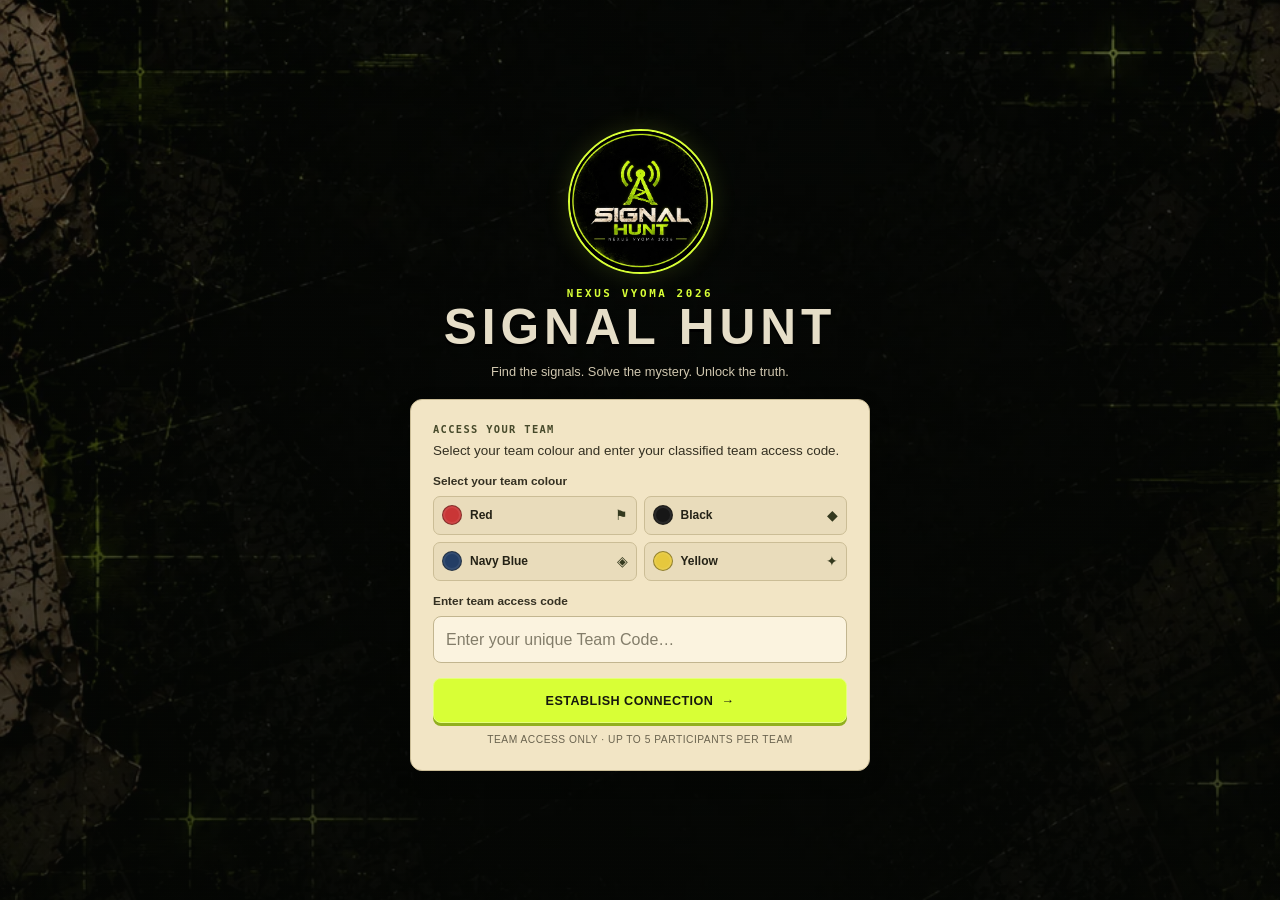
==== commit b0ec23f6: "Phase 3 & 4: Connect host dashboard and participant views to live backend API" ====
--- a/frontend/index.html
+++ b/frontend/index.html
@@ -20,7 +20,7 @@
   <link rel="stylesheet" href="styles/pages/results.css">
 </head>
 <body>
-  <!-- LOGIN: mock authentication for local UI testing only. -->
+  <!-- LOGIN SCREEN -->
   <section id="login-screen" class="login-screen" aria-labelledby="login-title">
     <div class="login-wrap">
       <img class="login-logo" src="assets/signal-hunt-logo.webp" alt="Signal Hunt logo">
@@ -30,25 +30,21 @@
 
       <form id="login-form" class="paper-card login-card">
         <p class="section-kicker">ACCESS YOUR TEAM</p>
-        <p class="login-instruction">Your mission begins here. Enter your Team Code to establish your signal.</p>
+        <p class="login-instruction">Select your team colour and enter your classified team access code.</p>
         <label class="field-label">Select your team colour</label>
         <div id="team-colour-options" class="team-colour-options" role="group" aria-label="Select team colour"></div>
         <input id="team-colour" type="hidden" value="">
 
-        <label class="field-label" for="team-code">Enter team code</label>
-        <input id="team-code" class="text-input" type="text" autocomplete="off" placeholder="Enter your Team Code…" required>
+        <label class="field-label" for="team-code">Enter team access code</label>
+        <input id="team-code" class="text-input" type="text" autocomplete="off" placeholder="Enter your unique Team Code…" required>
         <p id="login-error" class="form-message error-message" role="alert" hidden></p>
         <button class="btn btn-primary btn-wide" type="submit">ESTABLISH CONNECTION <span aria-hidden="true">→</span></button>
-        <p class="fine-print">TEAM ENTRY ONLY · ONE CODE PER TEAM</p>
-        <details class="demo-details">
-          <summary>Prototype test codes (not real credentials)</summary>
-          <div id="demo-team-codes" class="demo-code-list"></div>
-        </details>
+        <p class="fine-print">TEAM ACCESS ONLY · UP TO 5 PARTICIPANTS PER TEAM</p>
       </form>
     </div>
   </section>
 
-  <!-- APP: all views live here; navigation switches views without reload. -->
+  <!-- APP SHELL -->
   <div id="app-shell" class="app-shell is-hidden">
     <header class="app-header">
       <button class="brand-button" type="button" data-page="home" aria-label="Signal Hunt home">
@@ -63,7 +59,7 @@
         <button type="button" data-page="security" class="nav-link">Security</button>
       </nav>
       <div class="header-actions">
-        <span class="connection-dot" title="Prototype status" aria-label="Prototype mode"></span>
+        <span class="connection-dot" title="Server Connected" aria-label="Live connection"></span>
         <button type="button" class="profile-shortcut" data-page="team-profile" aria-label="Open team profile">
           <span id="header-team-shield" class="team-shield small-shield">◆</span>
         </button>
@@ -95,8 +91,8 @@
         </div>
 
         <div class="prototype-notice">
-          <span class="prototype-label">LOCAL PREVIEW ONLY · NOT THE REAL HOST CONTROL</span>
-          <button id="preview-host-start" type="button" class="btn btn-primary btn-compact">Preview active game (local demo) <span aria-hidden="true">→</span></button>
+          <span class="prototype-label">SERVER-AUTHORITATIVE TRANSMISSION STATUS</span>
+          <button id="preview-host-start" type="button" class="btn btn-primary btn-compact">OPEN CURRENT CHALLENGE <span aria-hidden="true">→</span></button>
         </div>
 
         <div class="home-tiles" aria-label="Home shortcuts">
@@ -106,7 +102,7 @@
           <button class="home-tile" type="button" data-page="team-profile"><span class="tile-icon" aria-hidden="true">♙</span><span class="tile-copy"><strong>Team Profile</strong><small>Colour, emblem &amp; status</small></span><span class="tile-arrow">›</span></button>
           <button class="home-tile wide-tile" type="button" data-page="campus-map"><span class="tile-icon" aria-hidden="true">⌖</span><span class="tile-copy"><strong>Campus Map</strong><small>View the college map</small></span><span class="tile-arrow">›</span></button>
           <button class="home-tile" type="button" data-page="security"><span class="tile-icon" aria-hidden="true">⬡</span><span class="tile-copy"><strong>Security</strong><small>Mission integrity policy</small></span><span class="tile-arrow">›</span></button>
-          <button class="home-tile submit-tile" type="button" data-page="station-code"><span class="tile-icon" aria-hidden="true">⌁</span><span class="tile-copy"><strong>Submit Clue</strong><small>Enter the unique station code</small></span><span class="tile-arrow">›</span></button>
+          <button class="home-tile submit-tile" type="button" data-page="station-code"><span class="tile-icon" aria-hidden="true">⌁</span><span class="tile-copy"><strong>Submit Clue</strong><small>Enter the decoded answer</small></span><span class="tile-arrow">›</span></button>
         </div>
       </section>
 
@@ -115,74 +111,72 @@
         <div class="section-heading"><div><p class="section-kicker">IDENTITY RECORD</p><h2 id="profile-title">TEAM PROFILE</h2></div><span class="section-id">SH-01</span></div>
         <div class="profile-paper paper-card">
           <div id="profile-shield" class="profile-shield"><span id="profile-team-symbol">◆</span></div>
-          <div class="profile-main"><p class="section-kicker">REGISTERED OPERATIVE UNIT</p><h3 id="profile-team-name">TEAM NOT LOGGED IN</h3><p id="profile-team-code" class="profile-code">PROTOTYPE MODE</p></div>
+          <div class="profile-main"><p class="section-kicker">REGISTERED OPERATIVE UNIT</p><h3 id="profile-team-name">TEAM NOT LOGGED IN</h3><p id="profile-team-code" class="profile-code">ACTIVE OPERATIVE TERMINAL</p></div>
           <div class="profile-divider"></div>
           <div class="profile-detail"><span>ASSIGNED COLOUR</span><strong id="profile-colour-name">—</strong><span id="profile-colour-swatch" class="profile-colour-swatch"></span></div>
-          <div class="profile-detail"><span>CURRENT STATUS</span><strong id="profile-status">AWAITING THE SIGNAL</strong></div>
-          <p class="profile-note">No participant names or personal member details are displayed.</p>
+          <div class="profile-detail"><span>MISSION STATUS</span><strong id="profile-status">AWAITING THE SIGNAL</strong></div>
+          <div class="profile-detail"><span>AUTHORIZED PLAYERS</span><strong>Up to 5 participants</strong></div>
         </div>
         <button type="button" class="btn btn-secondary btn-wide" data-page="home">← BACK TO HOME</button>
       </section>
 
-      <!-- MISSION -->
+      <!-- MISSION BRIEFING -->
       <section id="view-mission" class="view" aria-labelledby="mission-title" hidden>
-        <div class="section-heading"><div><p class="section-kicker">SH-02 / BRIEFING FILE</p><h2 id="mission-title">MISSION</h2></div><span class="section-id">SH-02</span></div>
-        <article class="mission-card paper-card">
+        <div class="section-heading"><div><p class="section-kicker">SH-02 / OPERATIONAL ORDERS</p><h2 id="mission-title">MISSION BRIEFING</h2></div><span class="section-id">SH-02</span></div>
+        <div class="mission-card paper-card">
           <img class="mission-banner" src="assets/signal-hunt-banner.webp" alt="Signal Hunt mission artwork">
           <div class="mission-copy">
-            <p class="section-kicker">MISSION BRIEFING: SIGNAL HUNT</p>
-            <p>A signal has emerged from the unknown. Hidden codes hold the truth, and every clue leads deeper into the mystery. Decode the transmissions. Uncover what lies beneath. Your mission begins when the signal calls.</p>
+            <h3>OPERATION SIGNAL HUNT</h3>
+            <p>A signal has emerged from the unknown. Hidden codes hold the truth, and every clue leads deeper into the mystery. Decode the transmissions across four specialized stations. Uncover what lies beneath.</p>
           </div>
-          <div class="stations-header"><h3>THE FOUR STATIONS</h3><span>4 SIGNALS</span></div>
-          <div class="station-list">
-            <div class="station-row"><span class="station-number">01</span><span class="station-copy"><strong>Morse Code</strong><small>Decode the rhythm.</small></span><span class="station-arrow" aria-hidden="true">›</span></div>
-            <div class="station-row"><span class="station-number">02</span><span class="station-copy"><strong>Binary ASCII</strong><small>Read the digital trail.</small></span><span class="station-arrow" aria-hidden="true">›</span></div>
-            <div class="station-row"><span class="station-number">03</span><span class="station-copy"><strong>FSK Signals</strong><small>Follow the frequency.</small></span><span class="station-arrow" aria-hidden="true">›</span></div>
-            <div class="station-row"><span class="station-number">04</span><span class="station-copy"><strong>Final Challenge</strong><small>Combine what you learned.</small></span><span class="station-arrow" aria-hidden="true">›</span></div>
-          </div>
-          <div class="mission-footer"><span>DECODE</span><span>OBSERVE</span><span>COLLABORATE</span></div>
-        </article>
-      </section>
-
-      <!-- KNOWLEDGE -->
+        </div>
+        <div class="station-grid" aria-label="Station list">
+          <article class="station-card paper-card"><div class="station-top"><span>STATION 01</span><strong class="station-name">MORSE CODE</strong></div><p>Dots and dashes conceal the message. Decode the rhythm to reveal the hidden signal.</p></article>
+          <article class="station-card paper-card"><div class="station-top"><span>STATION 02</span><strong class="station-name">BINARY ASCII</strong></div><p>Only 0s and 1s hold the key. Read the digital trail to uncover what lies beneath.</p></article>
+          <article class="station-card paper-card"><div class="station-top"><span>STATION 03</span><strong class="station-name">FSK SIGNALS</strong></div><p>Frequencies shift, and secrets travel unseen. Decode the changing signals to uncover the transmission.</p></article>
+          <article class="station-card paper-card"><div class="station-top"><span>STATION 04</span><strong class="station-name">FINAL CHALLENGE</strong></div><p>Combine what you learned. Every signal you decoded converges toward the final transmission.</p></article>
+        </div>
+        <button type="button" class="btn btn-secondary btn-wide" data-page="home">← BACK TO HOME</button>
+      </section>
+
+      <!-- KNOWLEDGE BASE -->
       <section id="view-knowledge" class="view" aria-labelledby="knowledge-title" hidden>
-        <div class="section-heading"><div><p class="section-kicker">SH-03 / RESTRICTED REFERENCE</p><h2 id="knowledge-title">KNOWLEDGE</h2></div><span class="section-id">SH-03</span></div>
-        <div id="knowledge-list-view" class="knowledge-list-view">
-          <p class="archive-heading">CLASSIFIED SIGNAL FILE <span>— DECODE THE UNKNOWN</span></p>
+        <div class="section-heading"><div><p class="section-kicker">SH-03 / REFERENCE ARCHIVE</p><h2 id="knowledge-title">KNOWLEDGE</h2></div><span class="section-id">SH-03</span></div>
+        <div id="knowledge-list-view">
           <div class="knowledge-cards">
             <button class="knowledge-card" type="button" data-topic="morse"><span class="knowledge-thumb"><img src="assets/morse-icon.webp" alt="" loading="lazy"></span><span class="knowledge-copy"><strong>MORSE CODE</strong><small>Dots and dashes conceal the message. Decode the rhythm to reveal the hidden truth.</small><span class="view-reference">View Reference <b>›</b></span></span></button>
             <button class="knowledge-card" type="button" data-topic="binary"><span class="knowledge-thumb"><img src="assets/binary-icon.webp" alt="" loading="lazy"></span><span class="knowledge-copy"><strong>BINARY ASCII</strong><small>Only 0s and 1s hold the key. Read the digital trail to uncover what lies beneath.</small><span class="view-reference">View Reference <b>›</b></span></span></button>
             <button class="knowledge-card" type="button" data-topic="fsk"><span class="knowledge-thumb"><img src="assets/fsk-icon.webp" alt="" loading="lazy"></span><span class="knowledge-copy"><strong>FSK SIGNALS</strong><small>Frequencies shift, and secrets travel unseen. Decode the changing signals to uncover the message.</small><span class="view-reference">View Reference <b>›</b></span></span></button>
           </div>
-        </div>
-        <div id="knowledge-detail-view" class="knowledge-detail-view is-hidden" aria-live="polite">
-          <div class="detail-heading"><button id="knowledge-back" type="button" class="btn btn-secondary btn-compact">← TOPICS</button><div><p class="section-kicker">CLASSIFIED SIGNAL FILE</p><h3 id="knowledge-detail-title">MORSE CODE</h3></div></div>
-          <p id="knowledge-detail-description" class="knowledge-explanation"></p>
+          <button type="button" class="btn btn-secondary btn-wide" data-page="home" style="margin-top:14px;">← BACK TO HOME</button>
+        </div>
+        <div id="knowledge-detail-view" class="paper-card is-hidden">
+          <div class="reference-bar"><button id="knowledge-back" type="button" class="btn btn-secondary btn-compact">← BACK TO TOPICS</button><button id="open-reference-fullscreen" type="button" class="btn btn-secondary btn-compact">FULL SCREEN ↗</button></div>
+          <h3 id="knowledge-detail-title">TOPIC</h3>
+          <p id="knowledge-detail-description" class="reference-intro"></p>
           <div class="reference-frame"><img id="knowledge-detail-image" src="assets/morse-code.webp" alt="Morse Code reference chart"><div id="knowledge-image-placeholder" class="image-placeholder is-hidden"><span>IMAGE TO BE ADDED</span><small>Extra Tips reference sheet pending</small></div></div>
-          <button id="open-reference-fullscreen" type="button" class="btn btn-secondary btn-wide reference-fullscreen-button">OPEN FULL SCREEN</button>
-          <p class="reference-footnote">Reference file · For use during the challenge</p>
         </div>
       </section>
 
       <!-- RULES -->
       <section id="view-rules" class="view" aria-labelledby="rules-title" hidden>
-        <div class="section-heading"><div><p class="section-kicker">SH-04 / OPERATIVE PROTOCOL</p><h2 id="rules-title">RULES &amp; GUIDELINES</h2></div><span class="section-id">SH-04</span></div>
-        <div class="rules-panel paper-card">
-          <div class="rules-intro"><span class="rules-main-icon" aria-hidden="true">✓</span><div><strong>READ BEFORE THE SIGNAL</strong><small>All teams must follow the event guidelines.</small></div></div>
-          <ol id="rules-list" class="rules-list">
-            <li><span class="rule-icon">01</span><span>Teams must decode each clue and submit the correct answers on the website.</span></li>
-            <li><span class="rule-icon">02</span><span>Teams must not skip stages or enter restricted areas.</span></li>
-            <li><span class="rule-icon">03</span><span>Work only with your registered team members.</span></li>
-            <li><span class="rule-icon">04</span><span>Do not tamper with other teams' materials.</span></li>
+        <div class="section-heading"><div><p class="section-kicker">SH-04 / PROTOCOL</p><h2 id="rules-title">RULES</h2></div><span class="section-id">SH-04</span></div>
+        <div class="rules-card paper-card">
+          <ol class="rules-list">
+            <li><span class="rule-icon">01</span><span>Teams must decode each clue in sequence and submit answers on the web terminal.</span></li>
+            <li><span class="rule-icon">02</span><span>Teams must not skip stages or enter restricted campus areas.</span></li>
+            <li><span class="rule-icon">03</span><span>Work strictly with your registered team members (up to 5 per team).</span></li>
+            <li><span class="rule-icon">04</span><span>Do not tamper with physical clues or other teams' station materials.</span></li>
             <li><span class="rule-icon">05</span><span>Do not use outside assistance or unauthorized AI help.</span></li>
-            <li><span class="rule-icon">06</span><span>Stay within the designated event areas.</span></li>
-            <li><span class="rule-icon">07</span><span>Repeated violation of rules will lead to disqualification.</span></li>
-            <li><span class="rule-icon">08</span><span>Harassment and unsafe conduct will lead to immediate termination.</span></li>
-            <li><span class="rule-icon">09</span><span>Follow announcements and instructions carefully given by the organizing team.</span></li>
-            <li><span class="rule-icon">10</span><span>Submit answers carefully on the website.</span></li>
+            <li><span class="rule-icon">06</span><span>Stay within the designated event boundaries shown on the Campus Map.</span></li>
+            <li><span class="rule-icon">07</span><span>Repeated violation of event rules will lead to disqualification.</span></li>
+            <li><span class="rule-icon">08</span><span>Harassment and unsafe conduct will lead to immediate event disqualification.</span></li>
+            <li><span class="rule-icon">09</span><span>Follow all live announcements given by the organizing committee.</span></li>
+            <li><span class="rule-icon">10</span><span>Submissions are rate-limited to discourage random guessing.</span></li>
             <li><span class="rule-icon">11</span><span>Keep your personal team details private.</span></li>
           </ol>
         </div>
+        <button type="button" class="btn btn-secondary btn-wide" data-page="home" style="margin-top:14px;">← BACK TO HOME</button>
       </section>
 
       <!-- SECURITY -->
@@ -190,13 +184,13 @@
         <div class="section-heading"><div><p class="section-kicker">SH-05 / MISSION INTEGRITY</p><h2 id="security-title">SECURITY</h2></div><span class="section-id">SH-05</span></div>
         <div class="security-card paper-card">
           <div class="security-symbol" aria-hidden="true">⬡</div>
-          <p class="section-kicker">ZERO-WARNING POLICY</p>
+          <p class="section-kicker">EVENT INTEGRITY POLICY</p>
           <h3>STAY WITHIN THE MISSION</h3>
-          <p>Leaving the website or using the browser Back button will result in immediate elimination.</p>
+          <p>Operatives must complete all puzzles honestly and follow event boundaries.</p>
           <div class="security-divider"></div>
-          <p class="security-footnote">Moving between pages inside Signal Hunt is allowed. Follow the approved event rules and organiser instructions throughout the hunt.</p>
-        </div>
-        <div class="demo-only-card"><span class="prototype-label">LOCAL PREVIEW ONLY</span><p>This button previews the elimination screen. It does not enforce real elimination.</p><button id="preview-elimination" type="button" class="btn btn-danger btn-wide">Preview elimination screen</button></div>
+          <p class="security-footnote">Navigating between tabs or using browser back navigation does not automatically eliminate teams unless a deliberate rule violation is reported to or confirmed by the organizer.</p>
+        </div>
+        <button type="button" class="btn btn-secondary btn-wide" data-page="home" style="margin-top:14px;">← BACK TO HOME</button>
       </section>
 
       <!-- CAMPUS MAP -->
@@ -205,41 +199,39 @@
         <div class="map-card paper-card"><p class="map-caption">COLLEGE GROUNDS · REFERENCE MAP</p><div class="map-image-frame"><img src="assets/campus-map.webp" alt="Illustrated college campus map supplied for Signal Hunt"></div><p class="map-note">Use the map as a guide. Follow event-area boundaries and organiser instructions.</p><button class="btn btn-secondary btn-wide" type="button" data-page="home">← BACK TO HOME</button></div>
       </section>
 
-      <!-- ACTIVE GAME (local demo until backend integration) -->
+      <!-- ACTIVE GAME -->
       <section id="view-active-game" class="view" aria-labelledby="active-game-title" hidden>
-        <div class="section-heading"><div><p class="section-kicker">LIVE TRANSMISSION · PROTOTYPE</p><h2 id="active-game-title">THE HUNT IS LIVE</h2></div><span class="game-live-pill"><span></span> ACTIVE</span></div>
+        <div class="section-heading"><div><p class="section-kicker">LIVE TRANSMISSION</p><h2 id="active-game-title">THE HUNT IS LIVE</h2></div><span class="game-live-pill"><span></span> ACTIVE</span></div>
         <div class="game-progress-panel">
-          <div class="progress-topline"><span id="game-level-label">LEVEL 1 OF 4</span><span id="game-progress-count">0 / 4 COMPLETE</span></div>
+          <div class="progress-topline"><span id="game-level-label">STATION 1 OF 4</span><span id="game-progress-count">0 / 16 COMPLETE</span></div>
           <div class="level-track" id="level-track" aria-label="Level progress"><span class="level-step is-current">01</span><span class="level-connector"></span><span class="level-step">02</span><span class="level-connector"></span><span class="level-step">03</span><span class="level-connector"></span><span class="level-step">04</span></div>
         </div>
         <div class="current-challenge paper-card">
           <div id="game-topic-icon" class="challenge-icon"><img src="assets/morse-icon.webp" alt=""></div>
           <p class="section-kicker">CURRENT STATION</p>
           <h3 id="game-station-title">01 · MORSE CODE</h3>
-          <p id="game-station-description">The hunt is live; every signal leads closer to the truth.</p>
-          <div class="instruction-strip"><span aria-hidden="true">⌁</span><p id="game-instruction">Solve the physical clue at your station, then enter the unique code from the envelope.</p></div>
-          <button id="initiate-transmission" type="button" class="btn btn-primary btn-wide">INITIATE TRANSMISSION <span aria-hidden="true">→</span></button>
-        </div>
-        <p class="demo-warning">DEMO MODE · No timer. Station codes are fake test values until the backend is connected.</p>
-        <p class="game-nav-note">Mission, Knowledge, Rules, Security, Team Profile and Campus Map remain available during the challenge.</p>
-      </section>
-
-      <!-- STATION CODE ENTRY -->
+          <p id="game-station-description">Riddle #1</p>
+          <div class="instruction-strip"><span aria-hidden="true">⌁</span><p id="game-instruction">Awaiting riddle transmission from server...</p></div>
+          <button id="initiate-transmission" type="button" class="btn btn-primary btn-wide">ENTER RIDDLE ANSWER <span aria-hidden="true">→</span></button>
+        </div>
+        <p class="game-nav-note">Mission, Knowledge, Rules, Security, Team Profile and Campus Map remain accessible during the challenge.</p>
+      </section>
+
+      <!-- STATION ANSWER ENTRY -->
       <section id="view-station-code" class="view" aria-labelledby="station-code-title" hidden>
-        <div class="section-heading"><div><p class="section-kicker">STATION AUTHENTICATION</p><h2 id="station-code-title">ENTER STATION CODE</h2></div><span class="section-id" id="code-level-label">LVL 01</span></div>
+        <div class="section-heading"><div><p class="section-kicker">STATION AUTHENTICATION</p><h2 id="station-code-title">ENTER RIDDLE ANSWER</h2></div><span class="section-id" id="code-level-label">STN 01</span></div>
         <div class="station-code-card paper-card">
           <div class="station-key-icon" aria-hidden="true">⌕</div>
           <p class="section-kicker">CLASSIFIED TRANSMISSION</p>
-          <h3>STATION VERIFICATION</h3>
-          <p>Enter the unique code printed inside your team's station envelope.</p>
+          <h3>SOLUTION VERIFICATION</h3>
+          <p>Enter the decoded answer for your team's current riddle.</p>
           <form id="station-code-form">
-            <label for="station-code-input" class="field-label">UNIQUE STATION CODE</label>
-            <input id="station-code-input" class="text-input code-input" type="text" autocomplete="off" placeholder="Enter the classified station code…">
+            <label for="station-code-input" class="field-label">DECODED ANSWER</label>
+            <input id="station-code-input" class="text-input code-input" type="text" autocomplete="off" placeholder="Type decoded answer…">
             <p id="station-code-message" class="form-message" role="alert" hidden></p>
-            <button class="btn btn-primary btn-wide" type="submit">VERIFY TRANSMISSION</button>
+            <button class="btn btn-primary btn-wide" type="submit">VERIFY ANSWER</button>
           </form>
-          <p class="fine-print">Codes are not case-sensitive in this prototype.</p>
-          <details class="demo-details"><summary>Prototype station codes (testing only)</summary><div id="demo-station-codes" class="demo-code-list"></div></details>
+          <p class="fine-print">Answers are verified server-side and normalized (spaces and capitalization ignored).</p>
         </div>
         <button type="button" class="btn btn-secondary btn-wide back-to-game" data-page="active-game">← BACK TO CURRENT LEVEL</button>
       </section>
@@ -250,7 +242,7 @@
           <div class="result-symbol" aria-hidden="true">×</div>
           <p class="section-kicker">TRANSMISSION FAILED</p>
           <h2 id="invalid-title">SIGNAL REJECTED — ACCESS DENIED</h2>
-          <p>The code is unrecognised. Recheck the signal and try again.</p>
+          <p>The solution was not recognized. Recheck your notes and try again.</p>
           <button id="retry-station-code" class="btn btn-danger btn-wide" type="button">TRY AGAIN</button>
         </div>
       </section>
@@ -262,9 +254,9 @@
           <p class="section-kicker">TRANSMISSION CONFIRMED</p>
           <h2 id="success-title">SIGNAL DECODED — ACCESS GRANTED</h2>
           <p>The code is verified. Another mystery solved; your mission continues.</p>
-          <div class="completed-level-card"><span id="success-level-label">LEVEL 1 COMPLETE</span><strong id="success-station-name">MORSE CODE</strong><div id="success-progress" class="success-progress">01 / 04</div></div>
+          <div class="completed-level-card"><span id="success-level-label">STATION 1 · RIDDLE 1 SOLVED</span><strong id="success-station-name">SIGNAL DECODED</strong><div id="success-progress" class="success-progress">01 / 16</div></div>
           <button id="continue-game" class="btn btn-primary btn-wide" type="button">CONTINUE <span aria-hidden="true">→</span></button>
-          <p class="fine-print">The next challenge appears after you continue.</p>
+          <p class="fine-print">The next challenge unlocks immediately after you continue.</p>
         </div>
       </section>
 
@@ -274,9 +266,9 @@
           <div class="trophy-symbol" aria-hidden="true">★</div>
           <p class="section-kicker">FINAL TRANSMISSION</p>
           <h2 id="complete-title">MISSION ACCOMPLISHED</h2>
-          <p>Every signal decoded. Every mystery uncovered. Your team has conquered the hunt. The final transmission is complete.</p>
-          <div class="complete-stamp"><strong>ALL 4 STATIONS COMPLETE</strong><span>Return to Rooms 07 &amp; 08</span></div>
-          <button id="finish-demo" class="btn btn-primary btn-wide" type="button">RETURN TO HOME (DEMO)</button>
+          <p>Every signal decoded. Every mystery uncovered. Your team has conquered Signal Hunt. The final transmission is complete.</p>
+          <div class="complete-stamp"><strong>ALL 16 RIDDLES COMPLETE</strong><span>Return to Rooms 07 &amp; 08</span></div>
+          <button id="finish-demo" class="btn btn-primary btn-wide" type="button">RETURN TO HOME</button>
         </div>
       </section>
 
@@ -286,10 +278,10 @@
           <div class="result-symbol" aria-hidden="true">!</div>
           <p class="section-kicker">SECURITY ALERT</p>
           <h2 id="eliminated-title">MISSION TERMINATED — ACCESS REVOKED</h2>
-          <p>Your signal has been terminated. You are no longer authorised to continue the hunt.</p>
-          <div class="elimination-reason"><strong>REASON FOR ELIMINATION</strong><span id="elimination-reason-text">Leaving the website or navigating back violated the zero-warning policy.</span></div>
-          <div class="return-instruction">Stop playing and return to <strong>Rooms 07 &amp; 08</strong>. Report to the organising team.</div>
-          <button id="elimination-home" type="button" class="btn btn-secondary btn-wide">RETURN TO HOME (DEMO)</button>
+          <p>Your team's access has been revoked. You are no longer authorized to submit answers.</p>
+          <div class="elimination-reason"><strong>NOTICE</strong><span id="elimination-reason-text">If you believe this was accidental, contact an organizer at the control desk.</span></div>
+          <div class="return-instruction">Report to <strong>Rooms 07 &amp; 08</strong> to speak with event staff.</div>
+          <button id="elimination-home" type="button" class="btn btn-secondary btn-wide">RETURN TO HOME</button>
         </div>
       </section>
     </main>
@@ -309,9 +301,8 @@
 
   <div id="toast" class="toast" role="status" aria-live="polite" hidden></div>
 
-  <!-- Ordered classic scripts keep the prototype easy to inspect in beginner editors. -->
+  <!-- Scripts -->
   <script src="js/data.js"></script>
-  <script src="js/mock-data.js"></script>
   <script src="js/api.js"></script>
   <script src="js/navigation.js"></script>
   <script src="js/auth.js"></script>
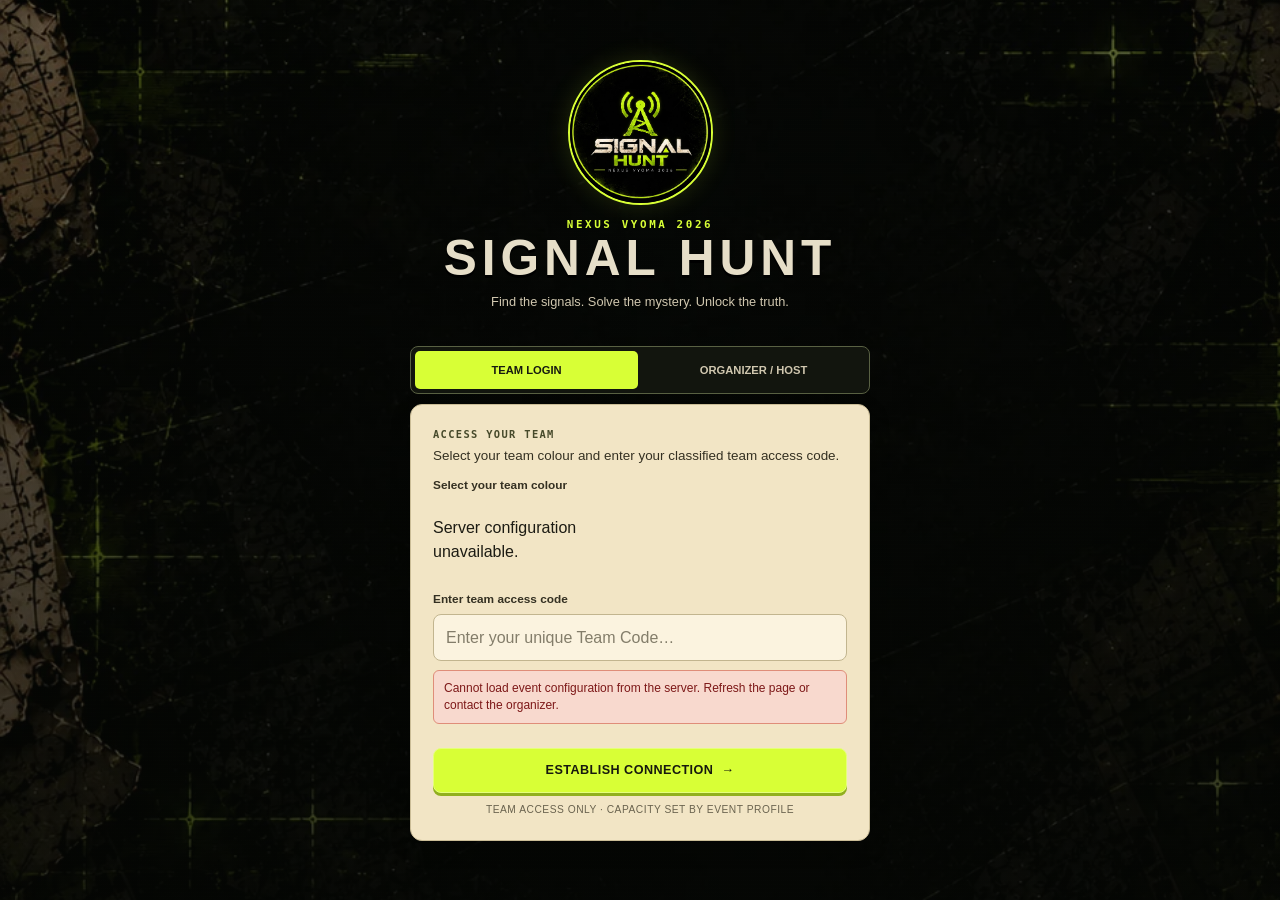
==== commit 8a0a9c5d: "Add Signal Hunt application files" ====
--- a/frontend/index.html
+++ b/frontend/index.html
@@ -5,17 +5,17 @@
   <meta name="viewport" content="width=device-width, initial-scale=1.0">
   <meta name="theme-color" content="#0a0b09">
   <meta name="description" content="Signal Hunt — Nexus Vyoma 2026 campus challenge.">
+  <link rel="icon" type="image/webp" href="/assets/signal-hunt-logo.webp">
   <title>Signal Hunt — Nexus Vyoma 2026</title>
   <link rel="stylesheet" href="styles/base.css">
   <link rel="stylesheet" href="styles/components.css">
   <link rel="stylesheet" href="styles/pages/login.css">
   <link rel="stylesheet" href="styles/pages/home.css">
   <link rel="stylesheet" href="styles/pages/team-profile.css">
-  <link rel="stylesheet" href="styles/pages/mission.css">
-  <link rel="stylesheet" href="styles/pages/knowledge.css">
+  <link rel="stylesheet" href="styles/pages/mission.css?v=final-ui-2">
+  <link rel="stylesheet" href="styles/pages/knowledge.css?v=final-ui-2">
   <link rel="stylesheet" href="styles/pages/rules.css">
   <link rel="stylesheet" href="styles/pages/security.css">
-  <link rel="stylesheet" href="styles/pages/campus-map.css">
   <link rel="stylesheet" href="styles/pages/game.css">
   <link rel="stylesheet" href="styles/pages/results.css">
 </head>
@@ -28,6 +28,11 @@
       <h1 id="login-title">SIGNAL HUNT</h1>
       <p class="login-tagline">Find the signals. Solve the mystery. Unlock the truth.</p>
 
+      <div class="login-mode-switch" role="group" aria-label="Choose sign-in type">
+        <button id="team-login-mode" type="button" class="is-active" aria-pressed="true">TEAM LOGIN</button>
+        <button id="organizer-login-mode" type="button" aria-pressed="false">ORGANIZER / HOST</button>
+      </div>
+
       <form id="login-form" class="paper-card login-card">
         <p class="section-kicker">ACCESS YOUR TEAM</p>
         <p class="login-instruction">Select your team colour and enter your classified team access code.</p>
@@ -39,7 +44,15 @@
         <input id="team-code" class="text-input" type="text" autocomplete="off" placeholder="Enter your unique Team Code…" required>
         <p id="login-error" class="form-message error-message" role="alert" hidden></p>
         <button class="btn btn-primary btn-wide" type="submit">ESTABLISH CONNECTION <span aria-hidden="true">→</span></button>
-        <p class="fine-print">TEAM ACCESS ONLY · UP TO 5 PARTICIPANTS PER TEAM</p>
+        <p class="fine-print">TEAM ACCESS ONLY · CAPACITY SET BY EVENT PROFILE</p>
+      </form>
+      <form id="organizer-login-form" class="paper-card login-card" hidden>
+        <p class="section-kicker">ORGANIZER ACCESS</p>
+        <p class="login-instruction">Sign in to configure teams, routes, timers and event controls.</p>
+        <label class="field-label" for="organizer-password">Organizer password</label>
+        <input id="organizer-password" class="text-input" type="password" autocomplete="current-password" required>
+        <p id="organizer-login-error" class="form-message error-message" role="alert" hidden></p>
+        <button class="btn btn-primary btn-wide" type="submit">OPEN HOST DASHBOARD →</button>
       </form>
     </div>
   </section>
@@ -57,13 +70,14 @@
         <button type="button" data-page="knowledge" class="nav-link">Knowledge</button>
         <button type="button" data-page="rules" class="nav-link">Rules</button>
         <button type="button" data-page="security" class="nav-link">Security</button>
+        <button type="button" data-page="campus-map" class="nav-link">Campus Map</button>
       </nav>
       <div class="header-actions">
+        <span id="header-game-timer" class="header-game-timer" hidden aria-live="polite">--:--</span>
         <span class="connection-dot" title="Server Connected" aria-label="Live connection"></span>
         <button type="button" class="profile-shortcut" data-page="team-profile" aria-label="Open team profile">
           <span id="header-team-shield" class="team-shield small-shield">◆</span>
         </button>
-        <button id="logout-button" type="button" class="logout-button">LOGOUT</button>
       </div>
     </header>
 
@@ -96,14 +110,24 @@
         </div>
 
         <div class="home-tiles" aria-label="Home shortcuts">
-          <button class="home-tile" type="button" data-page="mission"><span class="tile-icon" aria-hidden="true">▤</span><span class="tile-copy"><strong>Mission</strong><small>Mission briefing &amp; stations</small></span><span class="tile-arrow">›</span></button>
+          <button class="home-tile" type="button" data-page="mission"><span class="tile-icon" aria-hidden="true">▤</span><span class="tile-copy"><strong>Mission</strong><small>Mission briefing &amp; levels</small></span><span class="tile-arrow">›</span></button>
           <button class="home-tile" type="button" data-page="knowledge"><span class="tile-icon" aria-hidden="true">◈</span><span class="tile-copy"><strong>Knowledge</strong><small>Signal reference files</small></span><span class="tile-arrow">›</span></button>
           <button class="home-tile" type="button" data-page="rules"><span class="tile-icon" aria-hidden="true">✓</span><span class="tile-copy"><strong>Rules</strong><small>Operative guidelines</small></span><span class="tile-arrow">›</span></button>
           <button class="home-tile" type="button" data-page="team-profile"><span class="tile-icon" aria-hidden="true">♙</span><span class="tile-copy"><strong>Team Profile</strong><small>Colour, emblem &amp; status</small></span><span class="tile-arrow">›</span></button>
-          <button class="home-tile wide-tile" type="button" data-page="campus-map"><span class="tile-icon" aria-hidden="true">⌖</span><span class="tile-copy"><strong>Campus Map</strong><small>View the college map</small></span><span class="tile-arrow">›</span></button>
           <button class="home-tile" type="button" data-page="security"><span class="tile-icon" aria-hidden="true">⬡</span><span class="tile-copy"><strong>Security</strong><small>Mission integrity policy</small></span><span class="tile-arrow">›</span></button>
           <button class="home-tile submit-tile" type="button" data-page="station-code"><span class="tile-icon" aria-hidden="true">⌁</span><span class="tile-copy"><strong>Submit Clue</strong><small>Enter the decoded answer</small></span><span class="tile-arrow">›</span></button>
         </div>
+
+      </section>
+
+      <!-- CAMPUS MAP -->
+      <section id="view-campus-map" class="view" aria-labelledby="campus-map-title" hidden>
+        <div class="section-heading"><div><p class="section-kicker">FIELD REFERENCE</p><h2 id="campus-map-title">2D CAMPUS MAP</h2></div><span class="section-id">MAP</span></div>
+        <div class="campus-map-card paper-card">
+          <p class="campus-map-note">Use this general campus overview for orientation. Your team's physical riddle—not this website—tells you where to search next.</p>
+          <button type="button" class="campus-map-open" aria-label="Open campus map viewer"><img class="campus-map-image" src="assets/campus-map.webp" alt="Two-dimensional campus overview showing campus buildings, paths and common areas" loading="lazy"></button>
+        </div>
+        <button type="button" class="btn btn-secondary btn-wide" data-page="home">← BACK TO HOME</button>
       </section>
 
       <!-- TEAM PROFILE -->
@@ -115,7 +139,7 @@
           <div class="profile-divider"></div>
           <div class="profile-detail"><span>ASSIGNED COLOUR</span><strong id="profile-colour-name">—</strong><span id="profile-colour-swatch" class="profile-colour-swatch"></span></div>
           <div class="profile-detail"><span>MISSION STATUS</span><strong id="profile-status">AWAITING THE SIGNAL</strong></div>
-          <div class="profile-detail"><span>AUTHORIZED PLAYERS</span><strong>Up to 5 participants</strong></div>
+          <div class="profile-detail"><span>AUTHORIZED PLAYERS</span><strong id="profile-player-capacity">Capacity set by event</strong></div>
         </div>
         <button type="button" class="btn btn-secondary btn-wide" data-page="home">← BACK TO HOME</button>
       </section>
@@ -127,14 +151,14 @@
           <img class="mission-banner" src="assets/signal-hunt-banner.webp" alt="Signal Hunt mission artwork">
           <div class="mission-copy">
             <h3>OPERATION SIGNAL HUNT</h3>
-            <p>A signal has emerged from the unknown. Hidden codes hold the truth, and every clue leads deeper into the mystery. Decode the transmissions across four specialized stations. Uncover what lies beneath.</p>
+            <p>Decode the missing word in each physical envelope riddle, solve the complete riddle, and search for your team's next hidden envelope. The website records envelope-code verification; it does not reveal physical destinations.</p>
           </div>
         </div>
-        <div class="station-grid" aria-label="Station list">
-          <article class="station-card paper-card"><div class="station-top"><span>STATION 01</span><strong class="station-name">MORSE CODE</strong></div><p>Dots and dashes conceal the message. Decode the rhythm to reveal the hidden signal.</p></article>
-          <article class="station-card paper-card"><div class="station-top"><span>STATION 02</span><strong class="station-name">BINARY ASCII</strong></div><p>Only 0s and 1s hold the key. Read the digital trail to uncover what lies beneath.</p></article>
-          <article class="station-card paper-card"><div class="station-top"><span>STATION 03</span><strong class="station-name">FSK SIGNALS</strong></div><p>Frequencies shift, and secrets travel unseen. Decode the changing signals to uncover the transmission.</p></article>
-          <article class="station-card paper-card"><div class="station-top"><span>STATION 04</span><strong class="station-name">FINAL CHALLENGE</strong></div><p>Combine what you learned. Every signal you decoded converges toward the final transmission.</p></article>
+        <div class="station-grid" aria-label="Four hunt levels">
+          <article class="station-card paper-card"><div class="station-top"><span>LEVEL 01</span><strong class="station-name">MORSE CODE</strong></div><p>Decode the signal word, solve the physical riddle, and find your team's envelope.</p></article>
+          <article class="station-card paper-card"><div class="station-top"><span>LEVEL 02</span><strong class="station-name">BINARY</strong></div><p>Read the encoded word, solve the next riddle, and verify the envelope code online.</p></article>
+          <article class="station-card paper-card"><div class="station-top"><span>LEVEL 03</span><strong class="station-name">FSK</strong></div><p>Interpret the changing signal and follow the riddle to your next physical envelope.</p></article>
+          <article class="station-card paper-card"><div class="station-top"><span>LEVEL 04</span><strong class="station-name">COMBINED</strong></div><p>Complete the final hunt level. Bring the final envelope back to Rooms 7 &amp; 8.</p></article>
         </div>
         <button type="button" class="btn btn-secondary btn-wide" data-page="home">← BACK TO HOME</button>
       </section>
@@ -168,12 +192,12 @@
             <li><span class="rule-icon">03</span><span>Work strictly with your registered team members (up to 5 per team).</span></li>
             <li><span class="rule-icon">04</span><span>Do not tamper with physical clues or other teams' station materials.</span></li>
             <li><span class="rule-icon">05</span><span>Do not use outside assistance or unauthorized AI help.</span></li>
-            <li><span class="rule-icon">06</span><span>Stay within the designated event boundaries shown on the Campus Map.</span></li>
-            <li><span class="rule-icon">07</span><span>Repeated violation of event rules will lead to disqualification.</span></li>
-            <li><span class="rule-icon">08</span><span>Harassment and unsafe conduct will lead to immediate event disqualification.</span></li>
-            <li><span class="rule-icon">09</span><span>Follow all live announcements given by the organizing committee.</span></li>
-            <li><span class="rule-icon">10</span><span>Submissions are rate-limited to discourage random guessing.</span></li>
-            <li><span class="rule-icon">11</span><span>Keep your personal team details private.</span></li>
+            <li><span class="rule-icon">06</span><span>Find physical locations from the riddles. Stay inside organizer-approved event areas and follow volunteer directions.</span></li>
+            <li><span class="rule-icon">07</span><span>After login, remain in browser fullscreen. A detected fullscreen exit eliminates the team; only an organizer can reinstate it.</span></li>
+            <li><span class="rule-icon">08</span><span>Your level timer keeps running while eliminated. Organizer reinstatement does not reset or refund elapsed time.</span></li>
+            <li><span class="rule-icon">09</span><span>Use in-app navigation between Home, Mission, Knowledge, Campus Map, Rules and Security. Keep fullscreen active during gameplay.</span></li>
+            <li><span class="rule-icon">10</span><span>Submitting an envelope verification code records that level. The physical volunteer decides the official finishing order.</span></li>
+            <li><span class="rule-icon">11</span><span>Keep team login codes and envelope verification codes private.</span></li>
           </ol>
         </div>
         <button type="button" class="btn btn-secondary btn-wide" data-page="home" style="margin-top:14px;">← BACK TO HOME</button>
@@ -186,52 +210,47 @@
           <div class="security-symbol" aria-hidden="true">⬡</div>
           <p class="section-kicker">EVENT INTEGRITY POLICY</p>
           <h3>STAY WITHIN THE MISSION</h3>
-          <p>Operatives must complete all puzzles honestly and follow event boundaries.</p>
+          <p>After login, keep Signal Hunt in browser fullscreen for the duration of the game. The allowed website pages remain available through in-app navigation.</p>
           <div class="security-divider"></div>
-          <p class="security-footnote">Navigating between tabs or using browser back navigation does not automatically eliminate teams unless a deliberate rule violation is reported to or confirmed by the organizer.</p>
+          <p class="security-footnote">During active gameplay, a detected fullscreen exit is reported to the backend and eliminates the team. The backend records the violation, the level timer continues, and an organizer can reinstate the team without restoring elapsed time. Browser and operating-system controls cannot be made tamper-proof.</p>
         </div>
         <button type="button" class="btn btn-secondary btn-wide" data-page="home" style="margin-top:14px;">← BACK TO HOME</button>
-      </section>
-
-      <!-- CAMPUS MAP -->
-      <section id="view-campus-map" class="view" aria-labelledby="campus-map-title" hidden>
-        <div class="section-heading"><div><p class="section-kicker">SH-06 / FIELD REFERENCE</p><h2 id="campus-map-title">CAMPUS MAP</h2></div><span class="section-id">SH-06</span></div>
-        <div class="map-card paper-card"><p class="map-caption">COLLEGE GROUNDS · REFERENCE MAP</p><div class="map-image-frame"><img src="assets/campus-map.webp" alt="Illustrated college campus map supplied for Signal Hunt"></div><p class="map-note">Use the map as a guide. Follow event-area boundaries and organiser instructions.</p><button class="btn btn-secondary btn-wide" type="button" data-page="home">← BACK TO HOME</button></div>
       </section>
 
       <!-- ACTIVE GAME -->
       <section id="view-active-game" class="view" aria-labelledby="active-game-title" hidden>
         <div class="section-heading"><div><p class="section-kicker">LIVE TRANSMISSION</p><h2 id="active-game-title">THE HUNT IS LIVE</h2></div><span class="game-live-pill"><span></span> ACTIVE</span></div>
         <div class="game-progress-panel">
-          <div class="progress-topline"><span id="game-level-label">STATION 1 OF 4</span><span id="game-progress-count">0 / 16 COMPLETE</span></div>
+          <div class="progress-topline"><span id="game-level-label">LEVEL 1 OF 4</span><span id="game-progress-count">0 / 4 LEVELS COMPLETE</span></div>
           <div class="level-track" id="level-track" aria-label="Level progress"><span class="level-step is-current">01</span><span class="level-connector"></span><span class="level-step">02</span><span class="level-connector"></span><span class="level-step">03</span><span class="level-connector"></span><span class="level-step">04</span></div>
         </div>
         <div class="current-challenge paper-card">
           <div id="game-topic-icon" class="challenge-icon"><img src="assets/morse-icon.webp" alt=""></div>
-          <p class="section-kicker">CURRENT STATION</p>
-          <h3 id="game-station-title">01 · MORSE CODE</h3>
-          <p id="game-station-description">Riddle #1</p>
+          <p class="section-kicker">CURRENT LEVEL</p>
+          <h3 id="game-station-title">LEVEL 01</h3>
+          <p id="game-station-description">Find the physical envelope for your current level.</p>
+          <div id="game-level-timer" class="game-level-timer" role="timer" aria-live="polite">TIMER STARTS WHEN THE ORGANIZER STARTS THE GAME</div>
           <div class="instruction-strip"><span aria-hidden="true">⌁</span><p id="game-instruction">Awaiting riddle transmission from server...</p></div>
-          <button id="initiate-transmission" type="button" class="btn btn-primary btn-wide">ENTER RIDDLE ANSWER <span aria-hidden="true">→</span></button>
-        </div>
-        <p class="game-nav-note">Mission, Knowledge, Rules, Security, Team Profile and Campus Map remain accessible during the challenge.</p>
+          <button id="initiate-transmission" type="button" class="btn btn-primary btn-wide">ENTER ENVELOPE CODE <span aria-hidden="true">→</span></button>
+        </div>
+        <p class="game-nav-note">Home, Mission, Knowledge, Campus Map, Rules, Security and Team Profile remain available through in-app navigation. Stay in fullscreen during gameplay.</p>
       </section>
 
       <!-- STATION ANSWER ENTRY -->
       <section id="view-station-code" class="view" aria-labelledby="station-code-title" hidden>
-        <div class="section-heading"><div><p class="section-kicker">STATION AUTHENTICATION</p><h2 id="station-code-title">ENTER RIDDLE ANSWER</h2></div><span class="section-id" id="code-level-label">STN 01</span></div>
+        <div class="section-heading"><div><p class="section-kicker">ENVELOPE VERIFICATION</p><h2 id="station-code-title">ENTER ENVELOPE CODE</h2></div><span class="section-id" id="code-level-label">LEVEL 01</span></div>
         <div class="station-code-card paper-card">
           <div class="station-key-icon" aria-hidden="true">⌕</div>
           <p class="section-kicker">CLASSIFIED TRANSMISSION</p>
           <h3>SOLUTION VERIFICATION</h3>
-          <p>Enter the decoded answer for your team's current riddle.</p>
+          <p>Find your team's physical envelope and enter the unique verification code printed inside.</p>
           <form id="station-code-form">
-            <label for="station-code-input" class="field-label">DECODED ANSWER</label>
-            <input id="station-code-input" class="text-input code-input" type="text" autocomplete="off" placeholder="Type decoded answer…">
+            <label for="station-code-input" class="field-label">ENVELOPE VERIFICATION CODE</label>
+            <input id="station-code-input" class="text-input code-input" type="text" autocomplete="off" aria-describedby="station-code-message" placeholder="Enter envelope code…">
             <p id="station-code-message" class="form-message" role="alert" hidden></p>
-            <button class="btn btn-primary btn-wide" type="submit">VERIFY ANSWER</button>
+            <button class="btn btn-primary btn-wide" type="submit">VERIFY ENVELOPE CODE</button>
           </form>
-          <p class="fine-print">Answers are verified server-side and normalized (spaces and capitalization ignored).</p>
+          <p class="fine-print">The server checks the code against this team's current level. Riddles and physical destinations are not shown here.</p>
         </div>
         <button type="button" class="btn btn-secondary btn-wide back-to-game" data-page="active-game">← BACK TO CURRENT LEVEL</button>
       </section>
@@ -254,7 +273,7 @@
           <p class="section-kicker">TRANSMISSION CONFIRMED</p>
           <h2 id="success-title">SIGNAL DECODED — ACCESS GRANTED</h2>
           <p>The code is verified. Another mystery solved; your mission continues.</p>
-          <div class="completed-level-card"><span id="success-level-label">STATION 1 · RIDDLE 1 SOLVED</span><strong id="success-station-name">SIGNAL DECODED</strong><div id="success-progress" class="success-progress">01 / 16</div></div>
+          <div class="completed-level-card"><span id="success-level-label">LEVEL 1 VERIFIED</span><strong id="success-station-name">SIGNAL DECODED</strong><div id="success-progress" class="success-progress">00 / 00</div></div>
           <button id="continue-game" class="btn btn-primary btn-wide" type="button">CONTINUE <span aria-hidden="true">→</span></button>
           <p class="fine-print">The next challenge unlocks immediately after you continue.</p>
         </div>
@@ -267,7 +286,7 @@
           <p class="section-kicker">FINAL TRANSMISSION</p>
           <h2 id="complete-title">MISSION ACCOMPLISHED</h2>
           <p>Every signal decoded. Every mystery uncovered. Your team has conquered Signal Hunt. The final transmission is complete.</p>
-          <div class="complete-stamp"><strong>ALL 16 RIDDLES COMPLETE</strong><span>Return to Rooms 07 &amp; 08</span></div>
+          <div class="complete-stamp"><strong>ALL FOUR LEVELS VERIFIED</strong><span>Return to Rooms 07 &amp; 08 with the final envelope. A physical volunteer confirms finish order.</span></div>
           <button id="finish-demo" class="btn btn-primary btn-wide" type="button">RETURN TO HOME</button>
         </div>
       </section>
@@ -281,7 +300,7 @@
           <p>Your team's access has been revoked. You are no longer authorized to submit answers.</p>
           <div class="elimination-reason"><strong>NOTICE</strong><span id="elimination-reason-text">If you believe this was accidental, contact an organizer at the control desk.</span></div>
           <div class="return-instruction">Report to <strong>Rooms 07 &amp; 08</strong> to speak with event staff.</div>
-          <button id="elimination-home" type="button" class="btn btn-secondary btn-wide">RETURN TO HOME</button>
+          <button id="elimination-home" type="button" class="btn btn-secondary btn-wide">AWAIT ORGANIZER REINSTATEMENT</button>
         </div>
       </section>
     </main>
@@ -291,7 +310,17 @@
       <button type="button" data-page="mission" class="bottom-nav-item"><span>▤</span><small>Mission</small></button>
       <button type="button" data-page="knowledge" class="bottom-nav-item"><span>◈</span><small>Knowledge</small></button>
       <button type="button" data-page="rules" class="bottom-nav-item"><span>✓</span><small>Rules</small></button>
+      <button type="button" data-page="campus-map" class="bottom-nav-item"><span>⌖</span><small>Map</small></button>
     </nav>
+  </div>
+
+  <div id="fullscreen-gate" class="fullscreen-gate" role="dialog" aria-modal="true" aria-labelledby="fullscreen-gate-title" hidden>
+    <div class="fullscreen-gate-card">
+      <p class="section-kicker">LOCKED PARTICIPANT SESSION</p>
+      <h2 id="fullscreen-gate-title">FULLSCREEN REQUIRED</h2>
+      <p>Signal Hunt must remain in fullscreen. Your team may be waiting for organizer review or reinstatement. Re-enter fullscreen to continue when permitted.</p>
+      <button id="fullscreen-reenter-button" type="button" class="btn btn-primary btn-wide">RE-ENTER FULLSCREEN</button>
+    </div>
   </div>
 
   <div id="reference-fullscreen" class="reference-lightbox is-hidden" role="dialog" aria-modal="true" aria-label="Full-screen knowledge reference">
@@ -299,16 +328,21 @@
     <img id="reference-fullscreen-image" alt="Full-screen signal reference">
   </div>
 
+  <div id="campus-map-viewer" class="campus-map-viewer" role="dialog" aria-modal="true" aria-label="Campus map viewer" hidden>
+    <div class="campus-map-viewer-bar"><strong>2D CAMPUS MAP</strong><button id="close-campus-map-viewer" type="button" class="btn btn-secondary btn-compact">CLOSE ✕</button></div>
+    <img src="assets/campus-map.webp" alt="Two-dimensional campus overview showing campus buildings, paths and common areas">
+  </div>
+
   <div id="toast" class="toast" role="status" aria-live="polite" hidden></div>
 
   <!-- Scripts -->
   <script src="js/data.js"></script>
-  <script src="js/api.js"></script>
+  <script src="js/api.js?v=qa-cookie-session-1"></script>
   <script src="js/navigation.js"></script>
-  <script src="js/auth.js"></script>
+  <script src="js/auth.js?v=qa-cookie-session-1"></script>
   <script src="js/profile.js"></script>
   <script src="js/pages/knowledge.js"></script>
-  <script src="js/pages/game-flow.js"></script>
+  <script src="js/pages/game-flow.js?v=input-polling-final-2"></script>
   <script src="js/app.js"></script>
 </body>
 </html>
--- a/frontend/styles/components.css
+++ b/frontend/styles/components.css
@@ -9,13 +9,15 @@
 .nav-link { border: 0; border-radius: 6px; padding: 9px 10px; color: #d2cbb6; background: transparent; text-transform: uppercase; font-size: .72rem; font-weight: 800; letter-spacing: .06em; cursor: pointer; }
 .nav-link:hover, .nav-link.is-active { color: var(--lime); background: rgba(216,255,54,.07); }
 .header-actions { display: flex; align-items: center; gap: 7px; margin-left: auto; }
+.header-game-timer { display: inline-flex; align-items: center; justify-content: center; min-width: 66px; padding: 6px 7px; border: 1px solid #4b5731; border-radius: 6px; color: var(--lime); background: #11160b; font: 800 .65rem var(--mono); white-space: nowrap; }
+.header-game-timer[hidden] { display: none !important; }
 .connection-dot { display: block; width: 8px; height: 8px; border-radius: 50%; background: var(--danger); box-shadow: 0 0 10px rgba(223,71,71,.7); }
 .profile-shortcut { display: grid; place-items: center; width: 34px; height: 34px; padding: 0; border: 1px solid var(--border); border-radius: 50%; background: #11140c; cursor: pointer; }
 .team-shield { display: grid; place-items: center; color: var(--lime); background: var(--team-colour, #d8ff36); clip-path: polygon(50% 0, 92% 18%, 86% 68%, 50% 100%, 14% 68%, 8% 18%); text-shadow: 0 1px 2px #000; }
 .small-shield { width: 23px; height: 25px; font-size: .72rem; color: #fff; }
 .logout-button { border: 1px solid #4b4d39; border-radius: 5px; background: transparent; color: #ded5ba; padding: 7px 8px; font: 700 .59rem var(--mono); letter-spacing: .05em; cursor: pointer; }
 .logout-button:hover { border-color: var(--lime); color: var(--lime); }
-.bottom-nav { position: fixed; z-index: 30; left: 0; right: 0; bottom: 0; display: grid; grid-template-columns: repeat(4, 1fr); min-height: var(--nav-height); padding: 5px 8px calc(6px + env(safe-area-inset-bottom)); background: rgba(5,7,5,.97); border-top: 1px solid #303626; backdrop-filter: blur(14px); }
+.bottom-nav { position: fixed; z-index: 30; left: 0; right: 0; bottom: 0; display: grid; grid-template-columns: repeat(5, 1fr); min-height: var(--nav-height); padding: 5px 8px calc(6px + env(safe-area-inset-bottom)); background: rgba(5,7,5,.97); border-top: 1px solid #303626; backdrop-filter: blur(14px); }
 .bottom-nav-item { position: relative; display: flex; flex-direction: column; align-items: center; justify-content: center; gap: 2px; border: 0; border-radius: 8px; background: transparent; color: #858578; cursor: pointer; }
 .bottom-nav-item span { font-size: 1.25rem; line-height: 1.05; }
 .bottom-nav-item small { font-size: .63rem; font-weight: 700; }
@@ -40,15 +42,11 @@
 .form-message { margin: 9px 0; padding: 9px 10px; border-radius: 6px; font-size: .75rem; line-height: 1.4; }
 .error-message { color: #7d1818; background: #f8d9ce; border: 1px solid #df8d79; }
 .success-message { color: #194f28; background: #d8f0d2; border: 1px solid #8fb889; }
-.demo-details { margin-top: 12px; border-top: 1px solid rgba(80,74,54,.22); padding-top: 8px; }
-.demo-details summary { color: #67614d; cursor: pointer; font-size: .67rem; font-weight: 700; }
-.demo-code-list { display: grid; gap: 5px; margin-top: 8px; }
-.demo-code-list > div { display: flex; align-items: center; justify-content: space-between; gap: 8px; color: #4d4737; font-size: .68rem; }
-.demo-code-list code { color: #24310f; font: 700 .68rem var(--mono); }
 .toast { position: fixed; z-index: 99; left: 50%; bottom: calc(var(--nav-height) + 12px); width: min(90%, 420px); transform: translateX(-50%); padding: 12px 15px; border: 1px solid var(--lime); border-radius: 8px; color: var(--text); background: #151910; box-shadow: 0 10px 25px #0008; }
 @media (min-width: 760px) {
   .app-header { padding: 10px max(20px, calc((100vw - 1040px)/2)); gap: 15px; }
   .header-logo { width: 45px; height: 45px; flex-basis: 45px; }
+  .header-game-timer { min-width: 76px; font-size: .72rem; padding: 7px 9px; }
   .brand-copy strong { font-size: 1rem; }
   .desktop-nav { display: flex; }
   .bottom-nav { display: none; }
--- a/frontend/styles/pages/login.css
+++ b/frontend/styles/pages/login.css
@@ -15,4 +15,13 @@
 .team-choice-symbol { margin-left: auto; color: #34391e; font-size: .9rem; }
 .login-card .btn-primary { margin-top: 15px; }
 .login-card .fine-print { color: #6a634f; letter-spacing: .05em; }
+.login-mode-switch { display:flex; width:100%; margin:16px 0 10px; padding:4px; gap:4px; border:1px solid #596143; border-radius:8px; background:#12150e; }
+.login-mode-switch button { flex:1; min-height:38px; border:0; border-radius:5px; background:transparent; color:#d0c7af; font-weight:800; font-size:.7rem; cursor:pointer; }
+.login-mode-switch button.is-active { background:#d8ff36; color:#171a10; }
+.team-choice-swatch[style*="#f1f0e7"] { box-shadow:inset 0 0 0 1px #aaa; }
 @media (min-width: 760px) { .login-screen { align-items: center; padding-block: 35px; } .login-card { padding: 22px; } .team-colour-options { grid-template-columns: repeat(2, minmax(0, 1fr)); } }
+
+
+.team-choice:disabled { cursor: not-allowed; opacity: .42; filter: saturate(.35); border-style: dashed; }
+.team-choice:disabled:hover { transform: none; border-color: var(--border, #41482e); }
+.team-choice-label { min-width: 0; overflow-wrap: anywhere; }
--- a/frontend/styles/pages/home.css
+++ b/frontend/styles/pages/home.css
@@ -34,3 +34,18 @@
   #view-home { min-height: calc(100dvh - var(--header-height) - var(--nav-height) - 42px); }
   #view-home .home-tiles { flex: 1 0 auto; grid-auto-rows: minmax(72px, 1fr); }
 }
+
+
+/* Campus map shown on participant Home; stays inside the app and never opens a new tab. */
+.campus-map-card { display: grid; gap: 10px; padding: 14px; overflow: hidden; }
+.campus-map-open { display: block; width: 100%; min-width: 0; padding: 0; border: 0; background: transparent; cursor: zoom-in; }
+.campus-map-heading { display: flex; align-items: center; justify-content: space-between; gap: 10px; }
+.campus-map-heading h3 { margin: 2px 0 0; color: var(--ink); font: 900 1rem/1.2 var(--display); letter-spacing: .03em; }
+.campus-map-note { margin: 0; color: #414333; font-size: .78rem; line-height: 1.5; }
+.campus-map-image { display: block; width: 100%; height: auto; max-height: 420px; object-fit: contain; object-position: center; border: 1px solid #41482e; border-radius: 7px; background: #090b08; }
+@media (max-width: 520px) { .campus-map-card { padding: 10px; } .campus-map-image { max-height: none; } }
+.campus-map-viewer { position: fixed; inset: 0; z-index: 130; display: flex; flex-direction: column; padding: max(10px,env(safe-area-inset-top)) 10px max(10px,env(safe-area-inset-bottom)); background: #050604; }
+.campus-map-viewer[hidden] { display: none !important; }
+.campus-map-viewer-bar { display:flex; align-items:center; justify-content:space-between; flex:0 0 auto; gap:12px; padding:6px 2px 12px; color:var(--lime); font:800 .78rem var(--mono); letter-spacing:.1em; }
+.campus-map-viewer > img { display:block; width:100%; height:0; min-height:0; flex:1 1 auto; object-fit:contain; object-position:center; }
+@media (min-width:760px) { .campus-map-viewer { padding:16px 24px 20px; } .campus-map-viewer > img { max-width:1600px; margin-inline:auto; } }
--- a/frontend/styles/pages/mission.css
+++ b/frontend/styles/pages/mission.css
@@ -25,3 +25,16 @@
   #view-mission .station-row { min-height: 48px; }
   #view-mission .station-number { width: 36px; height: 36px; min-width: 36px; min-height: 36px; aspect-ratio: 1 / 1; }
 }
+
+
+/* Four level cards: consistent headings and aligned content on narrow phones and desktop. */
+.station-grid { display: grid; grid-template-columns: minmax(0, 1fr); gap: 10px; align-items: stretch; }
+.station-card { min-width: 0; padding: 13px 14px; display: flex; flex-direction: column; gap: 9px; }
+.station-top { display: grid; grid-template-columns: minmax(78px, auto) minmax(0, 1fr); align-items: start; column-gap: 10px; row-gap: 4px; }
+.station-top > span { color: #625b45; font: 800 .65rem/1.4 var(--mono); letter-spacing: .07em; }
+.station-name { color: #1c1b13; font: 900 .9rem/1.25 var(--display); letter-spacing: .04em; text-align: left; overflow-wrap: anywhere; }
+.station-card > p { margin: 0; color: #4f4836; font-size: .78rem; line-height: 1.5; text-align: left; }
+@media (min-width: 560px) { .station-grid { grid-template-columns: repeat(2, minmax(0, 1fr)); } .station-card { min-height: 126px; } }
+.station-top { grid-template-columns: minmax(68px,78px) minmax(0,1fr); }
+.station-card > p { padding-left: 88px; }
+@media (max-width:420px) { .station-card > p { padding-left: 0; } }
--- a/frontend/styles/pages/knowledge.css
+++ b/frontend/styles/pages/knowledge.css
@@ -41,3 +41,16 @@
 .reference-lightbox-bar { display:flex; align-items:center; justify-content:space-between; gap:12px; flex:0 0 auto; padding:7px 2px 12px; color:var(--lime); font:800 .7rem var(--mono); letter-spacing:.12em; }
 .reference-lightbox > img { display:block; width:100%; height:0; min-height:0; flex:1 1 auto; object-fit:contain; object-position:center; background:#050604; }
 @media (min-width:760px) { .reference-lightbox { padding:16px 24px 20px; } .reference-lightbox > img { max-width:1200px; margin-inline:auto; } }
+
+
+/* Keep topic descriptions and action links on a consistent left-aligned grid. */
+.knowledge-card { align-items: center; }
+.knowledge-thumb { margin-top: 0; align-self: center; }
+.knowledge-copy { align-items: stretch; text-align: left; }
+.knowledge-copy strong, .knowledge-copy small { display: block; text-align: left; }
+.view-reference { justify-content: flex-start; width: 100%; }
+@media (min-width: 760px) { .knowledge-card { align-items: center; } .knowledge-copy { padding-top: 0; } }
+.reference-intro { max-width: 68ch; margin: 0 auto; }
+.reference-bar { display: flex; align-items: center; justify-content: center; flex-wrap: wrap; gap: 8px; }
+#knowledge-detail-title { margin: 4px 0 0; text-align: center; }
+#knowledge-detail-description { text-align: center; }
--- a/frontend/styles/pages/security.css
+++ b/frontend/styles/pages/security.css
@@ -6,7 +6,13 @@
 .security-card > p:not(.section-kicker) { margin: 0; color: #393426; font-size: .92rem; line-height: 1.55; }
 .security-divider { width: 100%; height: 1px; margin: 15px 0; background: #d0c19c; }
 .security-card .security-footnote { color: #625b46 !important; font-size: .75rem !important; }
-.demo-only-card { padding: 14px; border: 1px dashed #656e45; border-radius: 9px; background: rgba(12,15,8,.92); }
-.demo-only-card p { margin: 7px 0 12px; color: #bfb99f; font-size: .76rem; }
 
 #view-security .security-card { flex: 1 0 auto; justify-content: center; }
+
+
+/* A blocking gate is shown if the authenticated session is not in browser fullscreen. */
+.fullscreen-gate { position: fixed; inset: 0; z-index: 99999; display: grid; place-items: center; padding: max(18px, env(safe-area-inset-top)) 16px max(18px, env(safe-area-inset-bottom)); background: rgba(4, 5, 3, .97); }
+.fullscreen-gate[hidden] { display: none !important; }
+.fullscreen-gate-card { width: min(100%, 480px); padding: 24px 20px; border: 1px solid var(--lime); border-radius: 12px; background: #14170f; box-shadow: 0 16px 48px rgba(0,0,0,.6); text-align: center; }
+.fullscreen-gate-card h2 { margin: 6px 0 12px; color: var(--lime); font: 900 clamp(1.5rem, 6vw, 2rem)/1.1 var(--display); letter-spacing: .05em; }
+.fullscreen-gate-card p:not(.section-kicker) { margin: 0 0 18px; color: var(--text); font-size: .9rem; line-height: 1.6; }
--- a/frontend/styles/pages/game.css
+++ b/frontend/styles/pages/game.css
@@ -19,7 +19,6 @@
 .instruction-strip { display: flex; align-items: flex-start; gap: 10px; width: 100%; margin-bottom: 14px; padding: 11px; background: #e6d8b4; border: 1px solid #d0c09a; border-radius: 8px; }
 .instruction-strip > span { color: #647b21; font-size: 1.15rem; }
 .instruction-strip p { margin: 0; color: #3c3728; font-size: .76rem; line-height: 1.5; }
-.demo-warning { margin: 0; color: #b6ae94; font: 600 .62rem var(--mono); text-align: center; }
 .station-code-card { display: flex; flex-direction: column; align-items: stretch; padding: 18px; text-align: center; }
 .station-key-icon { display: grid; place-items: center; width: 68px; height: 68px; align-self: center; margin: 1px 0 12px; border-radius: 50%; background: #171a10; color: var(--lime); font-size: 2rem; }
 .station-code-card .section-kicker { color: #6c6a43; text-align: center; }
@@ -34,3 +33,5 @@
 
 #view-active-game .current-challenge, #view-station-code .station-code-card { flex: 1 0 auto; }
 @media (max-width: 759px) { #view-active-game .current-challenge { justify-content: space-between; } #view-station-code .station-code-card { justify-content: center; } }
+
+.game-level-timer { width: 100%; margin: 0 0 13px; padding: 10px 12px; border: 1px solid #52593c; border-radius: 7px; background: #14180e; color: #d8ff36; font: 800 .72rem/1.5 var(--mono); letter-spacing: .03em; overflow-wrap: anywhere; }
